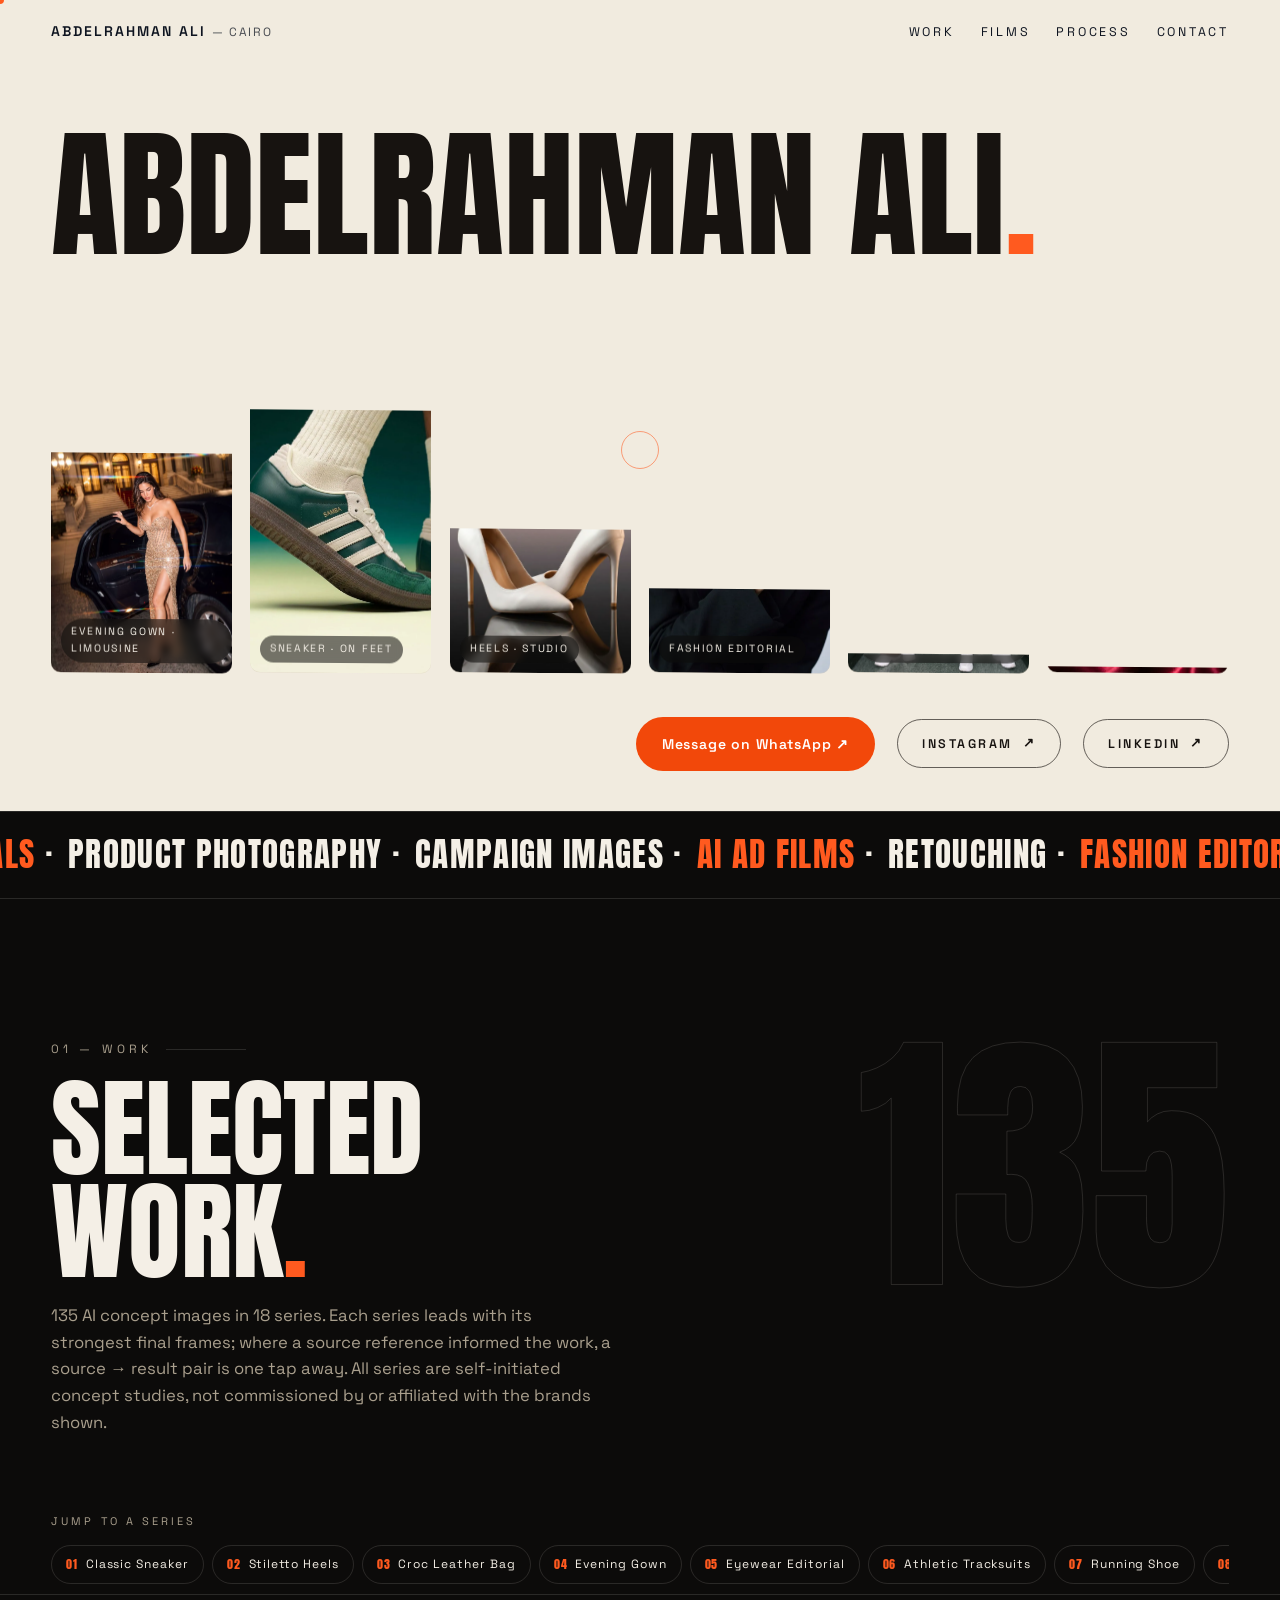
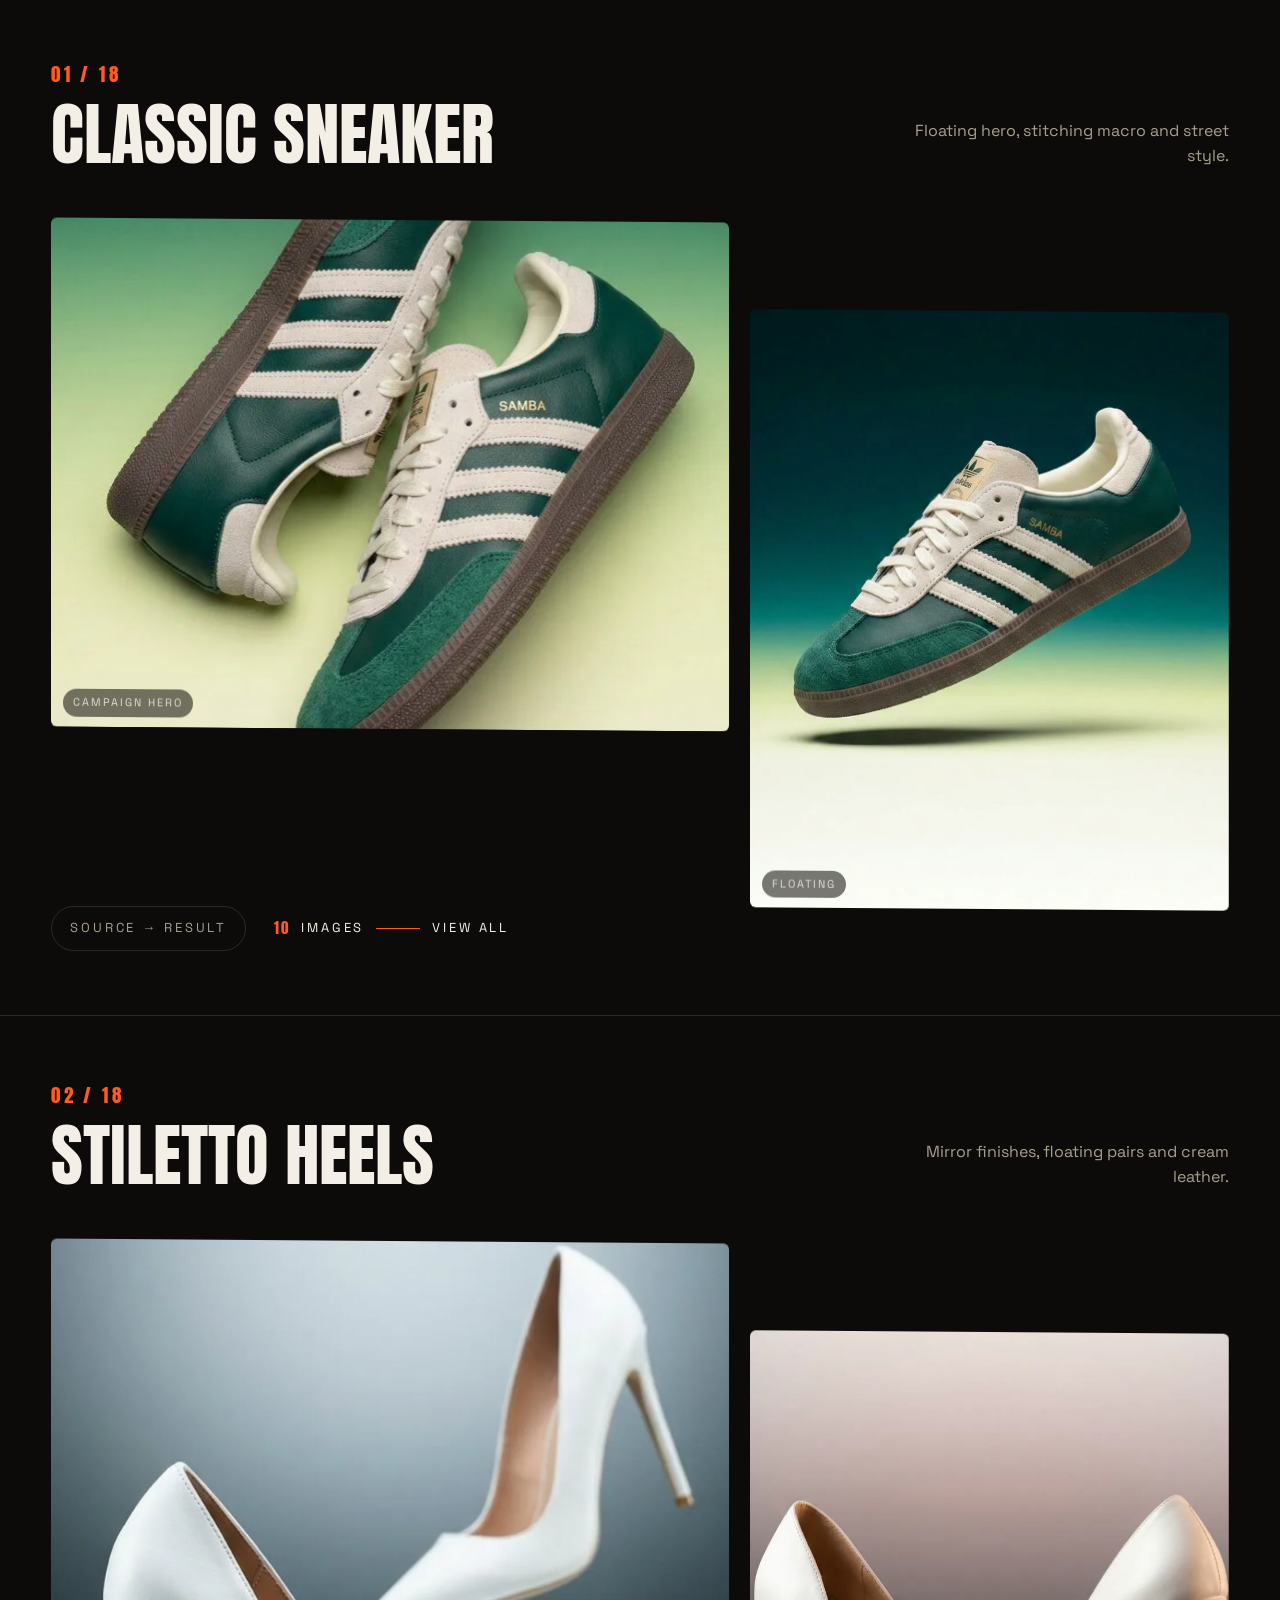
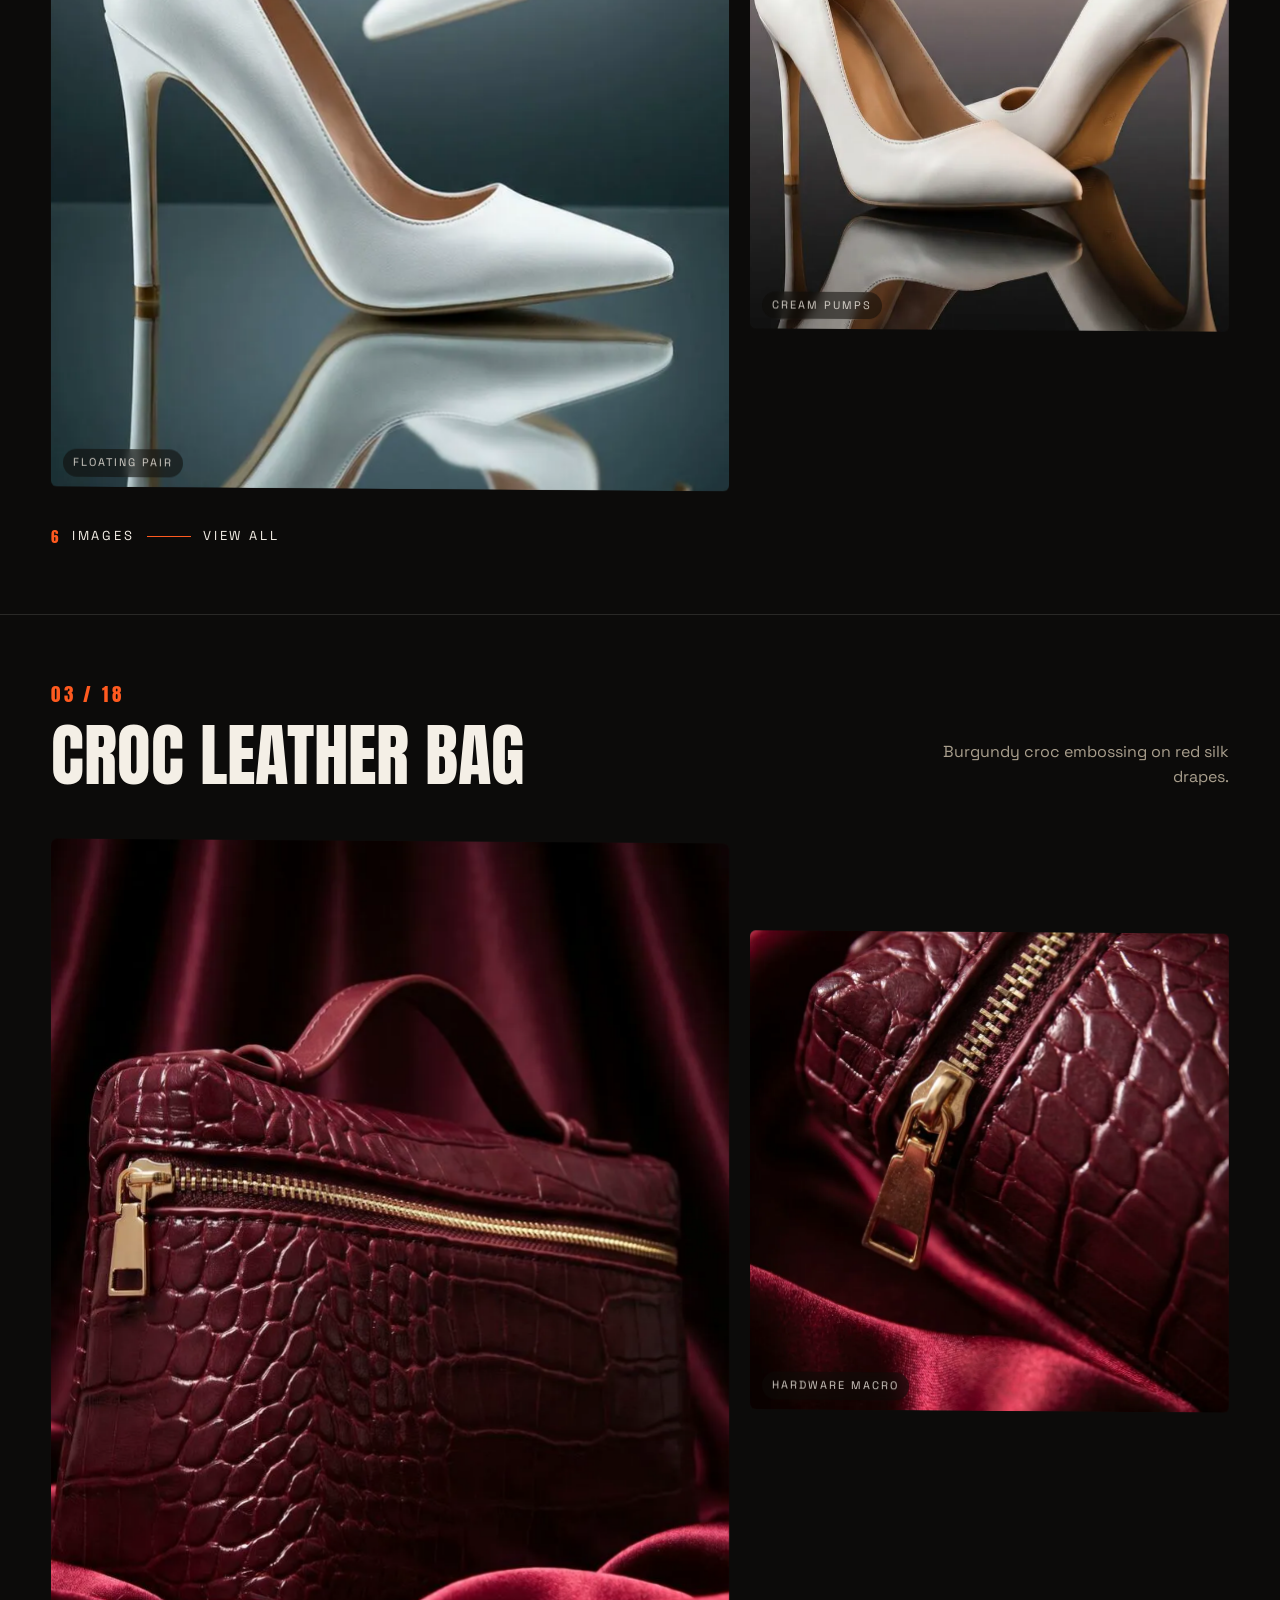
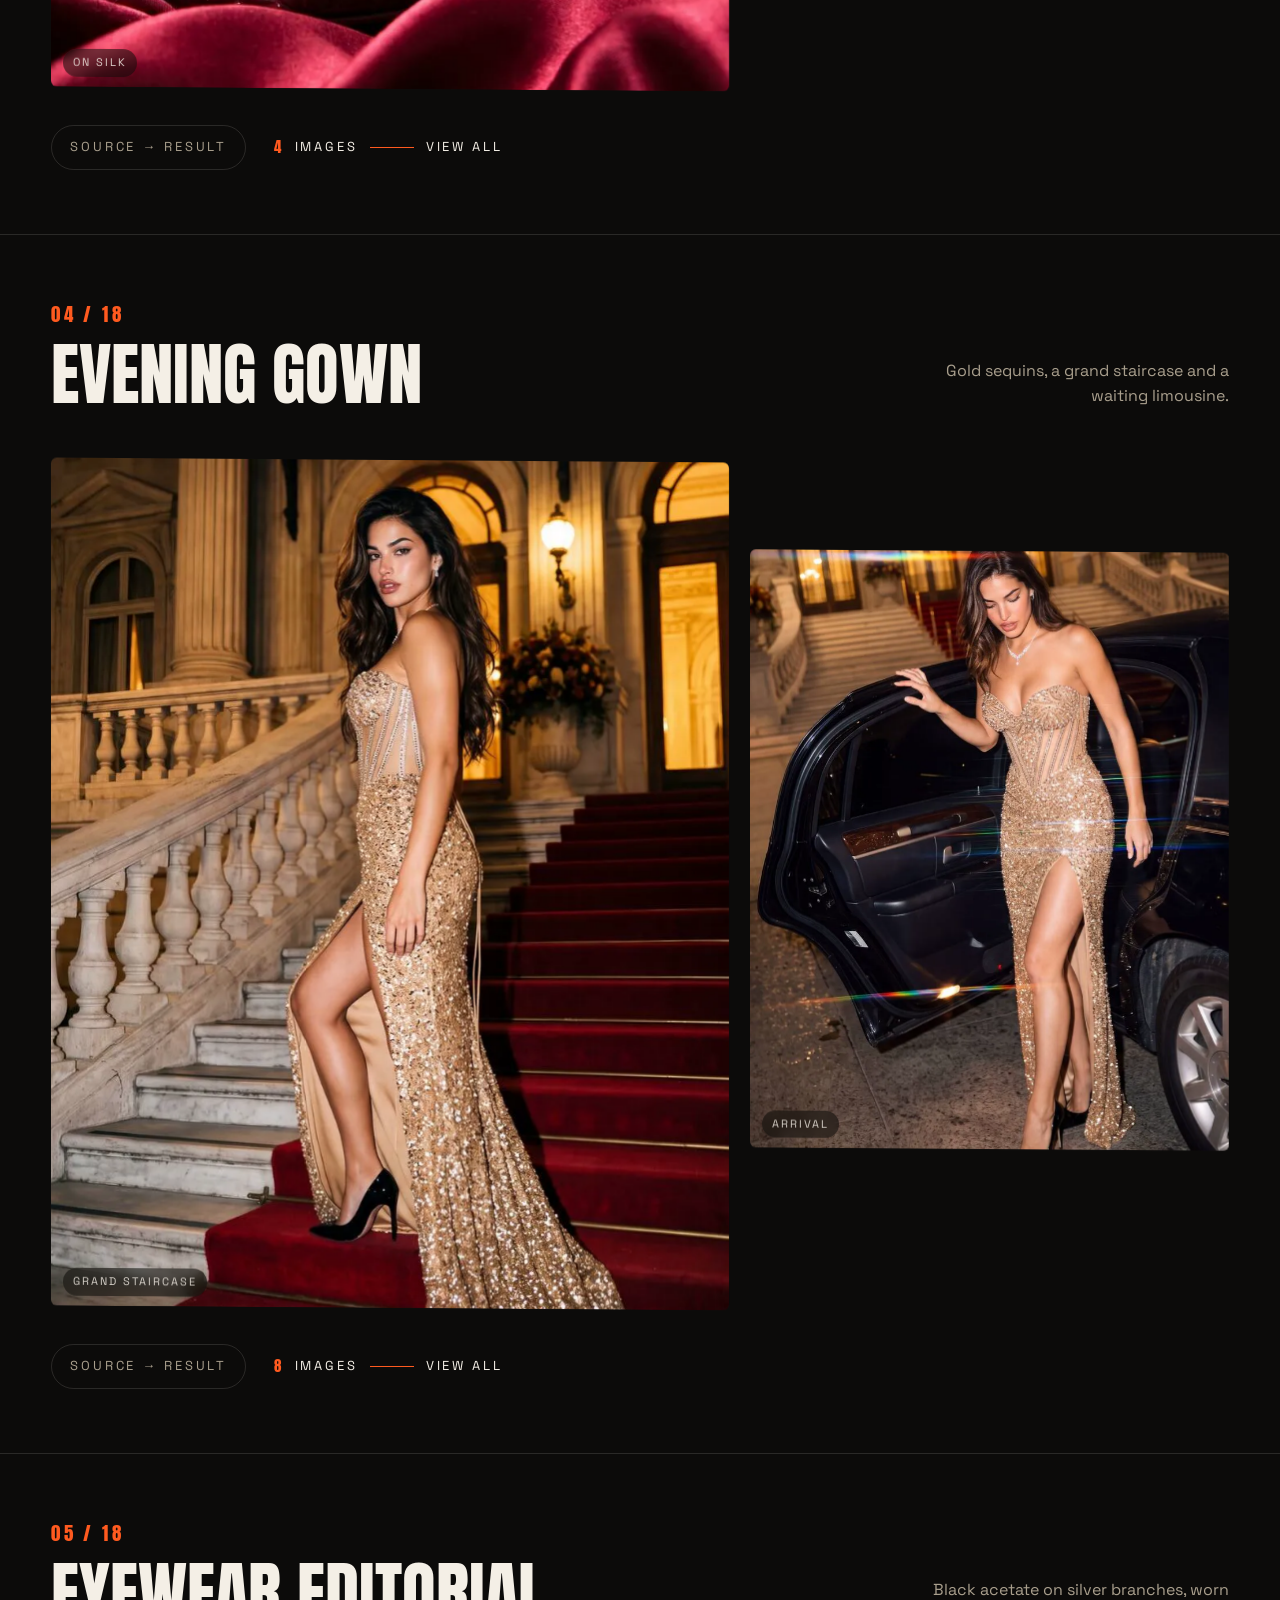
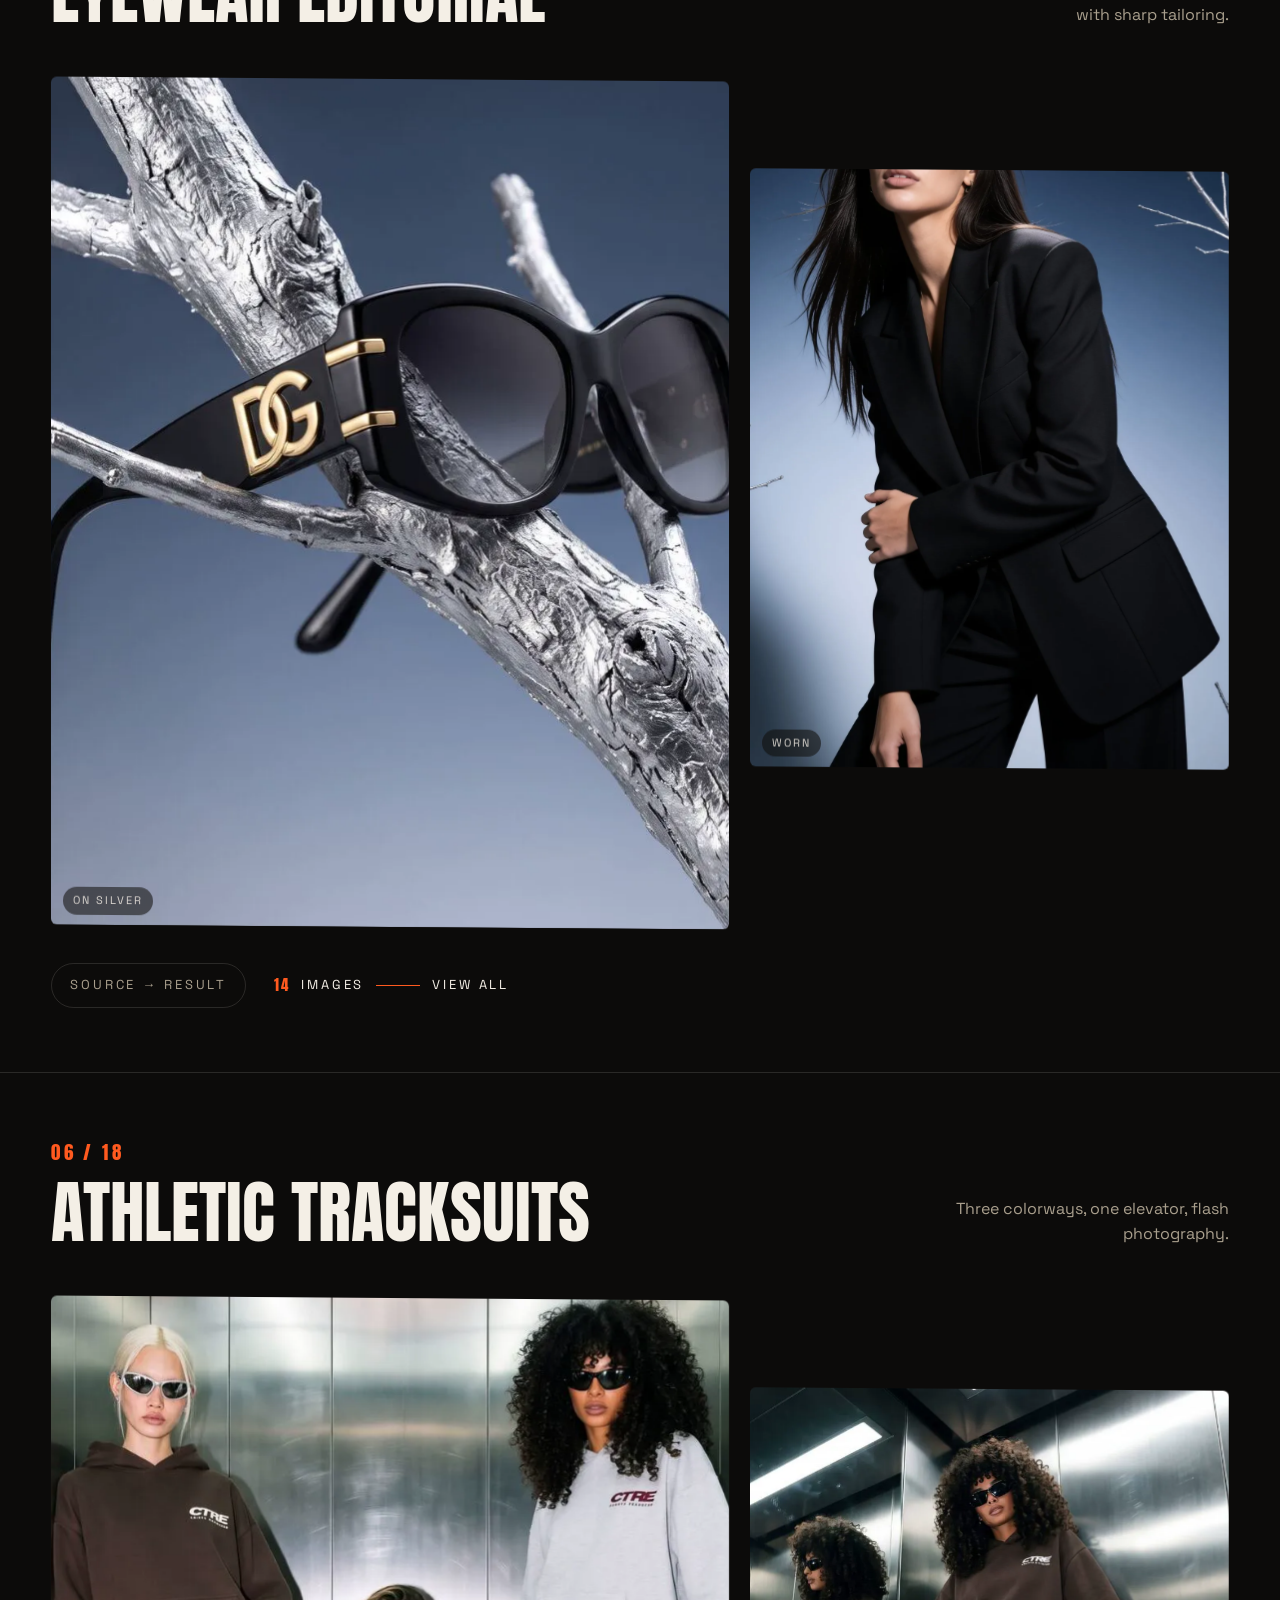
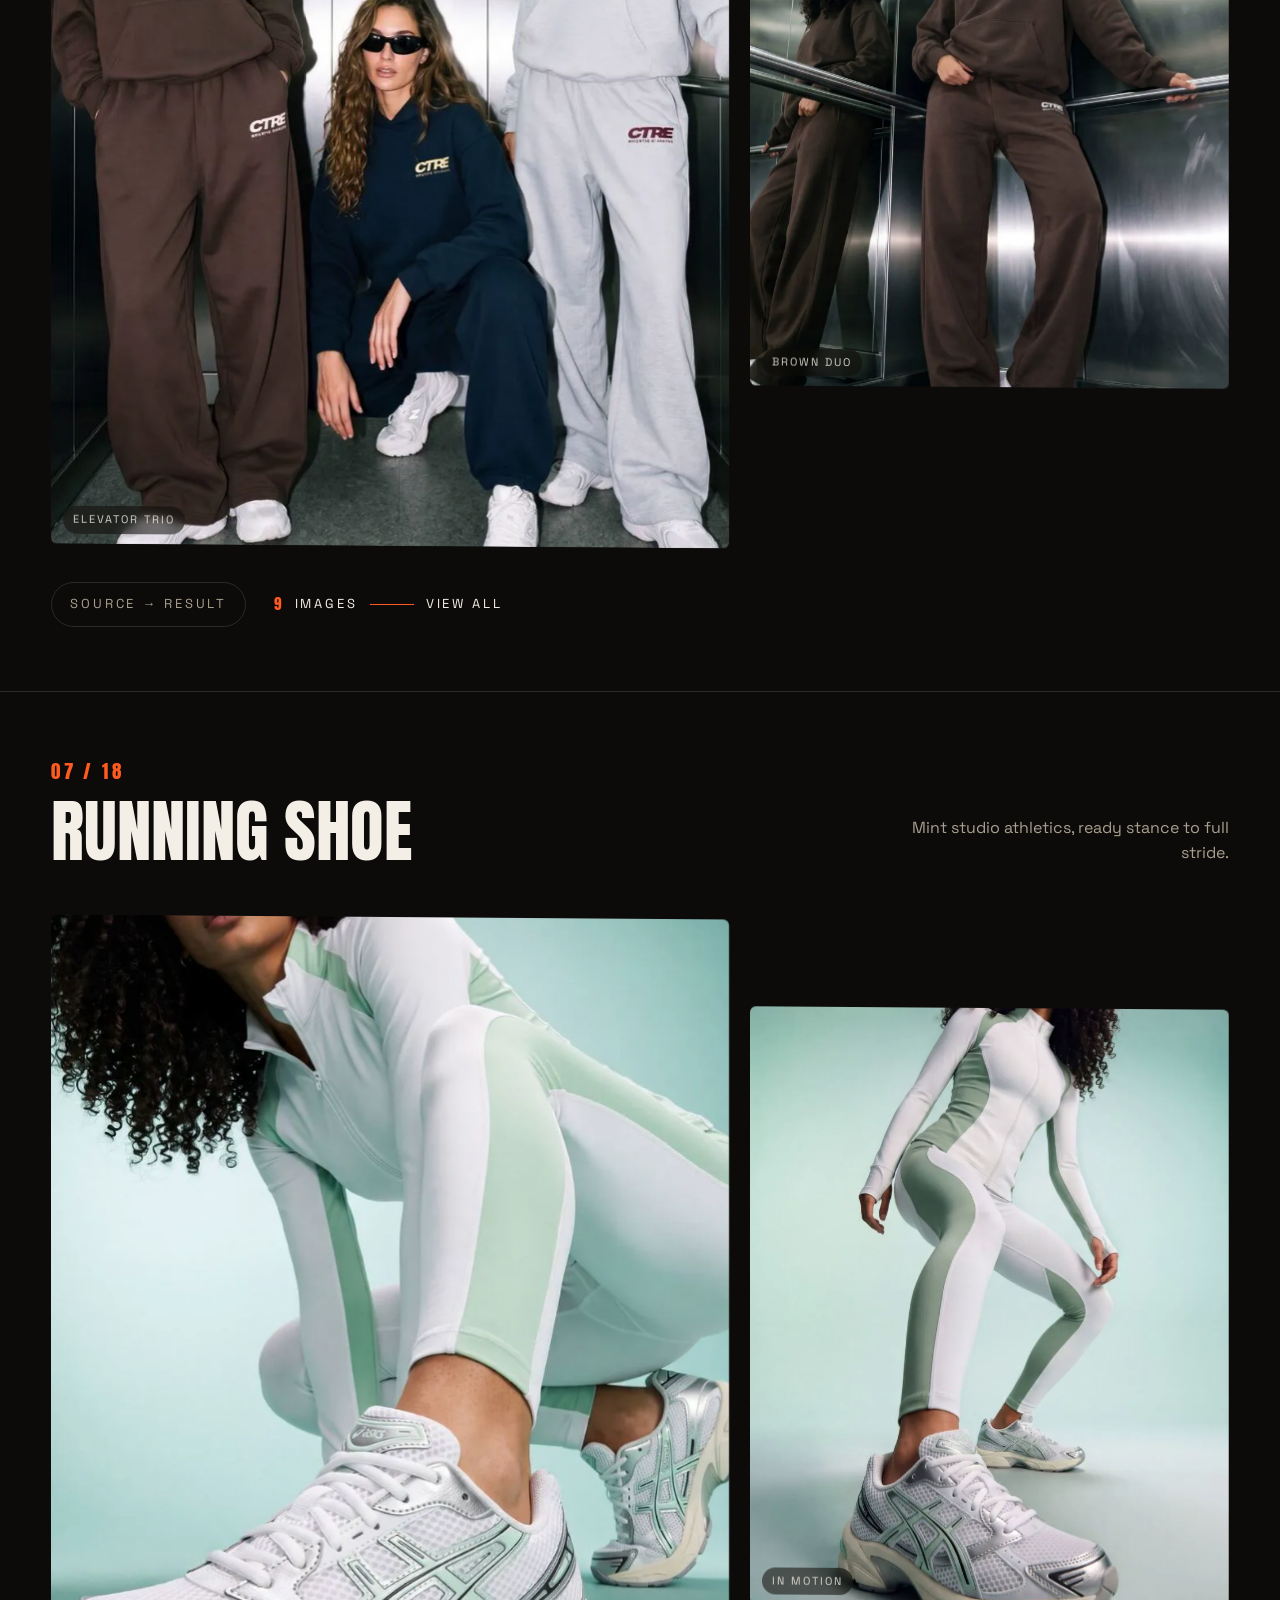
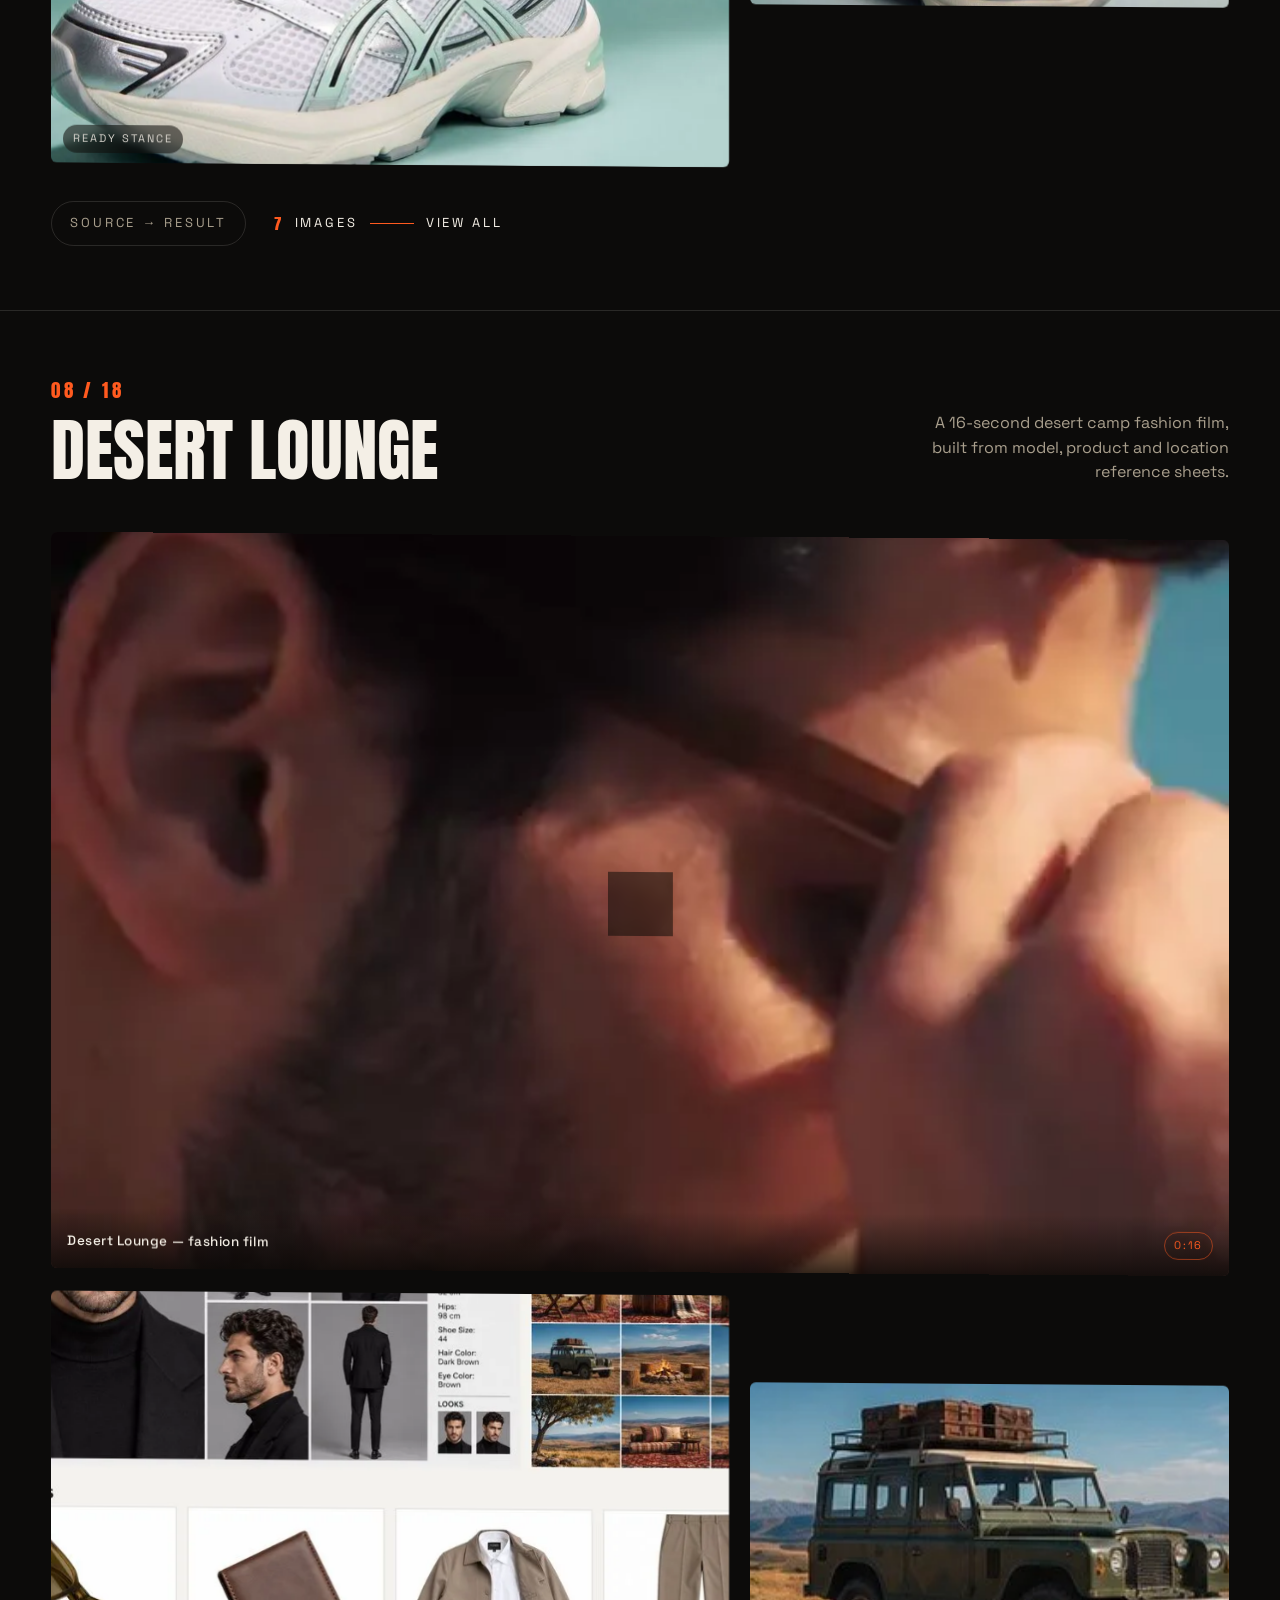
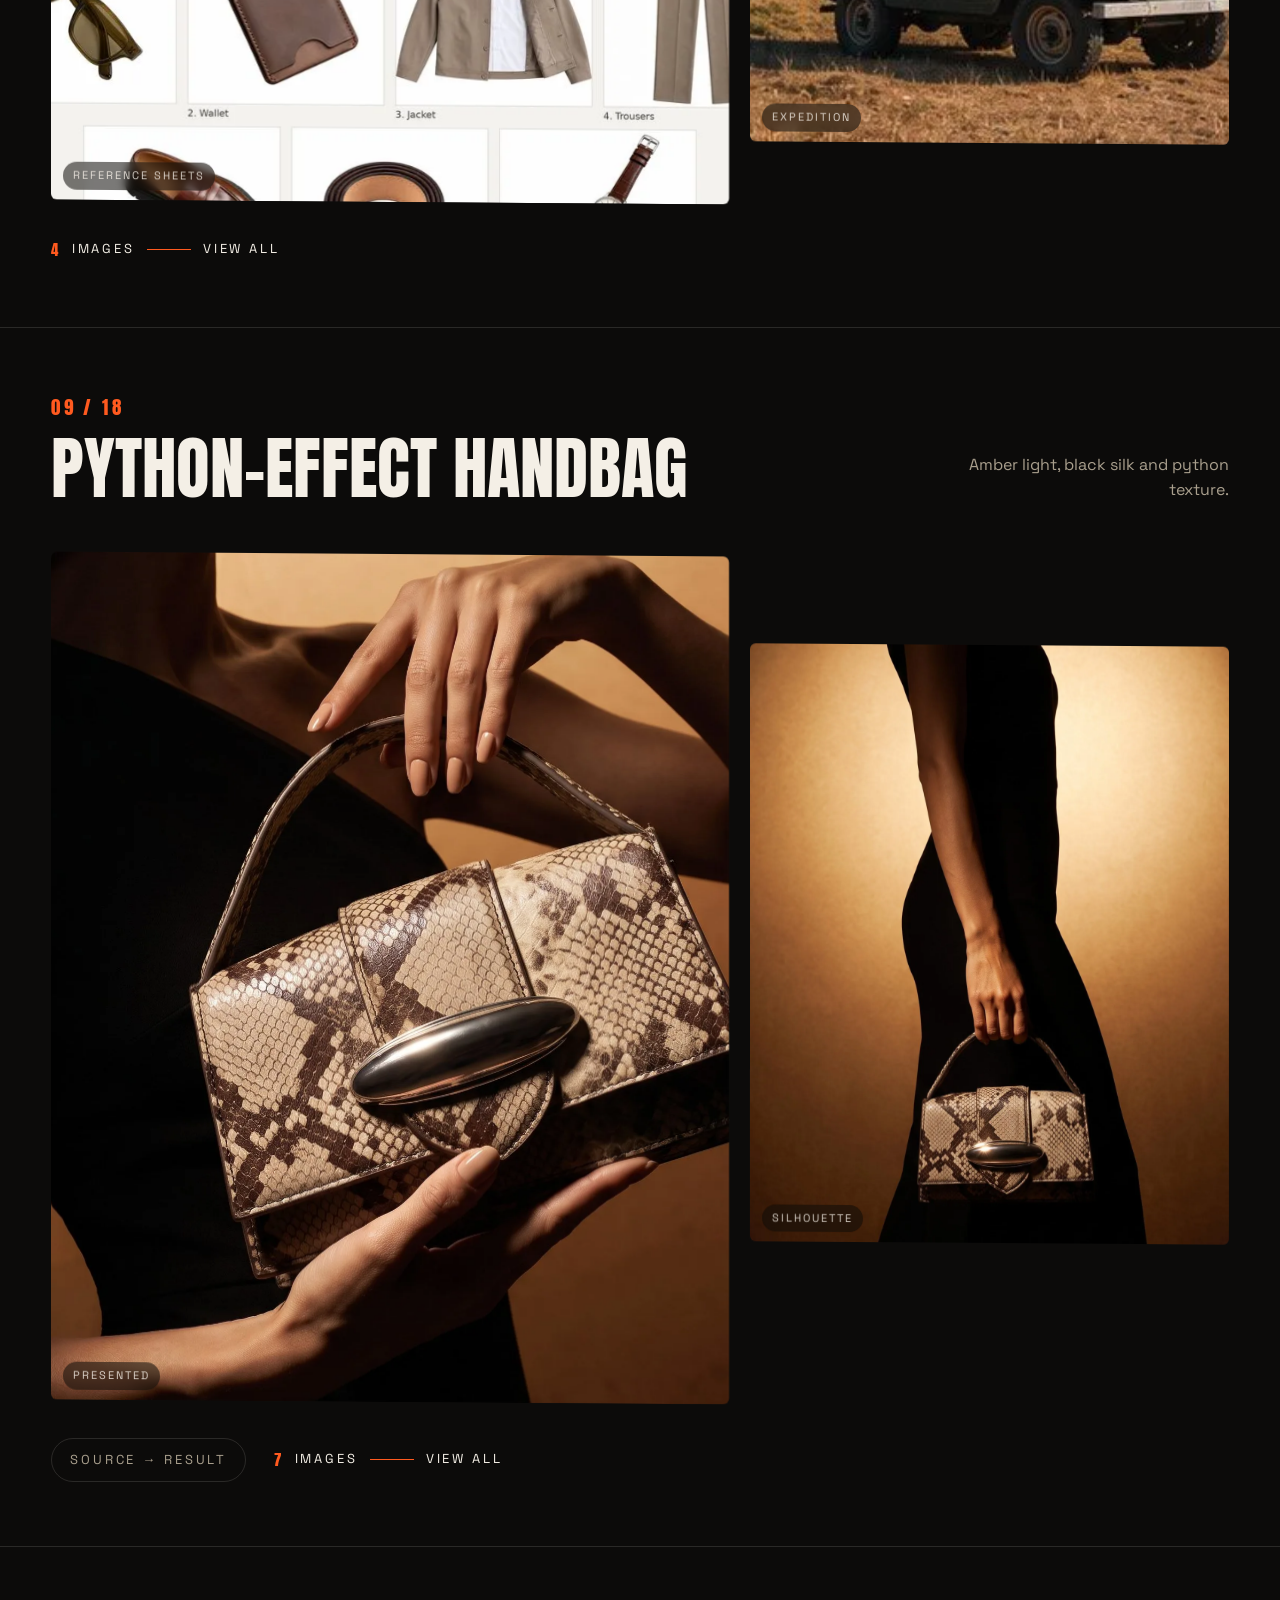
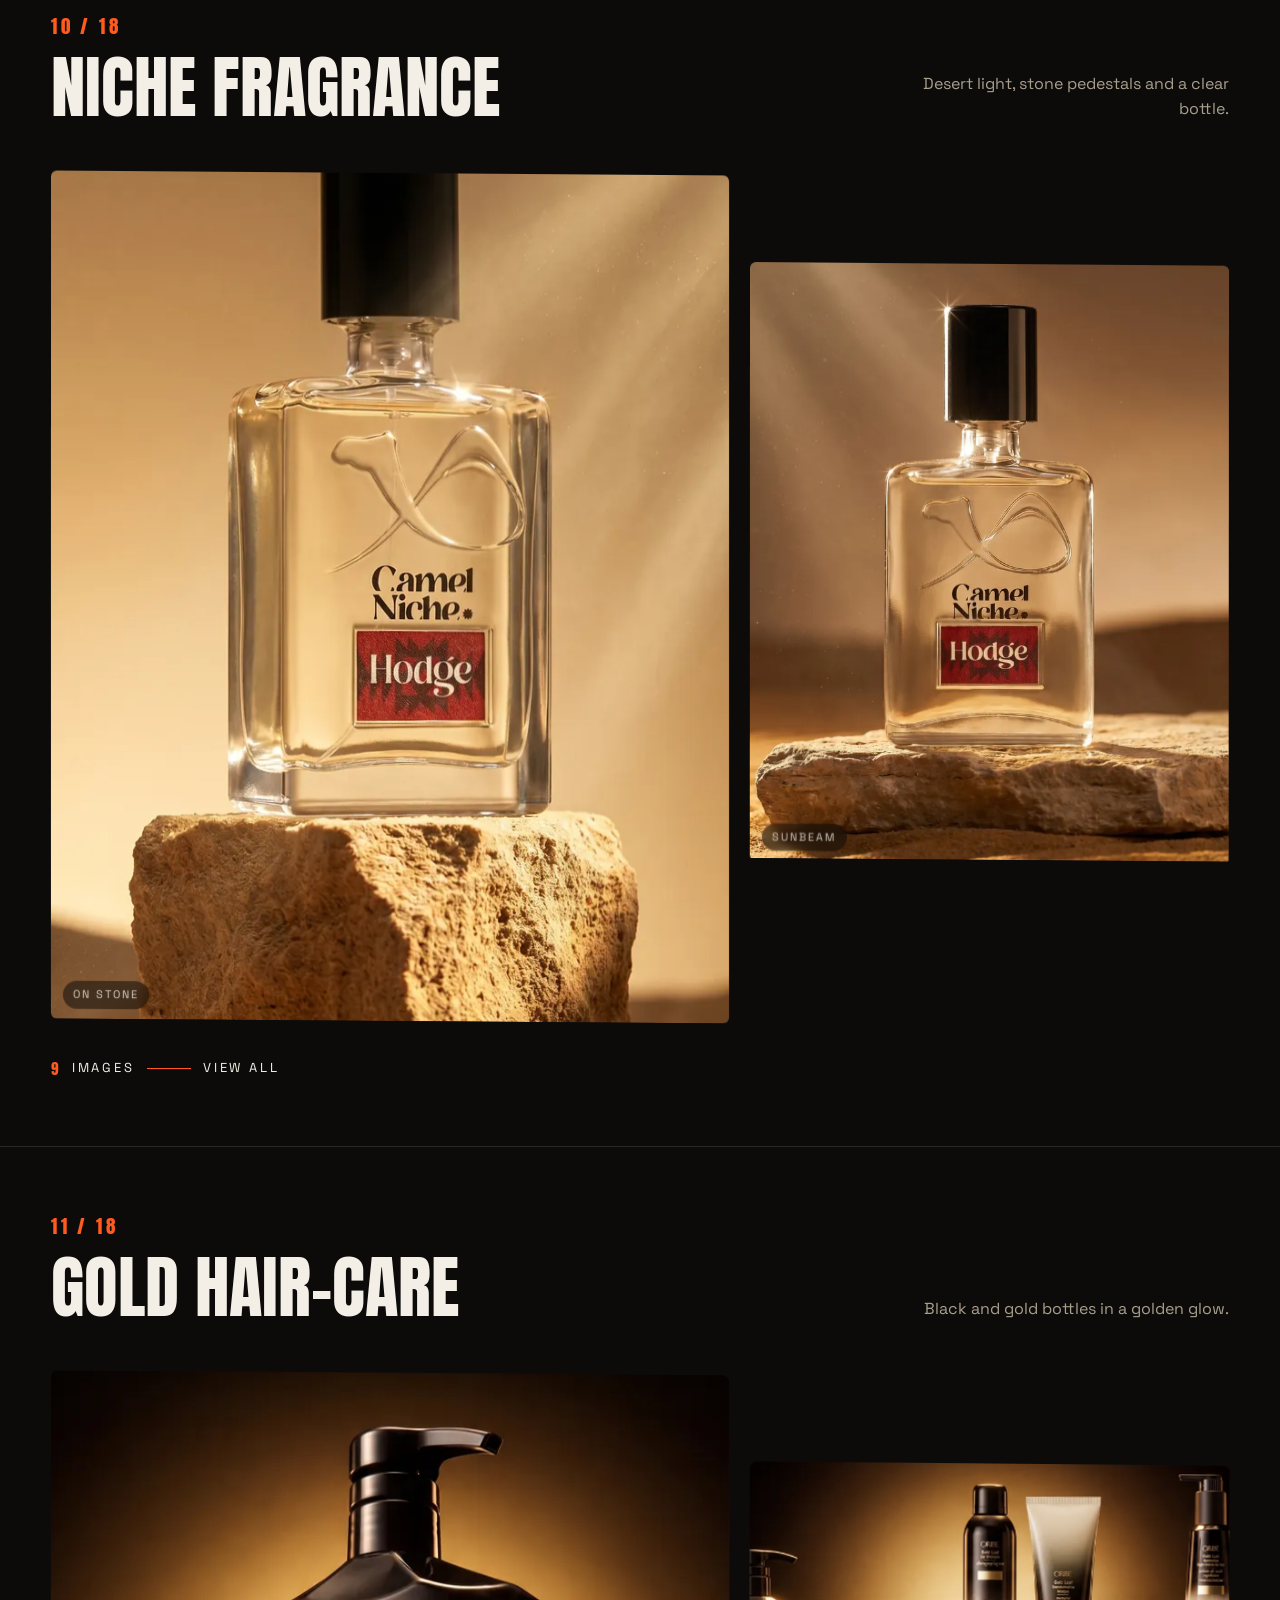
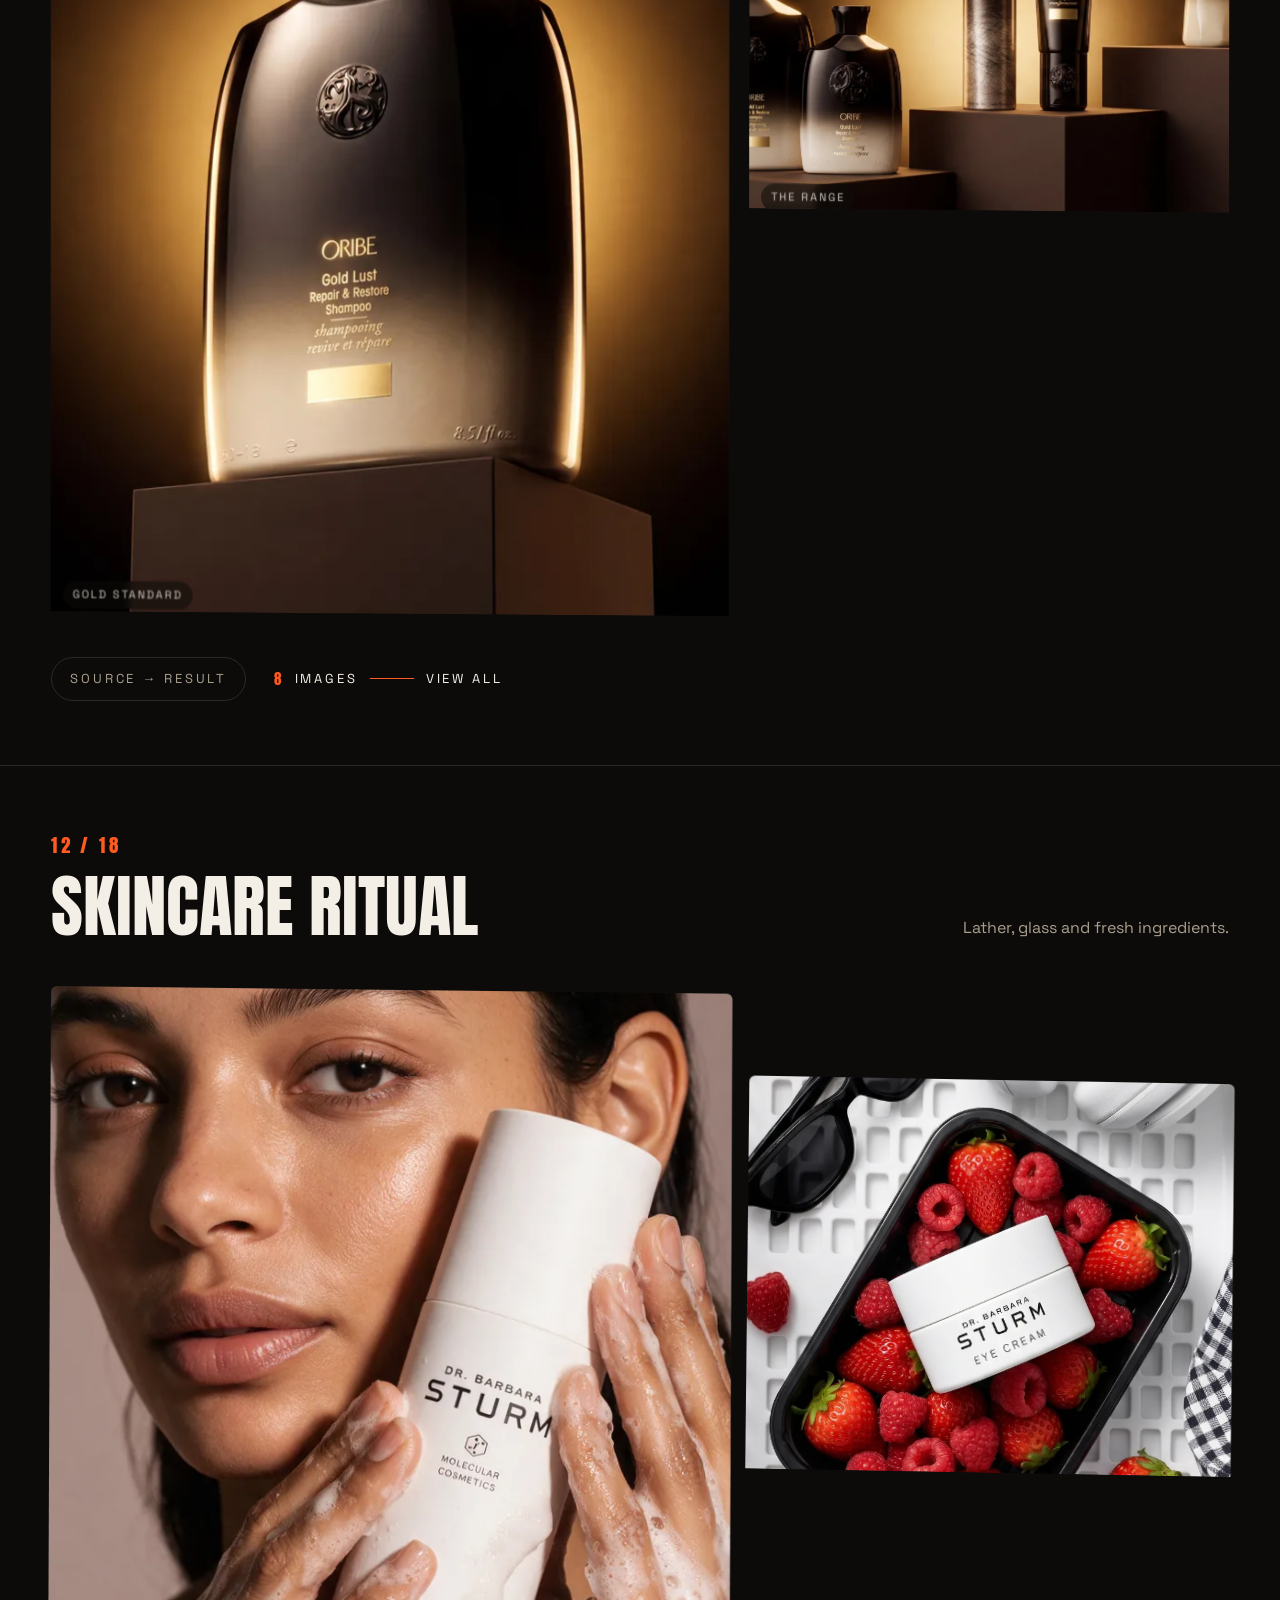
==== preview-v4/index.html @ f36b35d9 "Revise Desert Lounge content and add video elements Updated the description of the Desert Lounge ser" ====
<!doctype html>
<html lang="en">
<head>
<meta charset="utf-8">
<meta name="viewport" content="width=device-width,initial-scale=1">
<title>Abdelrahman Ali | AI Product &amp; Fashion Photography</title>
<meta name="description" content="AI product and fashion photography, ad films and retouching by Abdelrahman Ali.">
<link rel="canonical" href="https://abdelrahman592.github.io/">
<link rel="icon" href="favicon.svg" type="image/svg+xml">
<meta property="og:type" content="website">
<meta property="og:url" content="https://abdelrahman592.github.io/">
<meta property="og:title" content="Abdelrahman Ali | AI Product &amp; Fashion Photography">
<meta property="og:description" content="AI product campaigns, fashion editorials and short ad films created from your product photos. Based in Cairo, working worldwide.">
<meta property="og:image" content="https://abdelrahman592.github.io/photos/gown-limo.webp">
<meta name="twitter:card" content="summary_large_image">
<meta name="twitter:title" content="Abdelrahman Ali | AI Product &amp; Fashion Photography">
<meta name="twitter:description" content="AI product campaigns, fashion editorials and short ad films created from your product photos. Based in Cairo, working worldwide.">
<meta name="twitter:image" content="https://abdelrahman592.github.io/photos/gown-limo.webp">
<link href="fonts/fonts.css" rel="stylesheet">
<style>
:root{
  --bg:#0c0b0a; --bg2:#161311; --ink:#f4efe6; --mut:#a99f8d; --acc:#ff5a1f;
  --paper:#f1ebdf; --inkd:#171310; --mutd:#6e6659; --lined:rgba(23,19,16,.16);
  --line:rgba(244,239,230,.13); --pad:clamp(20px,4vw,64px);
  --anton:'Anton',sans-serif; --grot:'Space Grotesk',sans-serif;
}
*{margin:0;padding:0;box-sizing:border-box}
html{scrollbar-width:thin;scrollbar-color:var(--acc) var(--bg)}
html.lenis,html.lenis body{height:auto}
.lenis.lenis-smooth{scroll-behavior:auto!important}
body{background:var(--bg);color:var(--ink);font-family:var(--grot);font-size:16px;line-height:1.6;overflow-x:hidden}
::selection{background:var(--acc);color:#160b04}
img{display:block;max-width:100%}
a{color:inherit;text-decoration:none}
button{font:inherit;color:inherit;background:none;border:0;cursor:pointer}
.gold{color:var(--acc)}
.wrap{padding-left:var(--pad);padding-right:var(--pad)}

/* ---------- loader ---------- */
#loader{position:fixed;inset:0;z-index:200;background:#0a0806;display:flex;align-items:center;justify-content:center;flex-direction:column;gap:18px}
#loader .mono{font-family:var(--anton);font-size:clamp(90px,18vw,220px);line-height:1;color:var(--ink)}
#loader .mono span{color:var(--acc)}
#loader .count{position:absolute;right:var(--pad);bottom:calc(var(--pad) - 8px);font-family:var(--anton);font-size:clamp(40px,7vw,90px);color:rgba(244,239,230,.28)}
#loader .tag{font-size:12px;letter-spacing:.35em;text-transform:uppercase;color:var(--mut)}
#loader{animation:loaderhide .6s ease 4s forwards}
@keyframes loaderhide{to{opacity:0;visibility:hidden}}

/* ---------- cursor ---------- */
.cursor,.cursor2{position:fixed;top:0;left:0;pointer-events:none;z-index:180;border-radius:50%;display:none}
@media(hover:hover) and (pointer:fine){.cursor{display:block}.cursor2{display:flex}}
.cursor{width:8px;height:8px;background:var(--acc);transform:translate(-50%,-50%)}
.cursor2{width:38px;height:38px;border:1px solid rgba(255,90,31,.55);transform:translate(-50%,-50%);transition:width .25s,height .25s,background .25s;align-items:center;justify-content:center}
.cursor2 .cl{font:600 9px/1 var(--grot);letter-spacing:.18em;text-transform:uppercase;color:#171310;opacity:0;transition:opacity .2s}
.cursor2.view{width:78px;height:78px;background:var(--acc);border-color:var(--acc)}
.cursor2.view .cl{opacity:1}
.cursor2.big{width:74px;height:74px;background:rgba(255,90,31,.12)}

/* ---------- nav ---------- */
.nav{position:fixed;top:0;left:0;right:0;z-index:100;display:flex;justify-content:space-between;align-items:center;padding:18px var(--pad);mix-blend-mode:difference;color:#fff;transition:background .35s,padding .35s,border-color .35s;border-bottom:1px solid transparent}
.nav.scrolled{mix-blend-mode:normal;background:rgba(10,8,6,.86);backdrop-filter:blur(12px);-webkit-backdrop-filter:blur(12px);border-bottom-color:var(--line);padding-top:13px;padding-bottom:13px;color:var(--ink)}
.nav .brand{font-family:var(--grot);font-weight:600;font-size:14px;letter-spacing:.14em;text-transform:uppercase}
.nav .brand em{font-style:normal;font-weight:400;letter-spacing:.14em;font-size:12px;opacity:.75}
.nav ul{display:flex;gap:26px;list-style:none}
.nav ul a{font-size:12.5px;letter-spacing:.22em;text-transform:uppercase;position:relative;padding:4px 0}
.nav ul a::after{content:"";position:absolute;left:0;bottom:0;height:1px;width:100%;background:#fff;transform:scaleX(0);transform-origin:right;transition:transform .35s cubic-bezier(.65,0,.35,1)}
.nav ul a:hover::after{transform:scaleX(1);transform-origin:left}
@media(max-width:640px){.nav{padding:14px var(--pad)}.nav ul{gap:14px}.nav ul a{font-size:11px;letter-spacing:.16em}.nav .brand{font-size:12px;white-space:nowrap}.nav .brand em{display:none}.nav ul li:nth-child(3){display:none}}

/* ---------- hero ---------- */
.hero{position:relative;background:var(--paper);color:var(--inkd);padding-top:clamp(84px,10vh,110px);overflow:hidden}
.hero-kick{display:flex;justify-content:space-between;gap:14px;flex-wrap:wrap;padding:0 var(--pad);font-size:12px;letter-spacing:.28em;text-transform:uppercase;color:var(--mutd)}
.hero-kick b{color:var(--acc);font-weight:600}
.hero-title{padding:clamp(14px,2.4vh,26px) var(--pad) 0}
.hero h1{font-family:var(--anton);font-weight:400;font-size:clamp(40px,10.9vw,190px);line-height:.92;text-transform:uppercase;white-space:nowrap}
.hero h1 .row{display:block;overflow:hidden}
.hero h1 .row>span{display:inline-block}
.hero h1 .dot{color:var(--acc)}
.hero-strip{display:flex;align-items:flex-end;gap:clamp(10px,1.4vw,20px);padding:clamp(24px,4vh,42px) var(--pad) 0}
.hcard{position:relative;flex:1 1 0;min-width:0;border-radius:10px;overflow:hidden;background:#ddd2c0;transition:flex-grow .95s cubic-bezier(.22,1,.36,1)}
.hcard img{position:absolute;inset:0;width:100%;height:100%;object-fit:cover}
.hcard:hover{flex-grow:2.15}
.hcard figcaption{position:absolute;left:10px;bottom:10px;font-size:10.5px;letter-spacing:.16em;text-transform:uppercase;background:rgba(12,11,10,.55);color:#f4efe6;padding:5px 10px;border-radius:100px;backdrop-filter:blur(4px)}
.hcard:nth-child(1){height:clamp(170px,26vh,300px)}
.hcard:nth-child(2){height:clamp(215px,36vh,400px)}
.hcard:nth-child(3){height:clamp(185px,30vh,340px)}
.hcard:nth-child(4){height:clamp(240px,42vh,460px)}
.hcard:nth-child(5){height:clamp(175px,27vh,310px)}
.hcard:nth-child(6){height:clamp(210px,34vh,380px)}
.hero-low{display:flex;justify-content:space-between;align-items:flex-end;gap:28px;flex-wrap:wrap;padding:clamp(26px,4.5vh,44px) var(--pad) clamp(26px,4.5vh,44px)}
.hero-sub{max-width:470px;color:var(--mutd);font-size:clamp(15px,1.4vw,18px)}
.hero-sub b{color:var(--inkd);font-weight:600}
.btn-solid{display:inline-flex;align-items:center;gap:10px;background:#f2480a;color:#fff;font-weight:700;font-size:14px;letter-spacing:.06em;padding:16px 26px;border-radius:100px;transition:transform .3s,background .3s}
.btn-solid:hover{background:#ff5a1f}
.btn-ghost{display:inline-flex;align-items:center;gap:10px;font-size:12.5px;font-weight:600;letter-spacing:.2em;text-transform:uppercase;border:1.5px solid rgba(23,19,16,.65);border-radius:999px;padding:13px 24px;transition:background .35s,color .35s,border-color .35s}
.btn-ghost::after{content:'\2197';font-size:13px;transition:transform .35s}
.btn-ghost:hover{background:var(--inkd);border-color:var(--inkd);color:var(--paper)}
.btn-ghost:hover::after{transform:translate(2px,-3px)}
.hero-cta{display:flex;align-items:center;gap:22px;flex-wrap:wrap}
.hero .btn-ghost{color:var(--inkd)}
@media(max-width:900px){
.hero-strip{overflow-x:auto;scrollbar-width:none;padding-bottom:6px}
.hero-strip::-webkit-scrollbar{display:none}
.hcard{flex:0 0 auto;width:58vw}
.hcard:hover{flex-grow:1}
.hcard:nth-child(1),.hcard:nth-child(3),.hcard:nth-child(5){height:210px}
.hcard:nth-child(2),.hcard:nth-child(4),.hcard:nth-child(6){height:260px}
.hero-kick span:last-child{display:none}
}

/* ---------- marquee ---------- */
.marquee{overflow:hidden;border-top:1px solid var(--line);border-bottom:1px solid var(--line);padding:16px 0;background:var(--bg)}
.marquee .track{display:flex;width:max-content;animation:mq 26s linear infinite}
.marquee span{font-family:var(--anton);font-size:clamp(20px,2.6vw,34px);text-transform:uppercase;letter-spacing:.04em;white-space:nowrap;padding-right:14px;color:var(--ink)}
.marquee span em{font-style:normal;color:var(--acc)}
@keyframes mq{to{transform:translateX(-50%)}}
.marquee.rev .track{animation-direction:reverse}

/* ---------- section heads ---------- */
.sec{padding:clamp(80px,11vw,150px) 0 0}
.sec-head{position:relative;padding:0 var(--pad);margin-bottom:clamp(44px,6vw,84px)}
.sec-label{display:flex;align-items:center;gap:14px;font-size:12px;letter-spacing:.34em;text-transform:uppercase;color:var(--mut);margin-bottom:18px}
.sec-label::after{content:"";height:1px;width:80px;background:var(--line)}
.sec-title{font-family:var(--anton);font-weight:400;font-size:clamp(46px,8.4vw,124px);line-height:.96;text-transform:uppercase}
.sec-title .row{display:block;overflow:hidden}.sec-title .row>span{display:inline-block}
.sec-note{max-width:560px;color:var(--mut);margin-top:20px;font-size:clamp(14px,1.3vw,17px)}
.ghost{position:absolute;top:-.35em;right:var(--pad);font-family:var(--anton);font-size:clamp(120px,22vw,320px);line-height:1;color:transparent;-webkit-text-stroke:1px rgba(244,239,230,.13);pointer-events:none;user-select:none}

/* ---------- series ---------- */
.series{position:relative;padding:clamp(38px,5vw,72px) var(--pad);border-top:1px solid var(--line);scroll-margin-top:70px}
.series-top{display:flex;align-items:flex-end;justify-content:space-between;gap:24px;margin-bottom:clamp(30px,4vw,54px);flex-wrap:wrap}
.series-id{font-family:var(--anton);font-size:clamp(15px,1.5vw,19px);color:var(--acc);letter-spacing:.18em;margin-bottom:12px}
.series-title{font-family:var(--anton);font-weight:400;font-size:clamp(34px,5.4vw,84px);line-height:.98;text-transform:uppercase}
.series-tag{font-size:clamp(14px,1.25vw,17px);color:var(--mut);max-width:320px;text-align:right;line-height:1.55}
@media(max-width:760px){.series-tag{text-align:left}}

.shot-x{display:none!important}
.sindex{margin:clamp(28px,4vw,48px) var(--pad) 0;position:relative}
.sindex-label{display:block;font-size:11px;letter-spacing:.28em;text-transform:uppercase;color:var(--mut,#8f887c);margin-bottom:14px}
.sindex-row{display:flex;gap:8px;overflow-x:auto;padding-bottom:10px;scrollbar-width:none;-webkit-overflow-scrolling:touch}
.sindex-row::-webkit-scrollbar{display:none}
.sindex-row a{flex:0 0 auto;display:inline-flex;align-items:center;gap:8px;padding:9px 14px;border:1px solid var(--line);border-radius:999px;font-size:12px;letter-spacing:.08em;color:var(--ink);text-decoration:none;white-space:nowrap;transition:border-color .35s,color .35s}
.sindex-row a b{font-family:var(--anton);font-weight:400;font-size:12px;color:var(--acc);letter-spacing:.06em}
.sindex-row a:hover{border-color:var(--acc)}
.sgrid{display:grid;grid-template-columns:repeat(12,1fr);gap:clamp(12px,1.6vw,24px)}
.shot{position:relative;overflow:hidden;border-radius:6px;background:var(--bg2)}
.shot img{width:100%;height:100%;object-fit:cover;transform:scale(1.12)}
.shot .cap{position:absolute;left:12px;bottom:10px;font-size:11px;letter-spacing:.18em;text-transform:uppercase;color:rgba(244,239,230,.85);background:rgba(13,11,9,.55);backdrop-filter:blur(4px);padding:5px 10px;border-radius:100px}
.a-43{aspect-ratio:4/5}.a-11{aspect-ratio:1/1}.a-169{aspect-ratio:4/3}
.sp3{grid-column:span 3}.sp4{grid-column:span 4}.sp5{grid-column:span 5}.sp6{grid-column:span 6}.sp7{grid-column:span 7}.sp8{grid-column:span 8}
.push1{margin-top:clamp(24px,4vw,72px)}.push2{margin-top:clamp(48px,8vw,140px)}
@media(max-width:760px){.sp3,.sp4,.sp5{grid-column:span 6}.sp6,.sp7,.sp8{grid-column:span 12}.push2{margin-top:0}}
@media(max-width:520px){.sp3,.sp4,.sp5{grid-column:span 12}}

/* reference -> result duo: two independent panels, no overlay */
.duo{grid-column:span 12;display:grid;grid-template-columns:5fr 58px 7fr;align-items:center;margin:14px 0 0}
.duo-panel{position:relative;border-radius:6px;overflow:hidden;background:#16120e;height:clamp(300px,54vh,600px)}
.duo-panel img{width:100%;height:100%;object-fit:contain;padding:clamp(12px,2vw,26px)}
.duo-wipe{position:absolute;inset:0}
.duo-wipe img{position:absolute;inset:0}
.duo-edge{position:absolute;top:0;bottom:0;left:0;width:2px;background:var(--acc);box-shadow:0 0 24px rgba(255,90,31,.9);opacity:0;pointer-events:none;z-index:2}
.duo-link{position:relative;height:1px;background:linear-gradient(90deg,rgba(255,90,31,0),var(--acc),rgba(255,90,31,0));transform-origin:left center}
.duo-link b{position:absolute;left:50%;top:50%;transform:translate(-50%,-50%);width:34px;height:34px;border-radius:50%;border:1px solid rgba(255,90,31,.55);background:#0d0b09;color:var(--acc);display:flex;align-items:center;justify-content:center;font-size:15px;font-weight:400}
.duo-tag{position:absolute;top:14px;left:14px;font-size:11px;letter-spacing:.2em;text-transform:uppercase;padding:6px 12px;border-radius:100px;background:rgba(13,11,9,.6);backdrop-filter:blur(4px);z-index:2}
.duo-tag.gold{background:var(--acc);color:#160b04;font-weight:600}
.duo-cap{grid-column:1/-1;display:flex;justify-content:space-between;gap:18px;margin-top:10px;font-size:12.5px;color:var(--mut);letter-spacing:.04em}
.duo-cap span:last-child{text-align:right}
.duo.slim{grid-template-columns:1fr 44px 1fr;max-width:820px;margin:clamp(20px,3vw,40px) auto 0}
.duo.slim .duo-panel{height:auto;aspect-ratio:4/3}
.duo.slim .duo-link{height:44px;width:44px;margin:0 auto;background:none}
@media(max-width:760px){.series{padding:30px var(--pad)}.series-top{margin-bottom:18px;gap:10px}.series-id{margin-bottom:8px}.series-title{font-size:clamp(28px,8.6vw,42px)}.series-tag{font-size:13px;max-width:none}
.sgrid{gap:10px}
.sgrid .shot{grid-column:span 6}
.sgrid .shot.push1{margin-top:0}
.sgrid .shot.a-43,.sgrid .shot.a-11,.sgrid .shot.a-169{aspect-ratio:4/5}
.shot img{transform:none}
.shot .cap{font-size:9px;left:8px;bottom:8px;padding:4px 8px;letter-spacing:.12em}
.viewall{margin-top:16px}
.duo{grid-template-columns:1fr 30px 1fr;max-width:none;margin-top:10px;gap:0}.duo-panel{height:auto;aspect-ratio:3/4}.duo-panel img{padding:8px}.duo-link{height:30px;width:30px;margin:0;background:none}.duo-cap{font-size:10px;gap:8px}}
.viewall{display:inline-flex;align-items:center;gap:12px;margin-top:clamp(22px,3vw,36px);font-size:13px;letter-spacing:.22em;text-transform:uppercase;color:var(--ink)}
.viewall b{font-family:var(--anton);font-weight:400;color:var(--acc);font-size:15px;letter-spacing:.1em}
.viewall i{display:block;width:44px;height:1px;background:var(--acc);transition:width .35s}
.viewall:hover i{width:72px}


.duo-wrap{grid-column:span 12}
.duo-wrap[hidden]{display:none}
.sactions{display:flex;align-items:center;gap:28px;flex-wrap:wrap}
.srcbtn{display:inline-flex;align-items:center;gap:10px;margin-top:clamp(22px,3vw,36px);font-size:13px;letter-spacing:.22em;text-transform:uppercase;color:var(--mut);border:1px solid var(--line);border-radius:999px;padding:11px 18px;transition:color .3s,border-color .3s}
.srcbtn:hover{color:var(--ink);border-color:var(--acc)}
.srcbtn[aria-expanded="true"]{color:var(--acc);border-color:var(--acc)}
@media(max-width:760px){.srcbtn{margin-top:16px;font-size:12px;padding:9px 14px}.sactions{gap:20px}}
/* ---------- films ---------- */
.films-grid{display:grid;grid-template-columns:repeat(12,1fr);gap:clamp(12px,1.6vw,24px);padding:0 var(--pad)}
.vcard{position:relative;overflow:hidden;border-radius:6px;background:var(--bg2);cursor:pointer;grid-column:span 4;aspect-ratio:9/12}
.vcard.feat{grid-column:span 8;aspect-ratio:16/10}
@media(max-width:760px){.vcard,.vcard.feat{grid-column:span 12;aspect-ratio:16/10}}
.vcard video,.vcard img.poster{position:absolute;inset:0;width:100%;height:100%;object-fit:cover}
.vcard video{opacity:0;transition:opacity .45s}
.vcard.playing video{opacity:1}
.vcard .vmeta{position:absolute;left:0;right:0;bottom:0;padding:16px;display:flex;justify-content:space-between;align-items:flex-end;background:linear-gradient(transparent,rgba(10,8,6,.8));z-index:2}
.vcard .vname{font-size:13.5px;font-weight:500;letter-spacing:.04em}
.vcard .vdur{font-size:11px;letter-spacing:.14em;color:var(--acc);border:1px solid rgba(255,90,31,.5);padding:4px 9px;border-radius:100px}
.vcard .playic{position:absolute;top:50%;left:50%;transform:translate(-50%,-50%);width:64px;height:64px;border-radius:50%;background:rgba(13,11,9,.55);backdrop-filter:blur(4px);display:flex;align-items:center;justify-content:center;z-index:2;transition:transform .3s,opacity .3s}
.vcard:hover .playic{transform:translate(-50%,-50%) scale(1.12)}
.vcard.playing .playic{opacity:0}
.playic svg{width:20px;height:20px;fill:var(--ink);margin-left:3px}

/* film reference strip */
.refstrip-head{padding:clamp(34px,4vw,54px) var(--pad) 16px;display:flex;align-items:center;gap:14px;font-size:12px;letter-spacing:.3em;text-transform:uppercase;color:var(--mut)}
.refstrip-head::after{content:"";height:1px;flex:1;background:var(--line)}
.refstrip{display:flex;gap:clamp(14px,1.8vw,26px);overflow-x:auto;padding:4px var(--pad) 26px;scrollbar-width:thin}
.refpair{flex:0 0 auto;display:flex;flex-direction:column;gap:8px;width:240px}
.refpair .pair{display:flex;align-items:center;gap:10px}
.refimg{width:100px;height:136px;object-fit:contain;background:#16120e;border:1px solid var(--line);border-radius:4px;padding:5px}
.pair .arr{color:var(--acc);font-size:17px}
.filmthumb{position:relative;width:100px;height:136px;border-radius:4px;overflow:hidden;cursor:pointer;background:var(--bg2);text-align:left}
.filmthumb img{width:100%;height:100%;object-fit:cover}
.filmthumb .miniplay{position:absolute;inset:0;display:flex;align-items:center;justify-content:center;background:rgba(10,8,6,.3);transition:background .3s}
.filmthumb:hover .miniplay{background:rgba(10,8,6,.1)}
.miniplay svg{width:18px;height:18px;fill:var(--ink)}
.refcap{font-size:11.5px;color:var(--mut);line-height:1.45}

/* ---------- statement band ---------- */
.band{background:var(--acc);color:#160b04;padding:clamp(80px,11vw,150px) var(--pad)}
.band-kick{font-size:12px;letter-spacing:.34em;text-transform:uppercase;font-weight:600;margin-bottom:22px}
.band-title{font-family:var(--anton);font-weight:400;font-size:clamp(52px,10vw,150px);line-height:.94;text-transform:uppercase}
.band-title .row{display:block;overflow:hidden}.band-title .row>span{display:inline-block}
.band-note{margin-top:28px;max-width:540px;font-size:clamp(14px,1.3vw,17px);color:rgba(22,11,4,.78)}

/* ---------- paper section ---------- */
.on-paper{background:var(--paper);color:var(--inkd);padding-bottom:clamp(80px,10vw,140px)}
.on-paper .sec-label,.on-paper .sec-note,.on-paper .step p,.on-paper .fineprint p{color:var(--mutd)}
.on-paper .sec-label::after{background:var(--lined)}
.on-paper .ghost{-webkit-text-stroke:1px rgba(255,90,31,.4)}
.on-paper .step{border-top-color:var(--lined)}
.on-paper .step:last-child{border-bottom-color:var(--lined)}
.on-paper .fineprint h4{color:var(--acc)}

/* ---------- process ---------- */
.steps{padding:0 var(--pad)}
.step{display:grid;grid-template-columns:110px 1fr 1.2fr;gap:clamp(16px,3vw,48px);align-items:baseline;padding:clamp(26px,3.4vw,44px) 0;border-top:1px solid var(--line)}
.step:last-child{border-bottom:1px solid var(--line)}
.step .n{font-family:var(--anton);font-size:clamp(30px,4vw,54px);color:transparent;-webkit-text-stroke:1px rgba(255,90,31,.8)}
.step h3{font-family:var(--anton);font-weight:400;font-size:clamp(22px,2.8vw,38px);text-transform:uppercase;letter-spacing:.02em}
.step p{color:var(--mut);font-size:clamp(14px,1.2vw,16px)}
@media(max-width:760px){.step{grid-template-columns:64px 1fr}.step p{grid-column:2}}
.fineprint{display:grid;grid-template-columns:1fr 1fr;gap:clamp(20px,4vw,60px);padding:clamp(40px,5vw,64px) var(--pad) 0}
.fineprint h4{font-size:12px;letter-spacing:.3em;text-transform:uppercase;color:var(--acc);margin-bottom:10px}
.fineprint p{color:var(--mut);font-size:14px}
@media(max-width:760px){.fineprint{grid-template-columns:1fr}}

/* ---------- contact ---------- */
.contact{padding:clamp(90px,12vw,170px) var(--pad) clamp(60px,8vw,100px);text-align:center}
.contact .c-kick{font-size:12px;letter-spacing:.34em;text-transform:uppercase;color:var(--mut);margin-bottom:24px}
.contact h2{font-family:var(--anton);font-weight:400;font-size:clamp(44px,9vw,140px);line-height:.96;text-transform:uppercase}
.contact h2 .acc{color:var(--acc)}
.contact p{max-width:480px;margin:26px auto 0;color:var(--mut)}
.contact .c-actions{display:flex;justify-content:center;align-items:center;gap:20px;margin-top:40px;flex-wrap:wrap}
.contact .c-links{display:flex;flex-direction:column;margin:56px auto 0;max-width:880px}
.chan{position:relative;display:flex;align-items:center;gap:22px;padding:24px 28px;border-top:1px solid var(--line);overflow:hidden;isolation:isolate}
.chan:last-child{border-bottom:1px solid var(--line)}
.chan::after{content:'';position:absolute;inset:0;background:var(--acc);transform:scaleX(0);transform-origin:left;transition:transform .5s cubic-bezier(.76,0,.24,1);z-index:-1}
.chan:hover::after{transform:scaleX(1)}
.chan .badge{width:46px;height:46px;flex:0 0 auto;border:1px solid var(--line);border-radius:50%;display:flex;align-items:center;justify-content:center;font-family:var(--anton);font-size:13px;letter-spacing:.08em;color:var(--acc);transition:border-color .4s,color .4s}
.chan:hover .badge{border-color:var(--inkd);color:var(--inkd)}
.chan .who{flex:1 1 auto;text-align:left;min-width:0}
.chan .who b{display:block;font-family:var(--anton);font-weight:400;font-size:clamp(19px,2.4vw,27px);letter-spacing:.04em;text-transform:uppercase;color:var(--ink);transition:color .4s}
.chan .who span{display:block;margin-top:3px;font-size:12px;letter-spacing:.14em;color:var(--mut);transition:color .4s;white-space:nowrap;overflow:hidden;text-overflow:ellipsis}
.chan:hover .who b{color:var(--inkd)}
.chan:hover .who span{color:rgba(23,19,16,.62)}
.chan .go{font-size:24px;line-height:1;color:var(--acc);transition:transform .45s cubic-bezier(.76,0,.24,1),color .4s}
.chan:hover .go{transform:translate(6px,-6px);color:var(--inkd)}
@media(max-width:640px){
.chan{gap:14px;padding:18px 16px}
.chan .badge{width:38px;height:38px;font-size:11px}
.chan .go{font-size:19px}
}
footer{border-top:1px solid var(--line);padding:22px var(--pad);display:flex;justify-content:space-between;gap:14px;flex-wrap:wrap;font-size:12px;letter-spacing:.16em;text-transform:uppercase;color:var(--mut)}

/* ---------- lightbox ---------- */
.lb{position:fixed;inset:0;z-index:150;background:rgba(8,6,4,.94);display:none;align-items:center;justify-content:center;flex-direction:column}
.lb.open{display:flex}
.lb .stage{max-width:min(1100px,92vw);max-height:78vh;display:flex;align-items:center;justify-content:center}
.lb img{max-width:100%;max-height:78vh;object-fit:contain;border-radius:4px}
.lb video{max-width:min(1100px,92vw);max-height:78vh;border-radius:4px}
.lb .bar{display:flex;align-items:center;gap:20px;margin-top:18px}
.lb .bar button{font-size:12px;letter-spacing:.2em;text-transform:uppercase;border:1px solid var(--line);padding:10px 18px;border-radius:100px;transition:border-color .3s,color .3s}
.lb .bar button:hover{border-color:var(--acc);color:var(--acc)}
.lb .lbcount{font-size:12px;letter-spacing:.2em;color:var(--mut)}
.lb .close{position:absolute;top:20px;right:var(--pad);font-size:12px;letter-spacing:.24em;text-transform:uppercase;color:var(--mut)}
.lb .close:hover{color:var(--acc)}

.hero h1 .ch{display:inline-block;transform-origin:0 100%}
@media(hover:hover) and (pointer:fine){
.hcard img{transition:transform 1.2s cubic-bezier(.22,1,.36,1)}
.hcard:hover img{transform:scale(1.12)}
.hcard figcaption{transition:transform .6s cubic-bezier(.22,1,.36,1),opacity .6s cubic-bezier(.22,1,.36,1)}
.hcard:hover figcaption{transform:translateY(-4px)}
.shot,.vcard{transition:box-shadow .8s cubic-bezier(.22,1,.36,1)}
.shot:hover,.vcard:hover{box-shadow:0 32px 64px -20px rgba(0,0,0,.6)}
.shot::after,.vcard::after{content:'';position:absolute;inset:0;background:radial-gradient(430px circle at var(--mx,50%) var(--my,50%),rgba(255,255,255,.13),transparent 62%);opacity:0;transition:opacity .55s cubic-bezier(.22,1,.36,1);pointer-events:none;z-index:1}
.shot:hover::after,.vcard:hover::after{opacity:1}
.shot .cap{z-index:2}
.vcard img.poster,.vcard video{transition:transform 1.1s cubic-bezier(.22,1,.36,1),opacity .45s}
.vcard:hover img.poster,.vcard:hover video{transform:scale(1.07)}
.vcard .vmeta{transition:transform .55s cubic-bezier(.22,1,.36,1)}
.vcard:hover .vmeta{transform:translateY(-6px)}
.vcard .playic{transition:transform .55s cubic-bezier(.22,1,.36,1),opacity .4s}
}
/* reveal defaults (JS enhances) */
.reveal{will-change:transform}
@media(prefers-reduced-motion:reduce){
  .marquee .track{animation:none}
  .scroll-hint i{animation:none}
}
</style>
</head>
<body>

<div id="loader" aria-hidden="true">
  <div class="mono">A<span>.</span></div>
  <div class="tag">AI Product &amp; Fashion Photography</div>
  <div class="count" id="loadCount">00</div>
</div>

<div class="cursor" id="cur1"></div>
<div class="cursor2" id="cur2"></div>

<header class="nav">
  <a class="brand" href="#top">Abdelrahman Ali <em>&mdash; Cairo</em></a>
  <ul>
    <li><a href="#work">Work</a></li>
    <li><a href="#films">Films</a></li>
    <li><a href="#process">Process</a></li>
    <li><a href="#contact">Contact</a></li>
  </ul>
</header>

<main id="top">

<!-- HERO -->
<section class="hero">
  <p class="hero-kick" data-fade><span><b>Abdelrahman Ali</b> &middot; AI product &amp; fashion studio</span><span>Based in Cairo &middot; Working worldwide</span></p>
  <div class="hero-title">
    <h1 id="heroTitle"><span class="row"><span>Abdelrahman Ali<span class="dot">.</span></span></span></h1>
  </div>
  <div class="hero-strip" id="heroStrip">
    <figure class="hcard"><img decoding="async" fetchpriority="high" src="photos/gown-limo.webp" alt="Model in an evening gown beside a limousine at night"><figcaption>Evening gown &middot; Limousine</figcaption></figure>
    <figure class="hcard"><img decoding="async" fetchpriority="high" src="photos/samba-onfeet.webp" alt="Green and cream sneakers worn on feet, street style"><figcaption>Sneaker &middot; On feet</figcaption></figure>
    <figure class="hcard"><img decoding="async" src="photos/heels-hero.webp" alt="Heeled shoes in a dramatic studio setup"><figcaption>Heels &middot; Studio</figcaption></figure>
    <figure class="hcard"><img decoding="async" src="photos/dg-portrait.webp" alt="Fashion editorial portrait"><figcaption>Fashion editorial</figcaption></figure>
    <figure class="hcard"><img decoding="async" src="photos/ctre-group.webp" alt="Three models wearing tracksuits in three colorways"><figcaption>Tracksuits &middot; 3 colorways</figcaption></figure>
    <figure class="hcard"><img decoding="async" src="photos/croc-dramatic.webp" alt="Crocodile-texture handbag in dramatic light"><figcaption>Handbag &middot; Croc texture</figcaption></figure>
  </div>
  <div class="hero-low">
    <p class="hero-sub" data-fade><b>Finished by hand.</b> Campaign images and short ad films from a simple photo of your product.</p>
    <div class="hero-cta" data-fade>
      <a class="btn-solid magnet" href="https://wa.me/201556528559?text=Hi%20Abdelrahman%2C%20I%27m%20interested%20in%20product%20campaign%20images.">Message on WhatsApp &#8599;</a>
      <a class="btn-ghost" href="https://www.instagram.com/abdelra7man_alii" rel="noopener">Instagram</a>
      <a class="btn-ghost" href="https://www.linkedin.com/in/abdelrahman-visuals" rel="noopener">LinkedIn</a>
    </div>
  </div>
</section>

<!-- MARQUEE -->
<div class="marquee" aria-hidden="true"><div class="track" id="mq1"></div></div>

<!-- WORK -->
<section class="sec" id="work">
  <div class="sec-head">
    <p class="sec-label">01 &mdash; Work</p>
    <h2 class="sec-title">
      <span class="row"><span>Selected</span></span>
      <span class="row"><span>Work<span class="gold">.</span></span></span>
    </h2>
    <p class="sec-note">135 AI concept images in 18 series. Each series leads with its strongest final frames; where a source reference informed the work, a source &#8594; result pair is one tap away. All series are self-initiated concept studies, not commissioned by or affiliated with the brands shown.</p>
    <span class="ghost" aria-hidden="true">135</span>
  </div>

  <nav class="sindex" aria-label="Jump to a series"><span class="sindex-label">Jump to a series</span><div class="sindex-row"><a href="#s1"><b>01</b> Classic Sneaker</a><a href="#s2"><b>02</b> Stiletto Heels</a><a href="#s3"><b>03</b> Croc Leather Bag</a><a href="#s4"><b>04</b> Evening Gown</a><a href="#s5"><b>05</b> Eyewear Editorial</a><a href="#s6"><b>06</b> Athletic Tracksuits</a><a href="#s7"><b>07</b> Running Shoe</a><a href="#s8"><b>08</b> Desert Lounge</a><a href="#s9"><b>09</b> Python-Effect Handbag</a><a href="#s11"><b>10</b> Niche Fragrance</a><a href="#s12"><b>11</b> Gold Hair-Care</a><a href="#s13"><b>12</b> Skincare Ritual</a><a href="#s14"><b>13</b> Burnt Orange Bag</a><a href="#s15"><b>14</b> Retro Red Runner</a><a href="#s16"><b>15</b> City Puffer</a><a href="#s17"><b>16</b> Denim Editorial</a><a href="#s18"><b>17</b> Monochrome Derby</a><a href="#s19"><b>18</b> Foam Runner</a></div></nav>

  <!-- 01 sneaker -->
    <article class="series" id="s1">
    <div class="series-top">
      <div><p class="series-id">01 / 18</p><h3 class="series-title">Classic Sneaker</h3></div>
      <p class="series-tag">Floating hero, stitching macro and street style.</p>
    </div>
    <div class="sgrid">
      <figure class="shot sp7 a-169 reveal"><img decoding="async" src="photos/samba-flat.webp" alt="Pair of green and cream classic sneakers floating at an angle in dramatic teal light"><figcaption class="cap">Campaign hero</figcaption></figure>
      <figure class="shot sp5 a-43 push1 reveal"><img decoding="async" src="photos/samba-float.webp" alt="Green and cream sneaker floating over a pale ground"><figcaption class="cap">Floating</figcaption></figure>
      <div class="duo-wrap" hidden><figure class="duo slim" data-duo>
        <div class="duo-panel duo-ref"><img decoding="async" src="sources/samba-ref.webp" alt="Source reference"><span class="duo-tag">Reference</span></div>
        <div class="duo-link" aria-hidden="true"><b>&#8594;</b></div>
        <div class="duo-panel duo-res"><div class="duo-wipe"><img decoding="async" src="photos/samba-side.webp" alt="Final campaign image"></div><div class="duo-edge"></div><span class="duo-tag gold">Result</span></div>
        <figcaption class="duo-cap"><span>Source reference</span><span>Final campaign image</span></figcaption>
      </figure></div>
    </div>
    <div class="sactions"><button class="srcbtn" type="button" aria-expanded="false">Source &#8594; Result</button><button class="viewall" data-series="0"><b>10</b> images <i></i> View all</button></div>
  </article>

  <article class="series" id="s2">
    <div class="series-top">
      <div><p class="series-id">02 / 18</p><h3 class="series-title">Stiletto Heels</h3></div>
      <p class="series-tag">Mirror finishes, floating pairs and cream leather.</p>
    </div>
    <div class="sgrid">
      <figure class="shot sp7 a-43 reveal"><img decoding="async" src="photos/heels-floatpair.webp" alt="White stiletto pumps floating over a dark mirrored surface"><figcaption class="cap">Floating pair</figcaption></figure>
      <figure class="shot sp5 a-43 push1 reveal"><img decoding="async" src="photos/heels-hero.webp" alt="Pair of cream stiletto pumps on a warm gradient"><figcaption class="cap">Cream pumps</figcaption></figure>
    </div>
    <button class="viewall" data-series="1"><b>6</b> images <i></i> View all</button>
  </article>

  <article class="series" id="s3">
    <div class="series-top">
      <div><p class="series-id">03 / 18</p><h3 class="series-title">Croc Leather Bag</h3></div>
      <p class="series-tag">Burgundy croc embossing on red silk drapes.</p>
    </div>
    <div class="sgrid">
      <figure class="shot sp7 a-43 reveal"><img decoding="async" src="photos/croc-dramatic.webp" alt="Burgundy croc-embossed leather bag on red silk drapes"><figcaption class="cap">On silk</figcaption></figure>
      <figure class="shot sp5 a-11 push1 reveal"><img decoding="async" src="photos/croc-macro.webp" alt="Macro of gold zipper on croc-embossed leather"><figcaption class="cap">Hardware macro</figcaption></figure>
      <div class="duo-wrap" hidden><figure class="duo slim" data-duo>
        <div class="duo-panel duo-ref"><img decoding="async" src="sources/croc-ref.webp" alt="Source reference"><span class="duo-tag">Reference</span></div>
        <div class="duo-link" aria-hidden="true"><b>&#8594;</b></div>
        <div class="duo-panel duo-res"><div class="duo-wipe"><img decoding="async" src="photos/croc-bag.webp" alt="Final campaign image"></div><div class="duo-edge"></div><span class="duo-tag gold">Result</span></div>
        <figcaption class="duo-cap"><span>Source reference</span><span>Final campaign image</span></figcaption>
      </figure></div>
    </div>
    <div class="sactions"><button class="srcbtn" type="button" aria-expanded="false">Source &#8594; Result</button><button class="viewall" data-series="2"><b>4</b> images <i></i> View all</button></div>
  </article>

  <article class="series" id="s4">
    <div class="series-top">
      <div><p class="series-id">04 / 18</p><h3 class="series-title">Evening Gown</h3></div>
      <p class="series-tag">Gold sequins, a grand staircase and a waiting limousine.</p>
    </div>
    <div class="sgrid">
      <figure class="shot sp7 a-43 reveal"><img decoding="async" src="photos/gown-stairs.webp" alt="Model in a gold sequin gown on a grand staircase"><figcaption class="cap">Grand staircase</figcaption></figure>
      <figure class="shot sp5 a-43 push1 reveal"><img decoding="async" src="photos/gown-limo.webp" alt="Model in a gold sequin gown stepping out of a limousine"><figcaption class="cap">Arrival</figcaption></figure>
      <div class="duo-wrap" hidden><figure class="duo slim" data-duo>
        <div class="duo-panel duo-ref"><img decoding="async" src="sources/gown-ref.webp" alt="Source reference"><span class="duo-tag">Reference</span></div>
        <div class="duo-link" aria-hidden="true"><b>&#8594;</b></div>
        <div class="duo-panel duo-res"><div class="duo-wipe"><img decoding="async" src="photos/gown-stairsback.webp" alt="Final campaign image"></div><div class="duo-edge"></div><span class="duo-tag gold">Result</span></div>
        <figcaption class="duo-cap"><span>Source reference</span><span>Final campaign image</span></figcaption>
      </figure></div>
    </div>
    <div class="sactions"><button class="srcbtn" type="button" aria-expanded="false">Source &#8594; Result</button><button class="viewall" data-series="3"><b>8</b> images <i></i> View all</button></div>
  </article>

  <article class="series" id="s5">
    <div class="series-top">
      <div><p class="series-id">05 / 18</p><h3 class="series-title">Eyewear Editorial</h3></div>
      <p class="series-tag">Black acetate on silver branches, worn with sharp tailoring.</p>
    </div>
    <div class="sgrid">
      <figure class="shot sp7 a-43 reveal"><img decoding="async" src="photos/dg-branch.webp" alt="Black acetate sunglasses with gold logo resting on a silver branch"><figcaption class="cap">On silver</figcaption></figure>
      <figure class="shot sp5 a-43 push1 reveal"><img decoding="async" src="photos/eye-7.webp" alt="Model in black tailoring wearing black sunglasses"><figcaption class="cap">Worn</figcaption></figure>
      <div class="duo-wrap" hidden><figure class="duo slim" data-duo>
        <div class="duo-panel duo-ref"><img decoding="async" src="sources/dg-ref.webp" alt="Source reference"><span class="duo-tag">Reference</span></div>
        <div class="duo-link" aria-hidden="true"><b>&#8594;</b></div>
        <div class="duo-panel duo-res"><div class="duo-wipe"><img decoding="async" src="photos/eye-3.webp" alt="Final campaign image"></div><div class="duo-edge"></div><span class="duo-tag gold">Result</span></div>
        <figcaption class="duo-cap"><span>Source reference</span><span>Final campaign image</span></figcaption>
      </figure></div>
    </div>
    <div class="sactions"><button class="srcbtn" type="button" aria-expanded="false">Source &#8594; Result</button><button class="viewall" data-series="4"><b>14</b> images <i></i> View all</button></div>
  </article>

  <article class="series" id="s6">
    <div class="series-top">
      <div><p class="series-id">06 / 18</p><h3 class="series-title">Athletic Tracksuits</h3></div>
      <p class="series-tag">Three colorways, one elevator, flash photography.</p>
    </div>
    <div class="sgrid">
      <figure class="shot sp7 a-43 reveal"><img decoding="async" src="photos/ctre-group.webp" alt="Three models in grey, brown and navy tracksuits inside an elevator"><figcaption class="cap">Elevator trio</figcaption></figure>
      <figure class="shot sp5 a-43 push1 reveal"><img decoding="async" src="photos/ctre-solo.webp" alt="Two models in brown tracksuits in an elevator"><figcaption class="cap">Brown duo</figcaption></figure>
      <div class="duo-wrap" hidden><figure class="duo slim" data-duo>
        <div class="duo-panel duo-ref"><img decoding="async" src="sources/ctre-ref.webp" alt="Source reference"><span class="duo-tag">Reference</span></div>
        <div class="duo-link" aria-hidden="true"><b>&#8594;</b></div>
        <div class="duo-panel duo-res"><div class="duo-wipe"><img decoding="async" src="photos/ctre-greyfront.webp" alt="Final campaign image"></div><div class="duo-edge"></div><span class="duo-tag gold">Result</span></div>
        <figcaption class="duo-cap"><span>Source reference</span><span>Final campaign image</span></figcaption>
      </figure></div>
    </div>
    <div class="sactions"><button class="srcbtn" type="button" aria-expanded="false">Source &#8594; Result</button><button class="viewall" data-series="5"><b>9</b> images <i></i> View all</button></div>
  </article>

  <article class="series" id="s7">
    <div class="series-top">
      <div><p class="series-id">07 / 18</p><h3 class="series-title">Running Shoe</h3></div>
      <p class="series-tag">Mint studio athletics, ready stance to full stride.</p>
    </div>
    <div class="sgrid">
      <figure class="shot sp7 a-43 reveal"><img decoding="async" src="photos/asics-hero.webp" alt="Model in white and mint sportswear wearing white running shoes"><figcaption class="cap">Ready stance</figcaption></figure>
      <figure class="shot sp5 a-43 push1 reveal"><img decoding="async" src="photos/asics-stride.webp" alt="Model mid-stride in white and mint sportswear"><figcaption class="cap">In motion</figcaption></figure>
      <div class="duo-wrap" hidden><figure class="duo slim" data-duo>
        <div class="duo-panel duo-ref"><img decoding="async" src="sources/asics-ref.webp" alt="Source reference"><span class="duo-tag">Reference</span></div>
        <div class="duo-link" aria-hidden="true"><b>&#8594;</b></div>
        <div class="duo-panel duo-res"><div class="duo-wipe"><img decoding="async" src="photos/asics-floor.webp" alt="Final campaign image"></div><div class="duo-edge"></div><span class="duo-tag gold">Result</span></div>
        <figcaption class="duo-cap"><span>Source reference</span><span>Final campaign image</span></figcaption>
      </figure></div>
    </div>
    <div class="sactions"><button class="srcbtn" type="button" aria-expanded="false">Source &#8594; Result</button><button class="viewall" data-series="6"><b>7</b> images <i></i> View all</button></div>
  </article>

  <article class="series" id="s8">
    <div class="series-top">
      <div><p class="series-id">08 / 18</p><h3 class="series-title">Desert Lounge</h3></div>
      <p class="series-tag">A 16-second desert camp fashion film, built from model, product and location reference sheets.</p>
    </div>
    <div class="sgrid">
      <button class="vcard feat reveal" data-v="desert-lounge" style="grid-column:1/-1">
        <img decoding="async" class="poster" src="videos/df.webp" alt="Man in sunglasses against a desert backdrop, Desert Lounge fashion film">
        <video src="https://abdelrahman592.github.io/videos/desert-lounge.mp4" poster="videos/df.webp" muted loop playsinline preload="none"></video>
        <span class="playic"><svg viewBox="0 0 24 24"><path d="M8 5v14l11-7z"/></svg></span>
        <span class="vmeta"><span class="vname">Desert Lounge &mdash; fashion film</span><span class="vdur">0:16</span></span>
      </button>
      <figure class="shot sp7 a-169 reveal"><img decoding="async" src="sources/desert-ref.webp" alt="Model, product and location reference sheets for the Desert Lounge film"><figcaption class="cap">Reference sheets</figcaption></figure>
      <figure class="shot sp5 a-169 push1 reveal"><img decoding="async" src="photos/desert-10.webp" alt="Vintage off-road car loaded with luggage in a desert valley"><figcaption class="cap">Expedition</figcaption></figure>
    </div>
    <button class="viewall" data-series="7"><b>4</b> images <i></i> View all</button>
  </article>

  <article class="series" id="s9">
    <div class="series-top">
      <div><p class="series-id">09 / 18</p><h3 class="series-title">Python-Effect Handbag</h3></div>
      <p class="series-tag">Amber light, black silk and python texture.</p>
    </div>
    <div class="sgrid">
      <figure class="shot sp7 a-43 reveal"><img decoding="async" src="photos/bag-2.webp" alt="Hands presenting a python-effect handbag on an amber backdrop"><figcaption class="cap">Presented</figcaption></figure>
      <figure class="shot sp5 a-43 push1 reveal"><img decoding="async" src="photos/bag-3.webp" alt="Silhouette of a model holding a python-effect handbag"><figcaption class="cap">Silhouette</figcaption></figure>
      <div class="duo-wrap" hidden><figure class="duo slim" data-duo>
        <div class="duo-panel duo-ref"><img decoding="async" src="sources/bag-ref.webp" alt="Source reference"><span class="duo-tag">Reference</span></div>
        <div class="duo-link" aria-hidden="true"><b>&#8594;</b></div>
        <div class="duo-panel duo-res"><div class="duo-wipe"><img decoding="async" src="photos/bag-4.webp" alt="Final campaign image"></div><div class="duo-edge"></div><span class="duo-tag gold">Result</span></div>
        <figcaption class="duo-cap"><span>Source reference</span><span>Final campaign image</span></figcaption>
      </figure></div>
    </div>
    <div class="sactions"><button class="srcbtn" type="button" aria-expanded="false">Source &#8594; Result</button><button class="viewall" data-series="8"><b>7</b> images <i></i> View all</button></div>
  </article>

  <article class="series" id="s11">
    <div class="series-top">
      <div><p class="series-id">10 / 18</p><h3 class="series-title">Niche Fragrance</h3></div>
      <p class="series-tag">Desert light, stone pedestals and a clear bottle.</p>
    </div>
    <div class="sgrid">
      <figure class="shot sp7 a-43 reveal"><img decoding="async" src="photos/frag-hero.webp" alt="Clear perfume bottle on a stone pedestal in golden light"><figcaption class="cap">On stone</figcaption></figure>
      <figure class="shot sp5 a-43 push1 reveal"><img decoding="async" src="photos/frag-artifact.webp" alt="Perfume bottle on a stone slab under sunbeams"><figcaption class="cap">Sunbeam</figcaption></figure>
    </div>
    <button class="viewall" data-series="9"><b>9</b> images <i></i> View all</button>
  </article>

  <article class="series" id="s12">
    <div class="series-top">
      <div><p class="series-id">11 / 18</p><h3 class="series-title">Gold Hair-Care</h3></div>
      <p class="series-tag">Black and gold bottles in a golden glow.</p>
    </div>
    <div class="sgrid">
      <figure class="shot sp7 a-43 reveal"><img decoding="async" src="photos/gold-hero.webp" alt="Black and gold shampoo bottle on a pedestal in golden glow"><figcaption class="cap">Gold standard</figcaption></figure>
      <figure class="shot sp5 a-169 push1 reveal"><img decoding="async" src="photos/gold-group.webp" alt="Black and gold hair-care range on pedestals"><figcaption class="cap">The range</figcaption></figure>
      <div class="duo-wrap" hidden><figure class="duo slim" data-duo>
        <div class="duo-panel duo-ref"><img decoding="async" src="sources/gold-ref.webp" alt="Source reference"><span class="duo-tag">Reference</span></div>
        <div class="duo-link" aria-hidden="true"><b>&#8594;</b></div>
        <div class="duo-panel duo-res"><div class="duo-wipe"><img decoding="async" src="photos/gold-pump.webp" alt="Final campaign image"></div><div class="duo-edge"></div><span class="duo-tag gold">Result</span></div>
        <figcaption class="duo-cap"><span>Source reference</span><span>Final campaign image</span></figcaption>
      </figure></div>
    </div>
    <div class="sactions"><button class="srcbtn" type="button" aria-expanded="false">Source &#8594; Result</button><button class="viewall" data-series="10"><b>8</b> images <i></i> View all</button></div>
  </article>

  <article class="series" id="s13">
    <div class="series-top">
      <div><p class="series-id">12 / 18</p><h3 class="series-title">Skincare Ritual</h3></div>
      <p class="series-tag">Lather, glass and fresh ingredients.</p>
    </div>
    <div class="sgrid">
      <figure class="shot sp7 a-43 reveal"><img decoding="async" src="photos/skin-hero.webp" alt="Model holding a white skincare bottle with lathered hands"><figcaption class="cap">Lather</figcaption></figure>
      <figure class="shot sp5 a-11 push1 reveal"><img decoding="async" src="photos/skin-berries.webp" alt="Skincare jar in a basket of fresh berries"><figcaption class="cap">Fresh</figcaption></figure>
      <div class="duo-wrap" hidden><figure class="duo slim" data-duo>
        <div class="duo-panel duo-ref"><img decoding="async" src="sources/skin-ref.webp" alt="Source reference"><span class="duo-tag">Reference</span></div>
        <div class="duo-link" aria-hidden="true"><b>&#8594;</b></div>
        <div class="duo-panel duo-res"><div class="duo-wipe"><img decoding="async" src="photos/skin-lather.webp" alt="Final campaign image"></div><div class="duo-edge"></div><span class="duo-tag gold">Result</span></div>
        <figcaption class="duo-cap"><span>Source reference</span><span>Final campaign image</span></figcaption>
      </figure></div>
    </div>
    <div class="sactions"><button class="srcbtn" type="button" aria-expanded="false">Source &#8594; Result</button><button class="viewall" data-series="11"><b>10</b> images <i></i> View all</button></div>
  </article>

  <article class="series" id="s14">
    <div class="series-top">
      <div><p class="series-id">13 / 18</p><h3 class="series-title">Burnt Orange Bag</h3></div>
      <p class="series-tag">Sage studio, a vintage scooter and pebbled leather.</p>
    </div>
    <div class="sgrid">
      <figure class="shot sp7 a-43 reveal"><img decoding="async" src="photos/obag-hero.webp" alt="Model in sage green holding a burnt orange leather bag by a scooter"><figcaption class="cap">Sage and orange</figcaption></figure>
      <figure class="shot sp5 a-43 push1 reveal"><img decoding="async" src="photos/obag-ride.webp" alt="Model with a burnt orange bag beside a vintage scooter"><figcaption class="cap">Ride</figcaption></figure>
      <div class="duo-wrap" hidden><figure class="duo slim" data-duo>
        <div class="duo-panel duo-ref"><img decoding="async" src="sources/obag-ref.webp" alt="Source reference"><span class="duo-tag">Reference</span></div>
        <div class="duo-link" aria-hidden="true"><b>&#8594;</b></div>
        <div class="duo-panel duo-res"><div class="duo-wipe"><img decoding="async" src="photos/obag-product.webp" alt="Final campaign image"></div><div class="duo-edge"></div><span class="duo-tag gold">Result</span></div>
        <figcaption class="duo-cap"><span>Source reference</span><span>Final campaign image</span></figcaption>
      </figure></div>
    </div>
    <div class="sactions"><button class="srcbtn" type="button" aria-expanded="false">Source &#8594; Result</button><button class="viewall" data-series="12"><b>6</b> images <i></i> View all</button></div>
  </article>

  <article class="series" id="s15">
    <div class="series-top">
      <div><p class="series-id">14 / 18</p><h3 class="series-title">Retro Red Runner</h3></div>
      <p class="series-tag">High-velocity red: smoke, sparks and light trails.</p>
    </div>
    <div class="sgrid">
      <figure class="shot sp7 a-43 reveal"><img decoding="async" src="photos/red-hero.webp" alt="Red running shoe wrapped in light trails on dark red"><figcaption class="cap">Ignition</figcaption></figure>
      <figure class="shot sp5 a-43 push1 reveal"><img decoding="async" src="photos/red-pair.webp" alt="Pair of red running shoes in smoke and red light"><figcaption class="cap">Pair</figcaption></figure>
      <div class="duo-wrap" hidden><figure class="duo slim" data-duo>
        <div class="duo-panel duo-ref"><img decoding="async" src="sources/red-ref.webp" alt="Source reference"><span class="duo-tag">Reference</span></div>
        <div class="duo-link" aria-hidden="true"><b>&#8594;</b></div>
        <div class="duo-panel duo-res"><div class="duo-wipe"><img decoding="async" src="photos/red-close.webp" alt="Final campaign image"></div><div class="duo-edge"></div><span class="duo-tag gold">Result</span></div>
        <figcaption class="duo-cap"><span>Source reference</span><span>Final campaign image</span></figcaption>
      </figure></div>
    </div>
    <div class="sactions"><button class="srcbtn" type="button" aria-expanded="false">Source &#8594; Result</button><button class="viewall" data-series="13"><b>6</b> images <i></i> View all</button></div>
  </article>

  <article class="series" id="s16">
    <div class="series-top">
      <div><p class="series-id">15 / 18</p><h3 class="series-title">City Puffer</h3></div>
      <p class="series-tag">A black puffer through downtown streets.</p>
    </div>
    <div class="sgrid">
      <figure class="shot sp7 a-43 reveal"><img decoding="async" src="photos/puff-hero.webp" alt="Model in a black puffer jacket crossing a city square"><figcaption class="cap">Downtown</figcaption></figure>
      <figure class="shot sp5 a-43 push1 reveal"><img decoding="async" src="photos/puff-downtown.webp" alt="Model in a black puffer jacket carrying a tote in the city"><figcaption class="cap">City walk</figcaption></figure>
    </div>
    <button class="viewall" data-series="14"><b>6</b> images <i></i> View all</button>
  </article>

  <article class="series" id="s17">
    <div class="series-top">
      <div><p class="series-id">16 / 18</p><h3 class="series-title">Denim Editorial</h3></div>
      <p class="series-tag">Ripped, pearl-studded denim and a black convertible.</p>
    </div>
    <div class="sgrid">
      <figure class="shot sp7 a-43 reveal"><img decoding="async" src="photos/denim-hero.webp" alt="Model in ripped embellished jeans leaning on a black convertible"><figcaption class="cap">Denim and chrome</figcaption></figure>
      <figure class="shot sp5 a-43 push1 reveal"><img decoding="async" src="photos/denim-seated.webp" alt="Model in ripped embellished jeans seated by a black convertible"><figcaption class="cap">Seated</figcaption></figure>
      <div class="duo-wrap" hidden><figure class="duo slim" data-duo>
        <div class="duo-panel duo-ref"><img decoding="async" src="sources/denim-ref.webp" alt="Source reference"><span class="duo-tag">Reference</span></div>
        <div class="duo-link" aria-hidden="true"><b>&#8594;</b></div>
        <div class="duo-panel duo-res"><div class="duo-wipe"><img decoding="async" src="photos/denim-detail.webp" alt="Final campaign image"></div><div class="duo-edge"></div><span class="duo-tag gold">Result</span></div>
        <figcaption class="duo-cap"><span>Source reference</span><span>Final campaign image</span></figcaption>
      </figure></div>
    </div>
    <div class="sactions"><button class="srcbtn" type="button" aria-expanded="false">Source &#8594; Result</button><button class="viewall" data-series="15"><b>5</b> images <i></i> View all</button></div>
  </article>

  <article class="series" id="s18">
    <div class="series-top">
      <div><p class="series-id">17 / 18</p><h3 class="series-title">Monochrome Derby</h3></div>
      <p class="series-tag">A chunky black derby in black-on-black studio light.</p>
    </div>
    <div class="sgrid">
      <figure class="shot sp7 a-169 reveal"><img decoding="async" src="photos/derby-hero.webp" alt="Black derby shoe floating on a black background"><figcaption class="cap">On black</figcaption></figure>
      <figure class="shot sp5 a-43 push1 reveal"><img decoding="async" src="photos/derby-float.webp" alt="Black derby shoes floating over white"><figcaption class="cap">Floating</figcaption></figure>
      <div class="duo-wrap" hidden><figure class="duo slim" data-duo>
        <div class="duo-panel duo-ref"><img decoding="async" src="sources/derby-ref.webp" alt="Source reference"><span class="duo-tag">Reference</span></div>
        <div class="duo-link" aria-hidden="true"><b>&#8594;</b></div>
        <div class="duo-panel duo-res"><div class="duo-wipe"><img decoding="async" src="photos/derby-profile.webp" alt="Final campaign image"></div><div class="duo-edge"></div><span class="duo-tag gold">Result</span></div>
        <figcaption class="duo-cap"><span>Source reference</span><span>Final campaign image</span></figcaption>
      </figure></div>
    </div>
    <div class="sactions"><button class="srcbtn" type="button" aria-expanded="false">Source &#8594; Result</button><button class="viewall" data-series="16"><b>10</b> images <i></i> View all</button></div>
  </article>

  <article class="series" id="s19">
    <div class="series-top">
      <div><p class="series-id">18 / 18</p><h3 class="series-title">Foam Runner</h3></div>
      <p class="series-tag">Marbled foam, floating on a blue gradient.</p>
    </div>
    <div class="sgrid">
      <figure class="shot sp7 a-169 reveal"><img decoding="async" src="photos/foam-hero.webp" alt="Marbled foam runner floating on a blue gradient"><figcaption class="cap">Floating</figcaption></figure>
      <figure class="shot sp5 a-169 push1 reveal"><img decoding="async" src="photos/foam-low.webp" alt="Marbled foam runner from a low angle"><figcaption class="cap">Low angle</figcaption></figure>
      <div class="duo-wrap" hidden><figure class="duo slim" data-duo>
        <div class="duo-panel duo-ref"><img decoding="async" src="sources/foam-ref.webp" alt="Source reference"><span class="duo-tag">Reference</span></div>
        <div class="duo-link" aria-hidden="true"><b>&#8594;</b></div>
        <div class="duo-panel duo-res"><div class="duo-wipe"><img decoding="async" src="photos/foam-motion.webp" alt="Final campaign image"></div><div class="duo-edge"></div><span class="duo-tag gold">Result</span></div>
        <figcaption class="duo-cap"><span>Source reference</span><span>Final campaign image</span></figcaption>
      </figure></div>
    </div>
    <div class="sactions"><button class="srcbtn" type="button" aria-expanded="false">Source &#8594; Result</button><button class="viewall" data-series="17"><b>6</b> images <i></i> View all</button></div>
  </article>

  <!-- FILMS -->
<!-- STATEMENT BAND -->
<section class="band">
  <p class="band-kick" data-fade>The idea</p>
  <h2 class="band-title">
    <span class="row"><span>Reference in.</span></span>
    <span class="row"><span>Campaign out.</span></span>
  </h2>
  <p class="band-note" data-fade>Every series on this page starts from a simple source photo of the product and ends as a finished campaign image, retouched and reviewed by hand.</p>
</section>

<section class="sec" id="films">
  <div class="sec-head">
    <p class="sec-label">02 &mdash; Films</p>
    <h2 class="sec-title">
      <span class="row"><span>AI Ad</span></span>
      <span class="row"><span>Films<span class="gold">.</span></span></span>
    </h2>
    <p class="sec-note">Concept ads built with AI from product and character references, edited to final cut. Hover a film to preview it in motion, tap to watch with sound.</p>
    <span class="ghost" aria-hidden="true">07</span>
  </div>
  <div class="films-grid">
    <button class="vcard feat reveal" data-v="desert-lounge">
      <img decoding="async" class="poster" src="videos/df.webp" alt="Man in sunglasses against a desert backdrop, Desert Lounge fashion film">
      <video src="https://abdelrahman592.github.io/videos/desert-lounge.mp4" poster="videos/df.webp" muted loop playsinline preload="none"></video>
      <span class="playic"><svg viewBox="0 0 24 24"><path d="M8 5v14l11-7z"/></svg></span>
      <span class="vmeta"><span class="vname">Desert Lounge &mdash; fashion film</span><span class="vdur">0:16</span></span>
    </button>
    <button class="vcard reveal" data-v="f2">
      <img decoding="async" class="poster" src="videos/f2.webp" alt="Black jacket, Cairo fashion film">
      <video src="https://abdelrahman592.github.io/videos/f2.mp4" poster="videos/f2.webp" muted loop playsinline preload="none"></video>
      <span class="playic"><svg viewBox="0 0 24 24"><path d="M8 5v14l11-7z"/></svg></span>
      <span class="vmeta"><span class="vname">Black jacket &mdash; Cairo fashion film</span><span class="vdur">0:20</span></span>
    </button>
    <button class="vcard reveal" data-v="c1">
      <img decoding="async" class="poster" src="videos/c1.webp" alt="Cream jar, skincare ad concept">
      <video src="https://abdelrahman592.github.io/videos/c1.mp4" poster="videos/c1.webp" muted loop playsinline preload="none"></video>
      <span class="playic"><svg viewBox="0 0 24 24"><path d="M8 5v14l11-7z"/></svg></span>
      <span class="vmeta"><span class="vname">Cream jar &mdash; skincare ad</span><span class="vdur">0:10</span></span>
    </button>
    <button class="vcard reveal" data-v="c2">
      <img decoding="async" class="poster" src="videos/c2.webp" alt="Balm tube, skincare ad concept">
      <video src="https://abdelrahman592.github.io/videos/c2.mp4" poster="videos/c2.webp" muted loop playsinline preload="none"></video>
      <span class="playic"><svg viewBox="0 0 24 24"><path d="M8 5v14l11-7z"/></svg></span>
      <span class="vmeta"><span class="vname">Balm tube &mdash; skincare ad</span><span class="vdur">0:16</span></span>
    </button>
    <button class="vcard reveal" data-v="c4">
      <img decoding="async" class="poster" src="videos/c4.webp" alt="Face care, skincare ad concept">
      <video src="https://abdelrahman592.github.io/videos/c4.mp4" poster="videos/c4.webp" muted loop playsinline preload="none"></video>
      <span class="playic"><svg viewBox="0 0 24 24"><path d="M8 5v14l11-7z"/></svg></span>
      <span class="vmeta"><span class="vname">Face care &mdash; skincare ad</span><span class="vdur">0:12</span></span>
    </button>
    <button class="vcard reveal" data-v="c3">
      <img decoding="async" class="poster" src="videos/c3.webp" alt="Skin texture, skincare ad concept">
      <video src="https://abdelrahman592.github.io/videos/c3.mp4" poster="videos/c3.webp" muted loop playsinline preload="none"></video>
      <span class="playic"><svg viewBox="0 0 24 24"><path d="M8 5v14l11-7z"/></svg></span>
      <span class="vmeta"><span class="vname">Skin texture &mdash; skincare ad</span><span class="vdur">0:10</span></span>
    </button>
    <button class="vcard reveal" data-v="hf">
      <img decoding="async" class="poster" src="videos/hf.webp" alt="Foam cleanser, skincare ad concept">
      <video src="https://abdelrahman592.github.io/videos/hf.mp4" poster="videos/hf.webp" muted loop playsinline preload="none"></video>
      <span class="playic"><svg viewBox="0 0 24 24"><path d="M8 5v14l11-7z"/></svg></span>
      <span class="vmeta"><span class="vname">Foam cleanser &mdash; skincare ad</span><span class="vdur">0:15</span></span>
    </button>
  </div>
  <p class="refstrip-head">From reference input to film output</p>
  <div class="refstrip">
    <div class="refpair"><div class="pair"><img decoding="async" class="refimg" src="sources/desert-ref.webp" alt="Model, product and location sheets (reference input)"><span class="arr">&#8594;</span><button class="filmthumb" data-v="desert-lounge"><img decoding="async" src="videos/df.webp" alt="Desert camp, Desert Lounge fashion film"><span class="miniplay"><svg viewBox="0 0 24 24"><path d="M8 5v14l11-7z"/></svg></span></button></div><p class="refcap">Model, product and location sheets (reference input)</p></div>
    <div class="refpair"><div class="pair"><img decoding="async" class="refimg" src="sources/film-f2-ref.webp" alt="Model, outfit and location sheets (reference input)"><span class="arr">&#8594;</span><button class="filmthumb" data-v="f2"><img decoding="async" src="videos/f2.webp" alt="Black jacket, Cairo fashion film"><span class="miniplay"><svg viewBox="0 0 24 24"><path d="M8 5v14l11-7z"/></svg></span></button></div><p class="refcap">Model, outfit and location sheets (reference input)</p></div>
    <div class="refpair"><div class="pair"><img decoding="async" class="refimg" src="sources/film-c1-ref.webp" alt="Model sheet and product photo (reference input)"><span class="arr">&#8594;</span><button class="filmthumb" data-v="c1"><img decoding="async" src="videos/c1.webp" alt="Cream jar, skincare ad concept"><span class="miniplay"><svg viewBox="0 0 24 24"><path d="M8 5v14l11-7z"/></svg></span></button></div><p class="refcap">Model sheet and product photo (reference input)</p></div>
    <div class="refpair"><div class="pair"><img decoding="async" class="refimg" src="sources/film-c2-ref.webp" alt="Real product photo (reference input)"><span class="arr">&#8594;</span><button class="filmthumb" data-v="c2"><img decoding="async" src="videos/c2.webp" alt="Balm tube, skincare ad concept"><span class="miniplay"><svg viewBox="0 0 24 24"><path d="M8 5v14l11-7z"/></svg></span></button></div><p class="refcap">Real product photo (reference input)</p></div>
    <div class="refpair"><div class="pair"><img decoding="async" class="refimg" src="sources/film-c3-ref.webp" alt="Model sheet and product photo (reference input)"><span class="arr">&#8594;</span><button class="filmthumb" data-v="c3"><img decoding="async" src="videos/c3.webp" alt="Skin texture, skincare ad concept"><span class="miniplay"><svg viewBox="0 0 24 24"><path d="M8 5v14l11-7z"/></svg></span></button></div><p class="refcap">Model sheet and product photo (reference input)</p></div>
    <div class="refpair"><div class="pair"><img decoding="async" class="refimg" src="sources/film-c4-ref.webp" alt="Model sheet and product photo (reference input)"><span class="arr">&#8594;</span><button class="filmthumb" data-v="c4"><img decoding="async" src="videos/c4.webp" alt="Face care, skincare ad concept"><span class="miniplay"><svg viewBox="0 0 24 24"><path d="M8 5v14l11-7z"/></svg></span></button></div><p class="refcap">Model sheet and product photo (reference input)</p></div>
    <div class="refpair"><div class="pair"><img decoding="async" class="refimg" src="sources/film-hf-ref.webp" alt="Product photo (reference input)"><span class="arr">&#8594;</span><button class="filmthumb" data-v="hf"><img decoding="async" src="videos/hf.webp" alt="Foam cleanser, skincare ad concept"><span class="miniplay"><svg viewBox="0 0 24 24"><path d="M8 5v14l11-7z"/></svg></span></button></div><p class="refcap">Product photo (reference input)</p></div>
  </div>
</section>

<div class="marquee rev" aria-hidden="true"><div class="track" id="mq2"></div></div>

<!-- PROCESS -->
<section class="sec on-paper" id="process">
  <div class="sec-head">
    <p class="sec-label">03 &mdash; Process</p>
    <h2 class="sec-title">
      <span class="row"><span>How the work</span></span>
      <span class="row"><span>is made<span class="gold">.</span></span></span>
    </h2>
    <p class="sec-note">Each image is generated with Google Flow (Nano Banana), upscaled with Magnific, then retouched and reviewed by hand before delivery. Films follow the same path: reference preparation, generation, edit, review.</p>
    <span class="ghost" aria-hidden="true">03</span>
  </div>
  <div class="steps">
    <div class="step reveal"><span class="n">01</span><h3>Reference</h3><p>You send a simple photo of your product. That is all the input the process needs.</p></div>
    <div class="step reveal"><span class="n">02</span><h3>Generate &amp; upscale</h3><p>Concept scenes are generated with Google Flow (Nano Banana) and upscaled with Magnific for print-sharp detail.</p></div>
    <div class="step reveal"><span class="n">03</span><h3>Finish by hand</h3><p>Every image is retouched and reviewed by hand before delivery. Films are edited to a final cut.</p></div>
  </div>
  <div class="fineprint">
    <div><h4>About this portfolio</h4><p>Self-initiated AI concept studies. Not commissioned by or affiliated with the brands shown.</p></div>
    <div><h4>Commercial use</h4><p>You keep the rights to your own product assets and logos. AI-generated images are subject to the generation tools' terms, so exclusive copyright registration cannot be promised.</p></div>
  </div>
</section>

<!-- CONTACT -->
<section class="contact" id="contact">
  <p class="c-kick" data-fade>Contact</p>
  <h2>
    <span class="row" style="display:block;overflow:hidden"><span style="display:inline-block">Have a product</span></span>
    <span class="row" style="display:block;overflow:hidden"><span style="display:inline-block">to <span class="acc">shoot?</span></span></span>
  </h2>
  <p data-fade>Send a photo of your product and a word about what you need. I reply with ideas, timing and a quote.</p>
  <div class="c-actions" data-fade>
    <a class="btn-solid magnet" href="https://wa.me/201556528559?text=Hi%20Abdelrahman%2C%20I%27m%20interested%20in%20product%20campaign%20images.">Send your product photo on WhatsApp &#8599;</a>
  </div>
  <div class="c-links" data-fade>
    <a class="chan" href="https://www.instagram.com/abdelra7man_alii" rel="noopener">
      <span class="badge">IG</span>
      <span class="who"><b>Instagram</b><span>@abdelra7man_alii</span></span>
      <span class="go">&#8599;</span>
    </a>
    <a class="chan" href="https://www.linkedin.com/in/abdelrahman-visuals" rel="noopener">
      <span class="badge">IN</span>
      <span class="who"><b>LinkedIn</b><span>abdelrahman-visuals</span></span>
      <span class="go">&#8599;</span>
    </a>
    <a class="chan" href="mailto:abdelrahman95ph@gmail.com">
      <span class="badge">EM</span>
      <span class="who"><b>Email</b><span>abdelrahman95ph@gmail.com</span></span>
      <span class="go">&#8599;</span>
    </a>
  </div>
</section>

<footer>
  <span>Based in Cairo, Egypt &middot; Available for projects worldwide</span>
  <span>&copy; 2026 Abdelrahman Ali</span>
</footer>

</main>

<!-- LIGHTBOX -->
<div class="lb" id="lb" role="dialog" aria-modal="true">
  <button class="close" id="lbClose">Close &#10005;</button>
  <div class="stage">
    <img decoding="async" id="lbImg" alt="">
    <video id="lbVid" controls playsinline preload="metadata" style="display:none"></video>
    <a id="lbVidLink" href="#" target="_blank" rel="noopener" style="display:none;color:var(--paper);font-size:13px;letter-spacing:.14em;text-transform:uppercase;border:1px solid rgba(244,239,230,.4);border-radius:999px;padding:12px 22px;margin-top:14px">Open video directly &#8599;</a>
  </div>
  <div class="bar">
    <button id="lbPrev">&#8592; Prev</button>
    <span class="lbcount" id="lbCount"></span>
    <button id="lbNext">Next &#8594;</button>
  </div>
</div>

<script src="js/gsap.min.js"></script>
<script src="js/ScrollTrigger.min.js"></script>
<script src="js/lenis.min.js"></script>
<script>
(function(){
"use strict";
var reduced = window.matchMedia('(prefers-reduced-motion: reduce)').matches;
var hasGSAP = typeof gsap !== 'undefined';
if (hasGSAP && typeof ScrollTrigger !== 'undefined') gsap.registerPlugin(ScrollTrigger);

/* marquees */
var mqContent = '';
['Campaign Images','AI Ad Films','Retouching','Fashion Editorials','Product Photography'].forEach(function(t,i){
  mqContent += (i%2 ? '<span><em>'+t+'</em> &middot; </span>' : '<span>'+t+' &middot; </span>');
});
document.getElementById('mq1').innerHTML = mqContent + mqContent;
var mq2 = ''; ['From one photo','To a full campaign','Cairo','Worldwide'].forEach(function(t,i){
  mq2 += (i%2 ? '<span><em>'+t+'</em> &middot; </span>' : '<span>'+t+' &middot; </span>');
});
document.getElementById('mq2').innerHTML = mq2 + mq2;

/* series data for lightbox */
var SERIES = [
  ["photos/samba-hero.webp", "photos/samba-float.webp", "photos/samba-side.webp", "photos/samba-macro.webp", "photos/samba-onfeet.webp", "photos/samba-flat.webp", "photos/samba-frontlow.webp", "photos/samba-letters.webp", "photos/samba-rear.webp", "photos/samba-sole.webp"],
  ["photos/heels-floatpair.webp", "photos/heels-hero.webp", "photos/heels-pair.webp", "photos/heels-flip.webp", "photos/heels-macro.webp", "photos/heels-top.webp"],
  ["photos/croc-dramatic.webp", "photos/croc-macro.webp", "photos/croc-bag.webp", "photos/croc-zipper.webp"],
  ["photos/gown-stairs.webp", "photos/gown-limo.webp", "photos/gown-stairsback.webp", "photos/gown-carpet.webp", "photos/gown-night.webp", "photos/gown-detail.webp", "photos/gown-heels.webp", "photos/gown-limo2.webp"],
  ["photos/dg-branch.webp", "photos/eye-7.webp", "photos/eye-3.webp", "photos/dg-model.webp", "photos/dg-branch2.webp", "photos/dg-float.webp", "photos/dg-arms.webp", "photos/dg-highangle.webp", "photos/dg-portrait.webp", "photos/eye-1.webp", "photos/eye-2.webp", "photos/eye-4.webp", "photos/eye-5.webp", "photos/eye-6.webp"],
  ["photos/ctre-group.webp", "photos/ctre-solo.webp", "photos/ctre-two.webp", "photos/ctre-greyfront.webp", "photos/ctre-greycrouch.webp", "photos/ctre-greysun.webp", "photos/ctre-brownback.webp", "photos/ctre-navychest.webp", "photos/ctre-navyover.webp"],
  ["photos/asics-hero.webp", "photos/asics-stride.webp", "photos/asics-floor.webp", "photos/asics-feet.webp", "photos/asics-sole.webp", "photos/asics-laces.webp", "photos/asics-midstride.webp"],
  ["photos/desert-10.webp", "photos/desert-4.webp", "photos/desert-11.webp", "photos/desert-lookbook.webp"],
  ["photos/bag-2.webp", "photos/bag-3.webp", "photos/bag-4.webp", "photos/bag-1.webp", "photos/bag-5.webp", "photos/bag-6.webp", "photos/bag-7.webp"],
  ["photos/frag-hero.webp", "photos/frag-artifact.webp", "photos/frag-oasis.webp", "photos/frag-drift.webp", "photos/frag-set.webp", "photos/frag-openbox.webp", "photos/frag-integrate.webp", "photos/frag-anchor.webp", "photos/frag-dune.webp"],
  ["photos/gold-hero.webp", "photos/gold-group.webp", "photos/gold-pump.webp", "photos/gold-tall.webp", "photos/gold-angle.webp", "photos/gold-lineup.webp", "photos/gold-tube.webp", "photos/gold-spray.webp"],
  ["photos/skin-hero.webp", "photos/skin-berries.webp", "photos/skin-lather.webp", "photos/skin-duo.webp", "photos/skin-portrait.webp", "photos/skin-macro.webp", "photos/skin-basket.webp", "photos/skin-netbag.webp", "photos/skin-jar.webp", "photos/skin-dropper.webp"],
  ["photos/obag-hero.webp", "photos/obag-ride.webp", "photos/obag-product.webp", "photos/obag-seated.webp", "photos/obag-clasp.webp", "photos/obag-stride.webp"],
  ["photos/red-hero.webp", "photos/red-pair.webp", "photos/red-close.webp", "photos/red-ignition.webp", "photos/red-macro.webp", "photos/red-trail.webp"],
  ["photos/puff-hero.webp", "photos/puff-downtown.webp", "photos/puff-portrait.webp", "photos/puff-rest.webp", "photos/puff-walk.webp", "photos/puff-lean.webp"],
  ["photos/denim-hero.webp", "photos/denim-seated.webp", "photos/denim-detail.webp", "photos/denim-cover.webp", "photos/denim-poster.webp"],
  ["photos/derby-hero.webp", "photos/derby-float.webp", "photos/derby-profile.webp", "photos/derby-macro.webp", "photos/derby-strip.webp", "photos/derby-onfeet.webp", "photos/derby-top.webp", "photos/derby-beam.webp", "photos/derby-side.webp", "photos/derby-pair.webp"],
  ["photos/foam-hero.webp", "photos/foam-low.webp", "photos/foam-motion.webp", "photos/foam-macro.webp", "photos/foam-pair.webp", "photos/foam-duo.webp"]
];

/* lightbox */
var lb=document.getElementById('lb'), lbImg=document.getElementById('lbImg'), lbVid=document.getElementById('lbVid'), lbVidLink=document.getElementById('lbVidLink'),
    lbCount=document.getElementById('lbCount'), curSet=[], curIdx=0;
function lbShow(){
  if(curSet.length){ lbImg.style.display='block'; lbVid.style.display='none'; lbVidLink.style.display='none'; document.getElementById('lbPrev').style.display=''; document.getElementById('lbNext').style.display=''; lbVid.pause(); lbVid.removeAttribute('src');
    lbImg.src=curSet[curIdx]; lbCount.textContent=(curIdx+1)+' / '+curSet.length; }
}
function lbOpen(set,idx){ curSet=set; curIdx=idx||0; lb.classList.add('open'); lbShow(); document.body.style.overflow='hidden'; }
function lbOpenVideo(v){ curSet=[]; lb.classList.add('open'); lbImg.style.display='none'; lbVid.style.display='block'; document.getElementById('lbPrev').style.display='none'; document.getElementById('lbNext').style.display='none';
  var url='https://abdelrahman592.github.io/videos/'+v+'.mp4';
  lbVidLink.href=url; lbVidLink.style.display='none';
  lbVid.onerror=function(){ lbVid.style.display='none'; lbVidLink.style.display='inline-block'; };
  lbVid.src=url; var pr=lbVid.play(); if(pr&&pr.catch)pr.catch(function(){}); lbCount.textContent=''; document.body.style.overflow='hidden'; }
function lbClose(){ lb.classList.remove('open'); lbVid.pause(); lbVid.removeAttribute('src'); lbVidLink.style.display='none'; document.body.style.overflow=''; }
document.getElementById('lbClose').addEventListener('click',lbClose);
lb.addEventListener('click',function(e){ if(e.target===lb) lbClose(); });
document.getElementById('lbPrev').addEventListener('click',function(){ if(curSet.length){curIdx=(curIdx-1+curSet.length)%curSet.length; lbShow();} });
document.getElementById('lbNext').addEventListener('click',function(){ if(curSet.length){curIdx=(curIdx+1)%curSet.length; lbShow();} });
document.addEventListener('keydown',function(e){ if(!lb.classList.contains('open'))return;
  if(e.key==='Escape')lbClose(); if(e.key==='ArrowRight')document.getElementById('lbNext').click(); if(e.key==='ArrowLeft')document.getElementById('lbPrev').click(); });
document.querySelectorAll('.viewall').forEach(function(b){ b.addEventListener('click',function(){ var s=SERIES[+b.dataset.series]; if(s.length) lbOpen(s,0); }); });
document.querySelectorAll('.shot').forEach(function(f){
  f.style.cursor='pointer';
  f.addEventListener('click',function(){
    var src=f.querySelector('img').getAttribute('src');
    for(var i=0;i<SERIES.length;i++){ var j=SERIES[i].indexOf(src); if(j>-1){ lbOpen(SERIES[i],j); return; } }
  });
});

/* film cards: hover preview + click for sound */
document.querySelectorAll('.filmthumb').forEach(function(b){ b.addEventListener('click',function(){ lbOpenVideo(b.dataset.v); }); });
document.querySelectorAll('.vcard').forEach(function(c){
  var v=c.querySelector('video');
  function play(){ c.classList.add('playing'); v.play().catch(function(){}); }
  function stop(){ c.classList.remove('playing'); v.pause(); }
  c.addEventListener('mouseenter',play); c.addEventListener('mouseleave',stop);
  c.addEventListener('click',function(){ lbOpenVideo(c.dataset.v); });
});

var isMobile = window.matchMedia('(max-width:760px)').matches;
/* source -> result: on-demand reveal per series */
document.querySelectorAll('.srcbtn').forEach(function(b){
  b.addEventListener('click',function(){
    var w=b.closest('article').querySelector('.duo-wrap');
    if(!w) return;
    if(w.hasAttribute('hidden')){ w.removeAttribute('hidden'); b.setAttribute('aria-expanded','true'); }
    else { w.setAttribute('hidden',''); b.setAttribute('aria-expanded','false'); }
  });
});

/* nav scroll state */
function navState(){ document.querySelector('.nav').classList.toggle('scrolled', window.scrollY>30); }
addEventListener('scroll', navState, {passive:true}); navState();

/* cursor */
var fine = window.matchMedia('(hover:hover) and (pointer:fine)').matches;
if(fine && !reduced){
  var c1=document.getElementById('cur1'), c2=document.getElementById('cur2'), mx=innerWidth/2,my=innerHeight/2,x2=mx,y2=my;
  addEventListener('mousemove',function(e){ mx=e.clientX; my=e.clientY; c1.style.left=mx+'px'; c1.style.top=my+'px'; });
  (function loop(){ x2+=(mx-x2)*.16; y2+=(my-y2)*.16; c2.style.left=x2+'px'; c2.style.top=y2+'px'; requestAnimationFrame(loop); })();
  c2.innerHTML='<span class="cl">View</span>';
  document.querySelectorAll('.shot,.hcard,.vcard,.duo-panel').forEach(function(el){
    el.addEventListener('mouseenter',function(){c2.classList.add('view')});
    el.addEventListener('mouseleave',function(){c2.classList.remove('view')});
  });
  document.querySelectorAll('a,button').forEach(function(el){
    el.addEventListener('mouseenter',function(){c2.classList.add('big')});
    el.addEventListener('mouseleave',function(){c2.classList.remove('big')});
  });
}

/* smooth scroll + animations */
var lenis=null;
if(!reduced && hasGSAP && typeof Lenis!=='undefined'){
  lenis=new Lenis({lerp:.09});
  lenis.on('scroll',ScrollTrigger.update);
  gsap.ticker.add(function(t){ lenis.raf(t*1000); });
  gsap.ticker.lagSmoothing(0);
  document.querySelectorAll('.nav a, .scroll-hint, .sindex a').forEach(function(a){
    a.addEventListener('click',function(e){ var h=a.getAttribute('href'); if(h&&h[0]==='#'){ e.preventDefault(); lenis.scrollTo(h,{offset:0}); } });
  });
}
var loader=document.getElementById('loader');
if(reduced || !hasGSAP){
  loader.style.display='none';
}else{
  var cnt={v:0}, lc=document.getElementById('loadCount');
  /* split hero wordmark into chars for the kinetic reveal */
  (function(){
    var t=document.querySelector('#heroTitle .row>span'); if(!t) return;
    var out='';
    t.childNodes.forEach(function(n){
      var cls = (n.nodeType===1 && n.classList.contains('dot')) ? 'ch dot' : 'ch';
      var s = n.textContent;
      for(var i=0;i<s.length;i++){ var c = s[i]===' ' ? '\u00A0' : s[i]; out += '<span class="'+cls+'">'+c+'</span>'; }
    });
    t.innerHTML=out;
  })();
  var tl=gsap.timeline();
  tl.to(cnt,{v:100,duration:1,ease:'power2.inOut',onUpdate:function(){ lc.textContent=String(Math.round(cnt.v)).padStart(2,'0'); }})
    .to('#loader .mono',{yPercent:-110,duration:.5,ease:'power3.in'},'+=.1')
    .to(loader,{yPercent:-100,duration:.8,ease:'power4.inOut'},'-=.2')
    .set(loader,{display:'none'})
    .from('#heroTitle .ch',{yPercent:112,rotate:5,duration:.9,stagger:.018,ease:'power4.out'},'-=.45')
    .from('[data-fade]',{y:26,opacity:0,duration:.8,stagger:.1,ease:'power3.out'},'-=.6')
    .fromTo('.hcard',{clipPath:'inset(100% 0 0 0)'},{clipPath:'inset(0% 0 0 0)',duration:1.1,stagger:.09,ease:'power4.inOut'},'-=.55')
    .fromTo('.hcard img',{scale:1.3},{scale:1,duration:1.5,stagger:.09,ease:'power3.out'},'<');

  /* staggered scroll entrances: left-to-right cascade per grid (awwwards staggered-grid-reveal pattern) */
  gsap.utils.toArray('.sgrid').forEach(function(grid){
    if(isMobile) return; /* no shot entrance on small screens */
    var gw=Math.max(1,grid.offsetWidth);
    gsap.utils.toArray(grid.querySelectorAll('.shot:not(.shot-x)')).forEach(function(el){
      if(el.offsetParent===null) return;
      var colF=Math.min(1,el.offsetLeft/gw);
      gsap.fromTo(el,{clipPath:'inset(0 0 100% 0)',rotate:3.2,scale:1.07},{clipPath:'inset(0 0 0% 0)',rotate:0,scale:1,duration:1.35,delay:+(colF*0.28).toFixed(3),ease:'power4.out',scrollTrigger:{trigger:el,start:'top 88%'}});
      var img=el.querySelector('img');
      if(img) gsap.fromTo(img,{scale:1.26,yPercent:-6},{scale:1.12,yPercent:6,ease:'none',scrollTrigger:{trigger:el,start:'top bottom',end:'bottom top',scrub:true}});
    });
  });
  if(!isMobile) gsap.utils.toArray('.films-grid').forEach(function(grid){
    var gw=Math.max(1,grid.offsetWidth);
    gsap.utils.toArray(grid.querySelectorAll('.vcard')).forEach(function(el){
      var colF=Math.min(1,el.offsetLeft/gw);
      gsap.fromTo(el,{clipPath:'inset(0 0 100% 0)',scale:1.06},{clipPath:'inset(0 0 0% 0)',scale:1,duration:1.25,delay:+(colF*0.25).toFixed(3),ease:'power4.out',scrollTrigger:{trigger:el,start:'top 88%'}});
    });
  });
  gsap.utils.toArray('.reveal:not(.shot):not(.vcard)').forEach(function(el){
    gsap.fromTo(el,{y:60,opacity:0},{y:0,opacity:1,duration:1,ease:'power3.out',
      scrollTrigger:{trigger:el,start:'top 88%'}});
    var img=el.querySelector('img');
    if(img) gsap.fromTo(img,{scale:1.14},{scale:1.02,duration:1.4,ease:'power3.out',scrollTrigger:{trigger:el,start:'top 88%'}});
  });
  gsap.utils.toArray('.sec-title .row>span, .contact h2 .row>span, .band-title .row>span').forEach(function(el){
    gsap.from(el,{yPercent:110,skewY:5,duration:1.1,ease:'power4.out',scrollTrigger:{trigger:el,start:'top 90%'}});
  });
  /* hero exit choreography: wordmark lifts and fades, cards drift out at different depths */
  gsap.timeline({scrollTrigger:{trigger:'.hero',start:'top top',end:'bottom top',scrub:true}})
    .to('#heroTitle',{yPercent:-55,scale:.93,autoAlpha:0,ease:'none'},0)
    .to('.hero-kick,.hero-sub',{y:-46,autoAlpha:0,ease:'none'},0)
    .to('.hcard',{y:function(i){return -26-(i%3)*58},rotate:function(i){return (i%2?1:-1)*(1.2+(i%3)*.8)},ease:'none'},0);

  /* liquid scroll: media skews with scroll velocity */
  var proxy={skew:0}, skewSet=gsap.quickSetter('.shot,.hcard,.vcard','skewY','deg'), clampS=gsap.utils.clamp(-4.5,4.5);
  ScrollTrigger.create({onUpdate:function(self){var sk=clampS(self.getVelocity()/-320); if(Math.abs(sk)>Math.abs(proxy.skew)){proxy.skew=sk; gsap.to(proxy,{skew:0,duration:.9,ease:'power3',overwrite:true,onUpdate:function(){skewSet(proxy.skew)}});}}});

  gsap.utils.toArray('.ghost').forEach(function(g){
    gsap.fromTo(g,{yPercent:30},{yPercent:-30,ease:'none',scrollTrigger:{trigger:g.parentElement,start:'top bottom',end:'bottom top',scrub:true}});
  });
  /* band title rows drift in opposite directions on scroll */
  gsap.utils.toArray('.band-title .row').forEach(function(row,i){
    gsap.fromTo(row,{xPercent:i?-6:6},{xPercent:i?6:-6,ease:'none',scrollTrigger:{trigger:'.band',start:'top bottom',end:'bottom top',scrub:true}});
  });
  /* marquees react to scroll velocity */
  document.querySelectorAll('.marquee .track').forEach(function(track){
    track.style.animation='none';
    var rev=track.closest('.marquee').classList.contains('rev');
    var tw = rev ? gsap.fromTo(track,{xPercent:-50},{xPercent:0,duration:22,ease:'none',repeat:-1})
                 : gsap.to(track,{xPercent:-50,duration:22,ease:'none',repeat:-1});
    var target=1;
    if(lenis) lenis.on('scroll',function(e){ target = 1+Math.min(5,Math.abs(e.velocity)/4); if(e.velocity<0) target=-target; });
    gsap.ticker.add(function(){ tw.timeScale(gsap.utils.interpolate(tw.timeScale(),target,.08)); target += (1-target)*.04; });
  });
  /* premium pointer tilt on cards: besharm-style depth, calmed to +/-4.5deg */
  if(fine) document.querySelectorAll('.shot,.vcard').forEach(function(card){
    gsap.set(card,{transformPerspective:1100});
    var rX=gsap.quickTo(card,'rotationX',{duration:.7,ease:'power3.out'});
    var rY=gsap.quickTo(card,'rotationY',{duration:.7,ease:'power3.out'});
    card.addEventListener('pointermove',function(e){
      var r=card.getBoundingClientRect();
      var px=(e.clientX-r.left)/r.width-.5, py=(e.clientY-r.top)/r.height-.5;
      rY(px*9); rX(-py*8);
      card.style.setProperty('--mx',((px+.5)*100)+'%');
      card.style.setProperty('--my',((py+.5)*100)+'%');
    });
    card.addEventListener('pointerleave',function(){ rX(0); rY(0); });
  });
  /* magnetic buttons */
  if(fine) document.querySelectorAll('.magnet').forEach(function(b){
    b.addEventListener('mousemove',function(e){ var r=b.getBoundingClientRect(); gsap.to(b,{x:(e.clientX-r.left-r.width/2)*.28,y:(e.clientY-r.top-r.height/2)*.4,duration:.4,ease:'power3.out'}); });
    b.addEventListener('mouseleave',function(){ gsap.to(b,{x:0,y:0,duration:.8,ease:'elastic.out(1,.4)'}); });
  });
  gsap.utils.toArray('.push1:not(.shot-x),.push2:not(.shot-x)').forEach(function(el){
    if(isMobile) return;
    if(el.offsetParent===null) return;
    gsap.fromTo(el,{y:40},{y:-40,ease:'none',scrollTrigger:{trigger:el,start:'top bottom',end:'bottom top',scrub:true}});
  });
}
})();
</script>
</body>
</html>
---- preview-v4/fonts/fonts.css ----
/* vietnamese */
@font-face {
  font-family: 'Anton';
  font-style: normal;
  font-weight: 400;
  font-display: swap;
  src: url(f00.woff2) format('woff2');
  unicode-range: U+0102-0103, U+0110-0111, U+0128-0129, U+0168-0169, U+01A0-01A1, U+01AF-01B0, U+0300-0301, U+0303-0304, U+0308-0309, U+0323, U+0329, U+1EA0-1EF9, U+20AB;
}
/* latin-ext */
@font-face {
  font-family: 'Anton';
  font-style: normal;
  font-weight: 400;
  font-display: swap;
  src: url(f01.woff2) format('woff2');
  unicode-range: U+0100-02BA, U+02BD-02C5, U+02C7-02CC, U+02CE-02D7, U+02DD-02FF, U+0304, U+0308, U+0329, U+1D00-1DBF, U+1E00-1E9F, U+1EF2-1EFF, U+2020, U+20A0-20AB, U+20AD-20C4, U+2113, U+2C60-2C7F, U+A720-A7FF;
}
/* latin */
@font-face {
  font-family: 'Anton';
  font-style: normal;
  font-weight: 400;
  font-display: swap;
  src: url(f02.woff2) format('woff2');
  unicode-range: U+0000-00FF, U+0131, U+0152-0153, U+02BB-02BC, U+02C6, U+02DA, U+02DC, U+0304, U+0308, U+0329, U+2000-206F, U+20AC, U+2122, U+2191, U+2193, U+2212, U+2215, U+FEFF, U+FFFD;
}
/* vietnamese */
@font-face {
  font-family: 'Space Grotesk';
  font-style: normal;
  font-weight: 400;
  font-display: swap;
  src: url(f03.woff2) format('woff2');
  unicode-range: U+0102-0103, U+0110-0111, U+0128-0129, U+0168-0169, U+01A0-01A1, U+01AF-01B0, U+0300-0301, U+0303-0304, U+0308-0309, U+0323, U+0329, U+1EA0-1EF9, U+20AB;
}
/* latin-ext */
@font-face {
  font-family: 'Space Grotesk';
  font-style: normal;
  font-weight: 400;
  font-display: swap;
  src: url(f04.woff2) format('woff2');
  unicode-range: U+0100-02BA, U+02BD-02C5, U+02C7-02CC, U+02CE-02D7, U+02DD-02FF, U+0304, U+0308, U+0329, U+1D00-1DBF, U+1E00-1E9F, U+1EF2-1EFF, U+2020, U+20A0-20AB, U+20AD-20C4, U+2113, U+2C60-2C7F, U+A720-A7FF;
}
/* latin */
@font-face {
  font-family: 'Space Grotesk';
  font-style: normal;
  font-weight: 400;
  font-display: swap;
  src: url(f05.woff2) format('woff2');
  unicode-range: U+0000-00FF, U+0131, U+0152-0153, U+02BB-02BC, U+02C6, U+02DA, U+02DC, U+0304, U+0308, U+0329, U+2000-206F, U+20AC, U+2122, U+2191, U+2193, U+2212, U+2215, U+FEFF, U+FFFD;
}
/* vietnamese */
@font-face {
  font-family: 'Space Grotesk';
  font-style: normal;
  font-weight: 500;
  font-display: swap;
  src: url(f03.woff2) format('woff2');
  unicode-range: U+0102-0103, U+0110-0111, U+0128-0129, U+0168-0169, U+01A0-01A1, U+01AF-01B0, U+0300-0301, U+0303-0304, U+0308-0309, U+0323, U+0329, U+1EA0-1EF9, U+20AB;
}
/* latin-ext */
@font-face {
  font-family: 'Space Grotesk';
  font-style: normal;
  font-weight: 500;
  font-display: swap;
  src: url(f04.woff2) format('woff2');
  unicode-range: U+0100-02BA, U+02BD-02C5, U+02C7-02CC, U+02CE-02D7, U+02DD-02FF, U+0304, U+0308, U+0329, U+1D00-1DBF, U+1E00-1E9F, U+1EF2-1EFF, U+2020, U+20A0-20AB, U+20AD-20C4, U+2113, U+2C60-2C7F, U+A720-A7FF;
}
/* latin */
@font-face {
  font-family: 'Space Grotesk';
  font-style: normal;
  font-weight: 500;
  font-display: swap;
  src: url(f05.woff2) format('woff2');
  unicode-range: U+0000-00FF, U+0131, U+0152-0153, U+02BB-02BC, U+02C6, U+02DA, U+02DC, U+0304, U+0308, U+0329, U+2000-206F, U+20AC, U+2122, U+2191, U+2193, U+2212, U+2215, U+FEFF, U+FFFD;
}
/* vietnamese */
@font-face {
  font-family: 'Space Grotesk';
  font-style: normal;
  font-weight: 600;
  font-display: swap;
  src: url(f03.woff2) format('woff2');
  unicode-range: U+0102-0103, U+0110-0111, U+0128-0129, U+0168-0169, U+01A0-01A1, U+01AF-01B0, U+0300-0301, U+0303-0304, U+0308-0309, U+0323, U+0329, U+1EA0-1EF9, U+20AB;
}
/* latin-ext */
@font-face {
  font-family: 'Space Grotesk';
  font-style: normal;
  font-weight: 600;
  font-display: swap;
  src: url(f04.woff2) format('woff2');
  unicode-range: U+0100-02BA, U+02BD-02C5, U+02C7-02CC, U+02CE-02D7, U+02DD-02FF, U+0304, U+0308, U+0329, U+1D00-1DBF, U+1E00-1E9F, U+1EF2-1EFF, U+2020, U+20A0-20AB, U+20AD-20C4, U+2113, U+2C60-2C7F, U+A720-A7FF;
}
/* latin */
@font-face {
  font-family: 'Space Grotesk';
  font-style: normal;
  font-weight: 600;
  font-display: swap;
  src: url(f05.woff2) format('woff2');
  unicode-range: U+0000-00FF, U+0131, U+0152-0153, U+02BB-02BC, U+02C6, U+02DA, U+02DC, U+0304, U+0308, U+0329, U+2000-206F, U+20AC, U+2122, U+2191, U+2193, U+2212, U+2215, U+FEFF, U+FFFD;
}
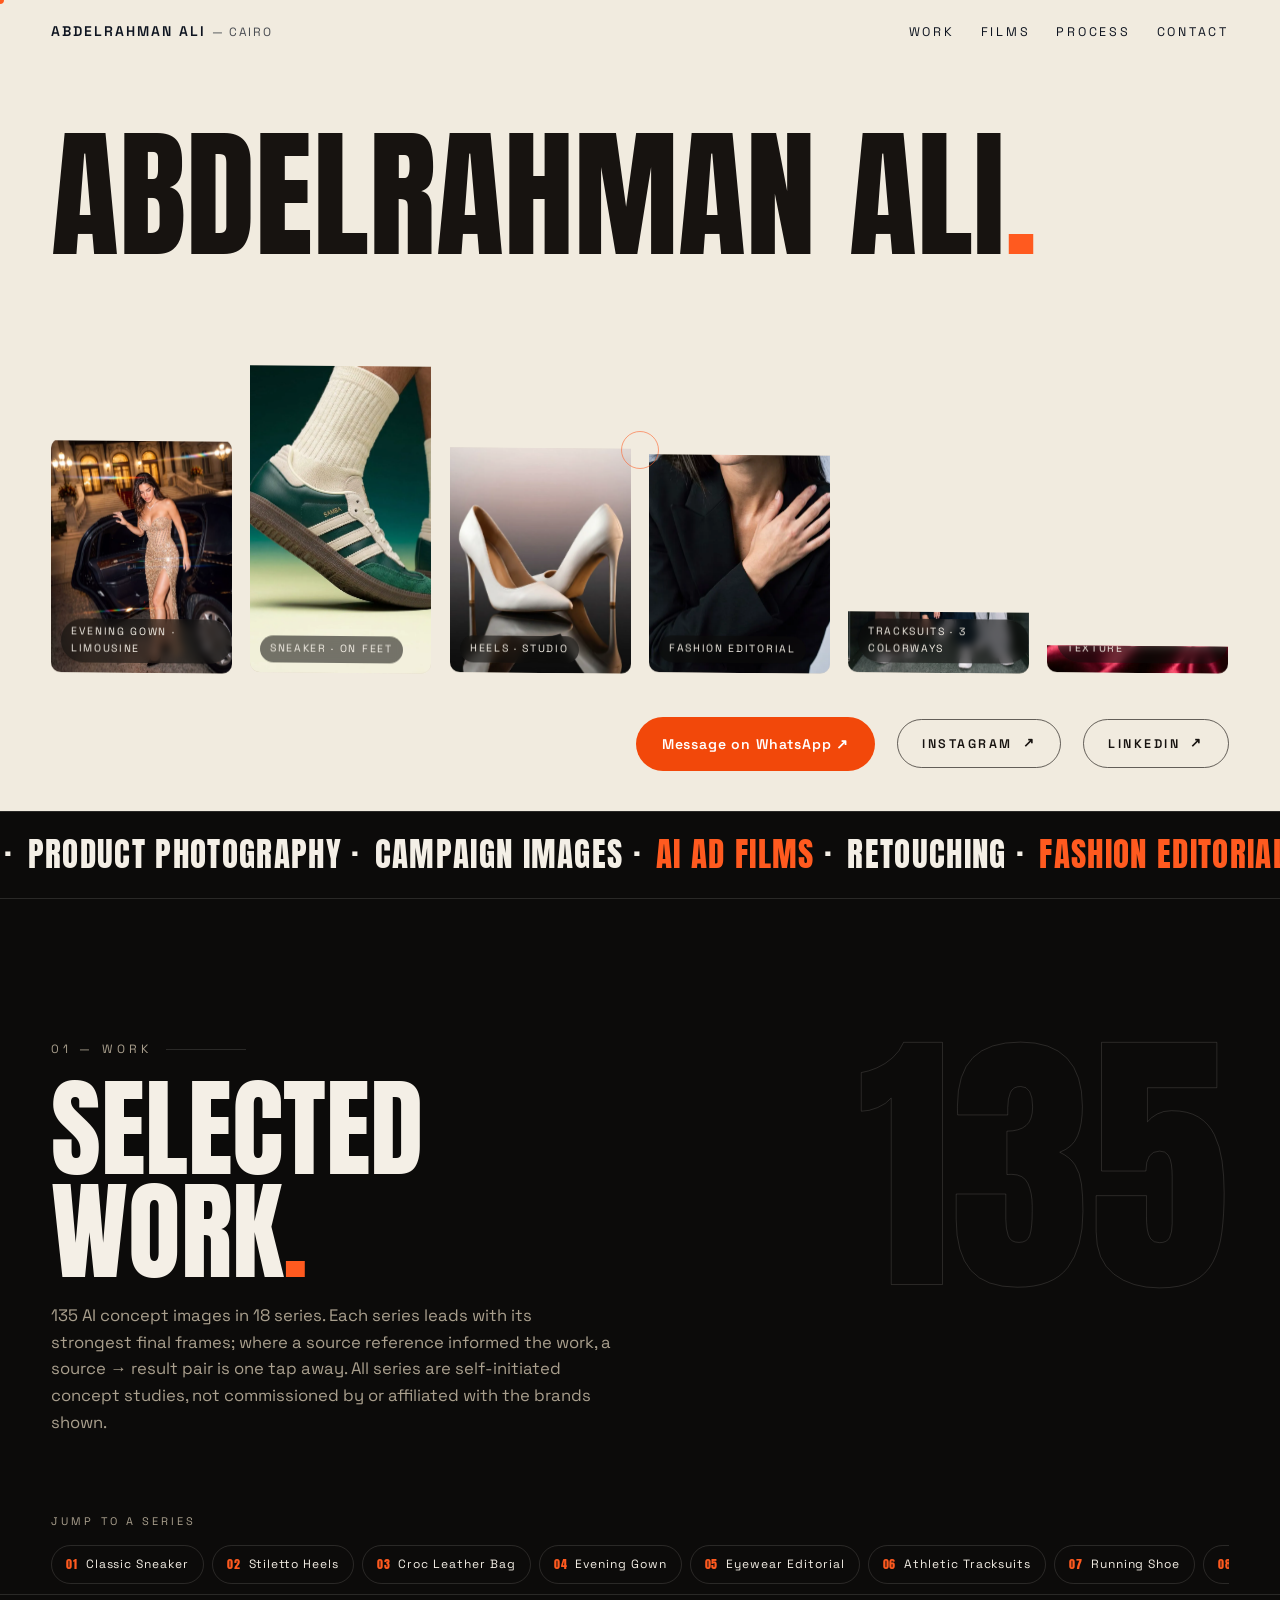
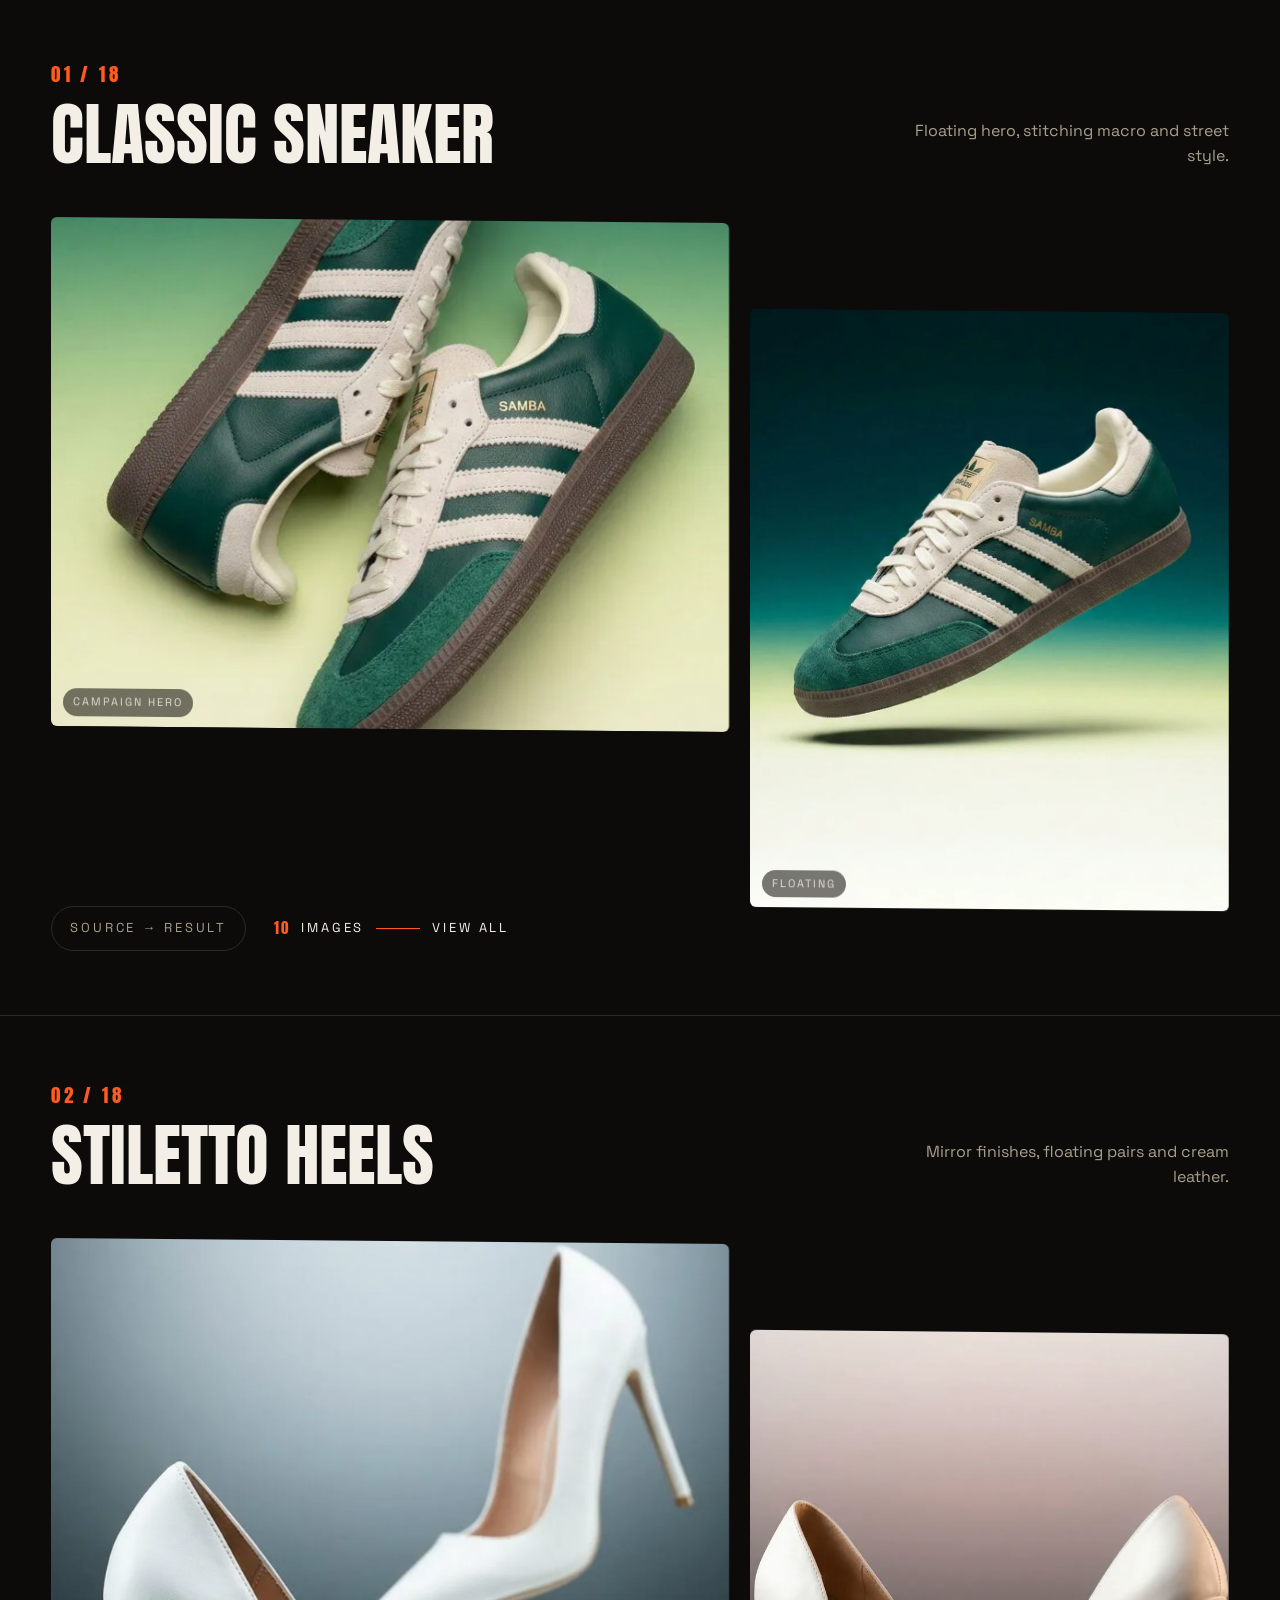
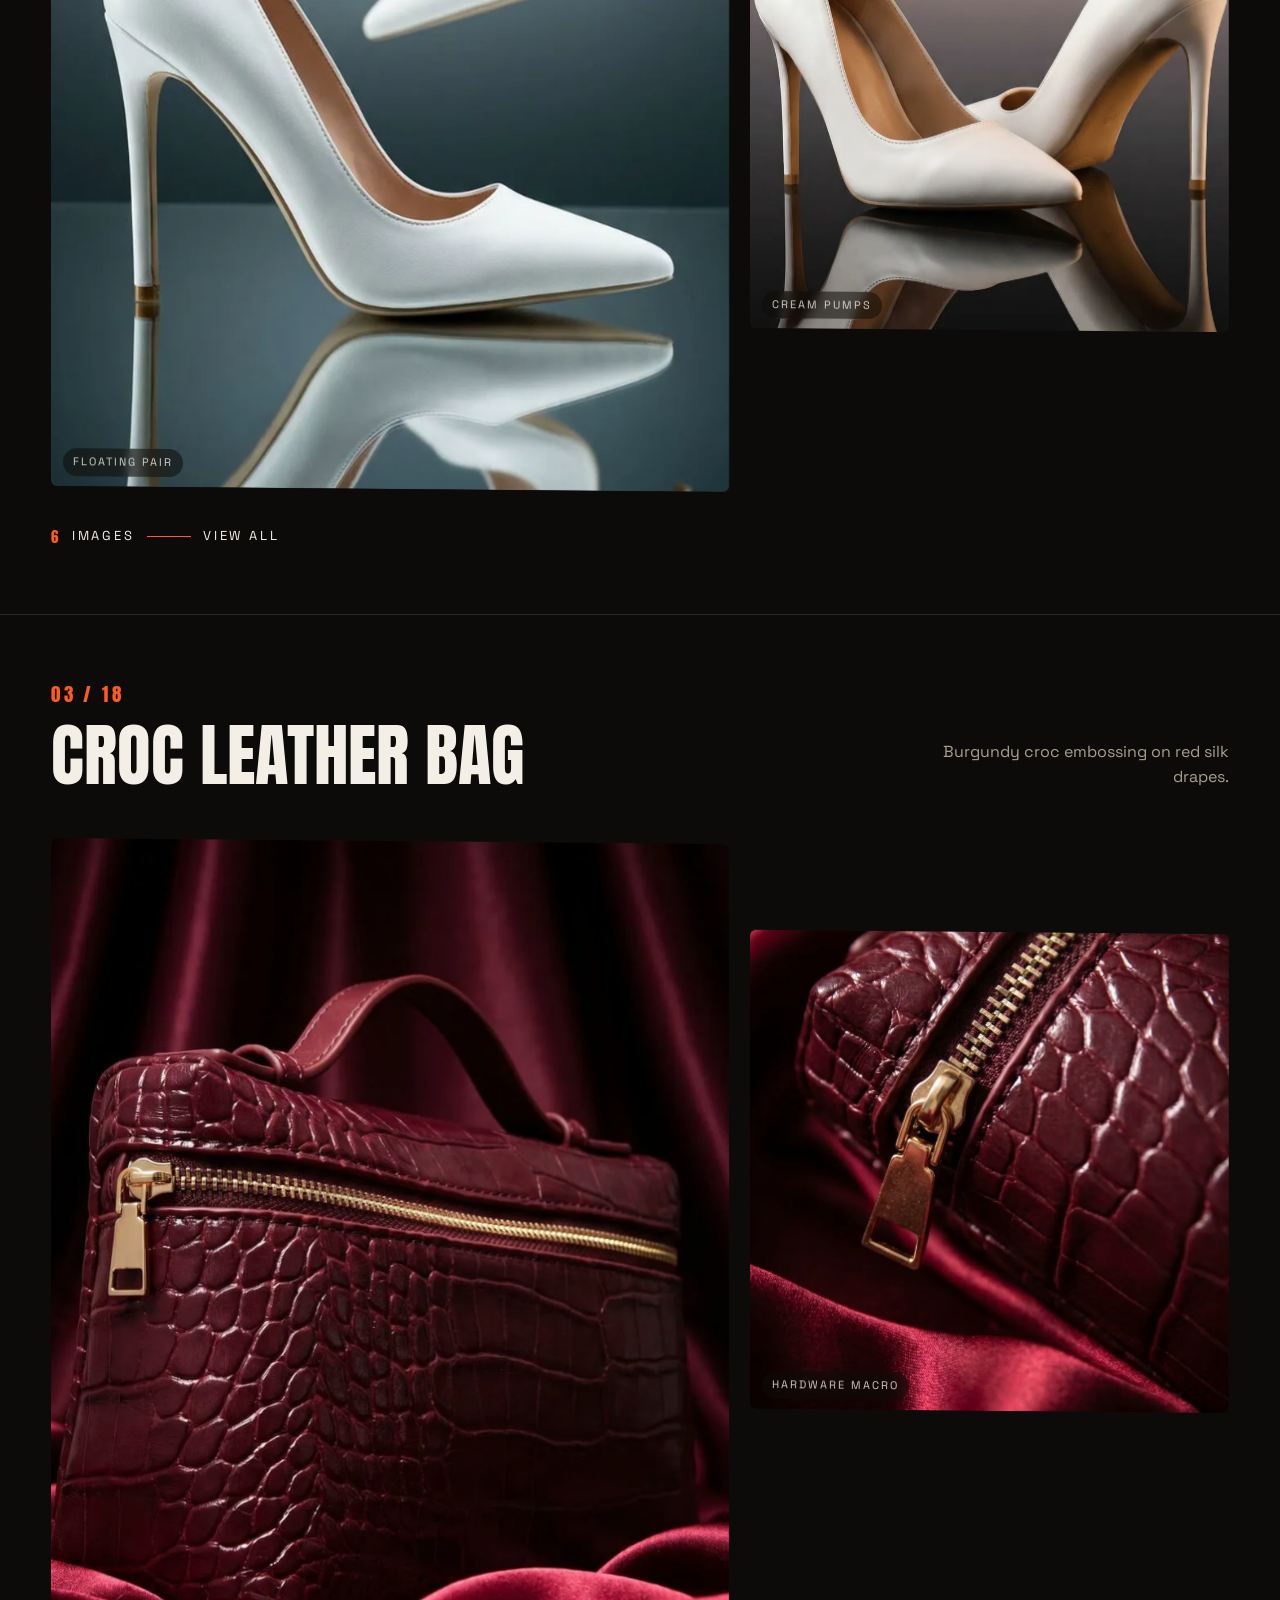
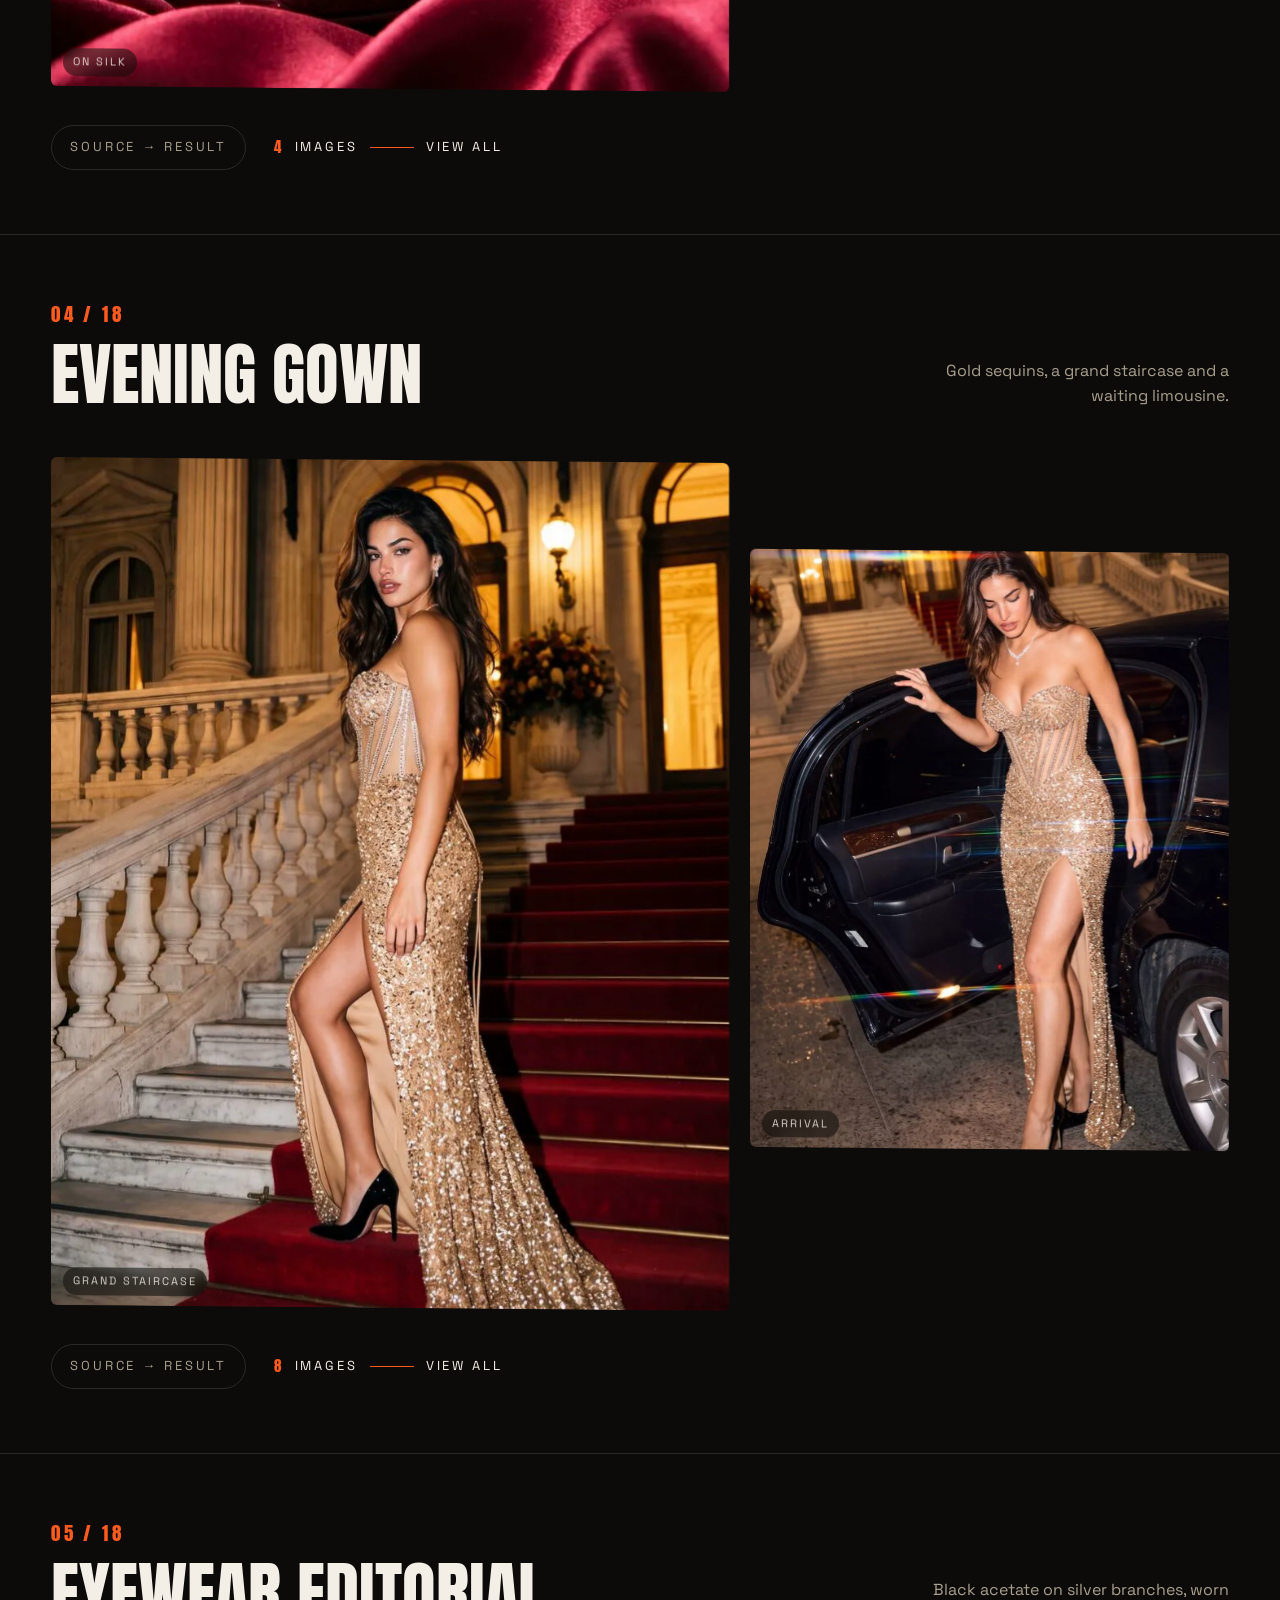
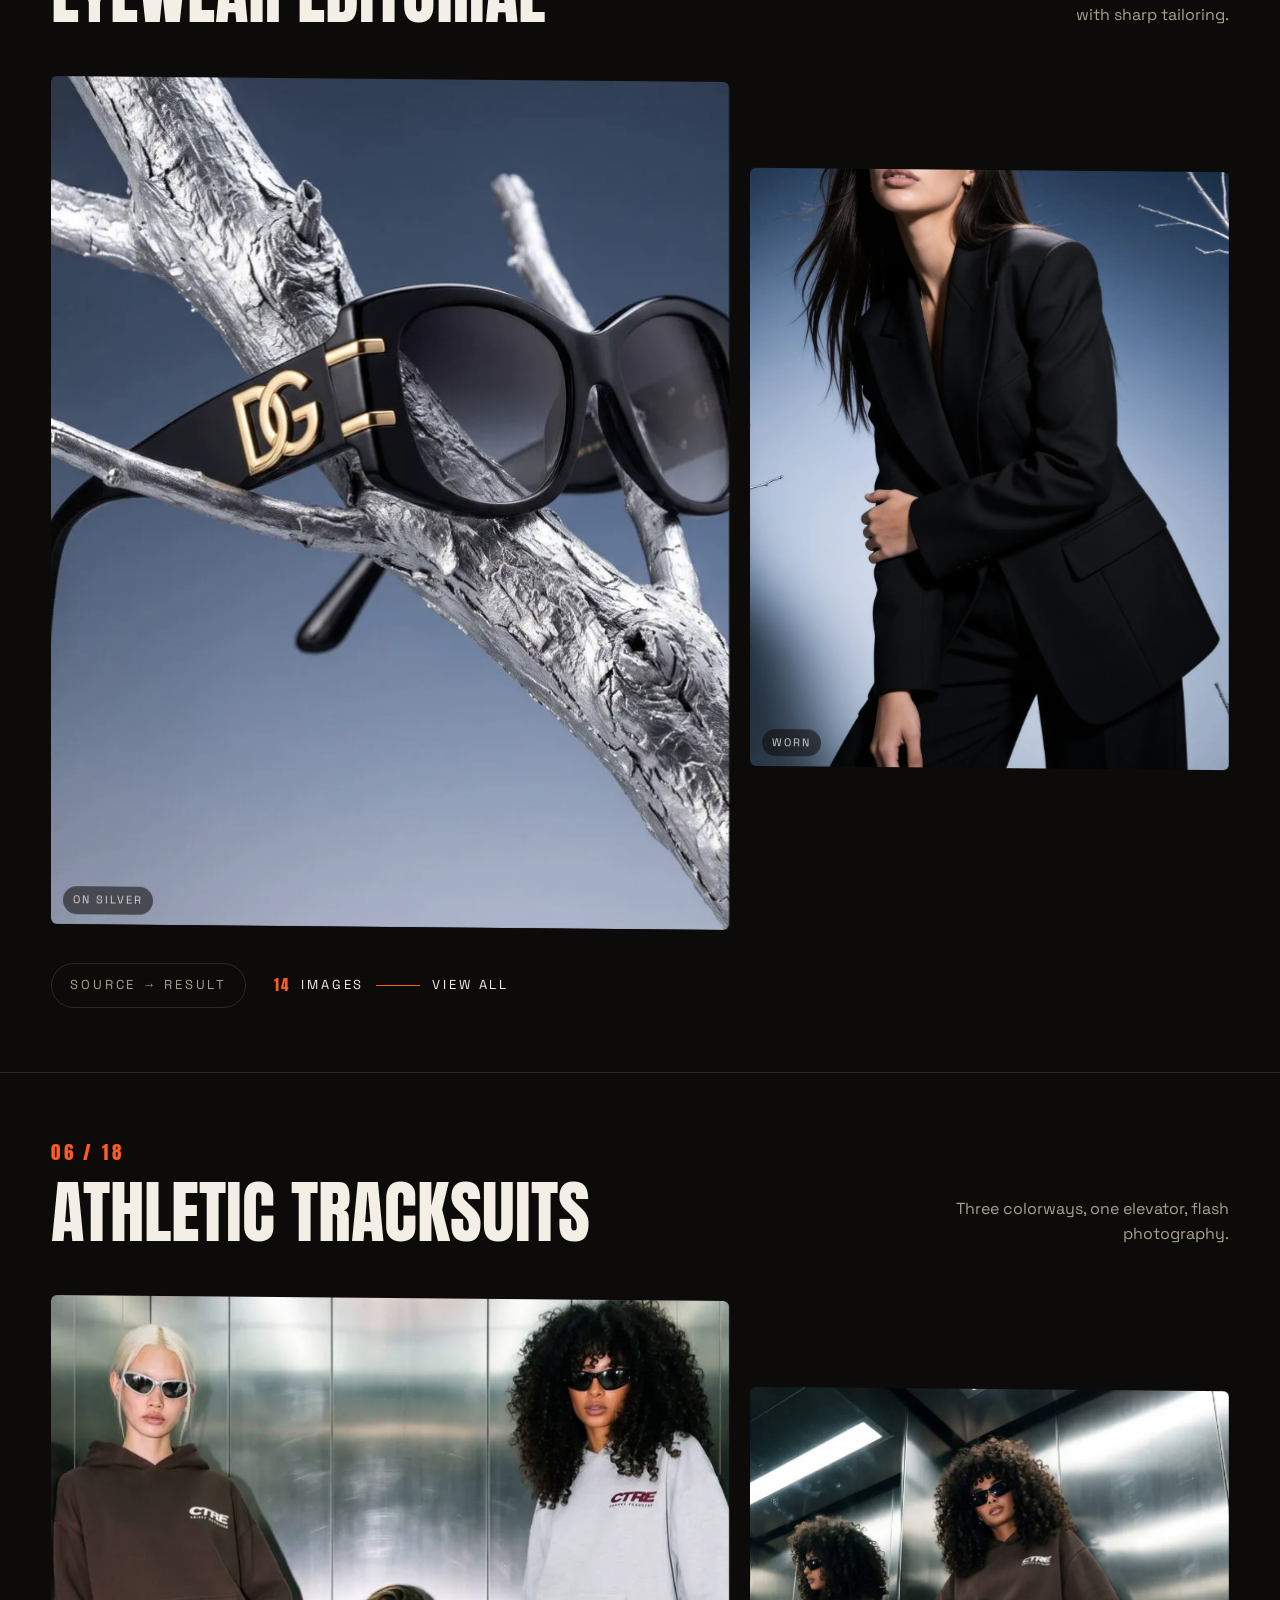
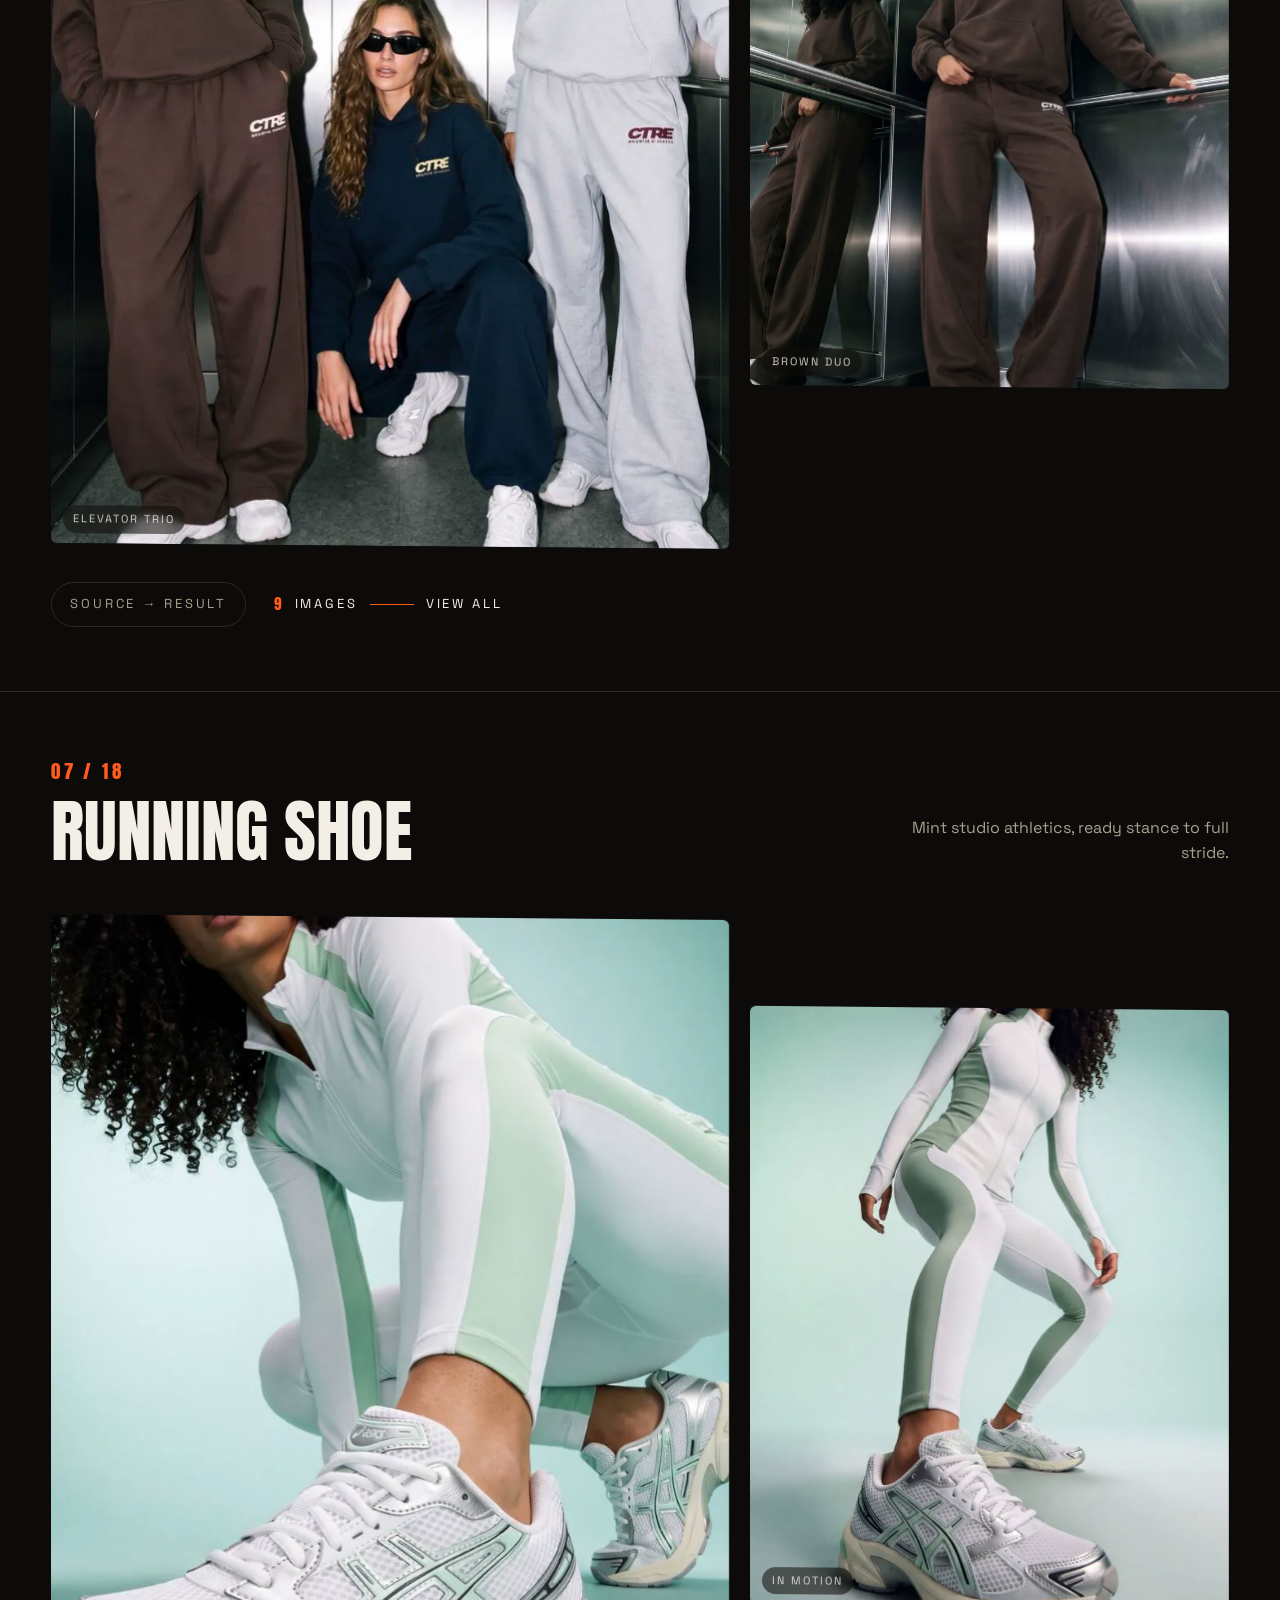
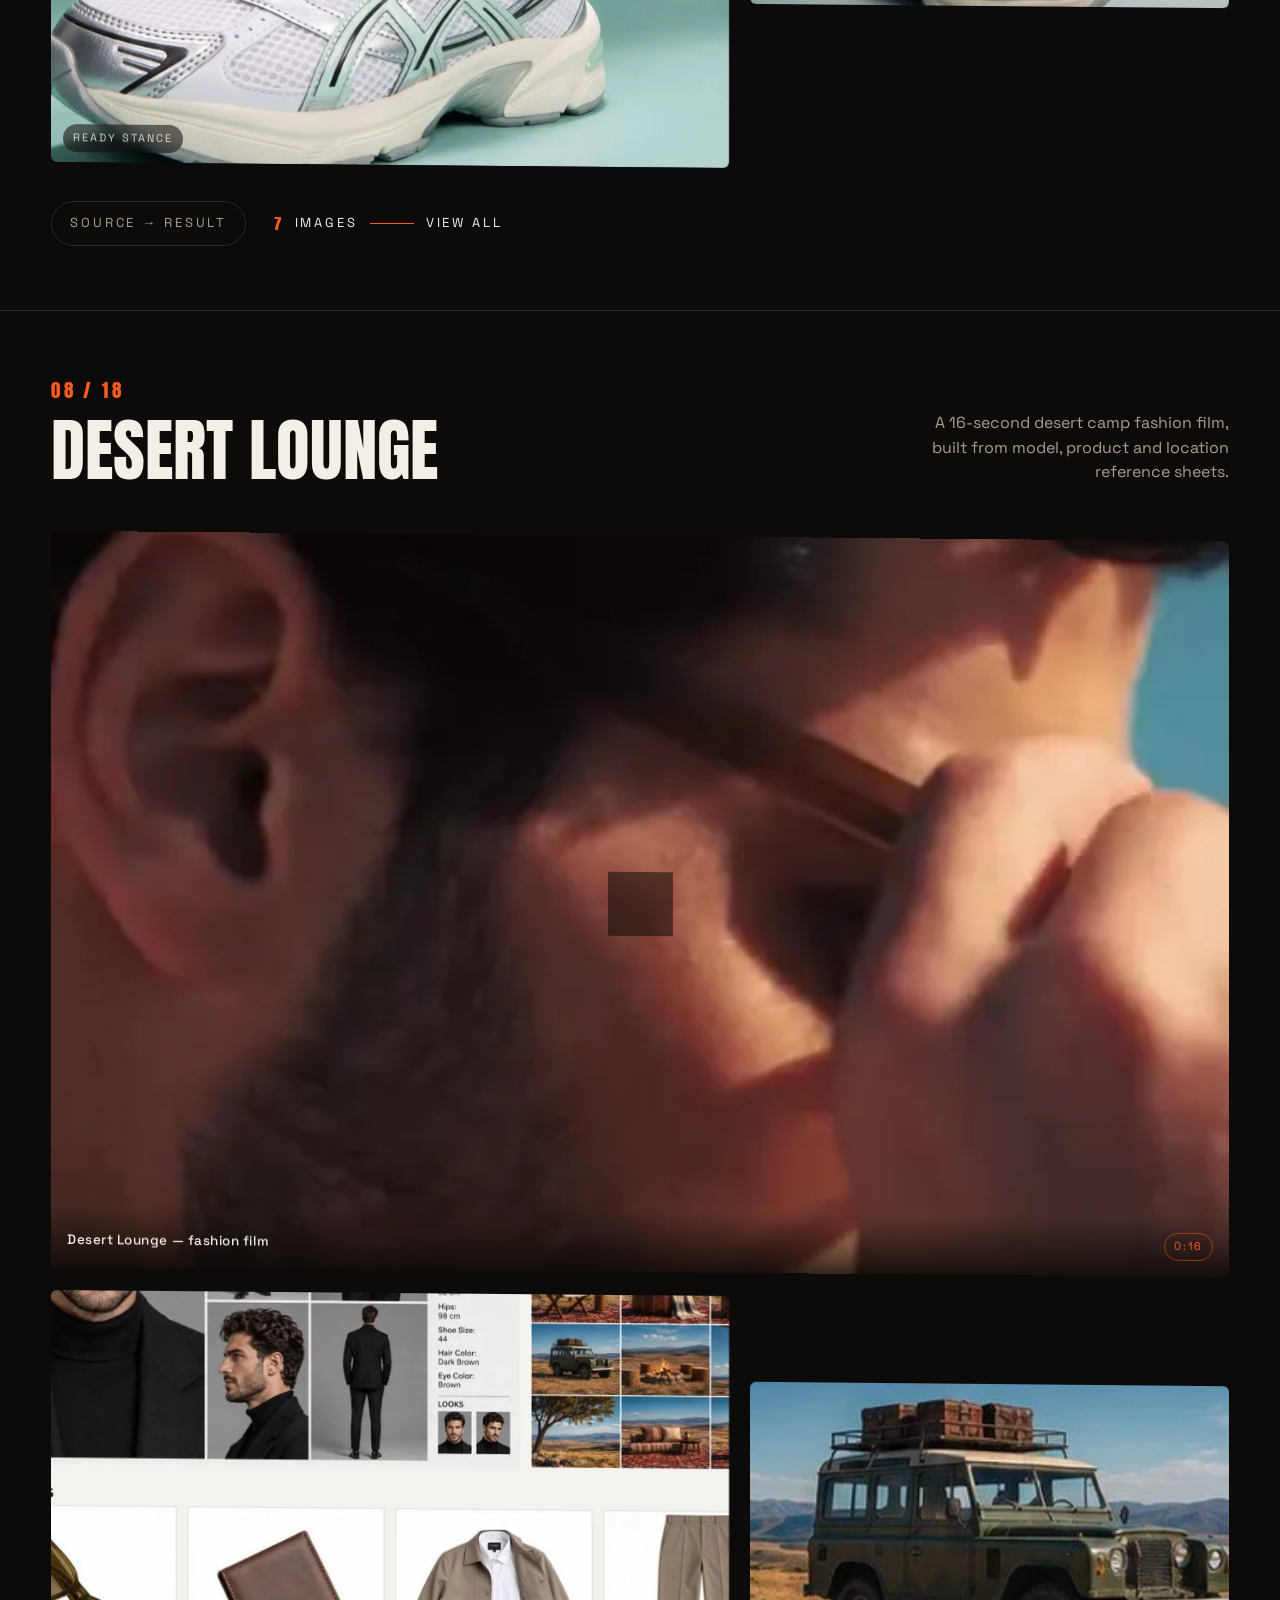
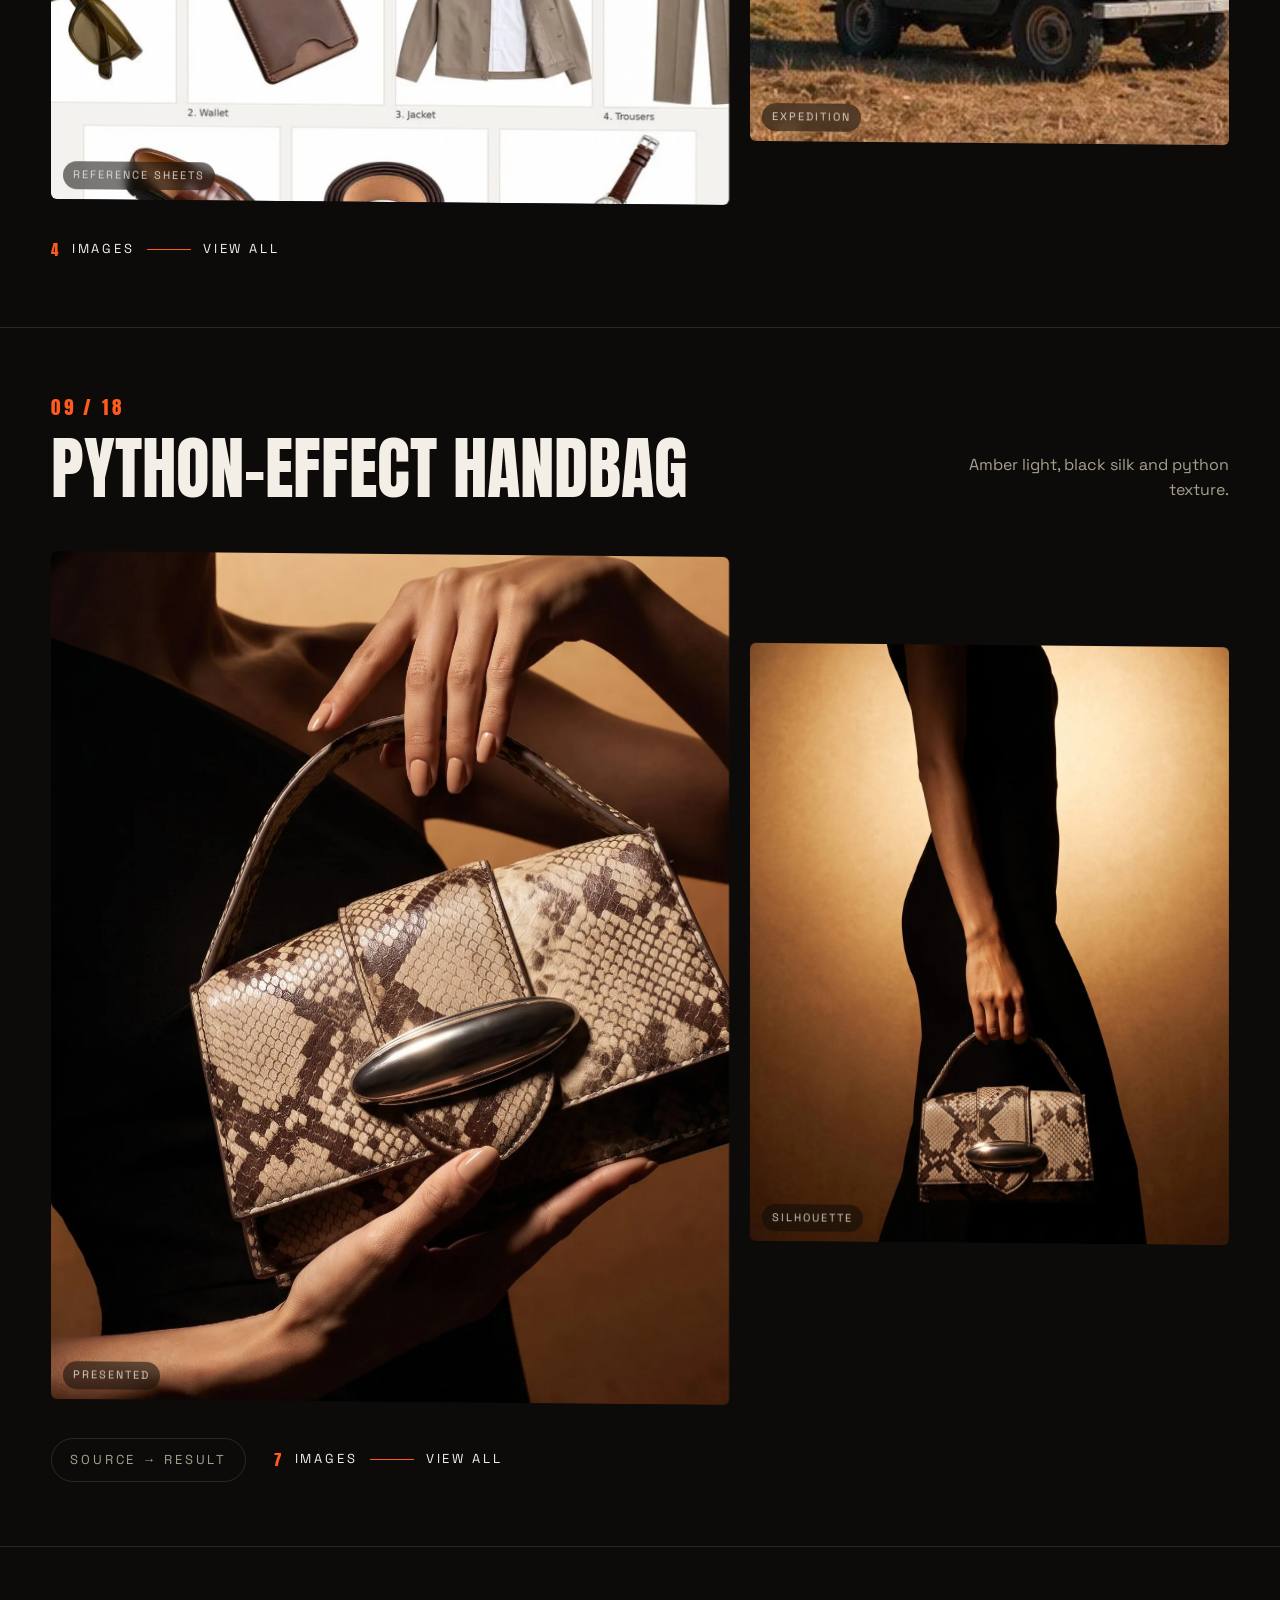
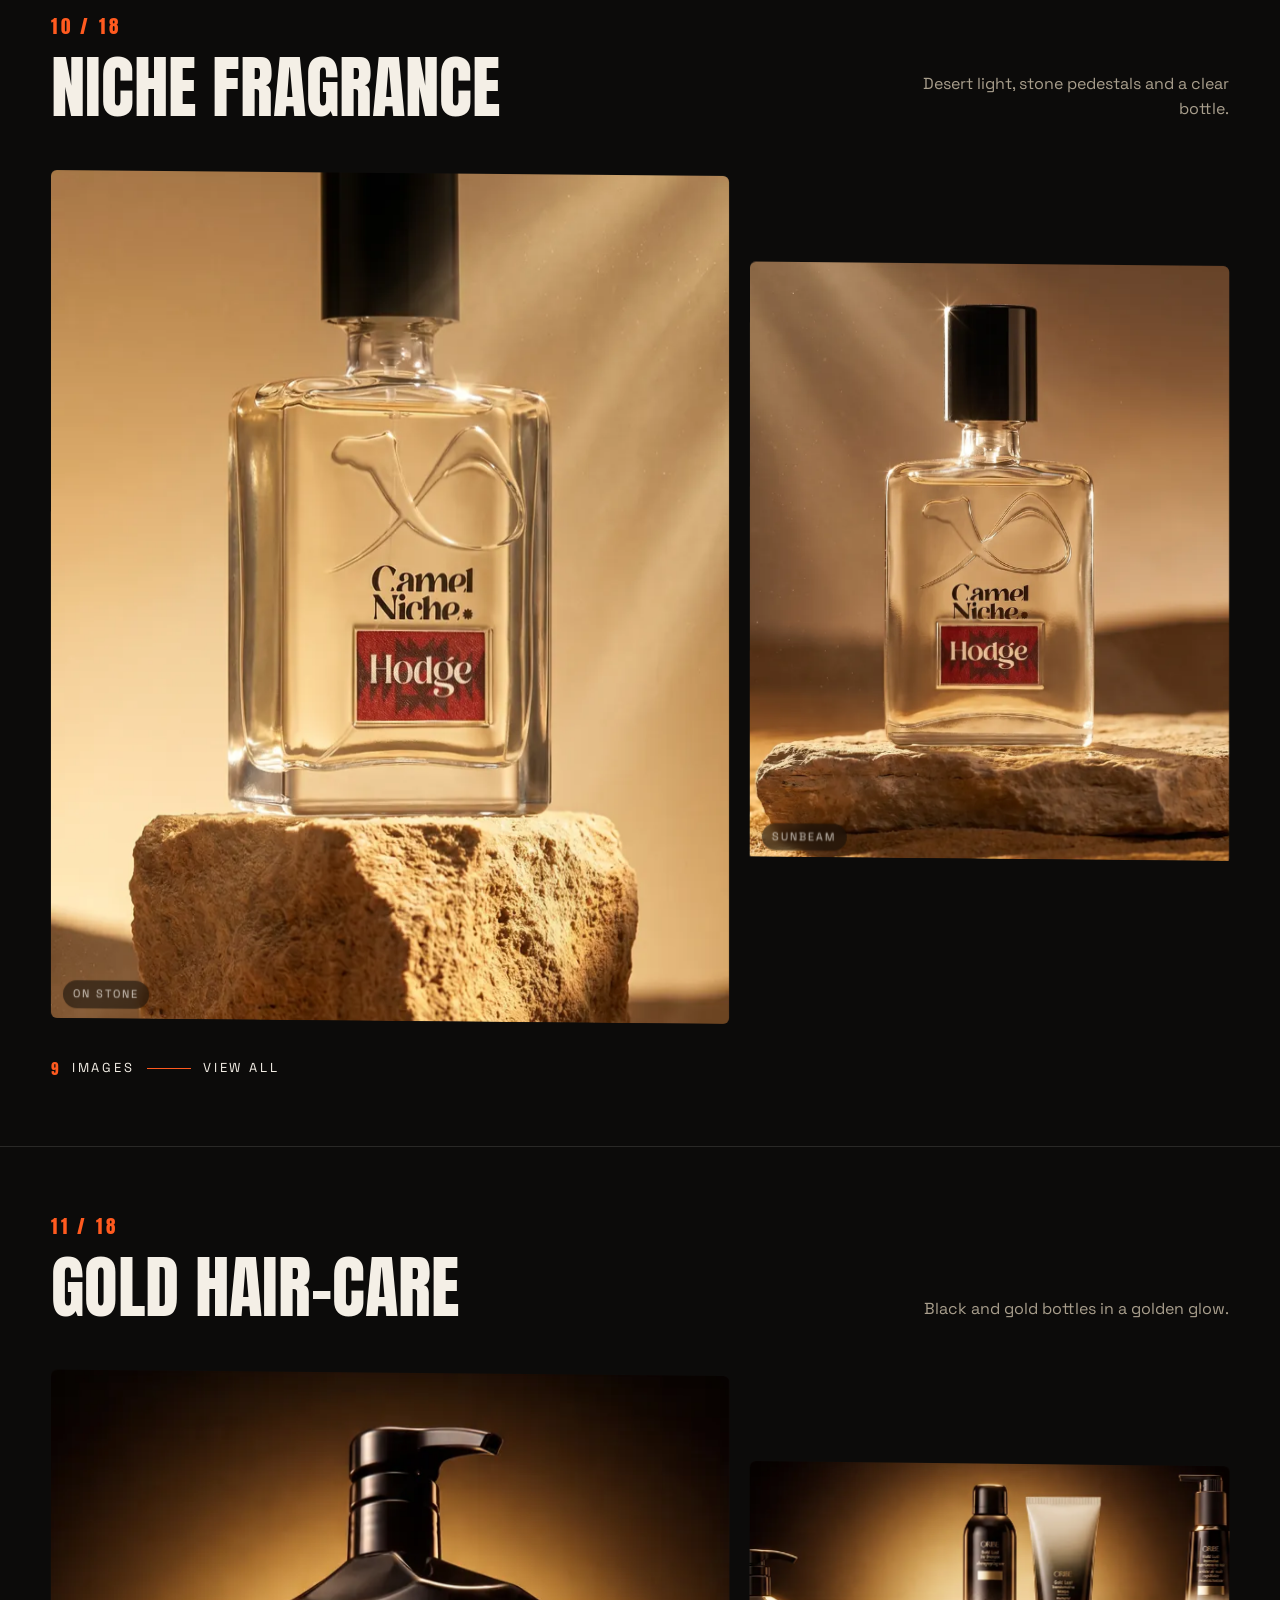
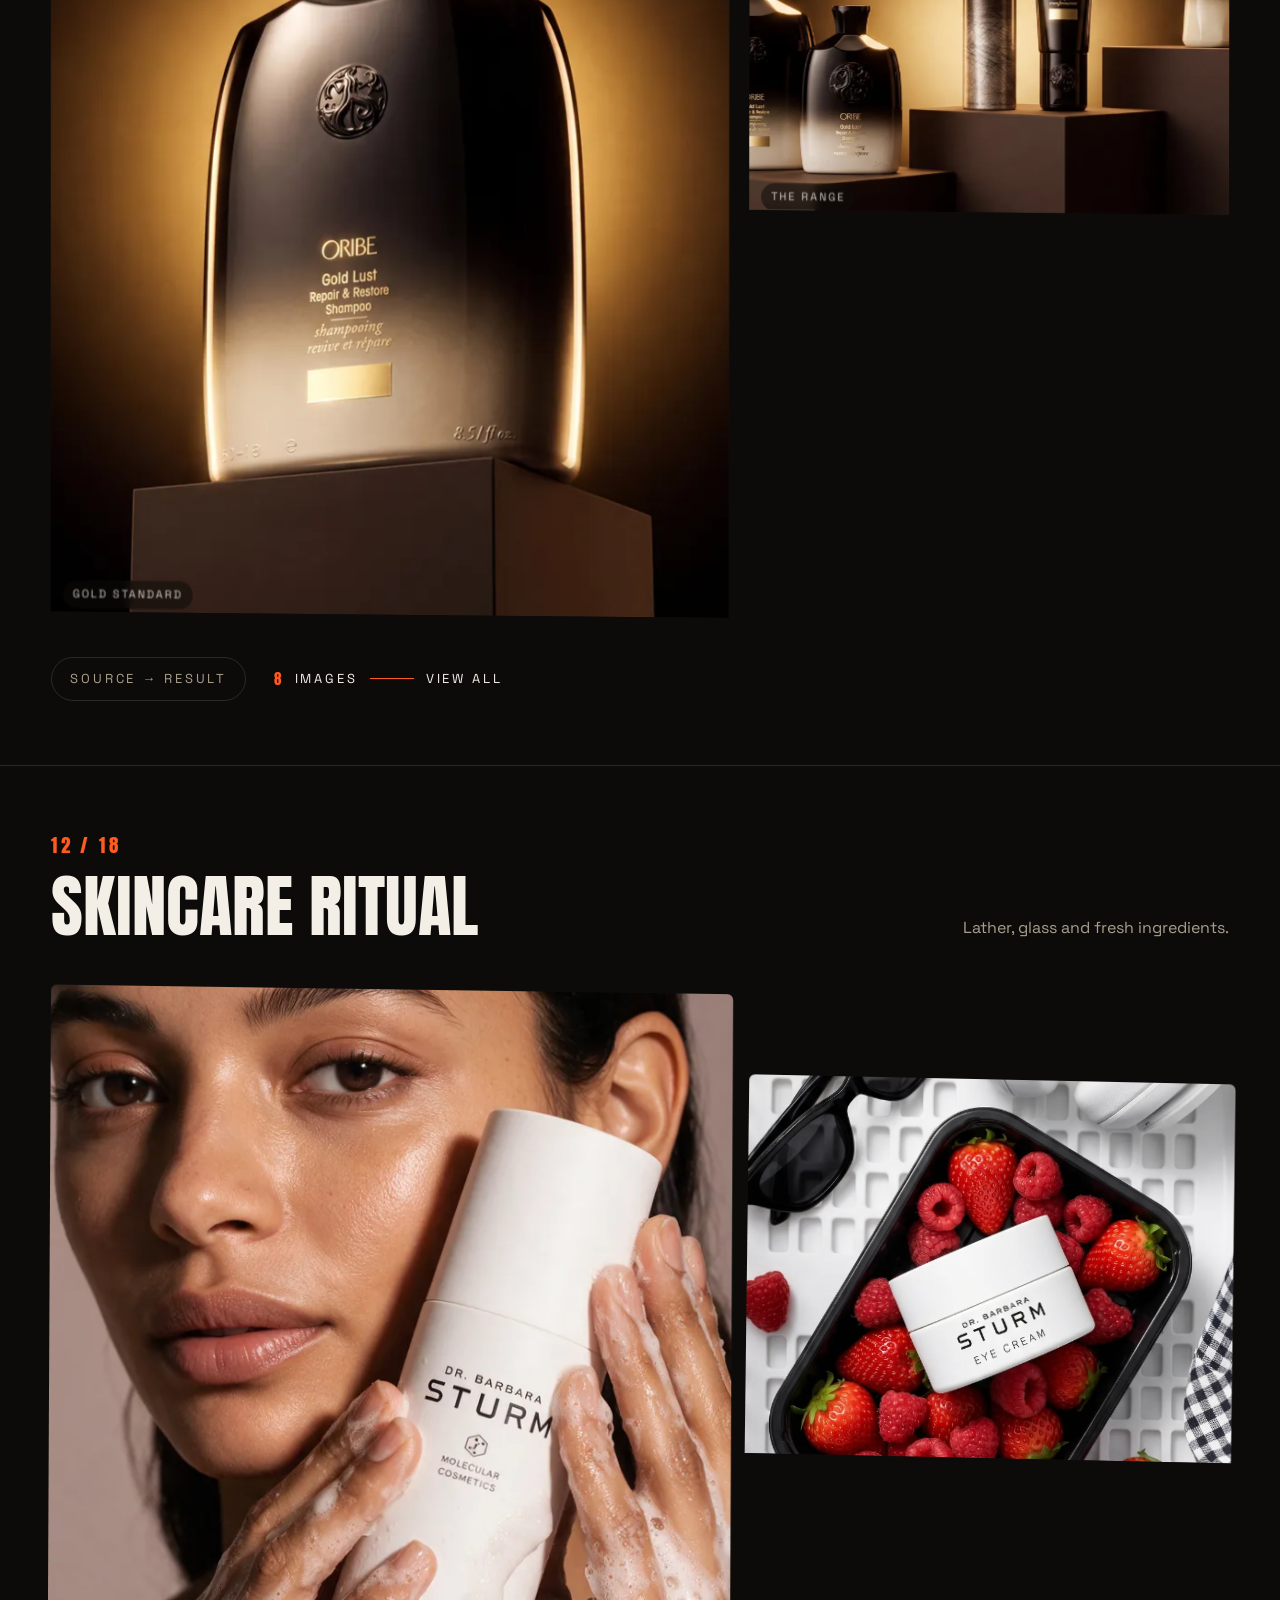
==== commit b23ee16f: "Enhance video loading with caching and error handling" ====
--- a/preview-v4/index.html
+++ b/preview-v4/index.html
@@ -894,8 +894,18 @@
   var url='https://abdelrahman592.github.io/videos/'+v+'.mp4';
   lbVidLink.href=url; lbVidLink.style.display='none';
   lbVid.onerror=function(){ lbVid.style.display='none'; lbVidLink.style.display='inline-block'; };
-  lbVid.src=url; var pr=lbVid.play(); if(pr&&pr.catch)pr.catch(function(){}); lbCount.textContent=''; document.body.style.overflow='hidden'; }
-function lbClose(){ lb.classList.remove('open'); lbVid.pause(); lbVid.removeAttribute('src'); lbVidLink.style.display='none'; document.body.style.overflow=''; }
+  var tok=(window.__lbTok=(window.__lbTok||0)+1);
+  function go(u){ if(tok!==window.__lbTok)return; lbVid.src=u; var pr=lbVid.play(); if(pr&&pr.catch)pr.catch(function(){}); }
+  if(v==='desert-lounge' && window.fetch && window.Blob && window.URL){
+    var base='https://abdelrahman592.github.io/videos/d720', names=['p00','p01','p02','p03','q04','p05','p06','p07','p08','p09','p10','p11','p12','p13','p14','p15','p16','p17','p18'];
+    var cached=window.__dlBlobUrl;
+    if(cached){ go(cached); }
+    else { Promise.all(names.map(function(n){ return fetch(base+n).then(function(r){ if(!r.ok)throw new Error(n); return r.arrayBuffer(); }); }))
+      .then(function(b){ var blob=new Blob(b,{type:'video/mp4'}); if(blob.size!==5157130)throw new Error('size'); window.__dlBlobUrl=URL.createObjectURL(blob); go(window.__dlBlobUrl); })
+      .catch(function(){ go(url); }); }
+  } else { go(url); }
+  lbCount.textContent=''; document.body.style.overflow='hidden'; }
+function lbClose(){ window.__lbTok=(window.__lbTok||0)+1; lb.classList.remove('open'); lbVid.pause(); lbVid.removeAttribute('src'); lbVidLink.style.display='none'; document.body.style.overflow=''; }
 document.getElementById('lbClose').addEventListener('click',lbClose);
 lb.addEventListener('click',function(e){ if(e.target===lb) lbClose(); });
 document.getElementById('lbPrev').addEventListener('click',function(){ if(curSet.length){curIdx=(curIdx-1+curSet.length)%curSet.length; lbShow();} });
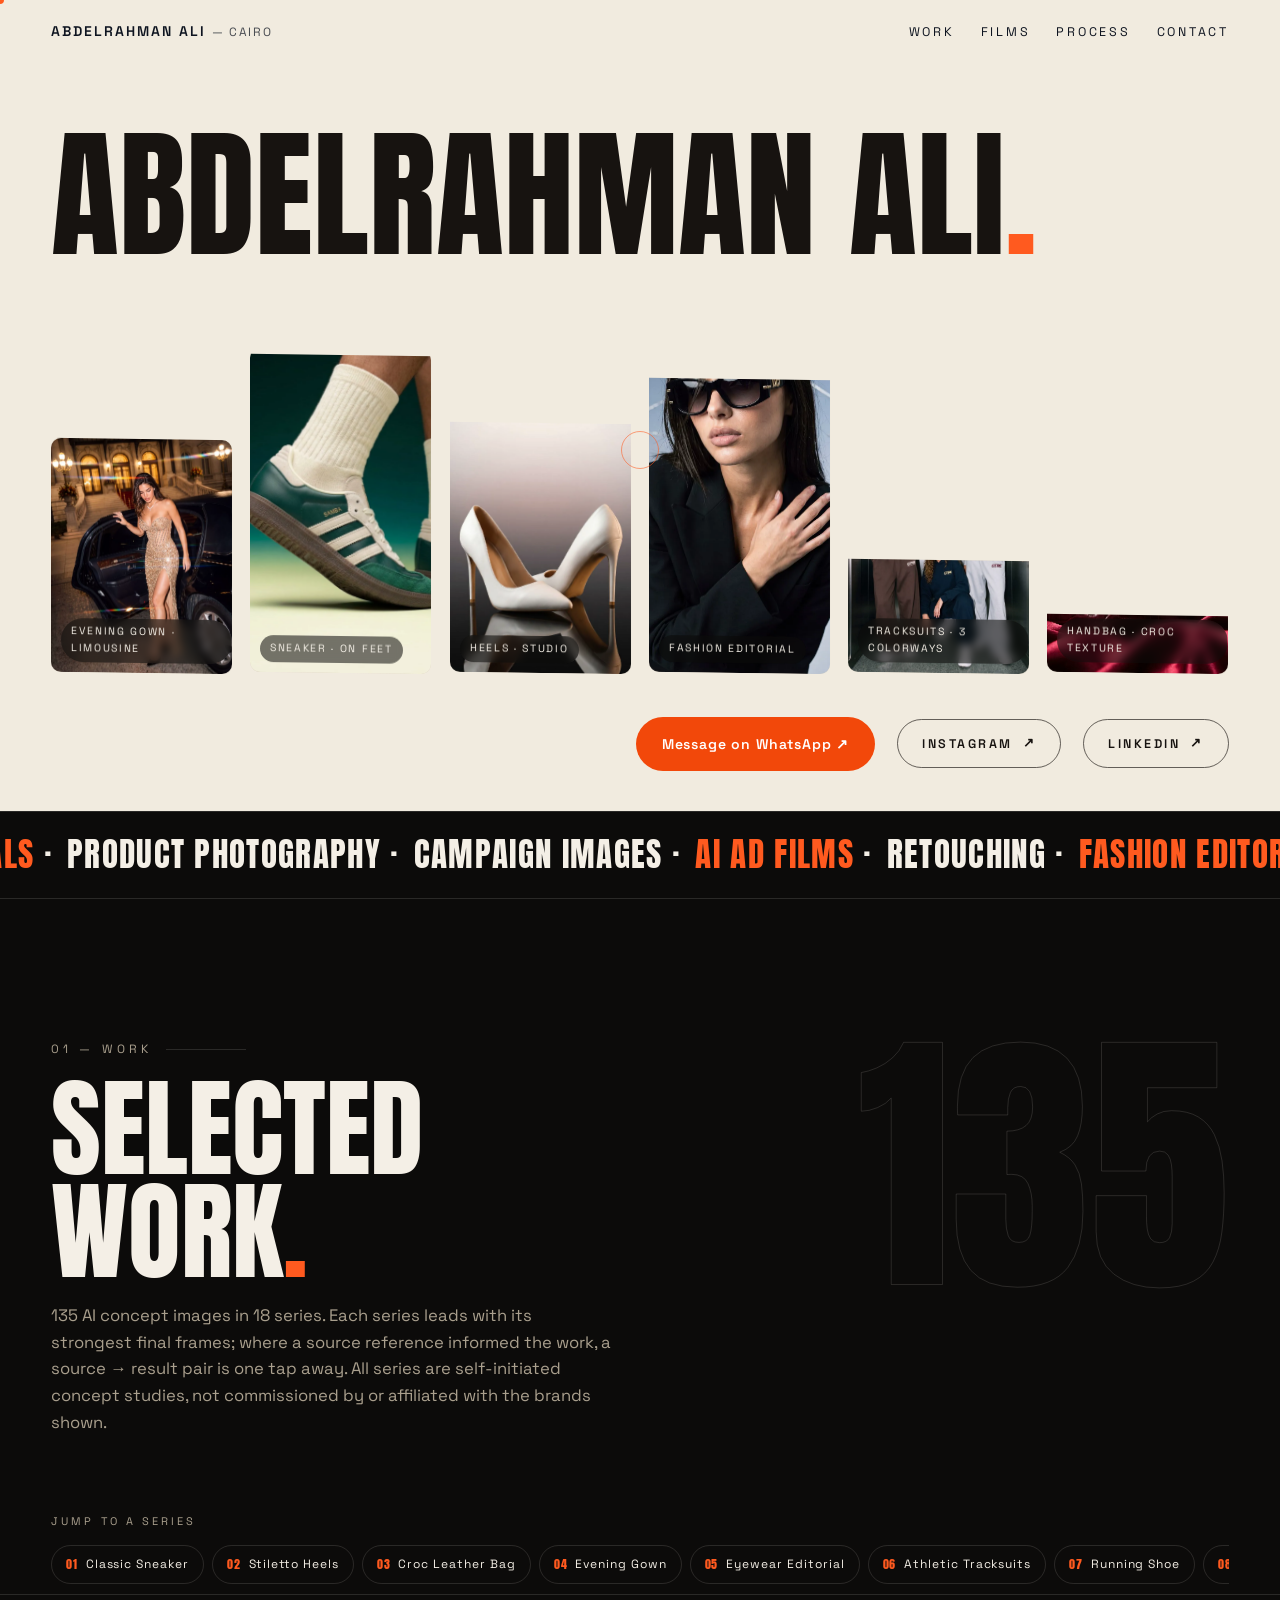
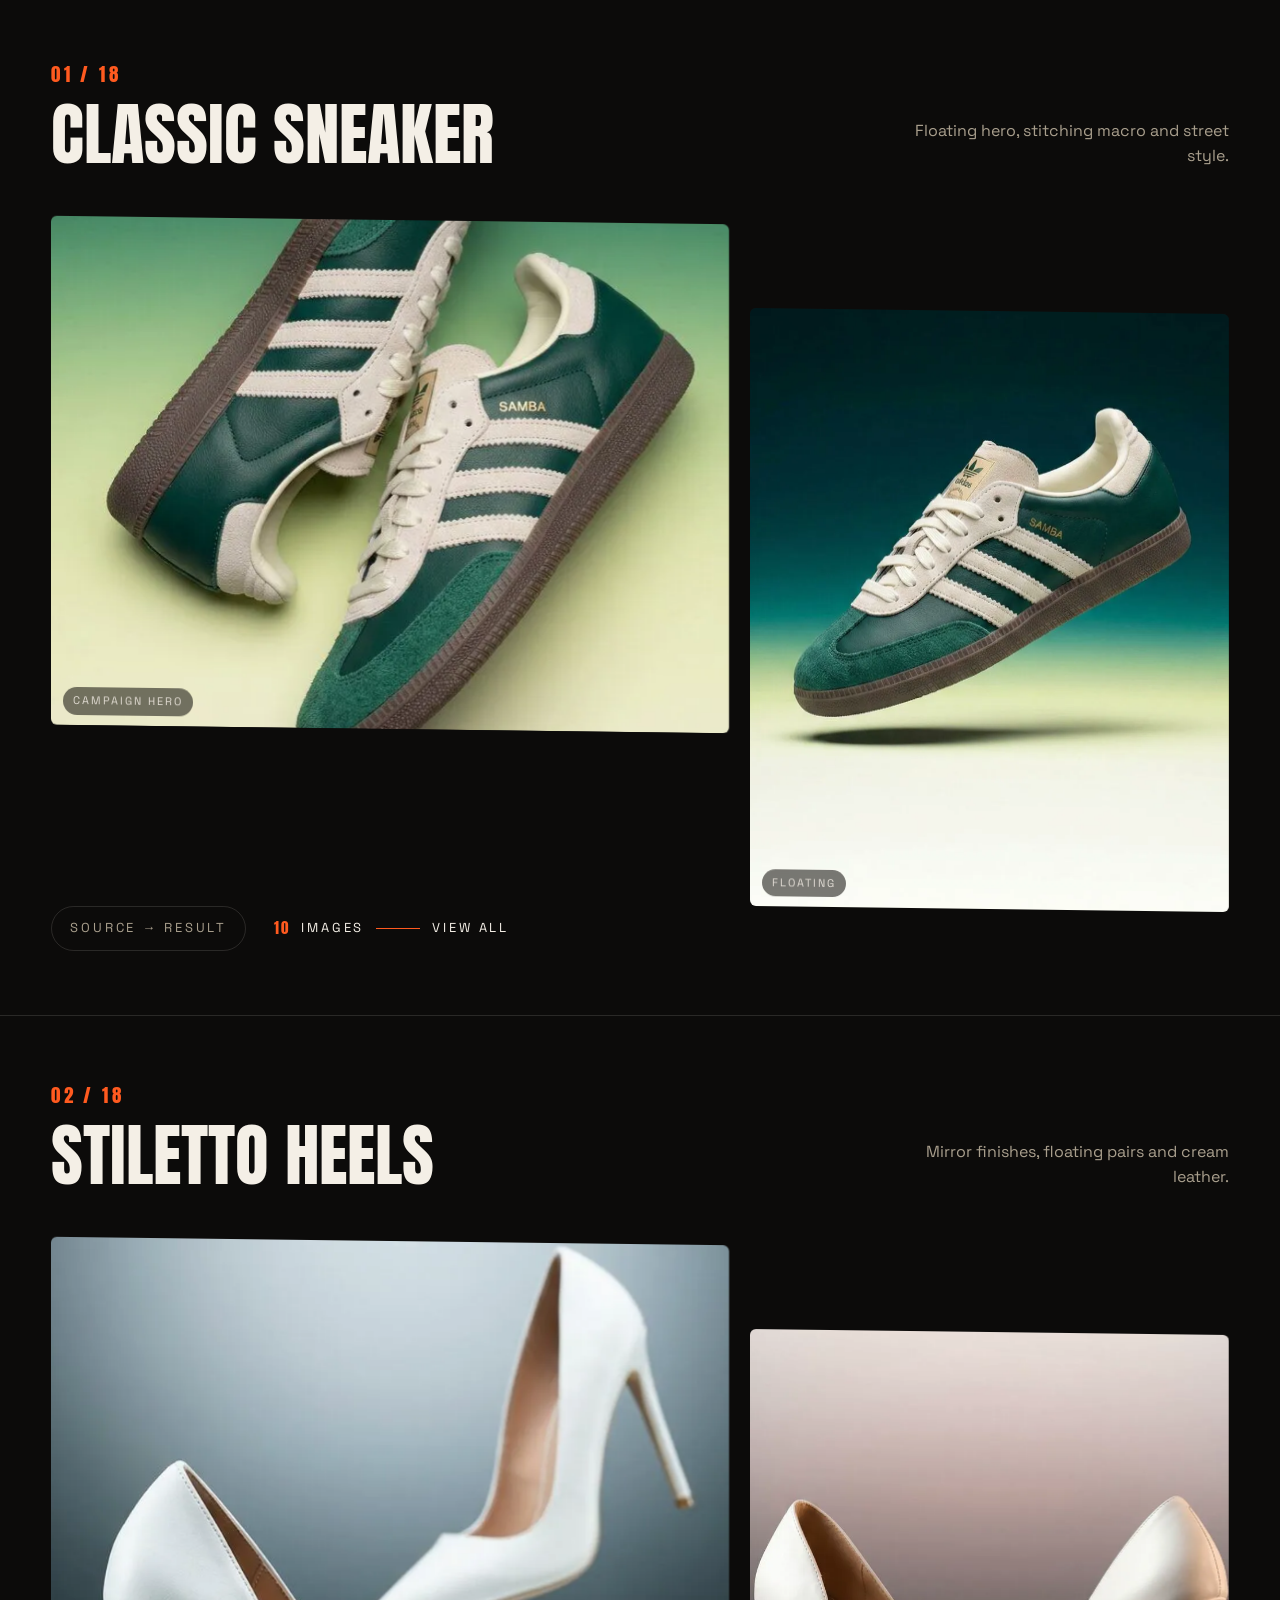
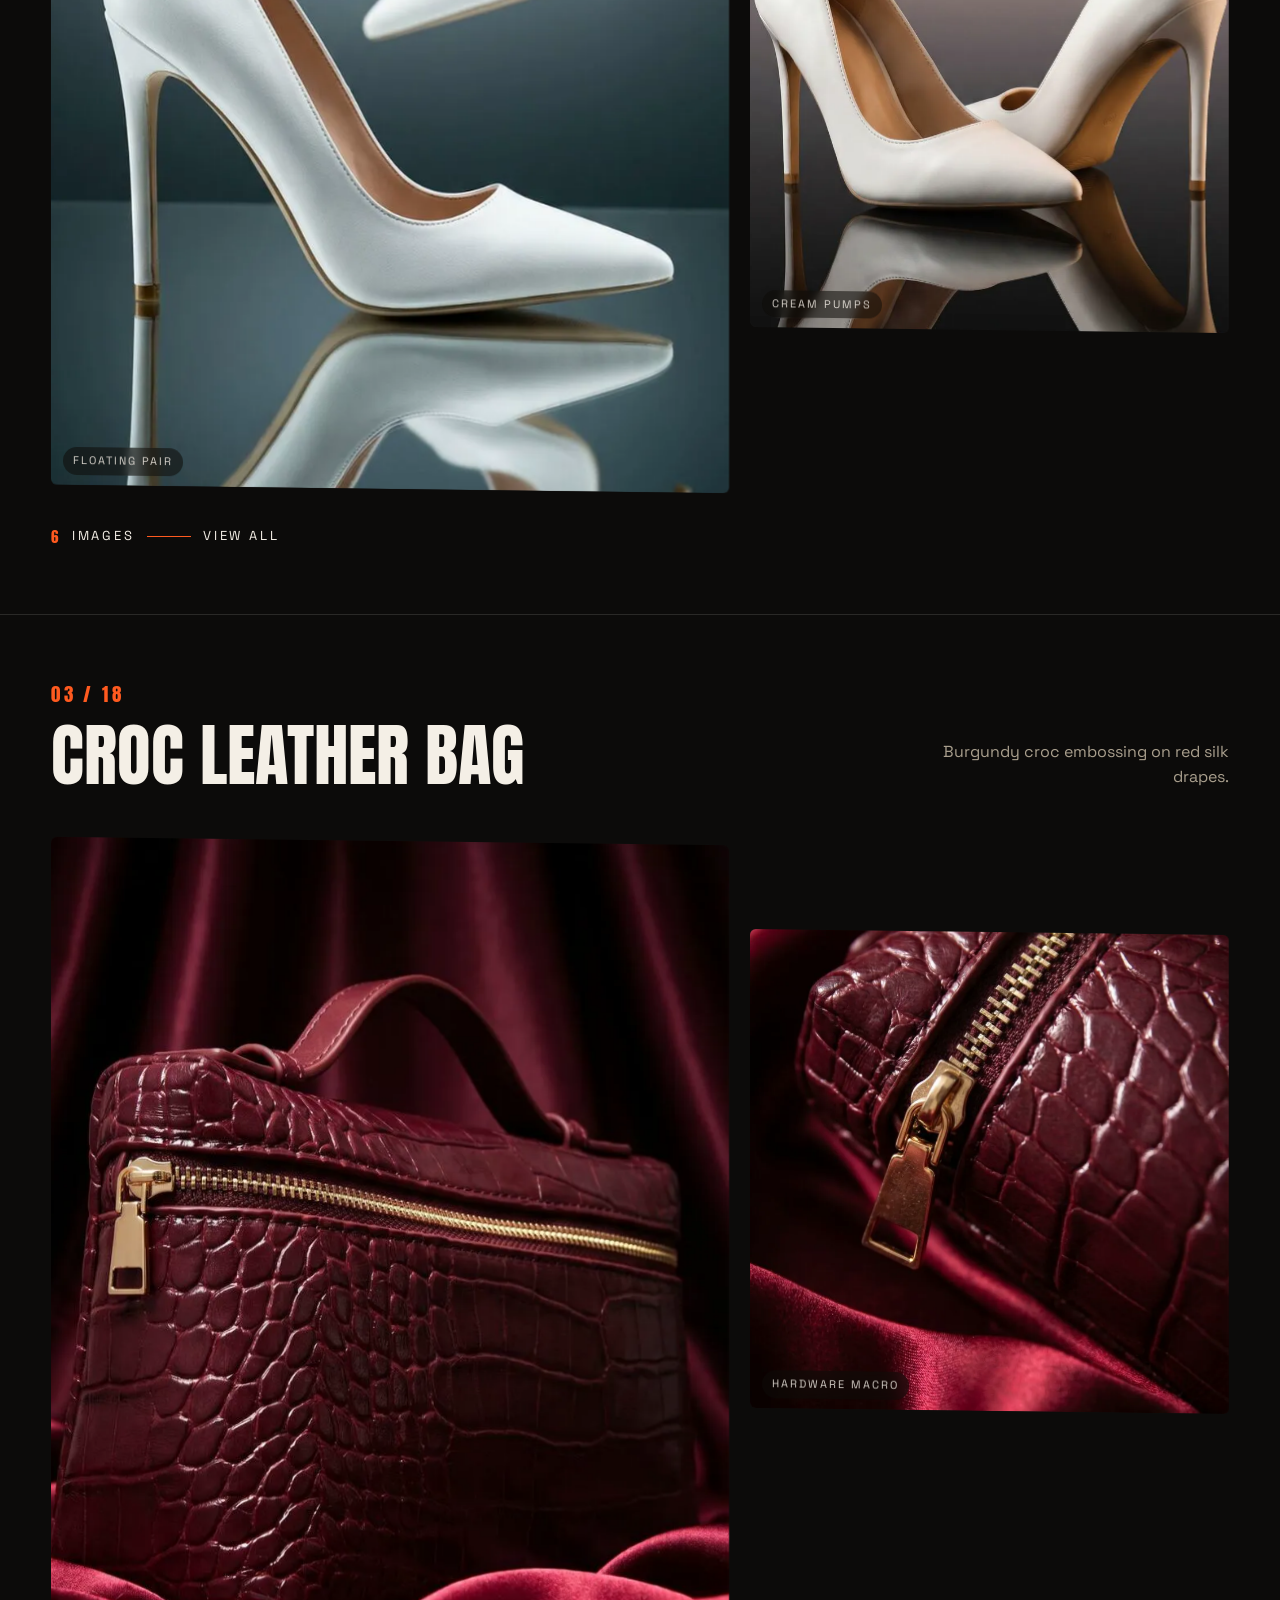
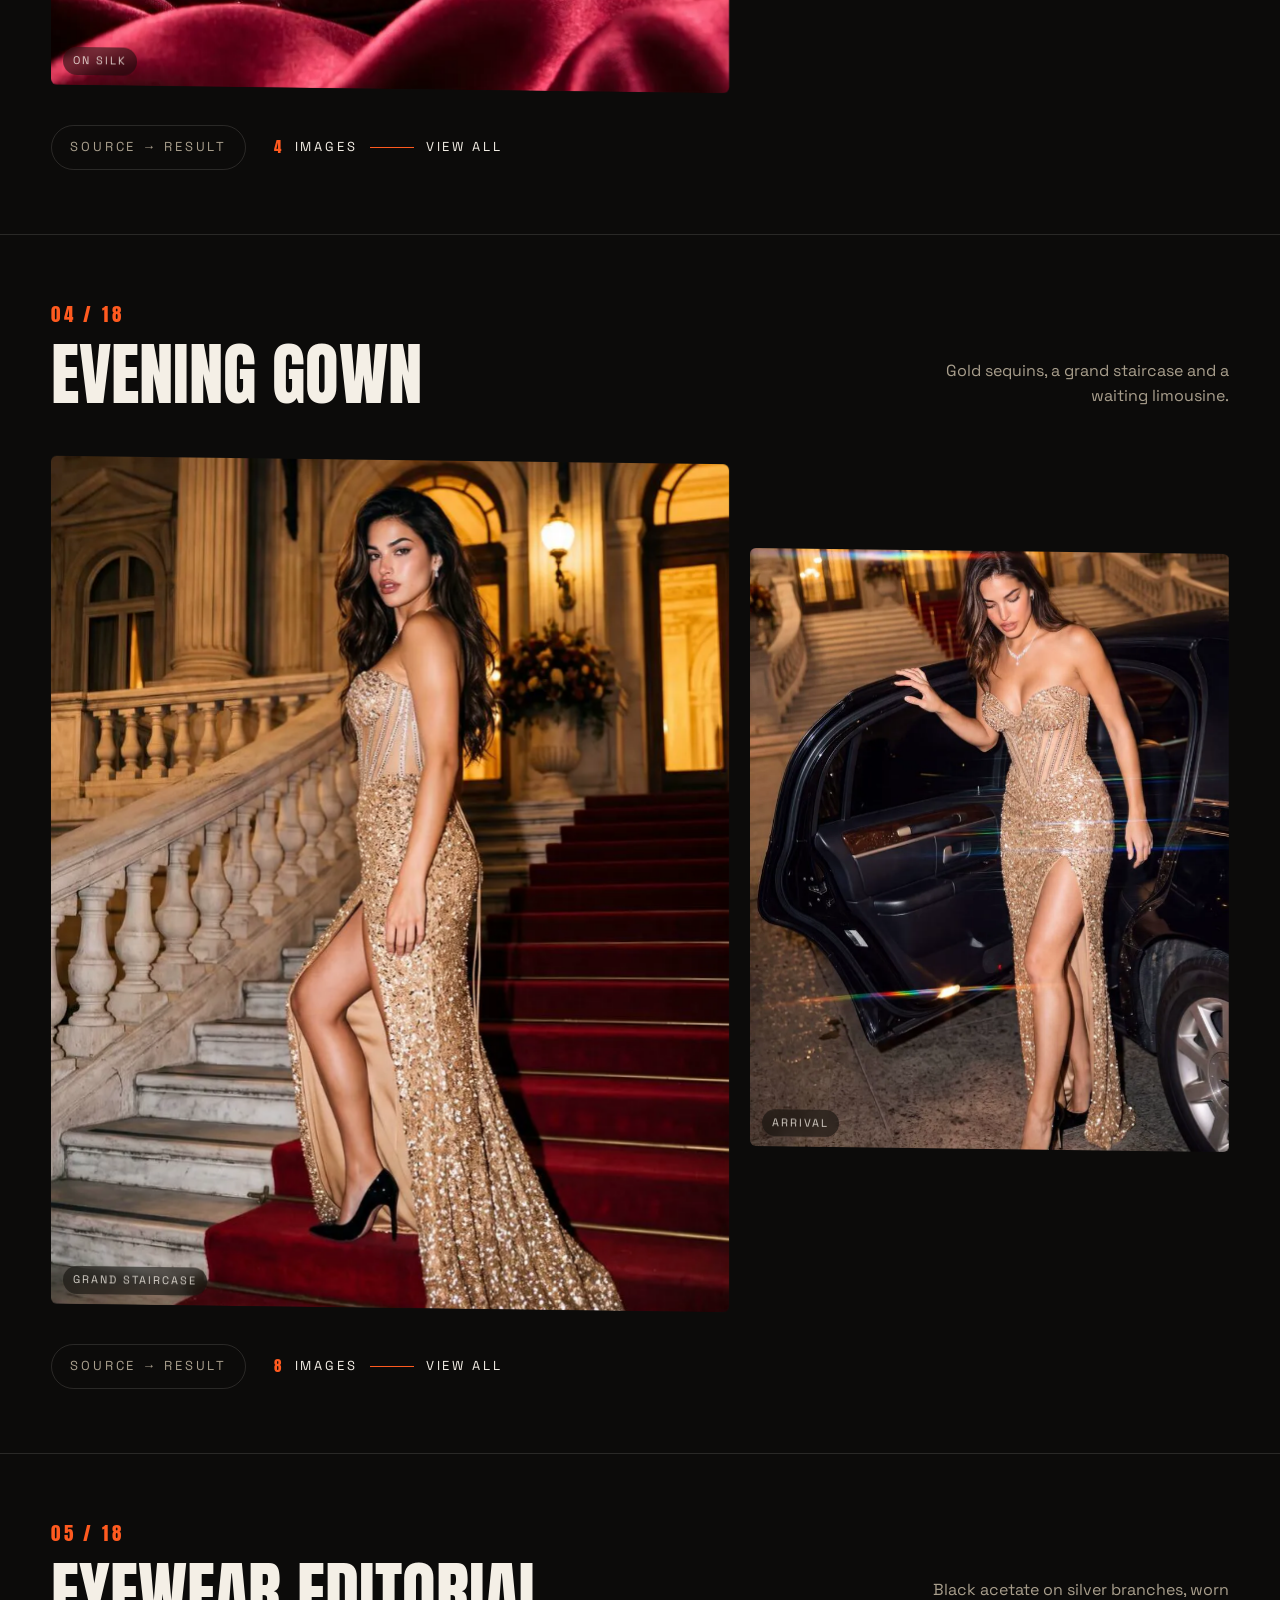
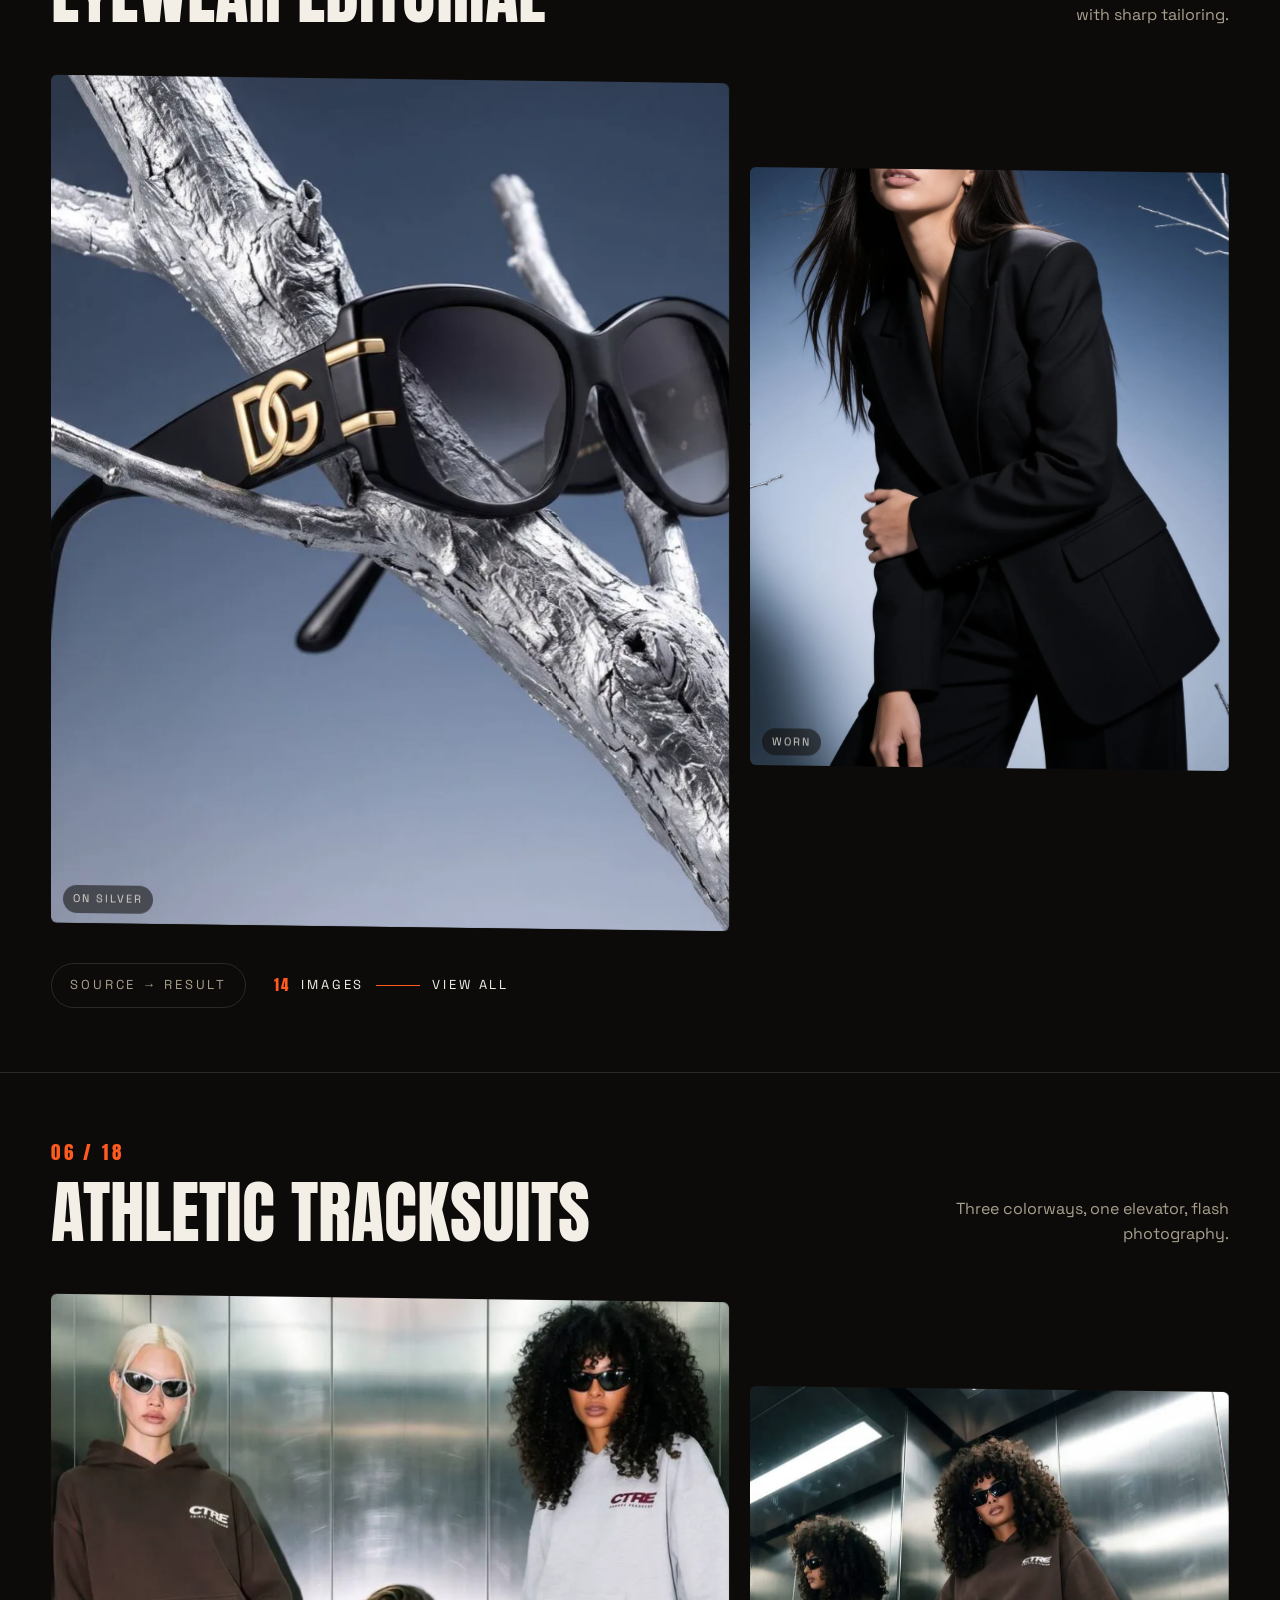
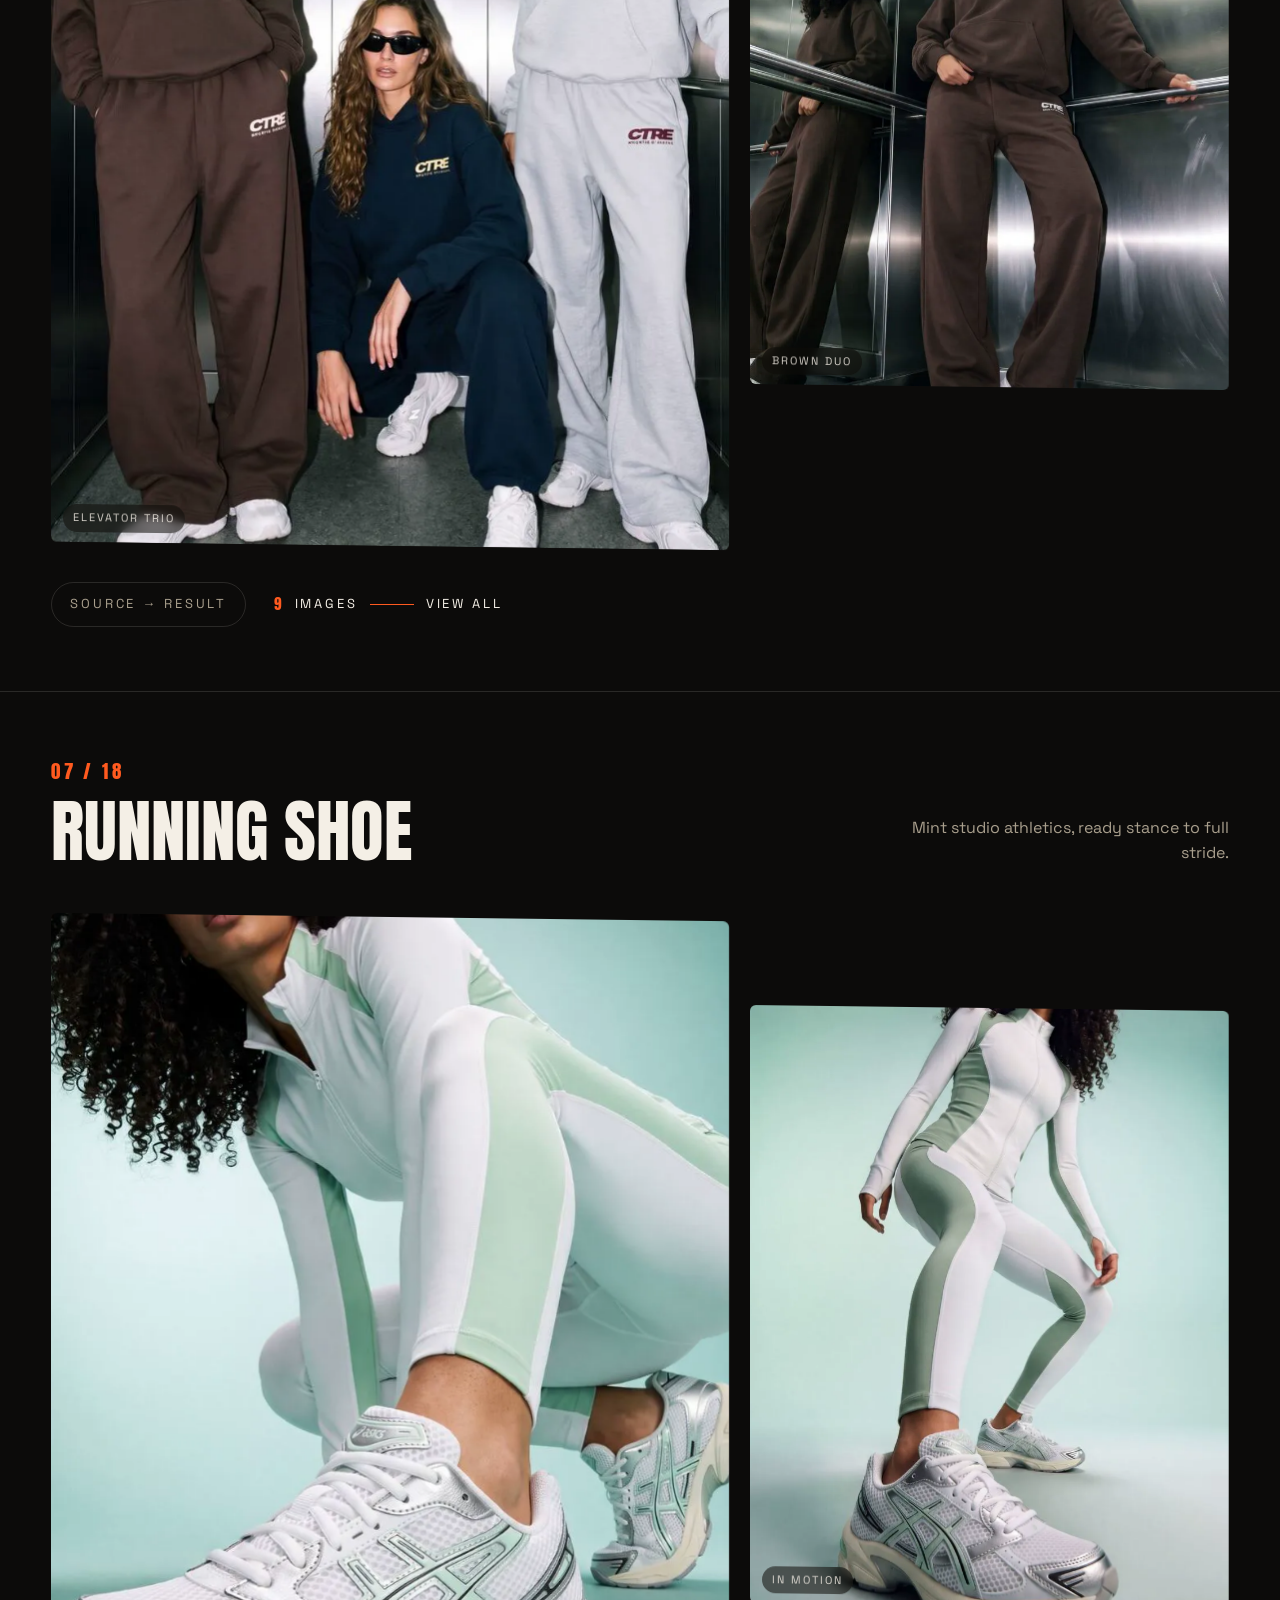
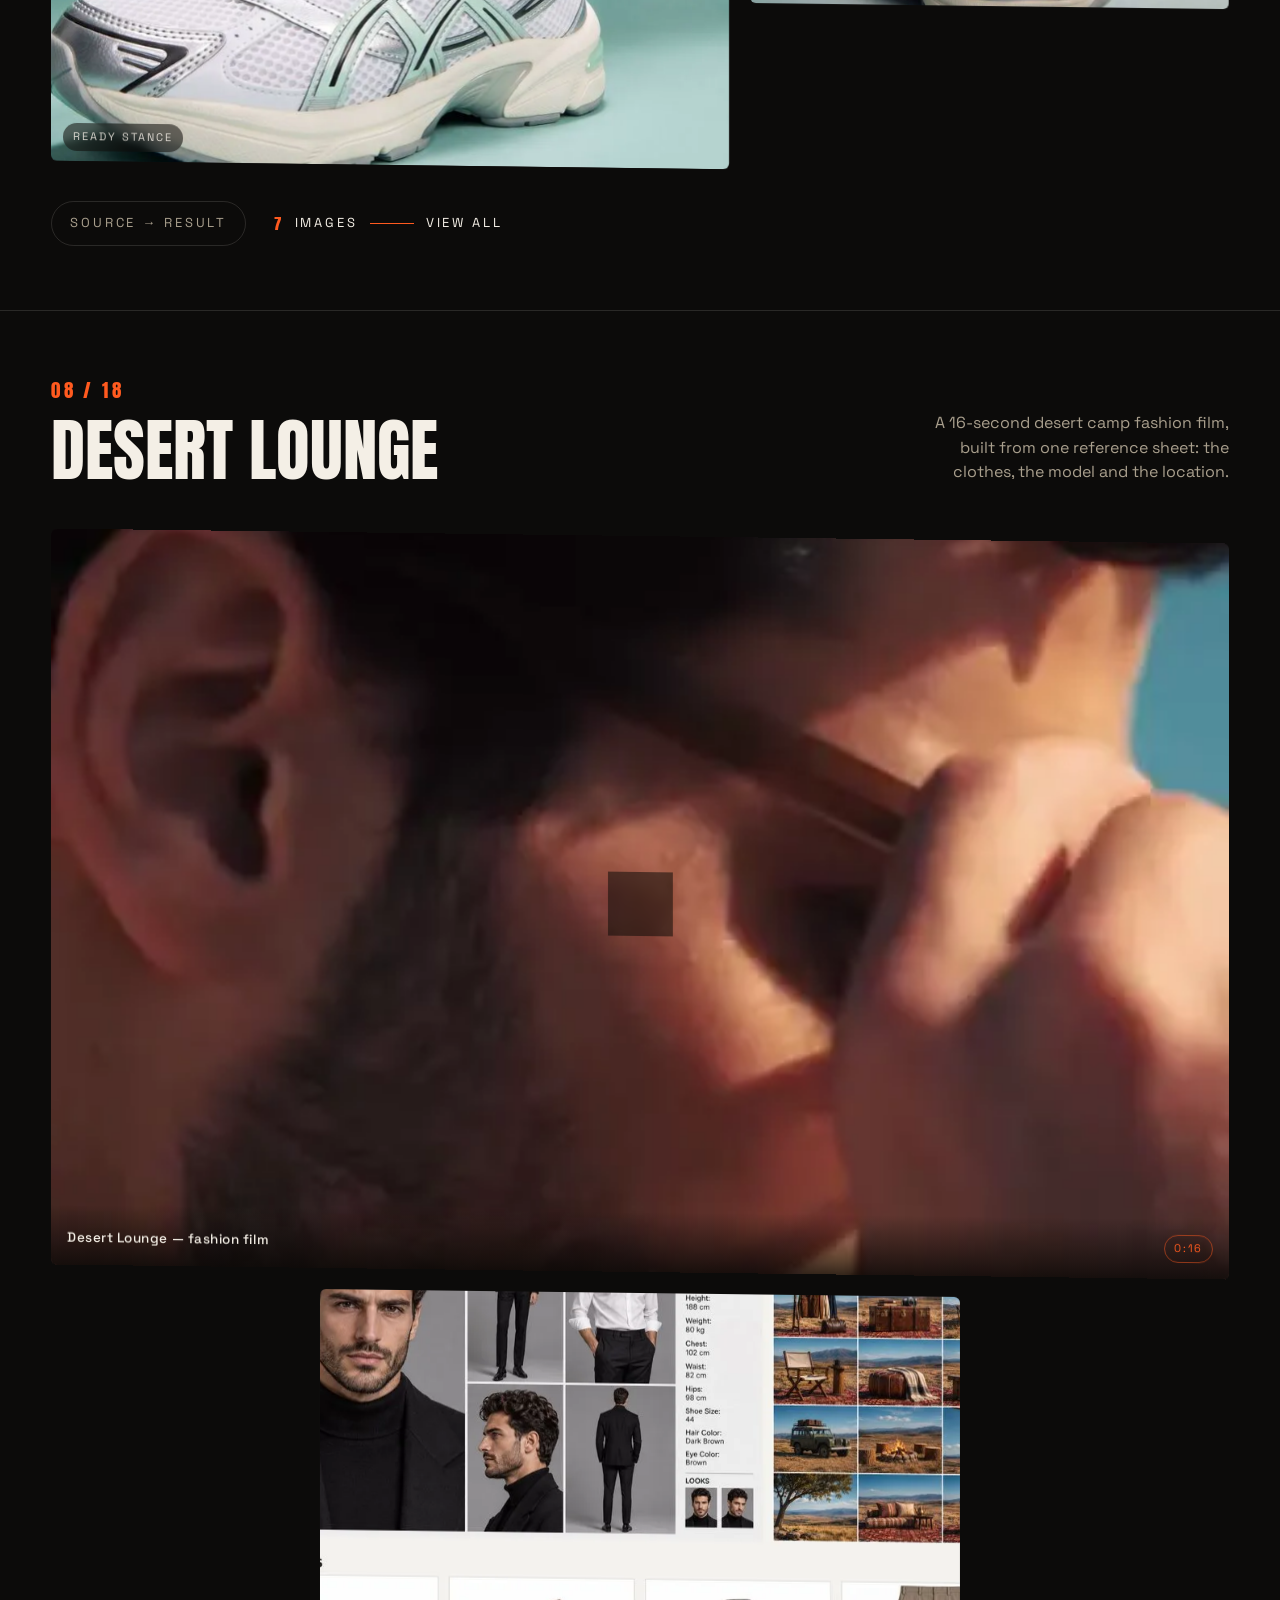
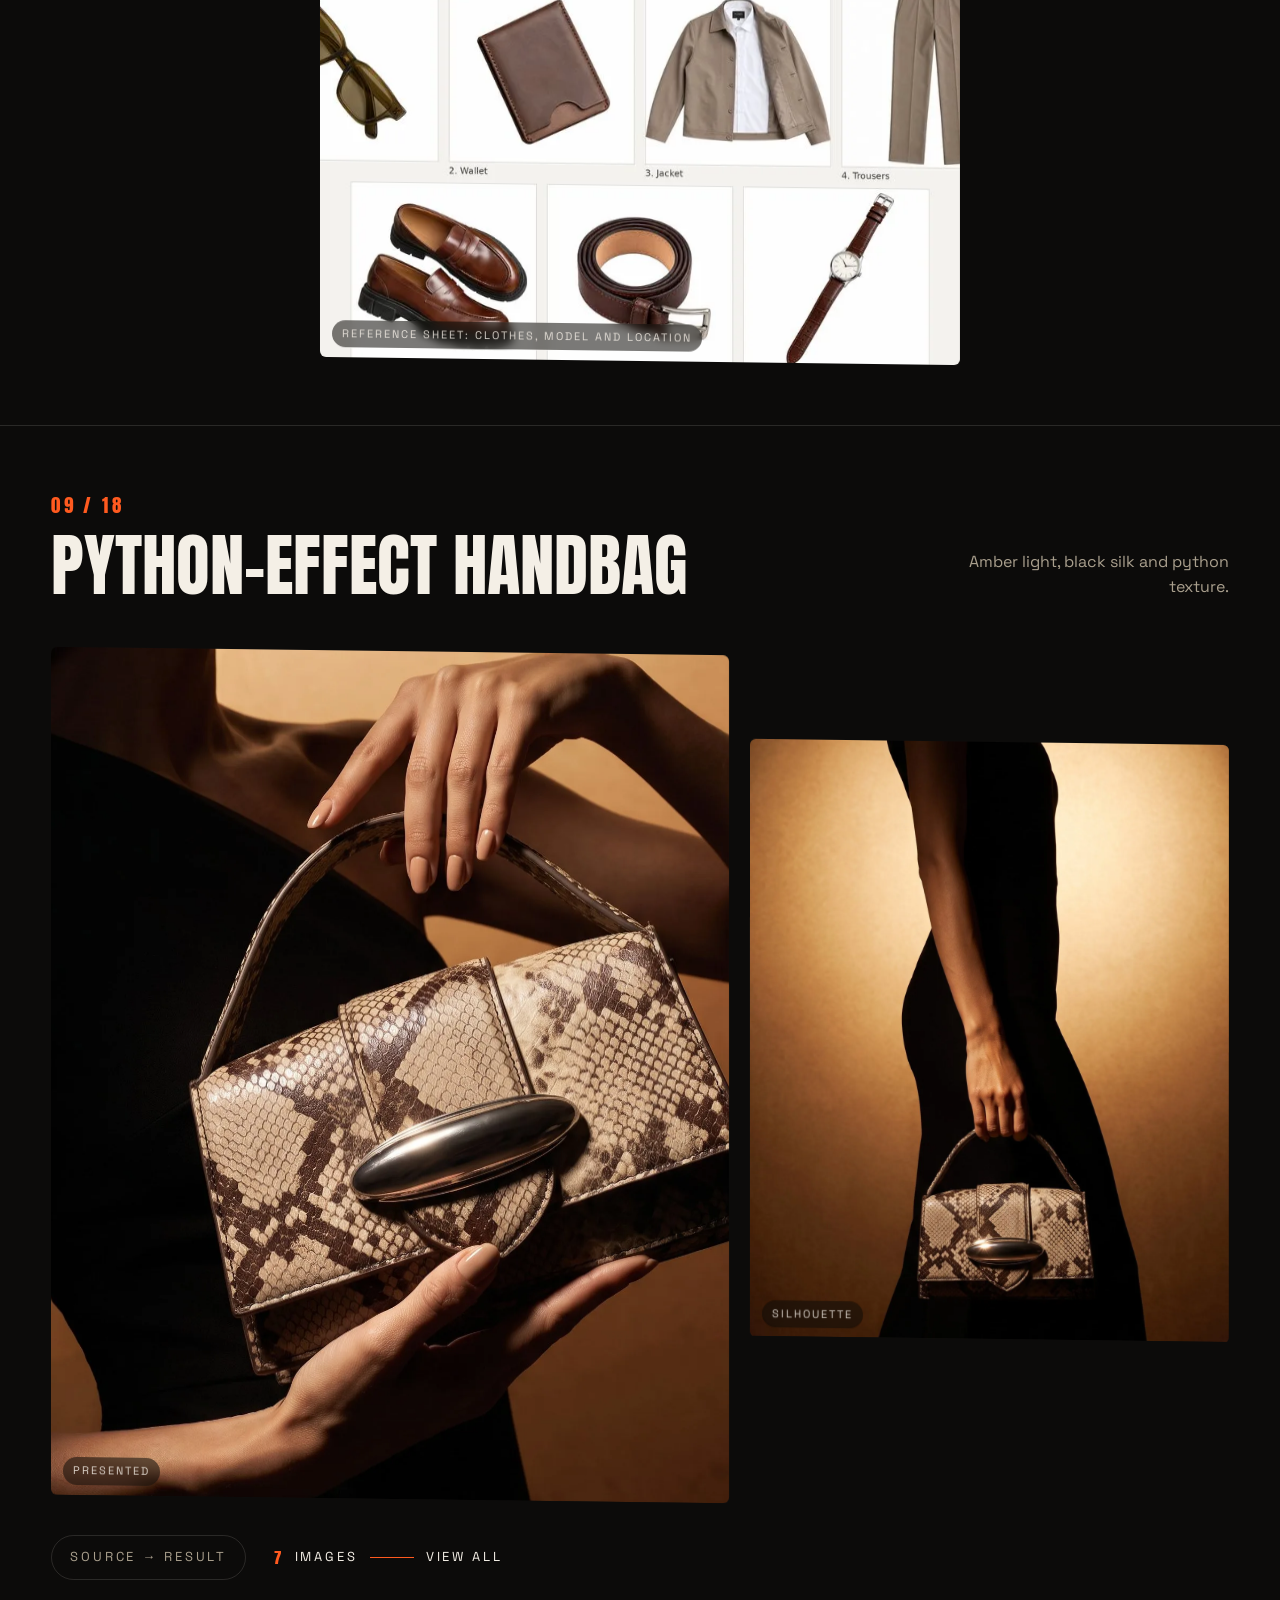
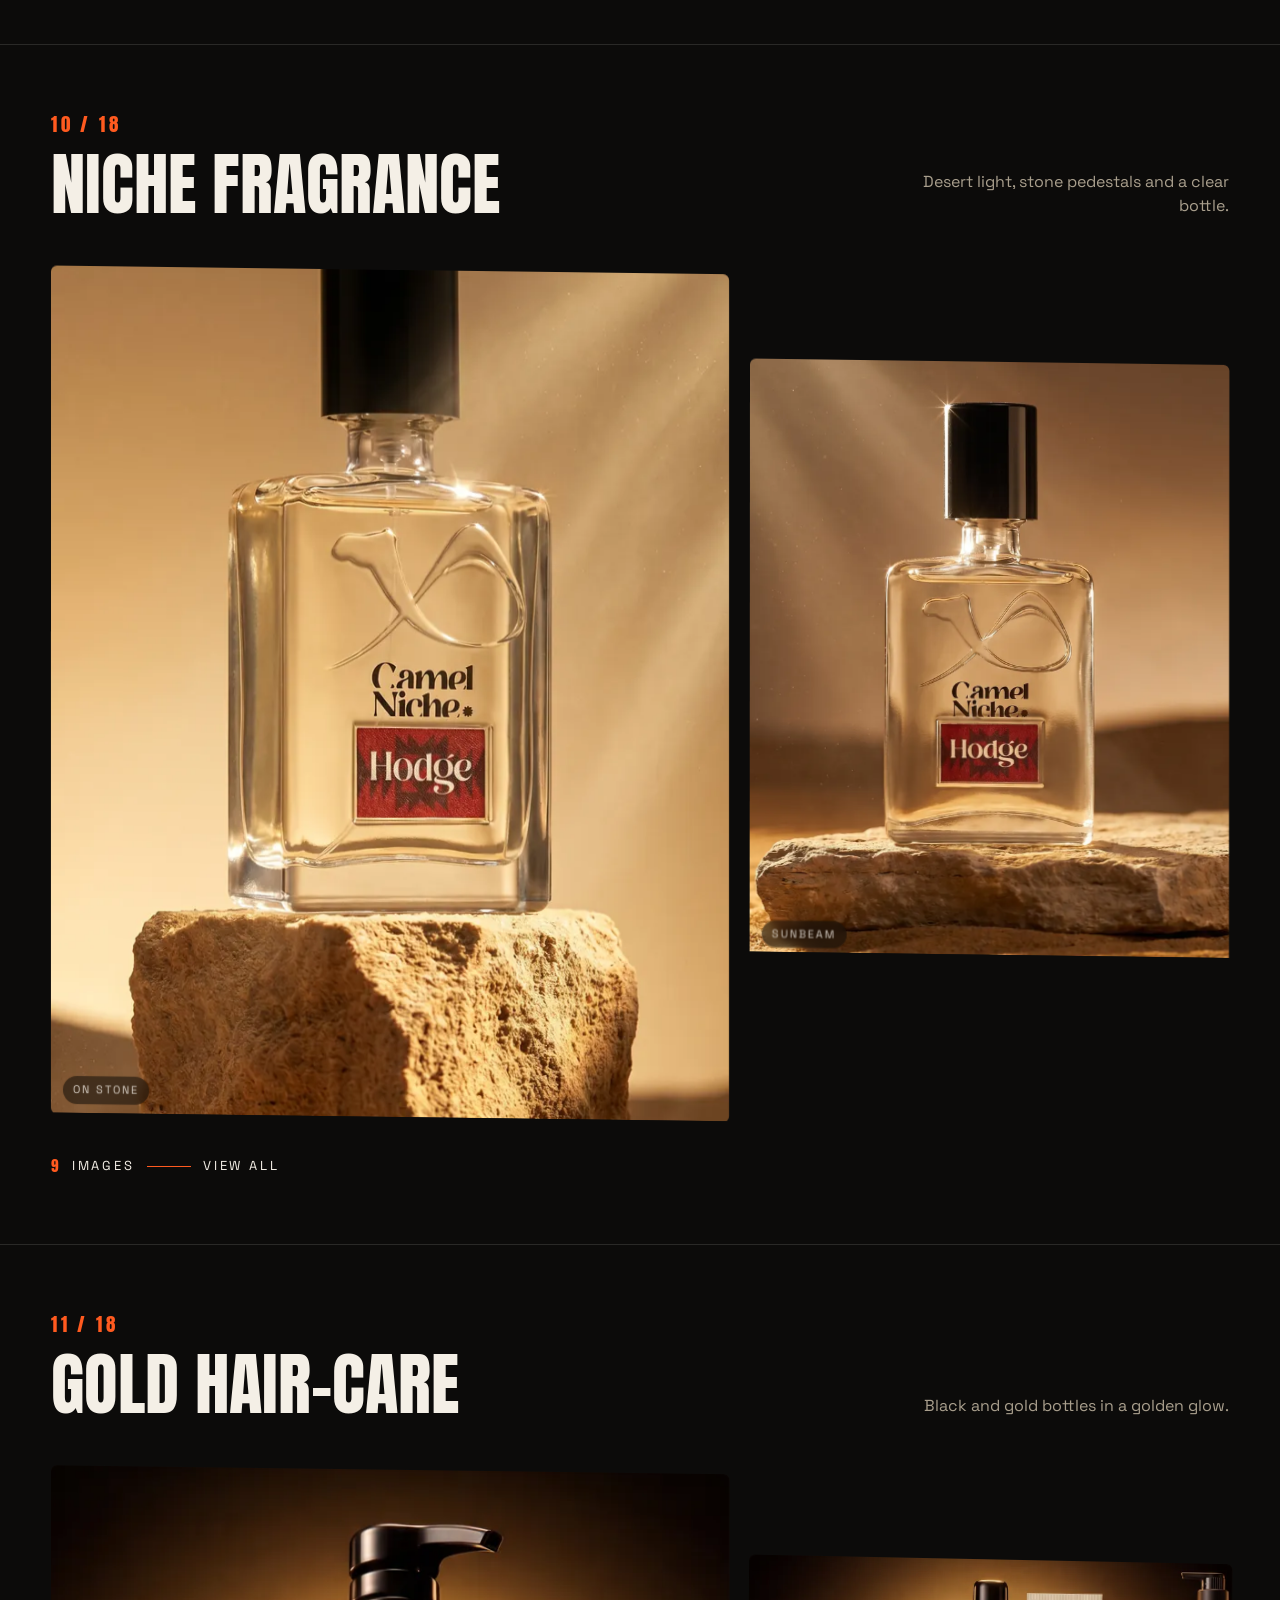
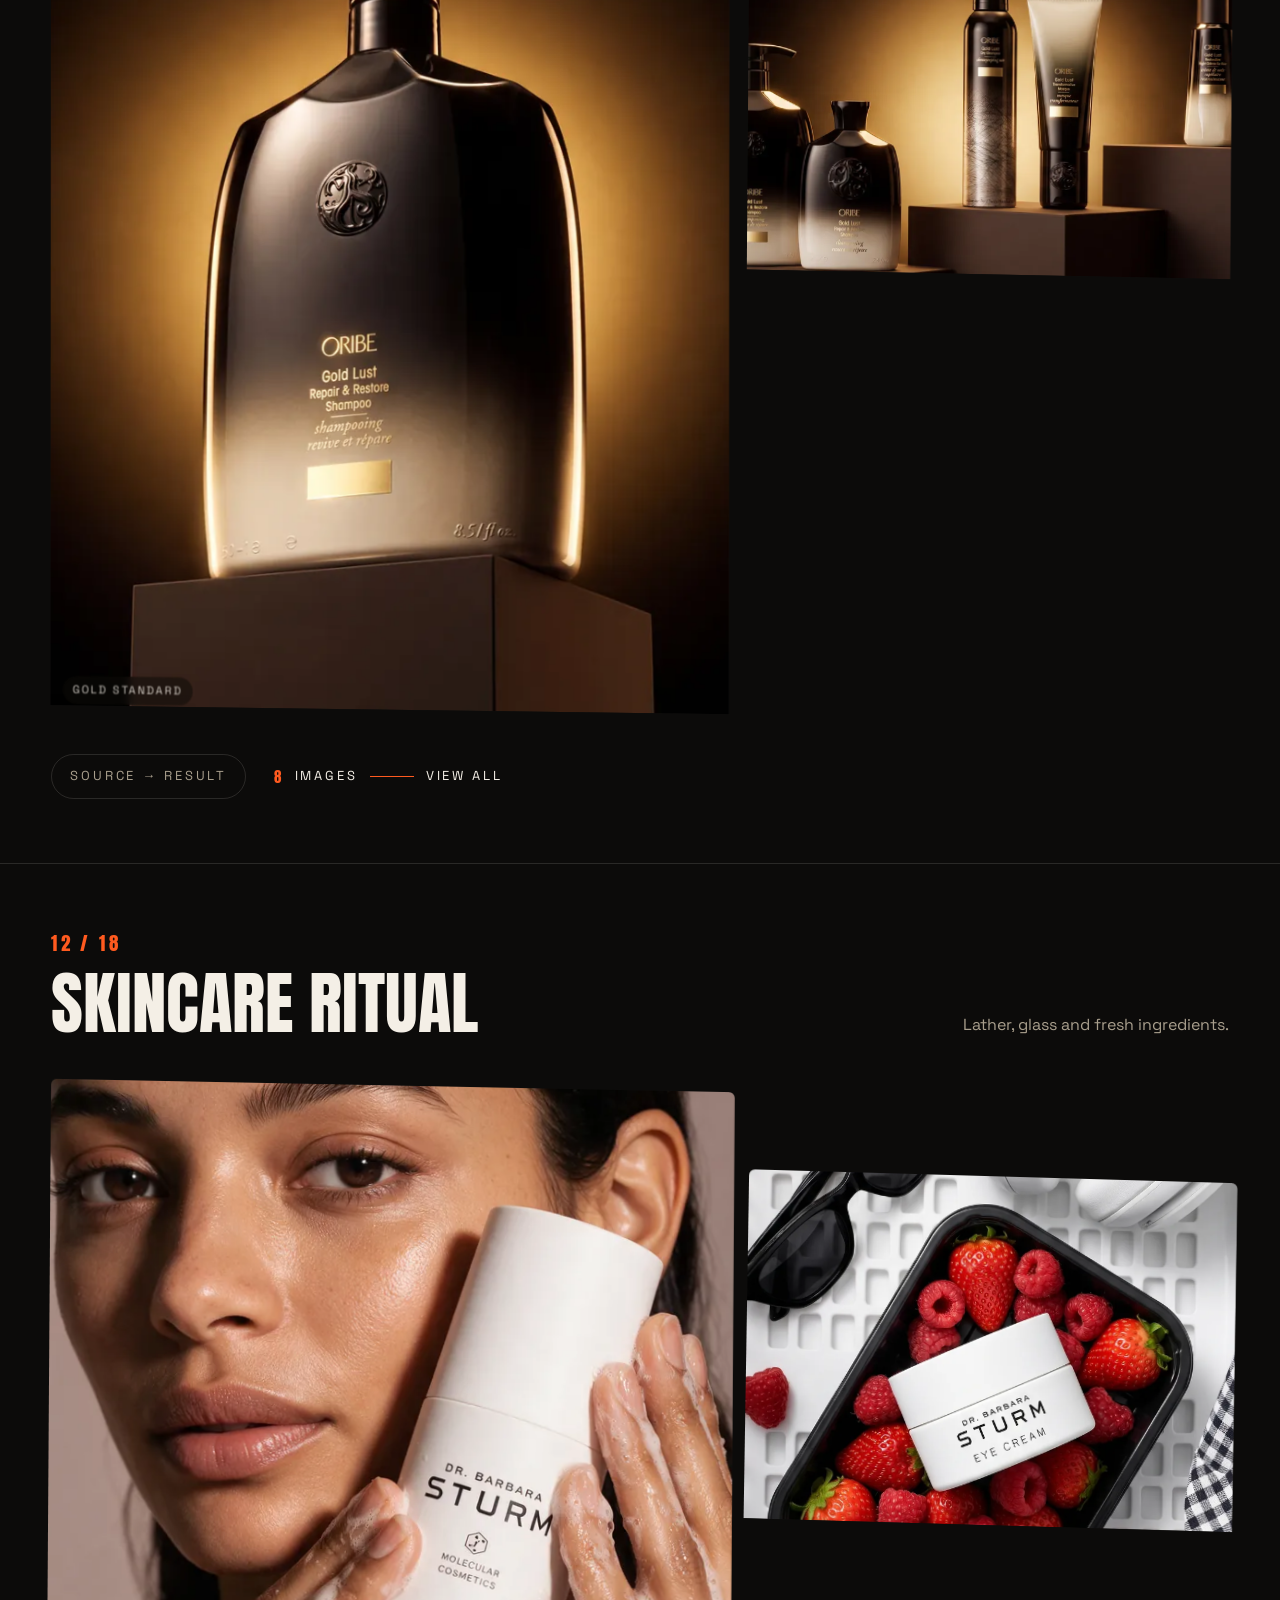
==== commit 277a24bc: "Update series description and reference sheet details" ====
--- a/preview-v4/index.html
+++ b/preview-v4/index.html
@@ -503,7 +503,7 @@
   <article class="series" id="s8">
     <div class="series-top">
       <div><p class="series-id">08 / 18</p><h3 class="series-title">Desert Lounge</h3></div>
-      <p class="series-tag">A 16-second desert camp fashion film, built from model, product and location reference sheets.</p>
+      <p class="series-tag">A 16-second desert camp fashion film, built from one reference sheet: the clothes, the model and the location.</p>
     </div>
     <div class="sgrid">
       <button class="vcard feat reveal" data-v="desert-lounge" style="grid-column:1/-1">
@@ -512,10 +512,8 @@
         <span class="playic"><svg viewBox="0 0 24 24"><path d="M8 5v14l11-7z"/></svg></span>
         <span class="vmeta"><span class="vname">Desert Lounge &mdash; fashion film</span><span class="vdur">0:16</span></span>
       </button>
-      <figure class="shot sp7 a-169 reveal"><img decoding="async" src="sources/desert-ref.webp" alt="Model, product and location reference sheets for the Desert Lounge film"><figcaption class="cap">Reference sheets</figcaption></figure>
-      <figure class="shot sp5 a-169 push1 reveal"><img decoding="async" src="photos/desert-10.webp" alt="Vintage off-road car loaded with luggage in a desert valley"><figcaption class="cap">Expedition</figcaption></figure>
-    </div>
-    <button class="viewall" data-series="7"><b>4</b> images <i></i> View all</button>
+      <figure class="shot reveal" style="grid-column:1/-1;aspect-ratio:1000/1044;width:100%;max-width:640px;justify-self:center"><img decoding="async" src="sources/desert-ref.webp" alt="Model, product and location reference sheet for the Desert Lounge film"><figcaption class="cap">Reference sheet: clothes, model and location</figcaption></figure>
+    </div>
   </article>
 
   <article class="series" id="s9">
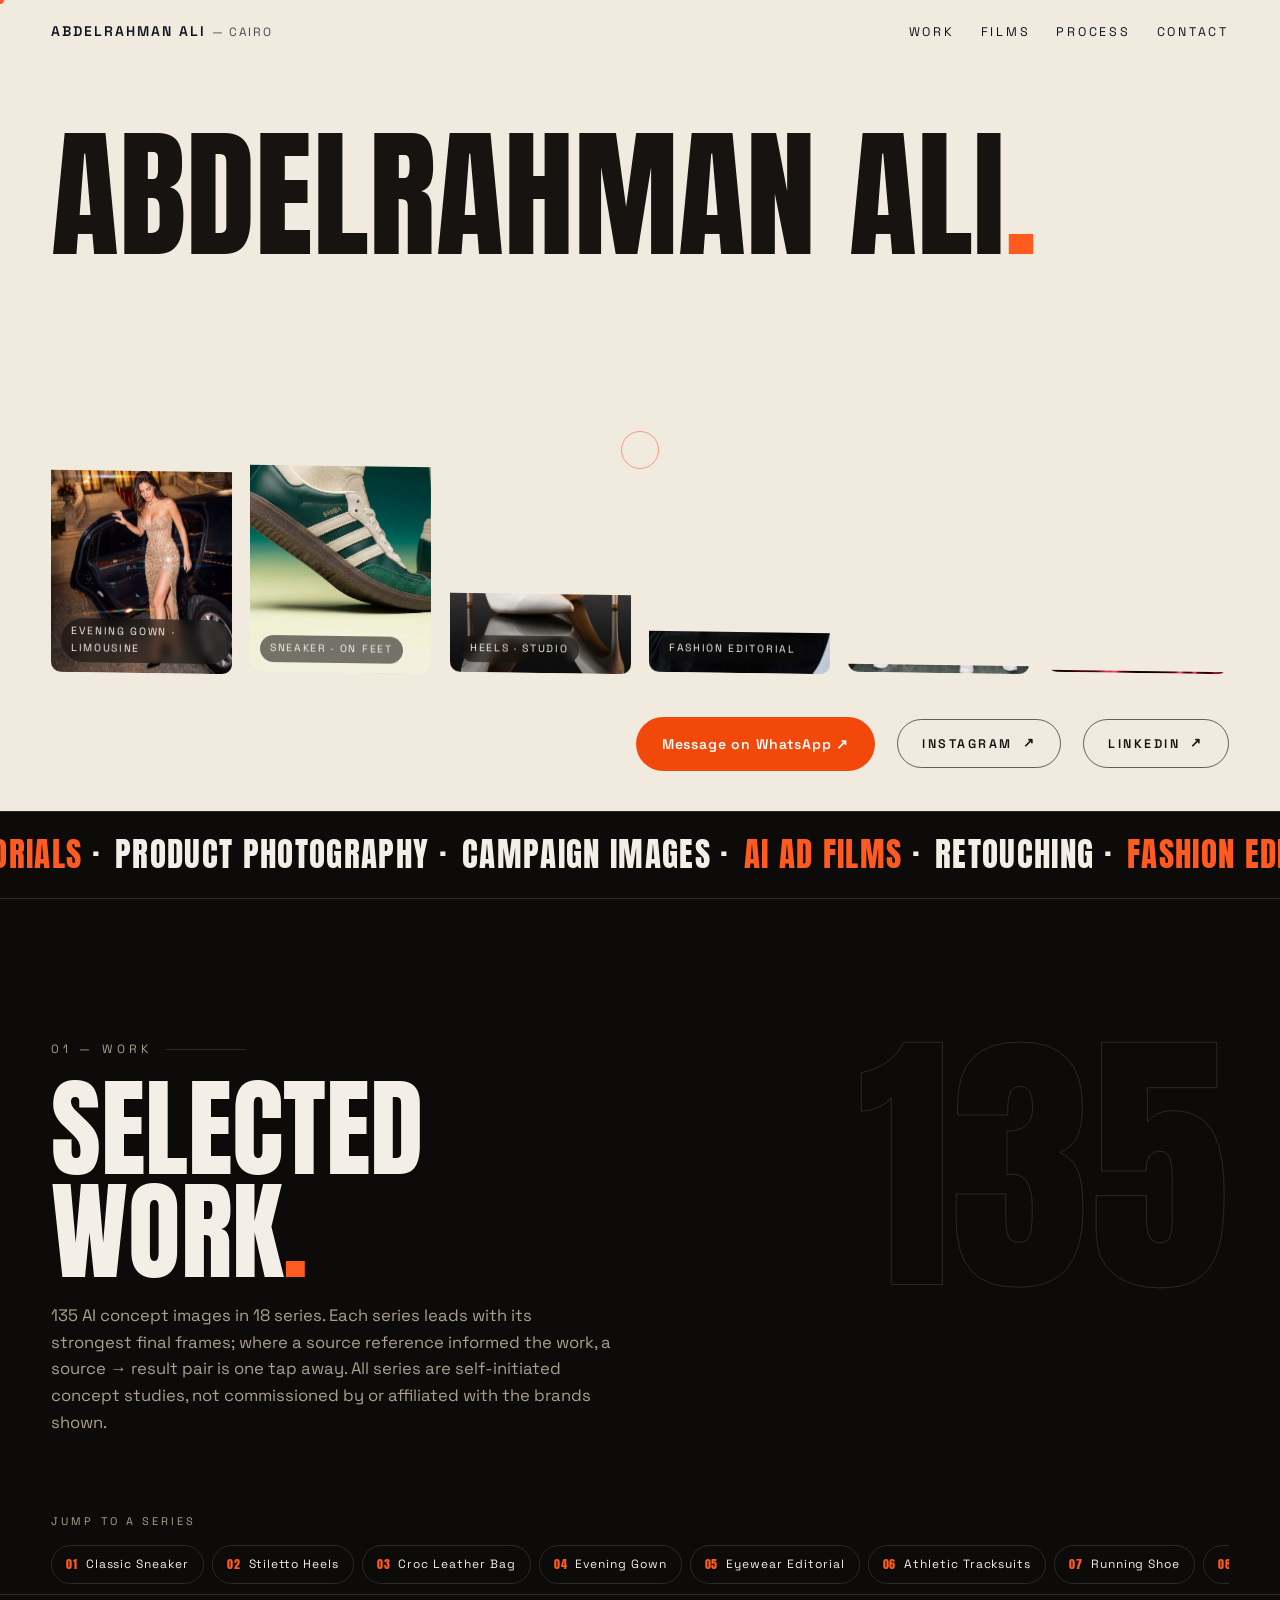
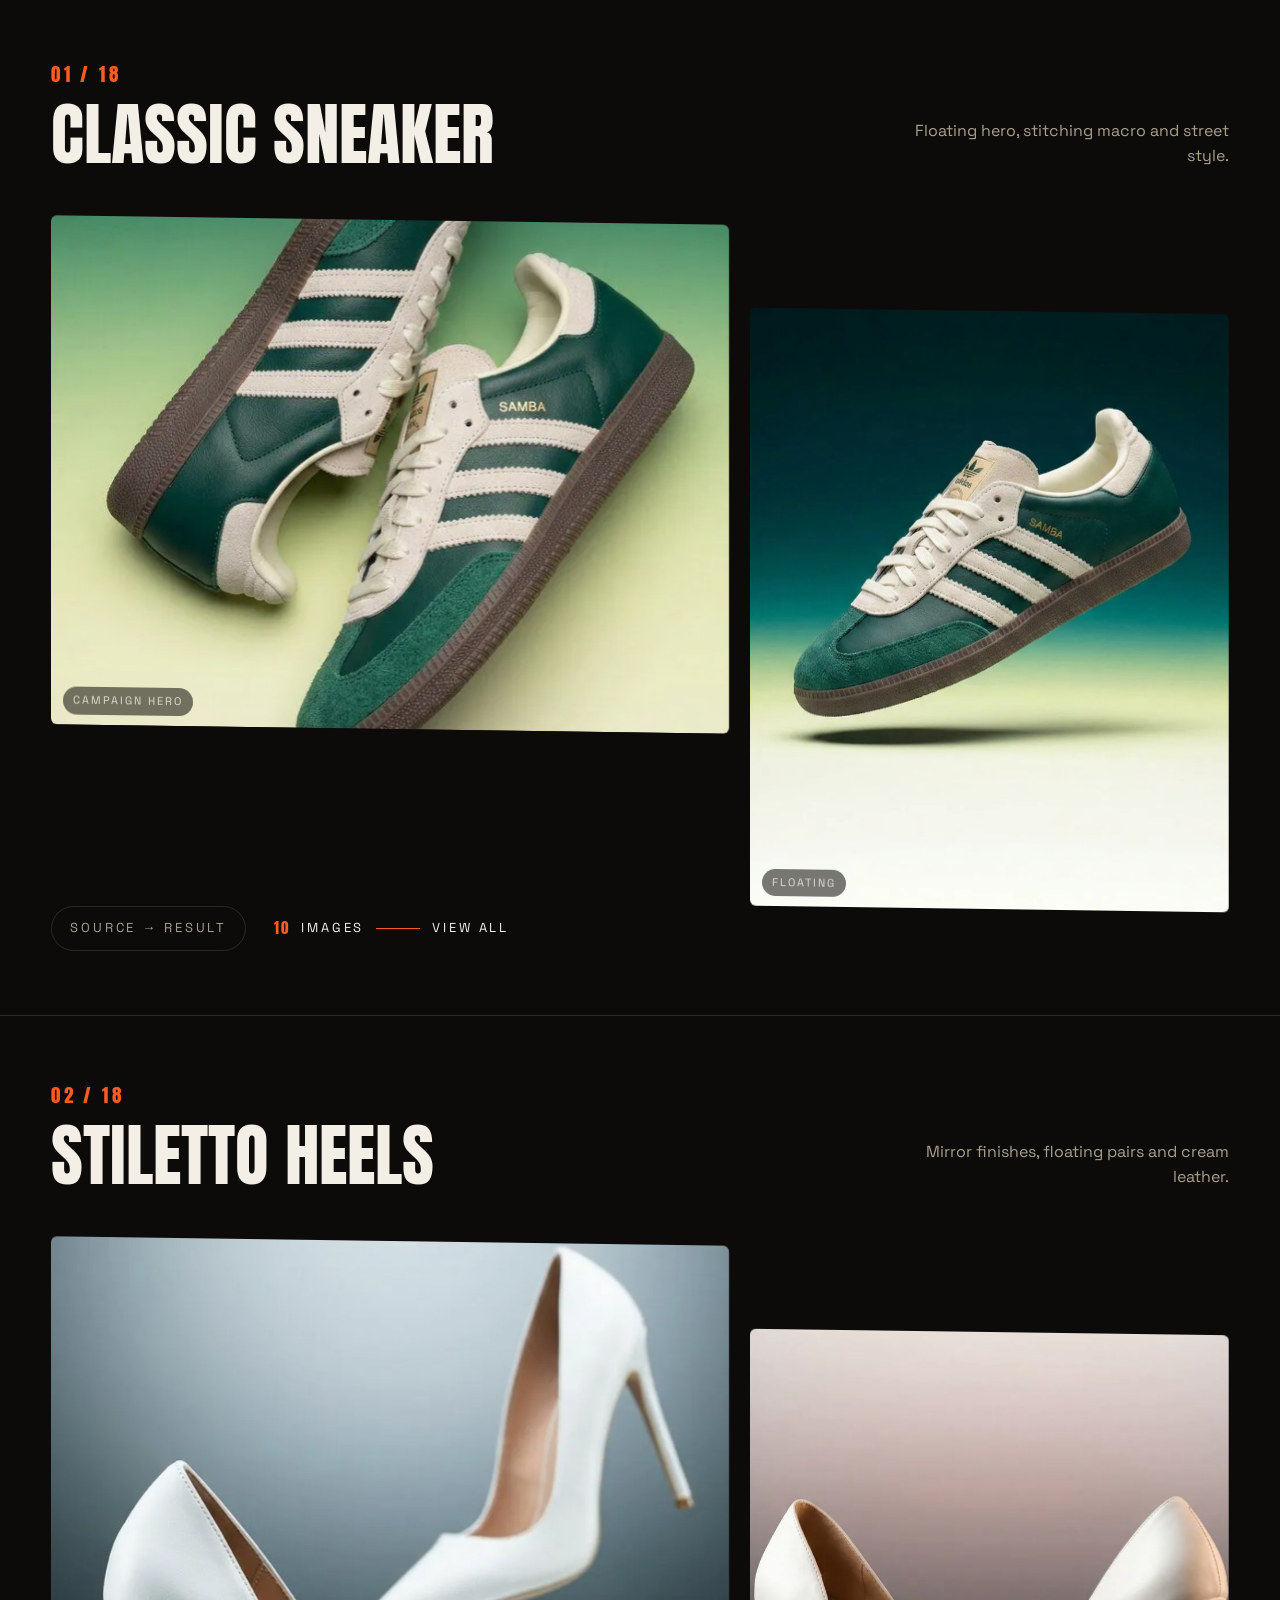
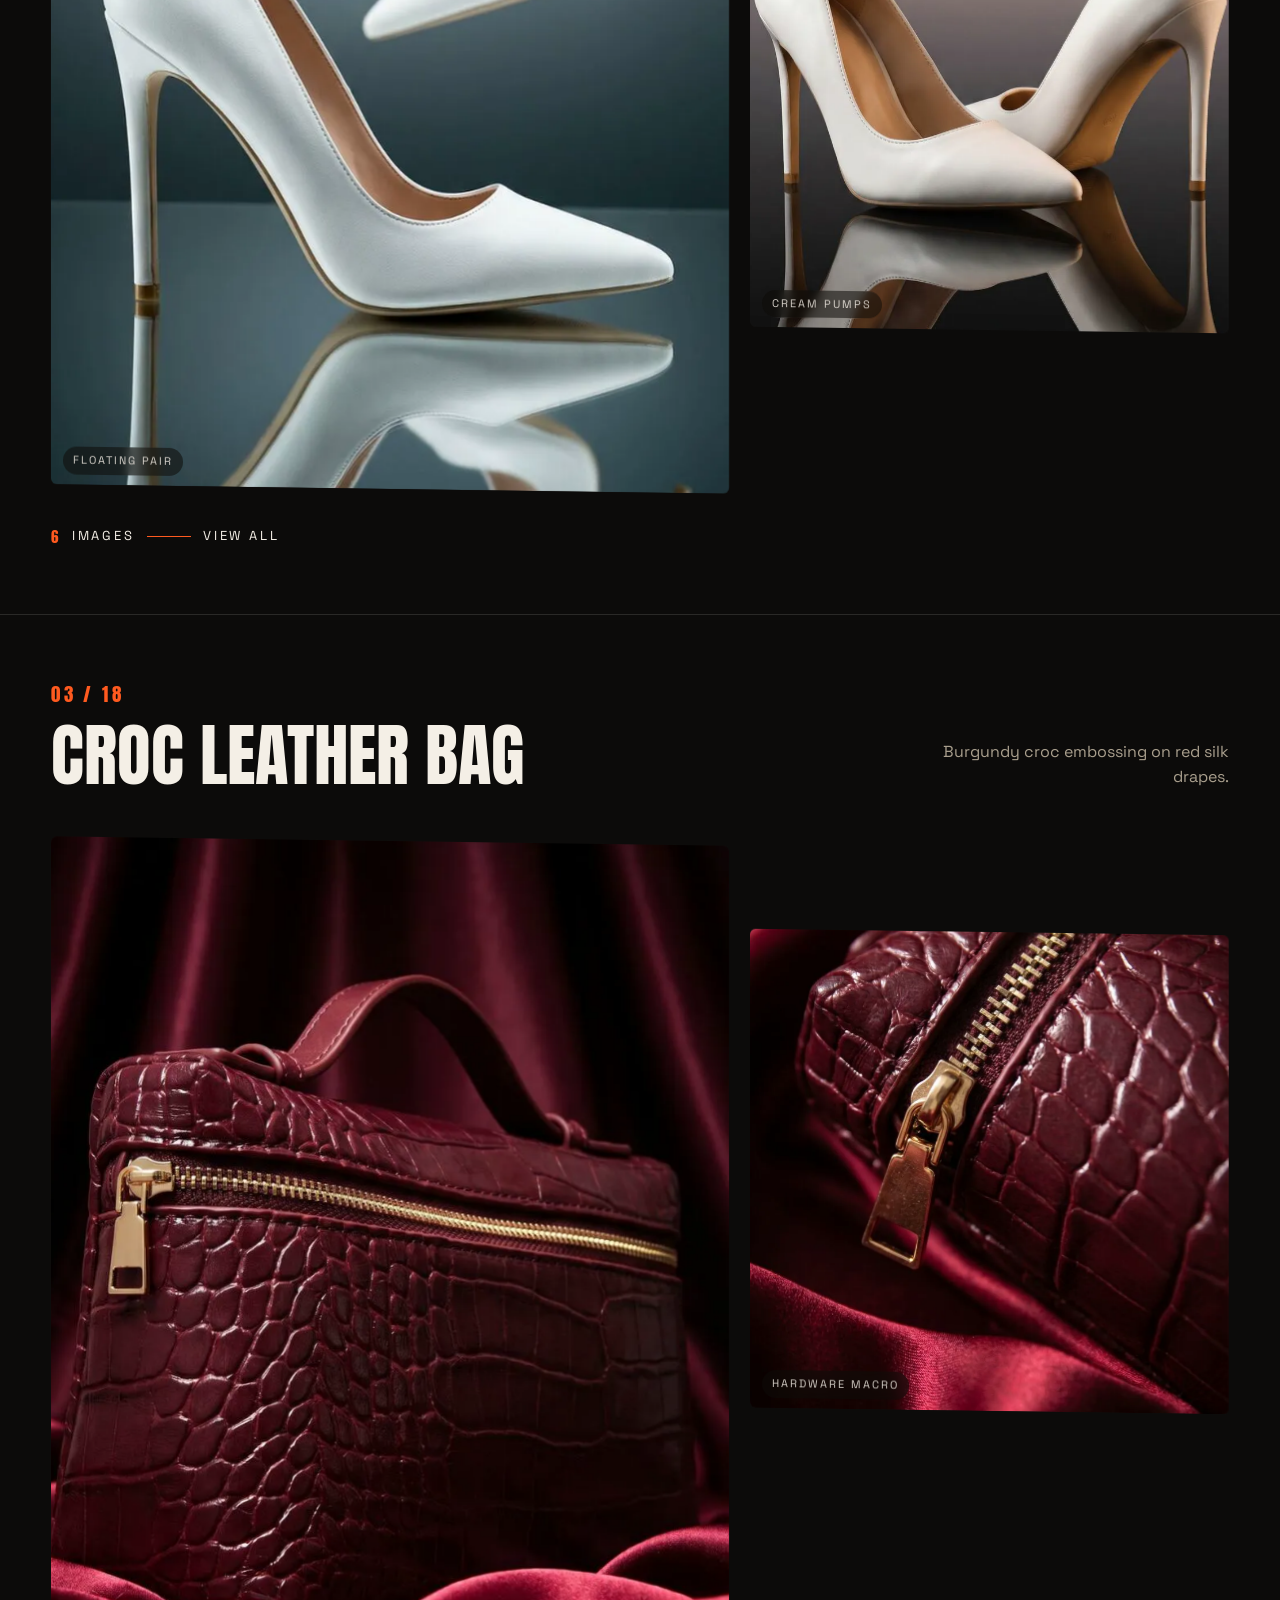
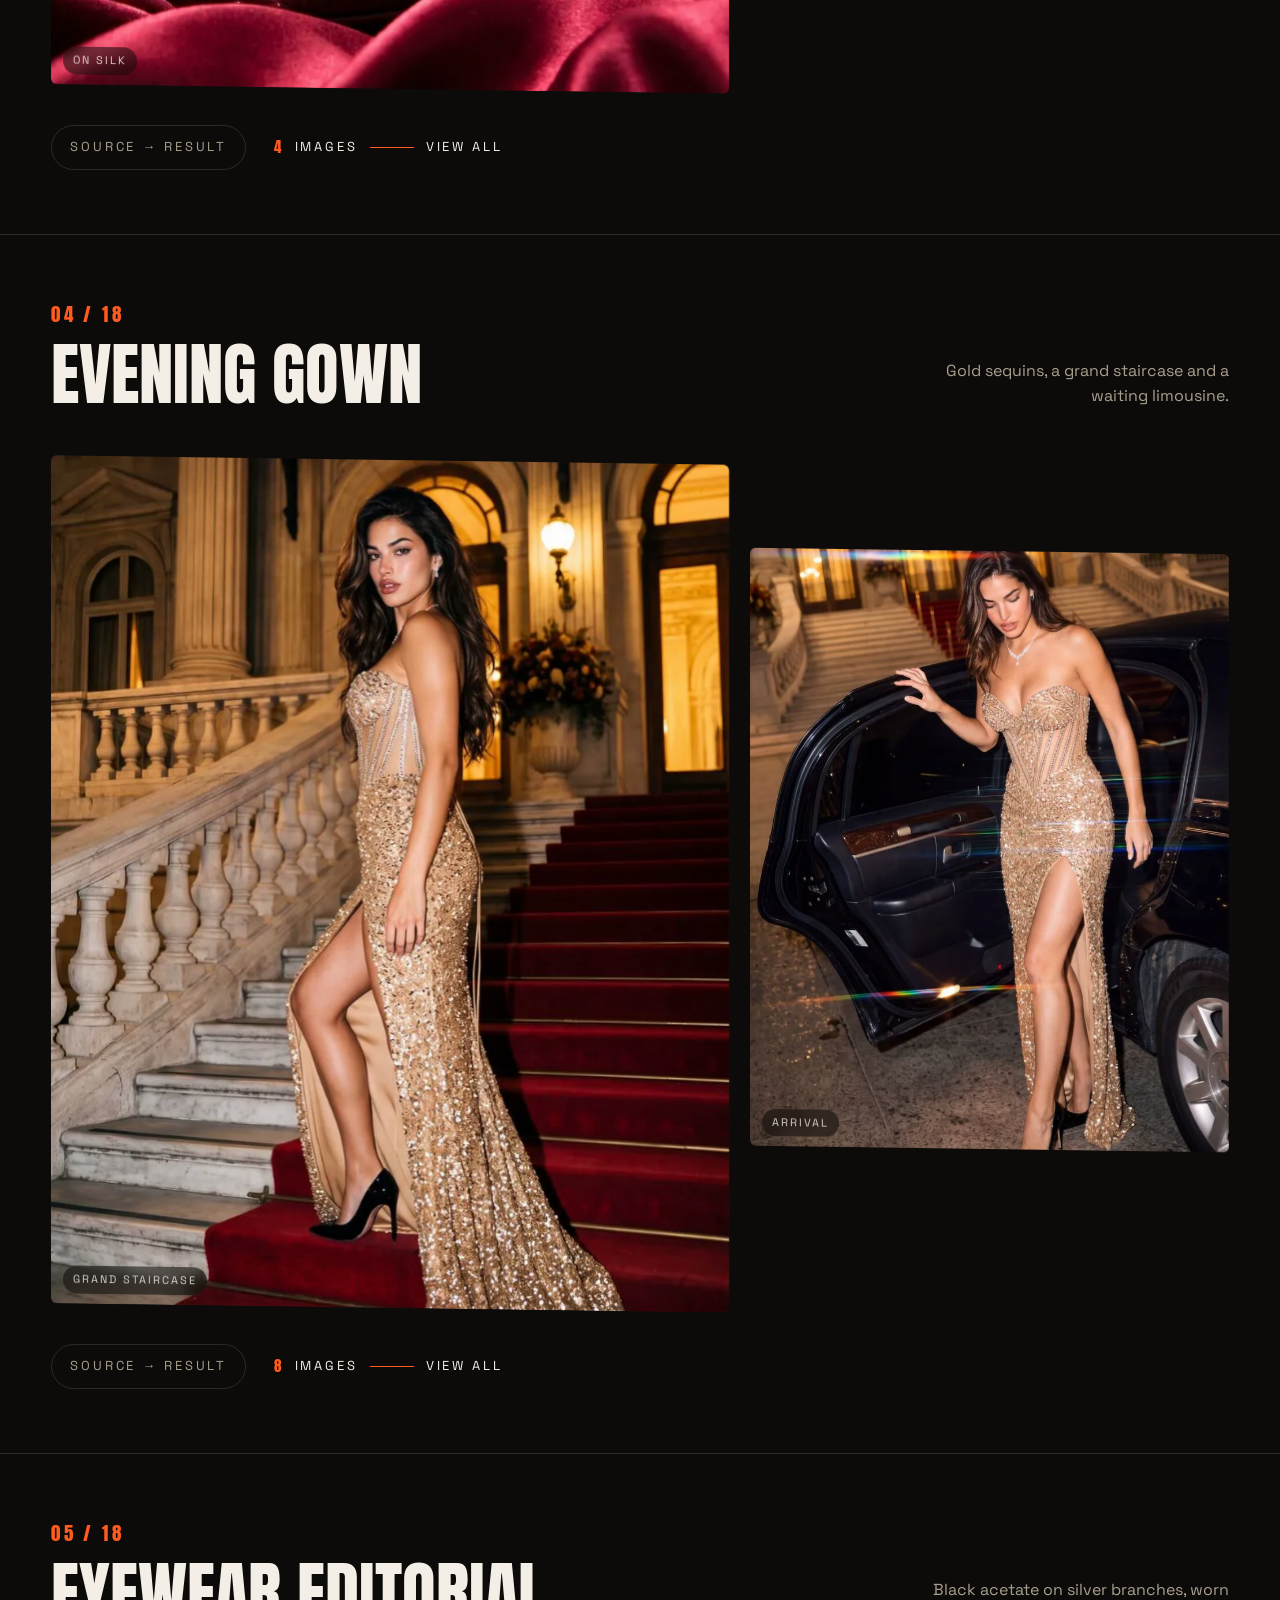
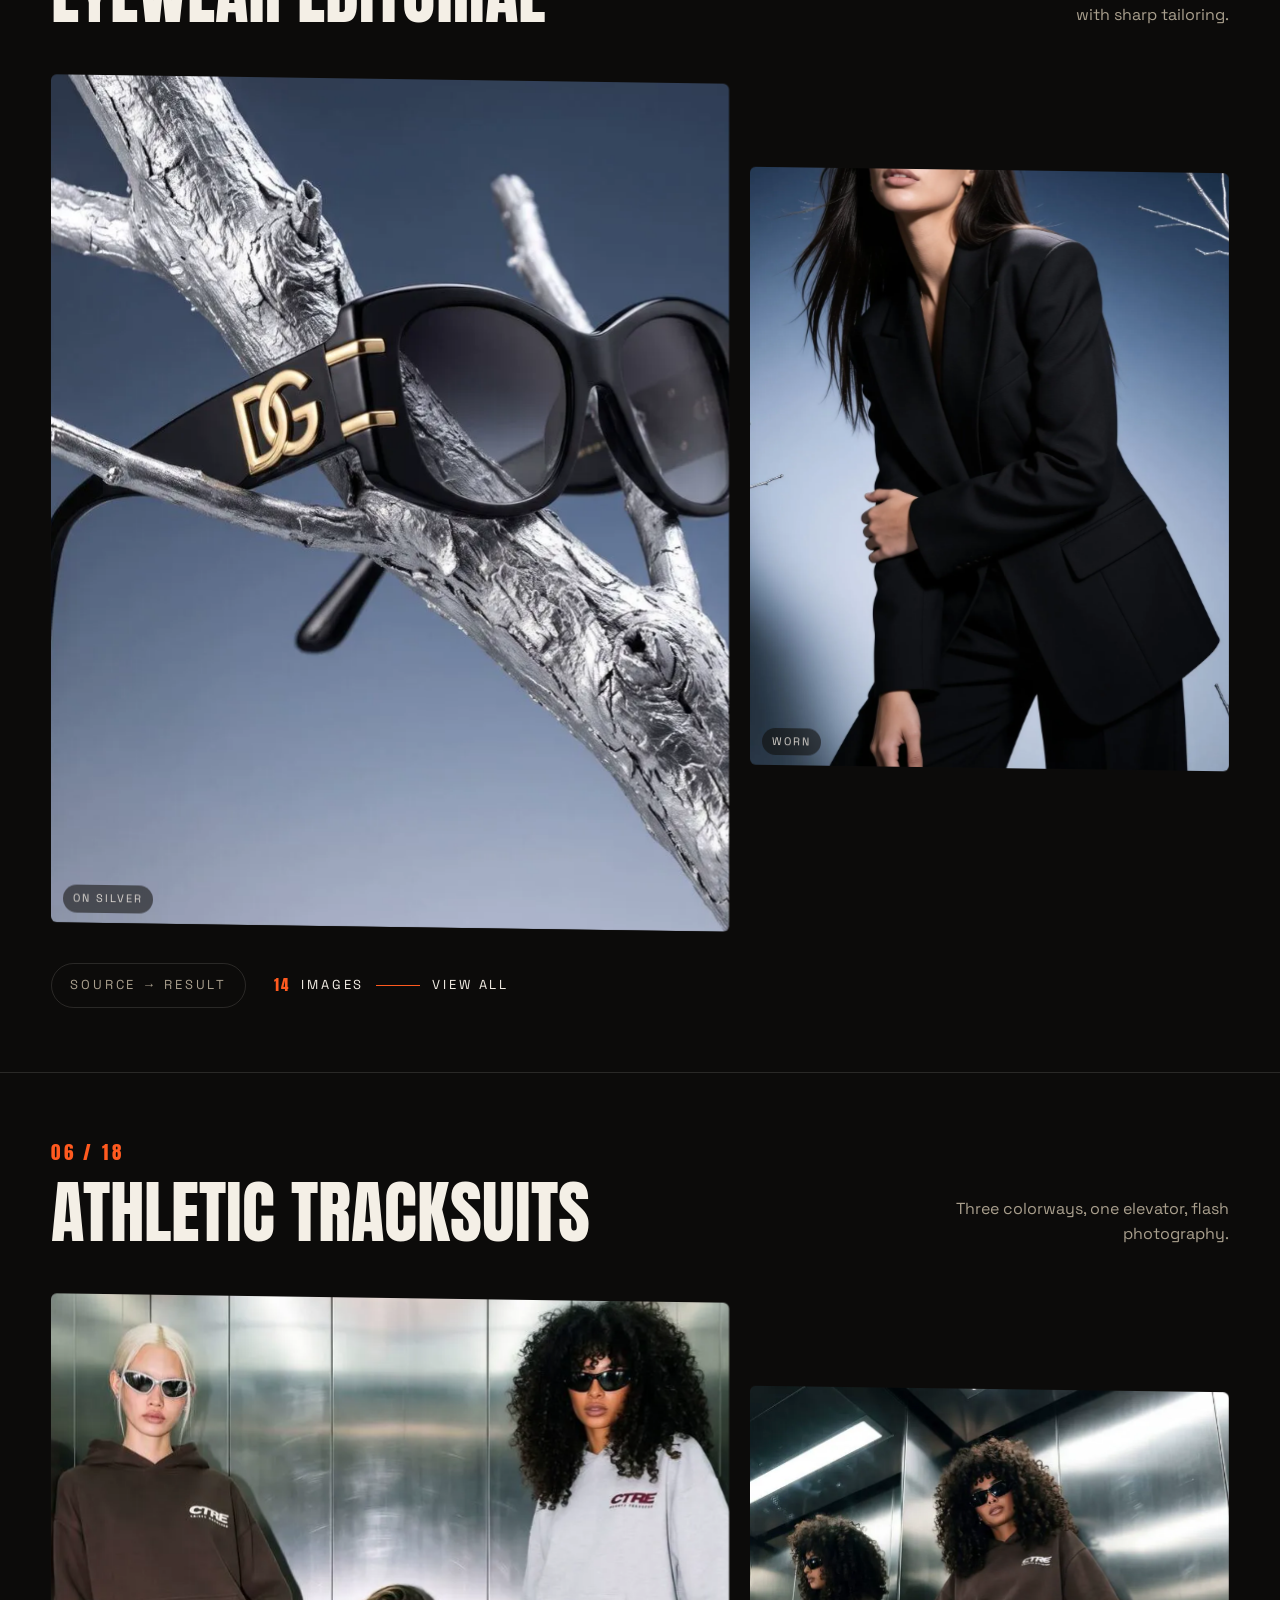
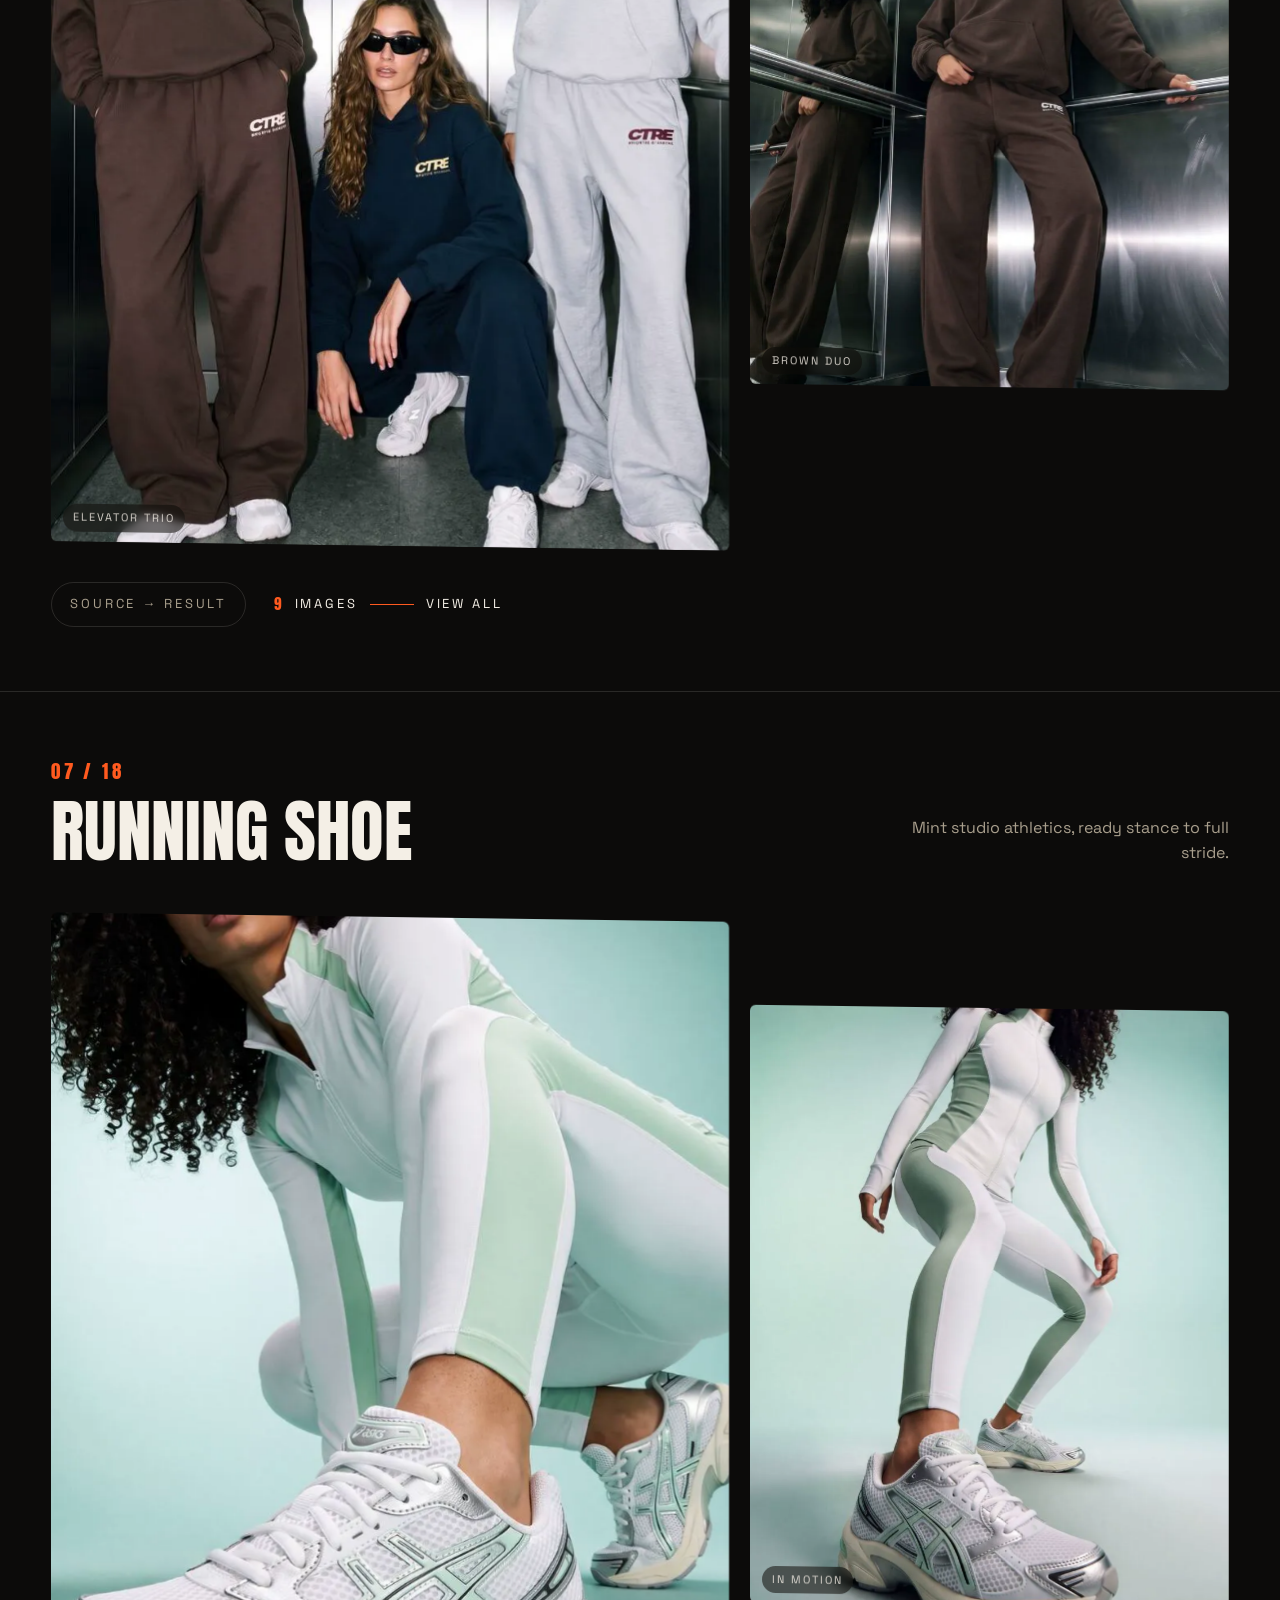
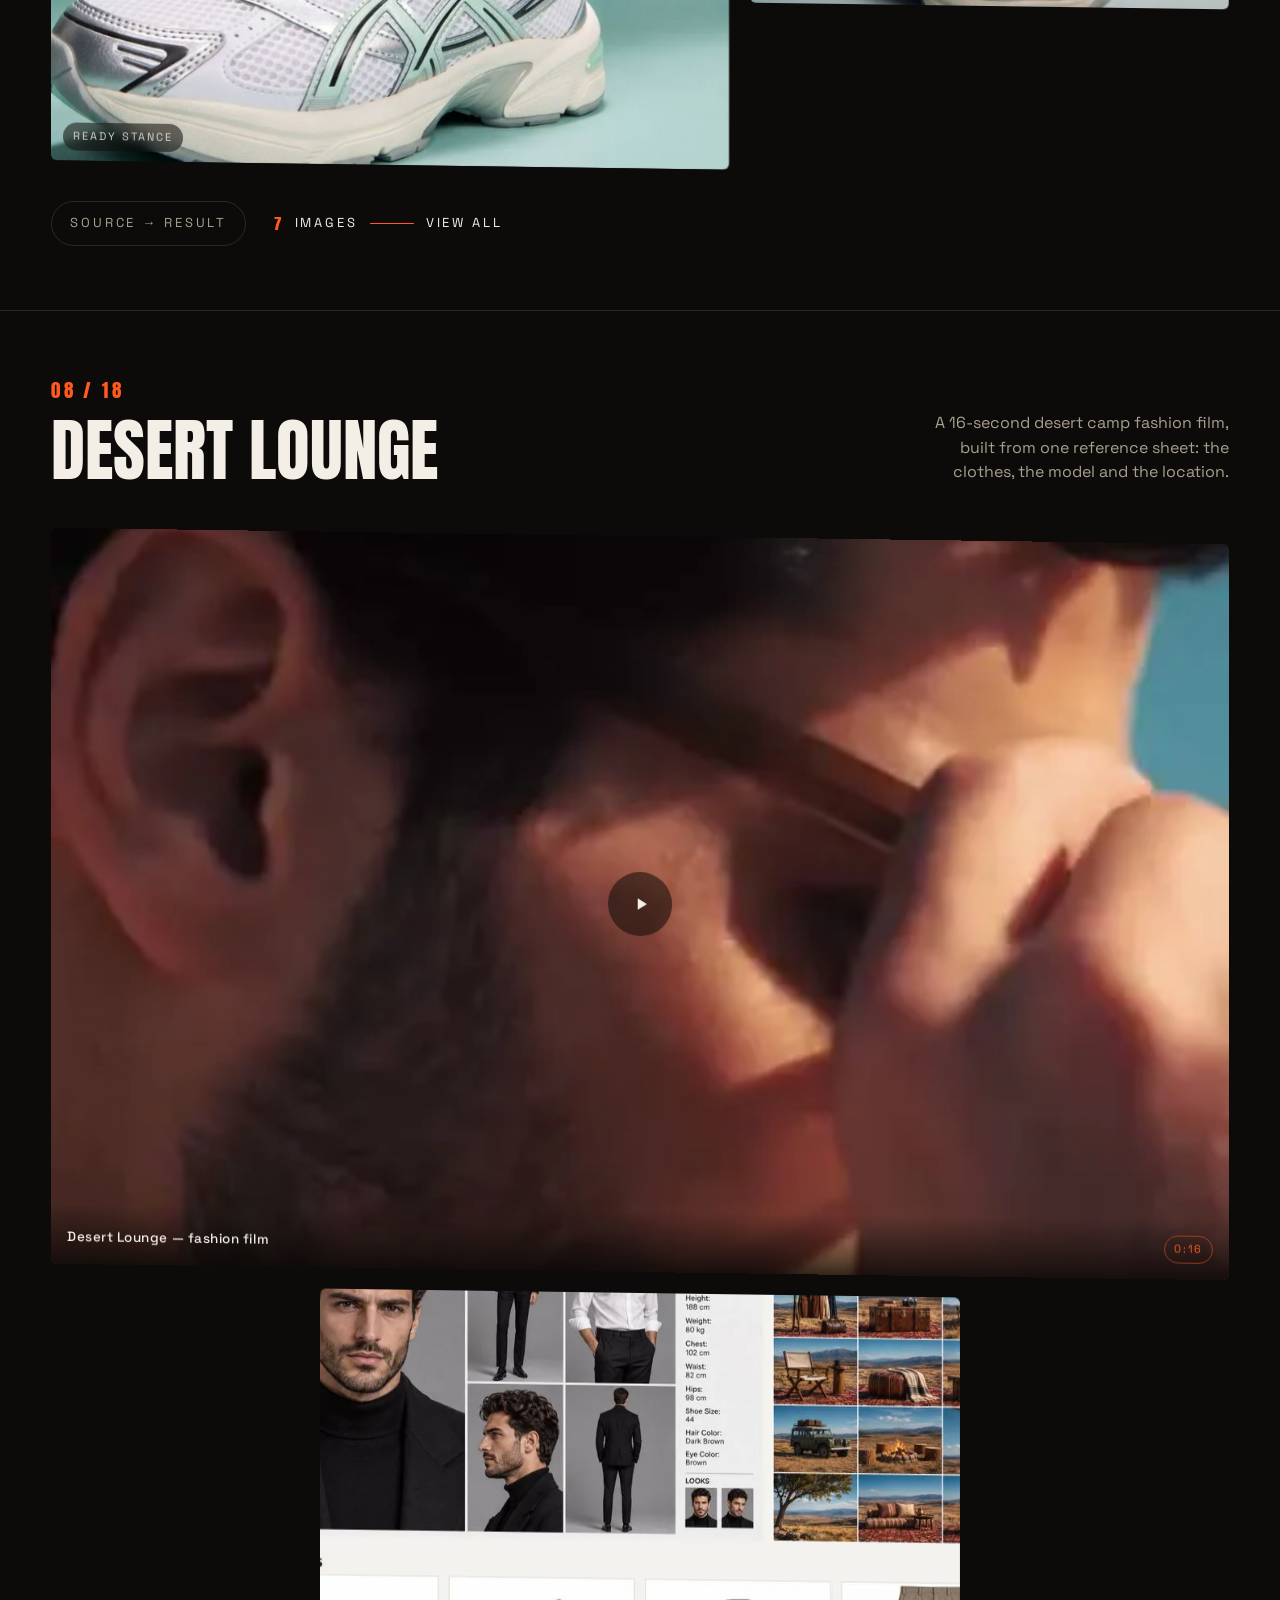
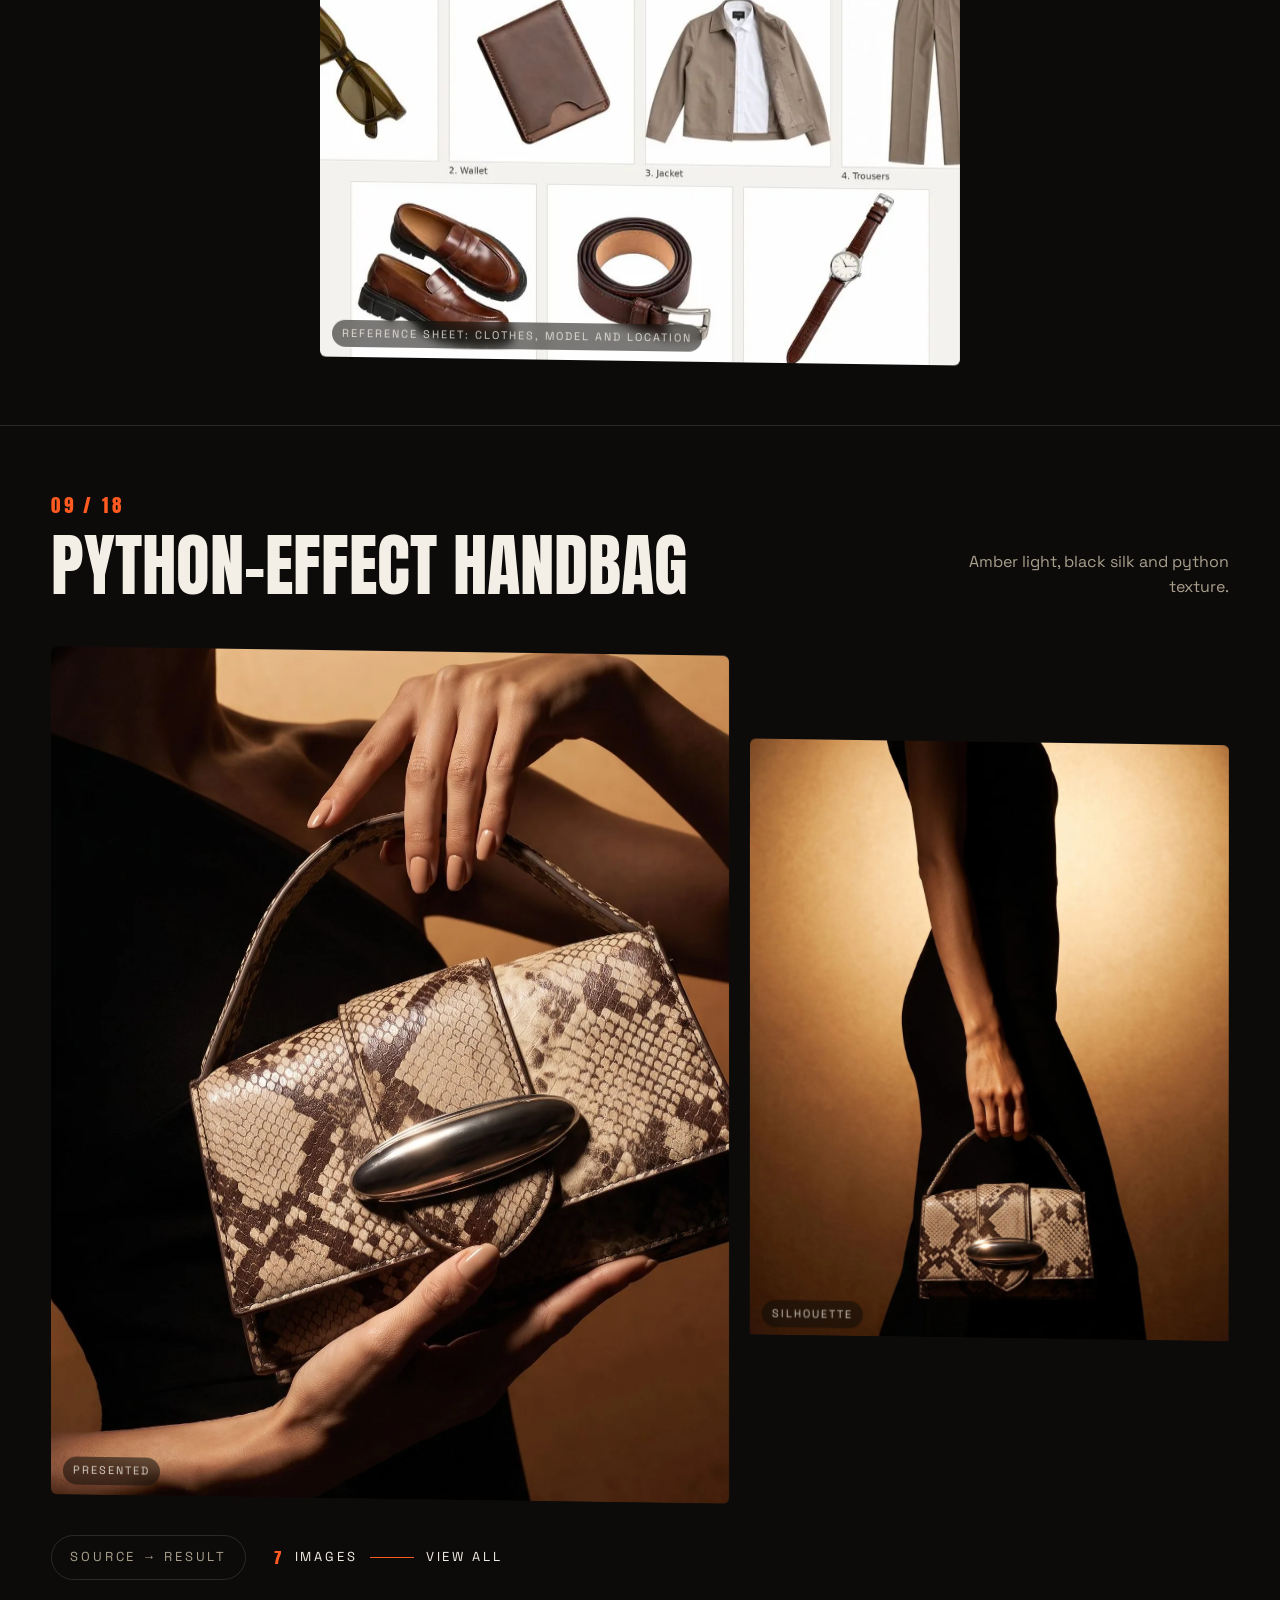
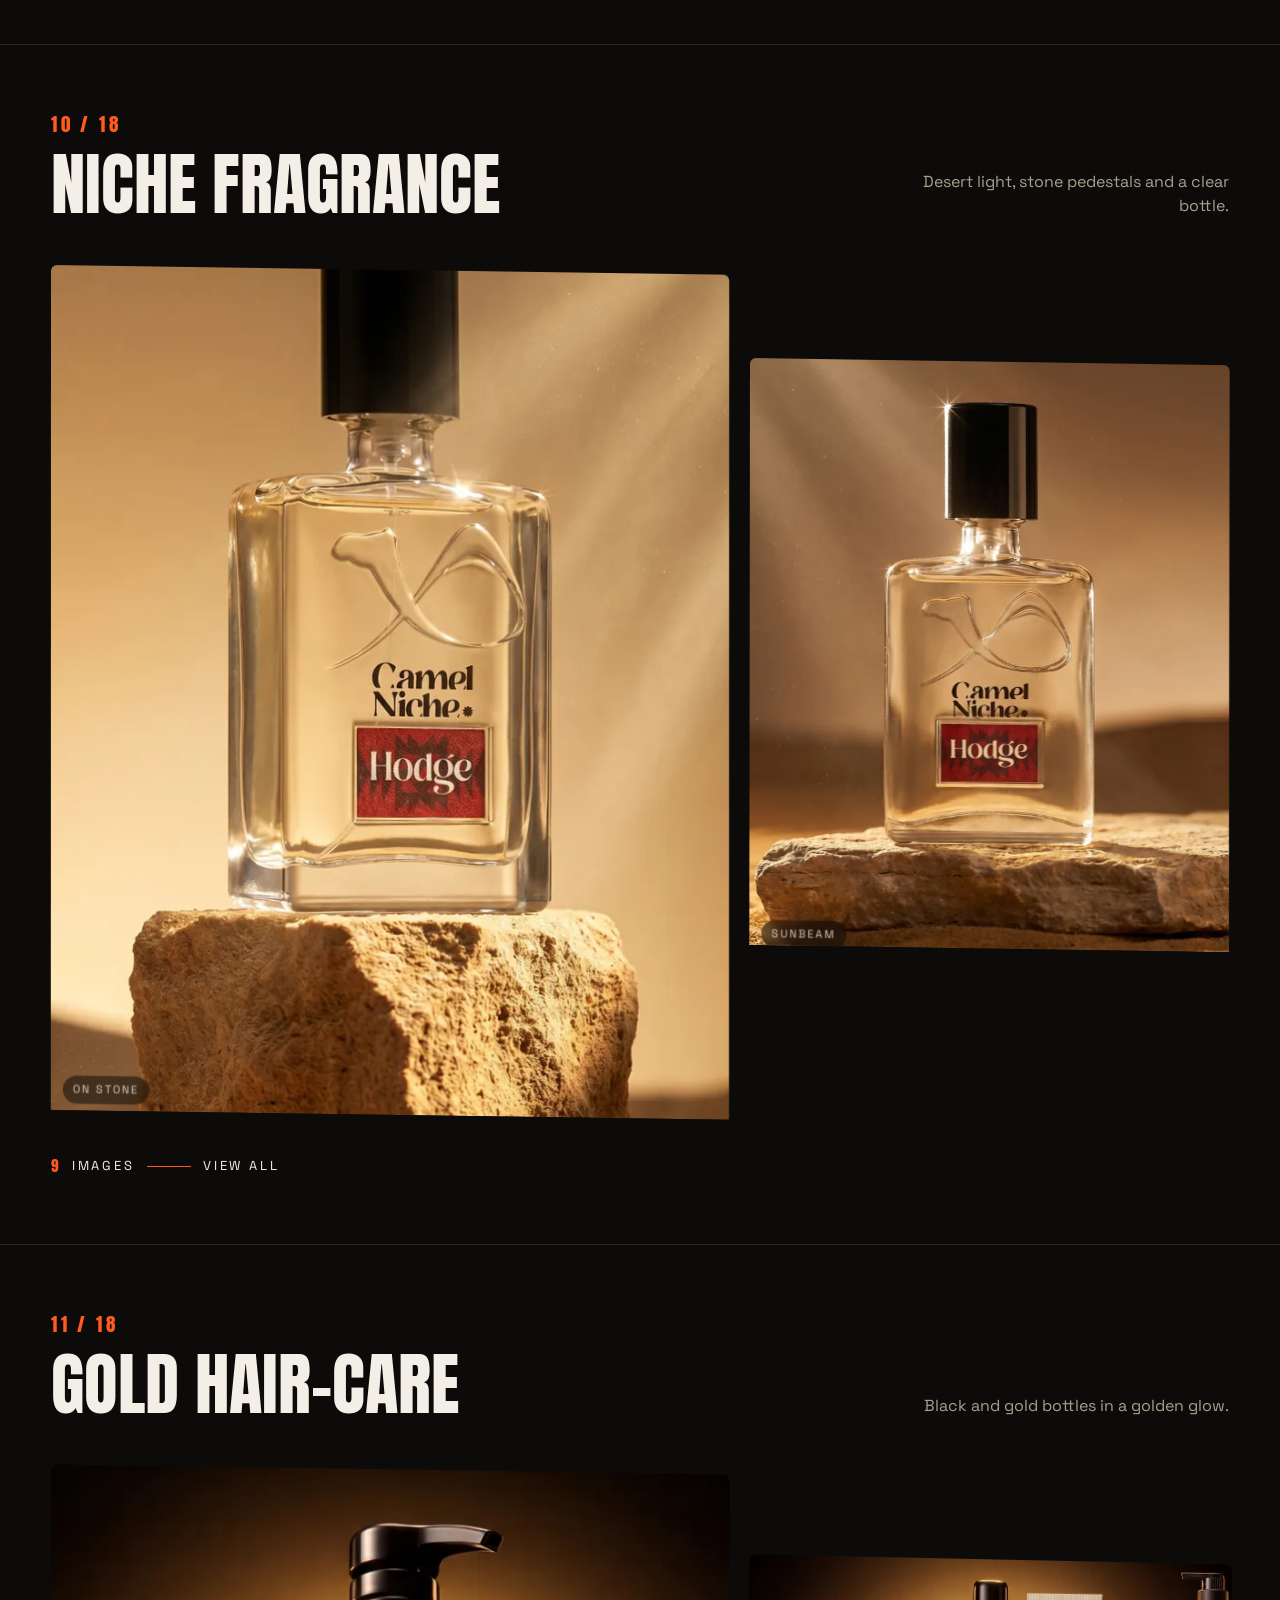
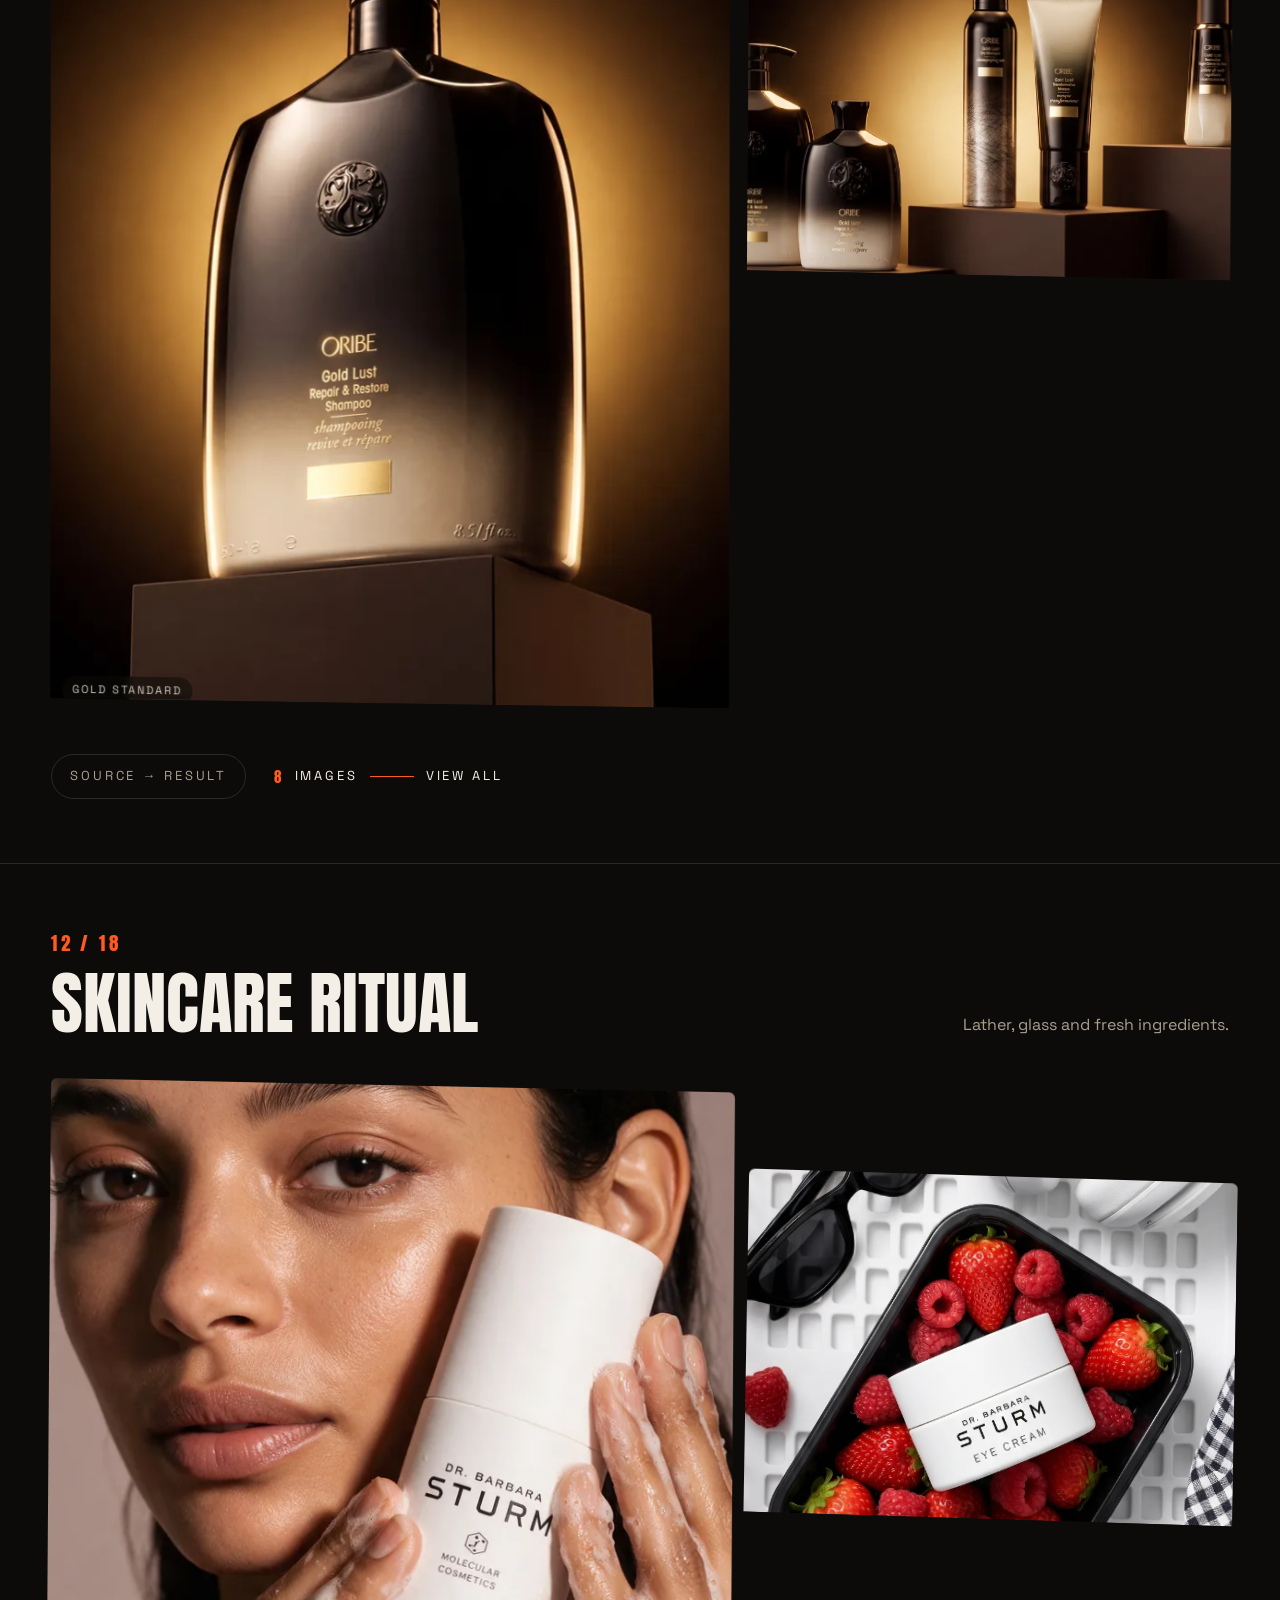
==== commit a330cf51: "Update index.html" ====
--- a/preview-v4/index.html
+++ b/preview-v4/index.html
@@ -313,6 +313,15 @@
   .marquee .track{animation:none}
   .scroll-hint i{animation:none}
 }
+
+/* refstrip v2: one large tappable sheet per film */
+.refstrip{display:grid;grid-template-columns:repeat(auto-fill,minmax(330px,1fr));gap:clamp(18px,2vw,30px);overflow:visible;padding:4px var(--pad) 40px}
+.refpair{width:auto;flex:none}
+.refpair .pair{display:grid;grid-template-columns:1fr auto 118px;align-items:center;gap:12px}
+.refimg{width:100%;height:280px;cursor:zoom-in;object-fit:contain}
+.filmthumb{width:118px;height:210px}
+.refcap{font-size:12.5px}
+@media(max-width:760px){.refstrip{grid-template-columns:1fr}.refpair .pair{grid-template-columns:1fr auto 108px}.refimg{height:250px}.filmthumb{width:108px;height:192px}}
 </style>
 </head>
 <body>
@@ -749,15 +758,15 @@
       <span class="vmeta"><span class="vname">Foam cleanser &mdash; skincare ad</span><span class="vdur">0:15</span></span>
     </button>
   </div>
-  <p class="refstrip-head">From reference input to film output</p>
+  <p class="refstrip-head">Each film: its reference sheet &rarr; the result</p>
   <div class="refstrip">
-    <div class="refpair"><div class="pair"><img decoding="async" class="refimg" src="sources/desert-ref.webp" alt="Model, product and location sheets (reference input)"><span class="arr">&#8594;</span><button class="filmthumb" data-v="desert-lounge"><img decoding="async" src="videos/df.webp" alt="Desert camp, Desert Lounge fashion film"><span class="miniplay"><svg viewBox="0 0 24 24"><path d="M8 5v14l11-7z"/></svg></span></button></div><p class="refcap">Model, product and location sheets (reference input)</p></div>
-    <div class="refpair"><div class="pair"><img decoding="async" class="refimg" src="sources/film-f2-ref.webp" alt="Model, outfit and location sheets (reference input)"><span class="arr">&#8594;</span><button class="filmthumb" data-v="f2"><img decoding="async" src="videos/f2.webp" alt="Black jacket, Cairo fashion film"><span class="miniplay"><svg viewBox="0 0 24 24"><path d="M8 5v14l11-7z"/></svg></span></button></div><p class="refcap">Model, outfit and location sheets (reference input)</p></div>
-    <div class="refpair"><div class="pair"><img decoding="async" class="refimg" src="sources/film-c1-ref.webp" alt="Model sheet and product photo (reference input)"><span class="arr">&#8594;</span><button class="filmthumb" data-v="c1"><img decoding="async" src="videos/c1.webp" alt="Cream jar, skincare ad concept"><span class="miniplay"><svg viewBox="0 0 24 24"><path d="M8 5v14l11-7z"/></svg></span></button></div><p class="refcap">Model sheet and product photo (reference input)</p></div>
-    <div class="refpair"><div class="pair"><img decoding="async" class="refimg" src="sources/film-c2-ref.webp" alt="Real product photo (reference input)"><span class="arr">&#8594;</span><button class="filmthumb" data-v="c2"><img decoding="async" src="videos/c2.webp" alt="Balm tube, skincare ad concept"><span class="miniplay"><svg viewBox="0 0 24 24"><path d="M8 5v14l11-7z"/></svg></span></button></div><p class="refcap">Real product photo (reference input)</p></div>
-    <div class="refpair"><div class="pair"><img decoding="async" class="refimg" src="sources/film-c3-ref.webp" alt="Model sheet and product photo (reference input)"><span class="arr">&#8594;</span><button class="filmthumb" data-v="c3"><img decoding="async" src="videos/c3.webp" alt="Skin texture, skincare ad concept"><span class="miniplay"><svg viewBox="0 0 24 24"><path d="M8 5v14l11-7z"/></svg></span></button></div><p class="refcap">Model sheet and product photo (reference input)</p></div>
-    <div class="refpair"><div class="pair"><img decoding="async" class="refimg" src="sources/film-c4-ref.webp" alt="Model sheet and product photo (reference input)"><span class="arr">&#8594;</span><button class="filmthumb" data-v="c4"><img decoding="async" src="videos/c4.webp" alt="Face care, skincare ad concept"><span class="miniplay"><svg viewBox="0 0 24 24"><path d="M8 5v14l11-7z"/></svg></span></button></div><p class="refcap">Model sheet and product photo (reference input)</p></div>
-    <div class="refpair"><div class="pair"><img decoding="async" class="refimg" src="sources/film-hf-ref.webp" alt="Product photo (reference input)"><span class="arr">&#8594;</span><button class="filmthumb" data-v="hf"><img decoding="async" src="videos/hf.webp" alt="Foam cleanser, skincare ad concept"><span class="miniplay"><svg viewBox="0 0 24 24"><path d="M8 5v14l11-7z"/></svg></span></button></div><p class="refcap">Product photo (reference input)</p></div>
+    <div class="refpair"><div class="pair"><img decoding="async" class="refimg" src="sources/desert-ref.webp" alt="Reference sheet: clothes, model and location (tap to enlarge)"><span class="arr">&#8594;</span><button class="filmthumb" data-v="desert-lounge"><img decoding="async" src="videos/df.webp" alt="Desert camp, Desert Lounge fashion film"><span class="miniplay"><svg viewBox="0 0 24 24"><path d="M8 5v14l11-7z"/></svg></span></button></div><p class="refcap">Reference sheet: clothes, model and location</p></div>
+    <div class="refpair"><div class="pair"><img decoding="async" class="refimg" src="sources/film-f2-ref.webp" alt="Reference sheet: model, outfit pieces and location (tap to enlarge)"><span class="arr">&#8594;</span><button class="filmthumb" data-v="f2"><img decoding="async" src="videos/f2.webp" alt="Black jacket, Cairo fashion film"><span class="miniplay"><svg viewBox="0 0 24 24"><path d="M8 5v14l11-7z"/></svg></span></button></div><p class="refcap">Reference sheet: model, outfit pieces and location</p></div>
+    <div class="refpair"><div class="pair"><img decoding="async" class="refimg" src="sources/film-c1-ref.webp" alt="Reference sheet: model and product (tap to enlarge)"><span class="arr">&#8594;</span><button class="filmthumb" data-v="c1"><img decoding="async" src="videos/c1.webp" alt="Cream jar, skincare ad concept"><span class="miniplay"><svg viewBox="0 0 24 24"><path d="M8 5v14l11-7z"/></svg></span></button></div><p class="refcap">Reference sheet: model and product</p></div>
+    <div class="refpair"><div class="pair"><img decoding="async" class="refimg" src="sources/film-c2-ref.webp" alt="Reference sheet: product photo (tap to enlarge)"><span class="arr">&#8594;</span><button class="filmthumb" data-v="c2"><img decoding="async" src="videos/c2.webp" alt="Balm tube, skincare ad concept"><span class="miniplay"><svg viewBox="0 0 24 24"><path d="M8 5v14l11-7z"/></svg></span></button></div><p class="refcap">Reference sheet: product photo</p></div>
+    <div class="refpair"><div class="pair"><img decoding="async" class="refimg" src="sources/film-c3-ref.webp" alt="Reference sheet: model and product (tap to enlarge)"><span class="arr">&#8594;</span><button class="filmthumb" data-v="c3"><img decoding="async" src="videos/c3.webp" alt="Skin texture, skincare ad concept"><span class="miniplay"><svg viewBox="0 0 24 24"><path d="M8 5v14l11-7z"/></svg></span></button></div><p class="refcap">Reference sheet: model and product</p></div>
+    <div class="refpair"><div class="pair"><img decoding="async" class="refimg" src="sources/film-c4-ref.webp" alt="Reference sheet: model and product (tap to enlarge)"><span class="arr">&#8594;</span><button class="filmthumb" data-v="c4"><img decoding="async" src="videos/c4.webp" alt="Face care, skincare ad concept"><span class="miniplay"><svg viewBox="0 0 24 24"><path d="M8 5v14l11-7z"/></svg></span></button></div><p class="refcap">Reference sheet: model and product</p></div>
+    <div class="refpair"><div class="pair"><img decoding="async" class="refimg" src="sources/film-hf-ref.webp" alt="Reference sheet: product photo (tap to enlarge)"><span class="arr">&#8594;</span><button class="filmthumb" data-v="hf"><img decoding="async" src="videos/hf.webp" alt="Foam cleanser, skincare ad concept"><span class="miniplay"><svg viewBox="0 0 24 24"><path d="M8 5v14l11-7z"/></svg></span></button></div><p class="refcap">Reference sheet: product photo</p></div>
   </div>
 </section>
 
@@ -920,6 +929,7 @@
 });
 
 /* film cards: hover preview + click for sound */
+document.querySelectorAll('.refimg').forEach(function(im){ im.addEventListener('click',function(){ lbOpen([im.getAttribute('src')],0); }); });
 document.querySelectorAll('.filmthumb').forEach(function(b){ b.addEventListener('click',function(){ lbOpenVideo(b.dataset.v); }); });
 document.querySelectorAll('.vcard').forEach(function(c){
   var v=c.querySelector('video');
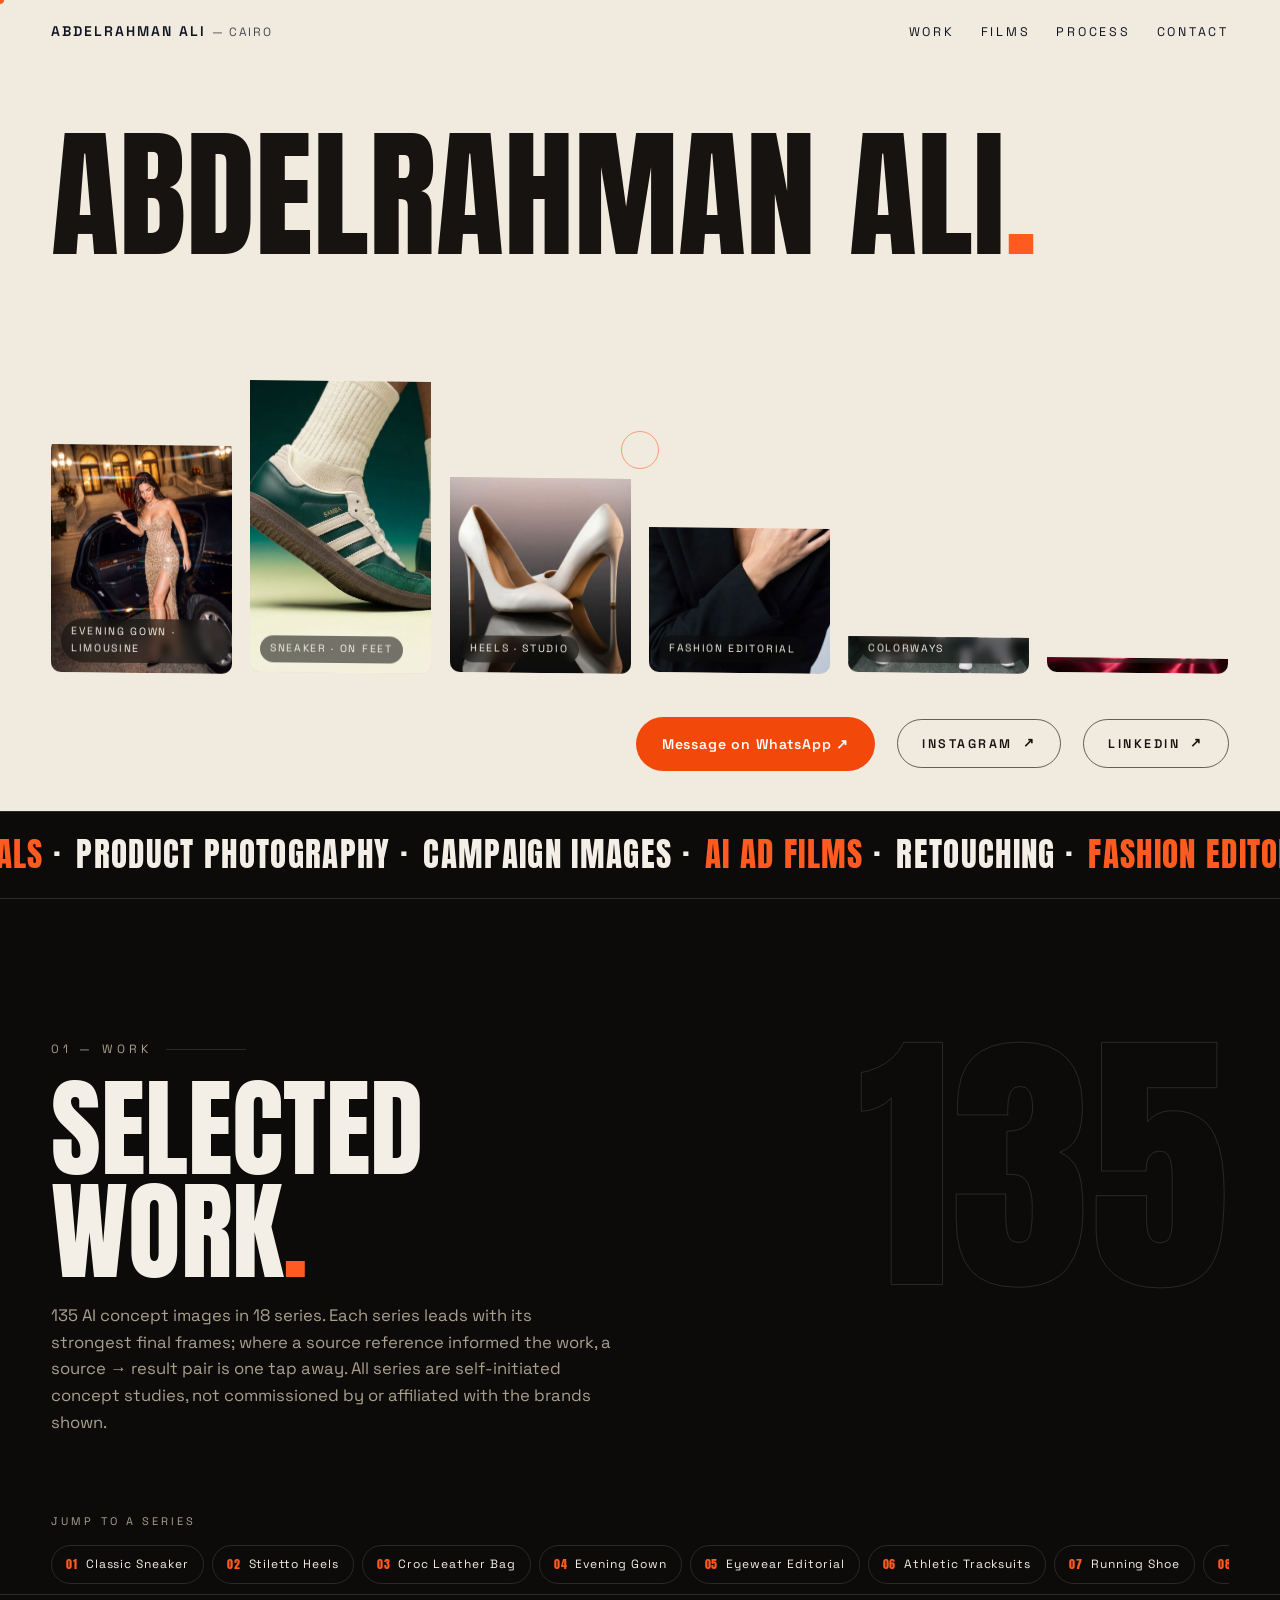
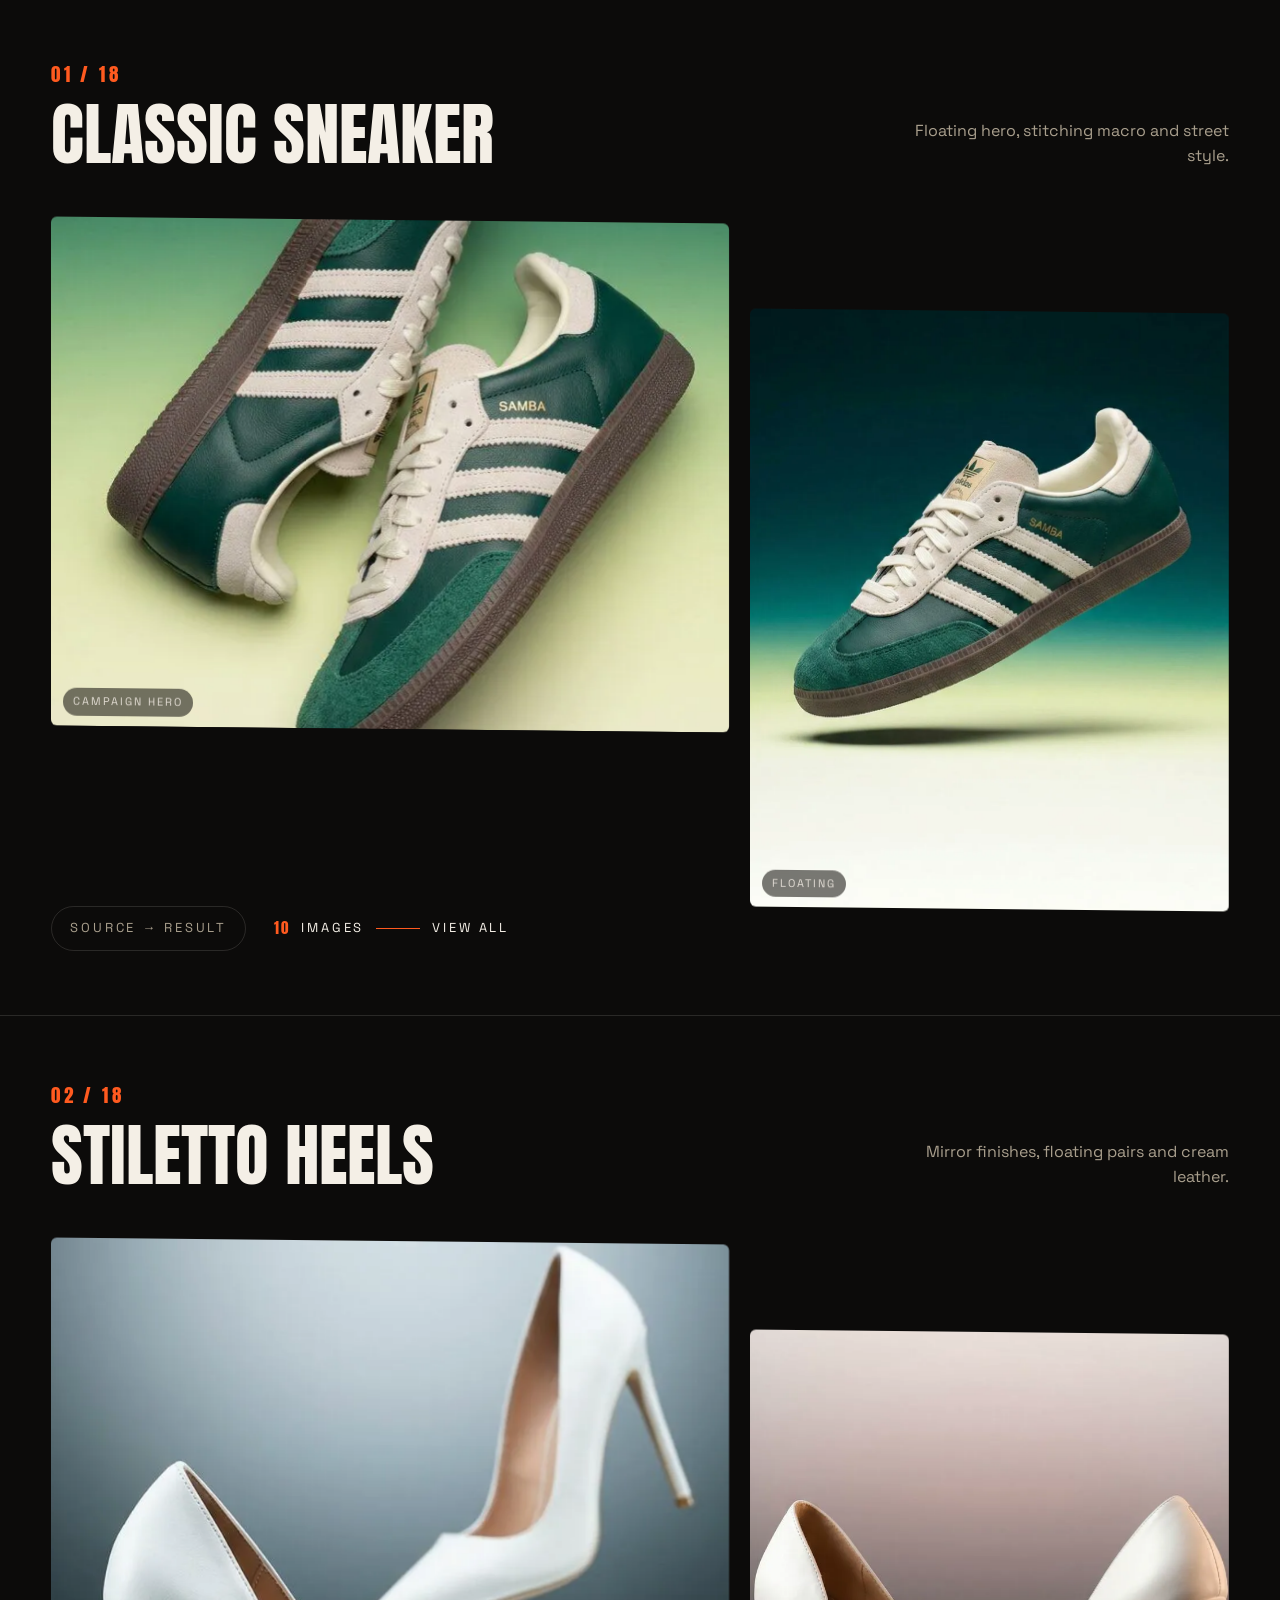
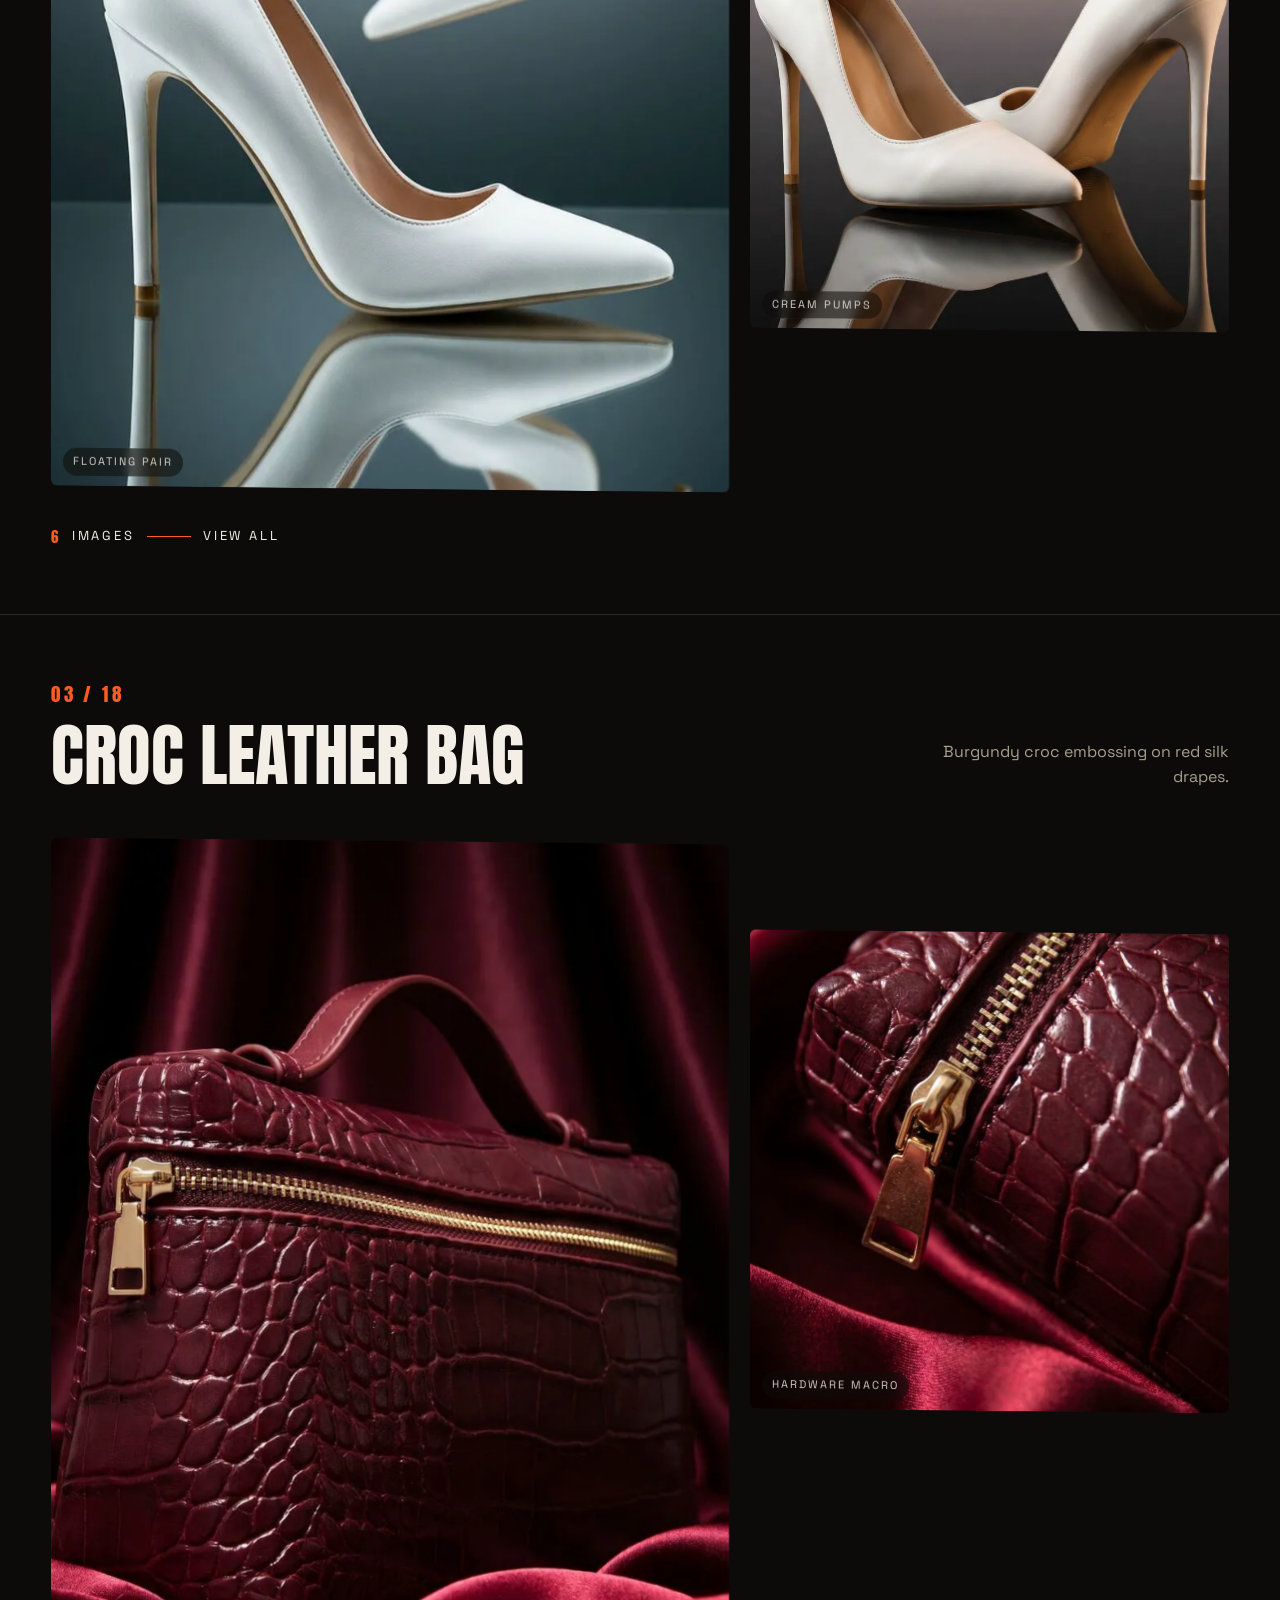
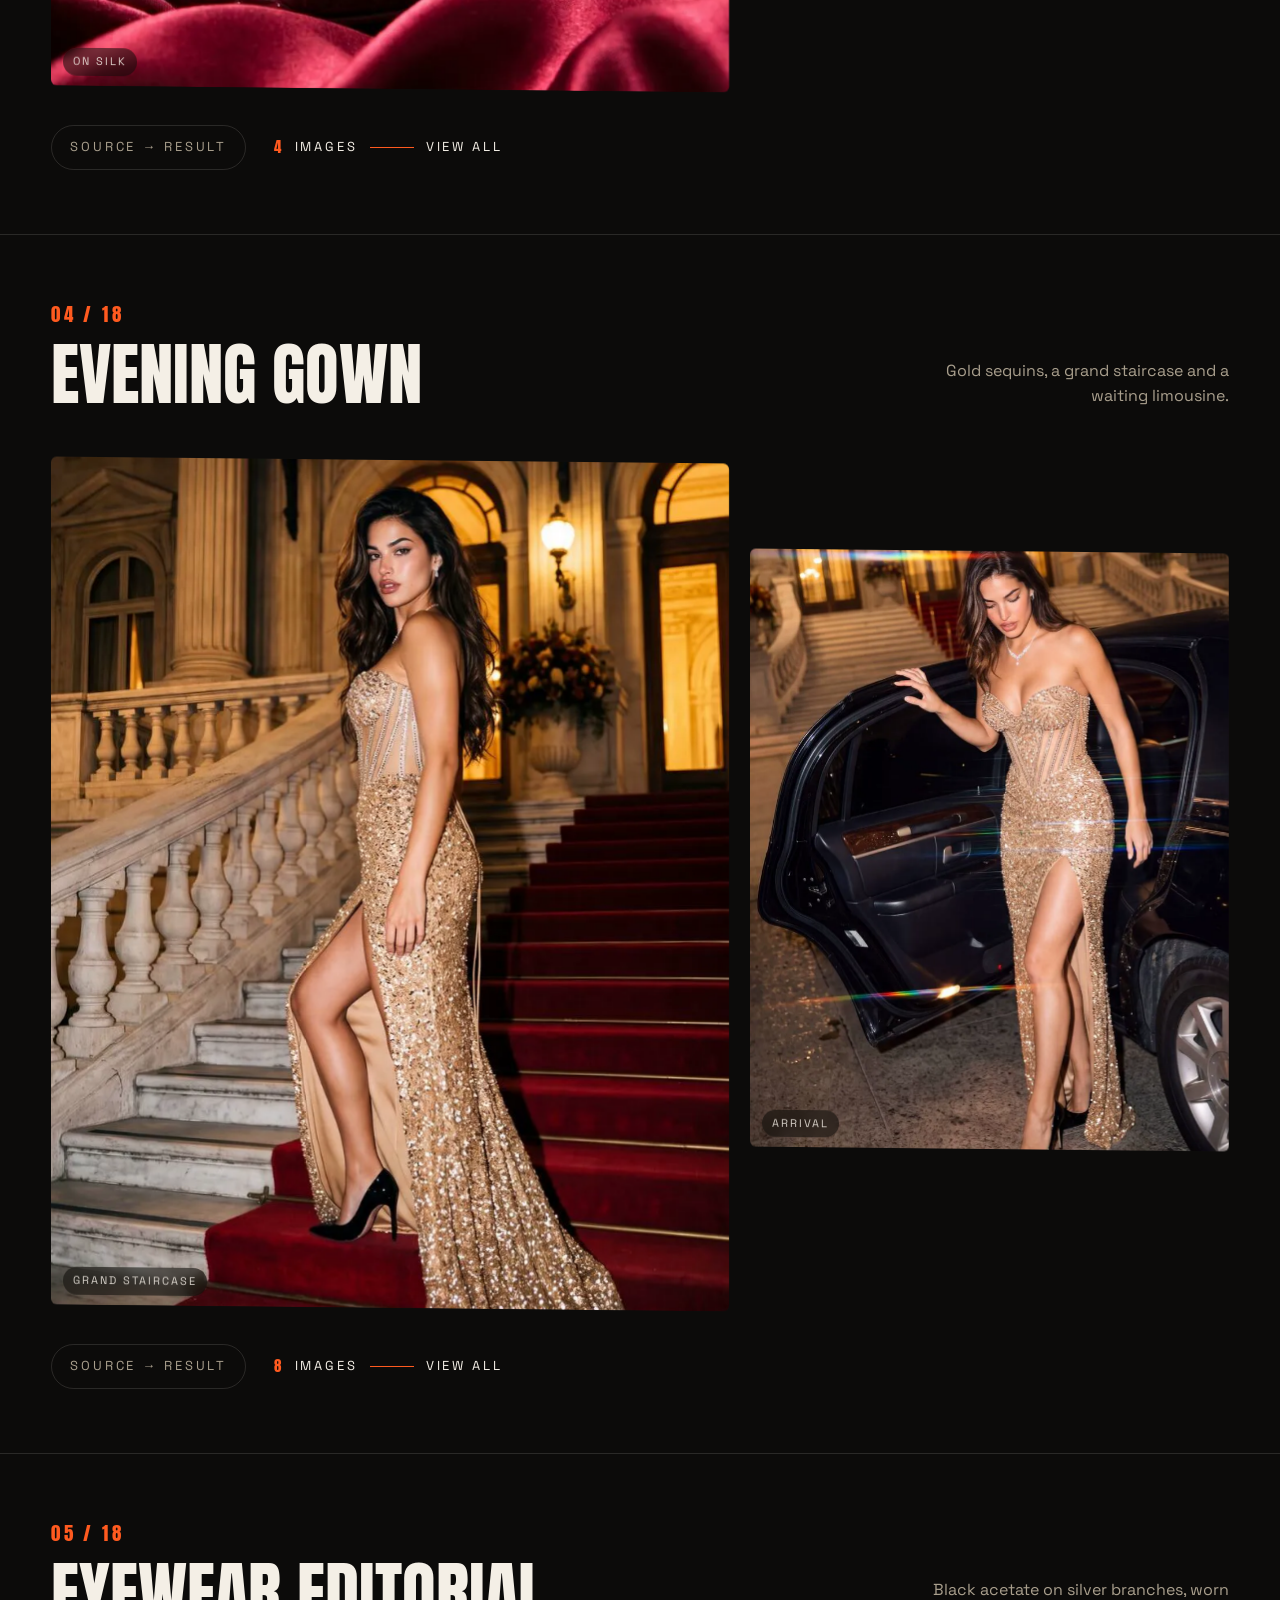
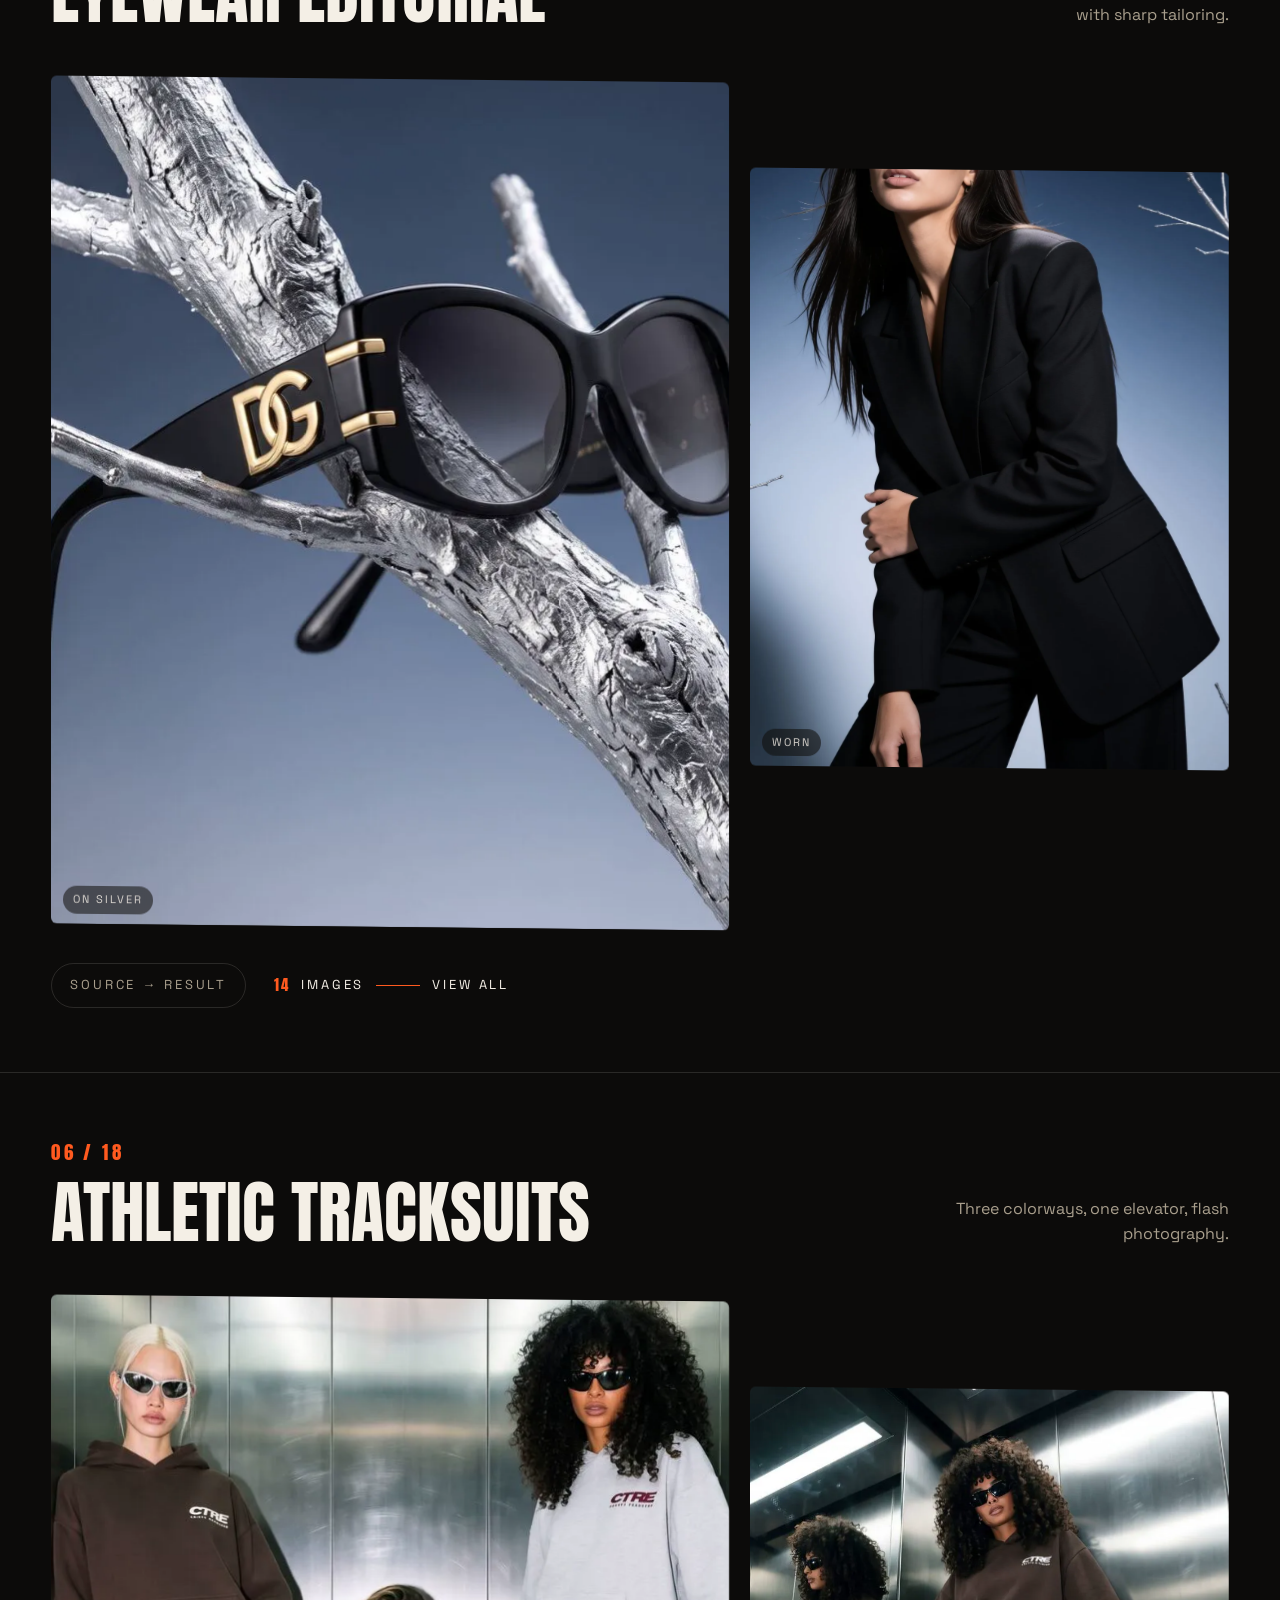
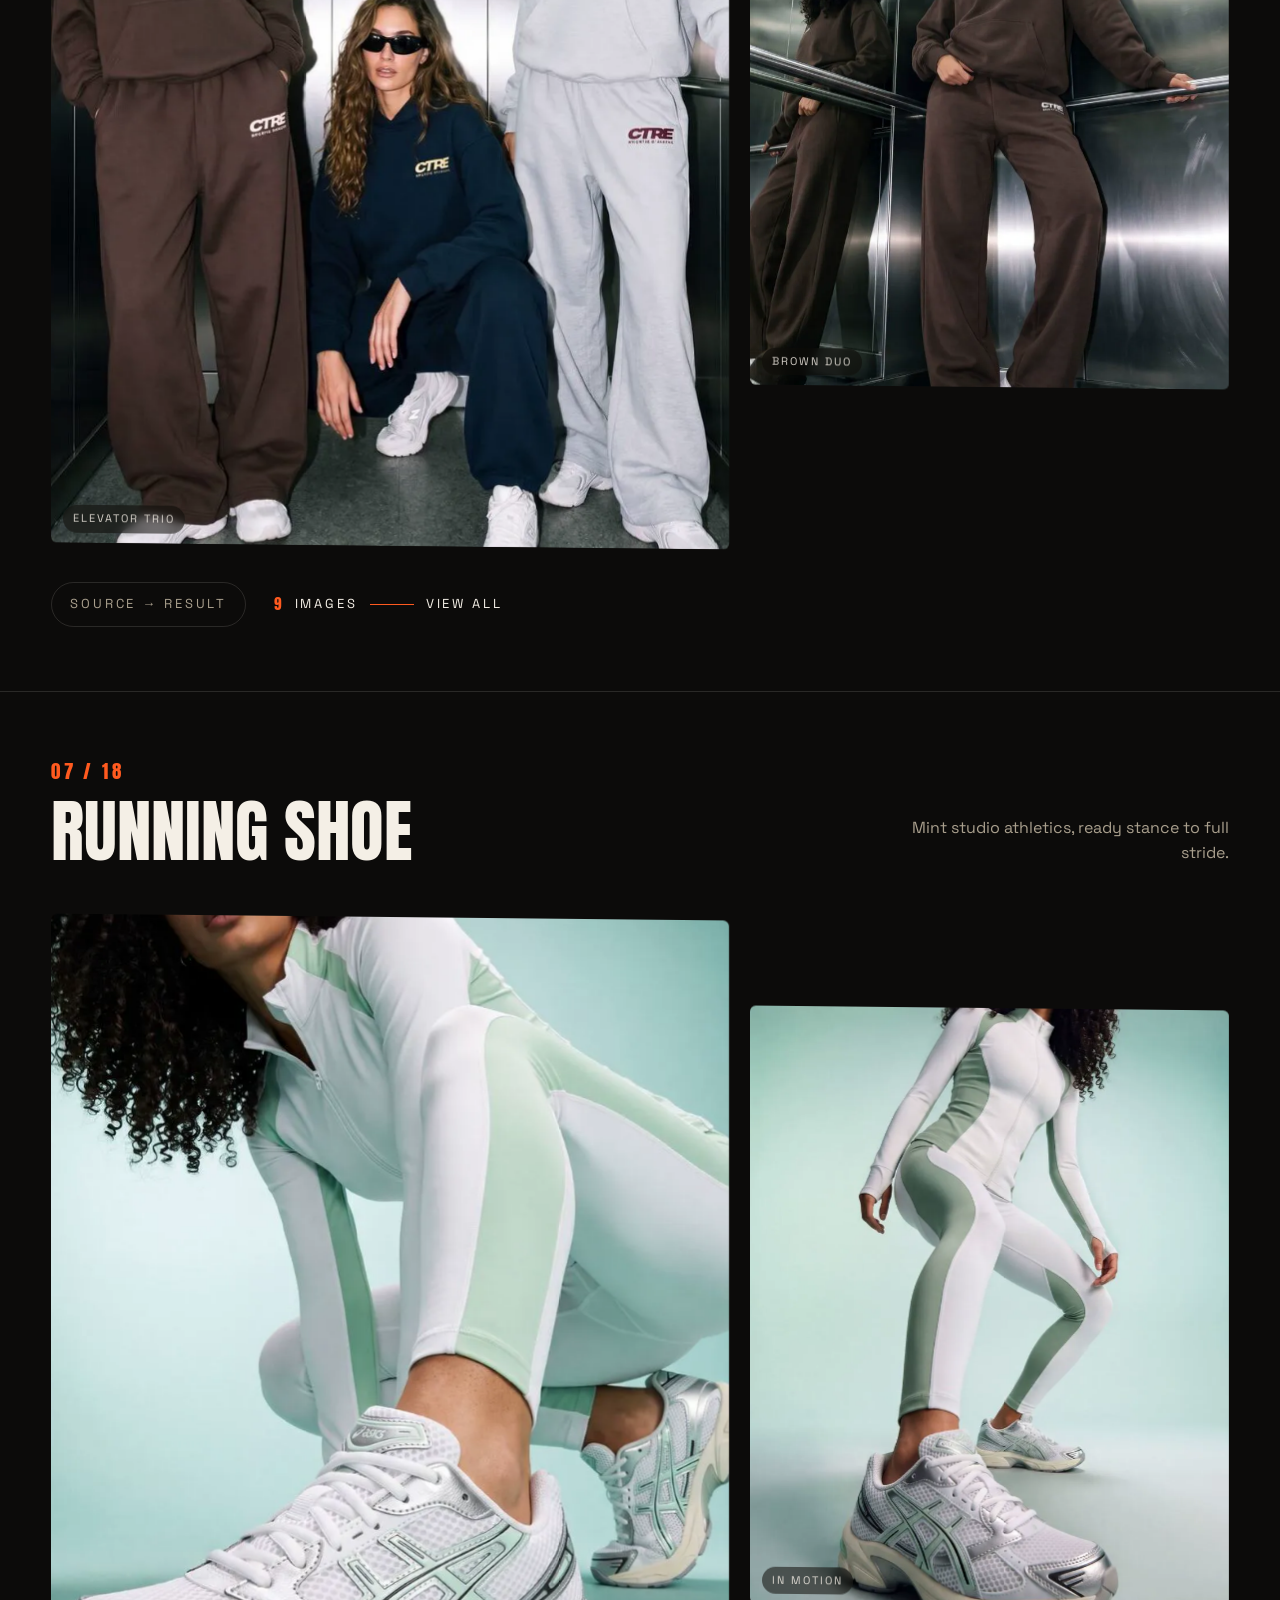
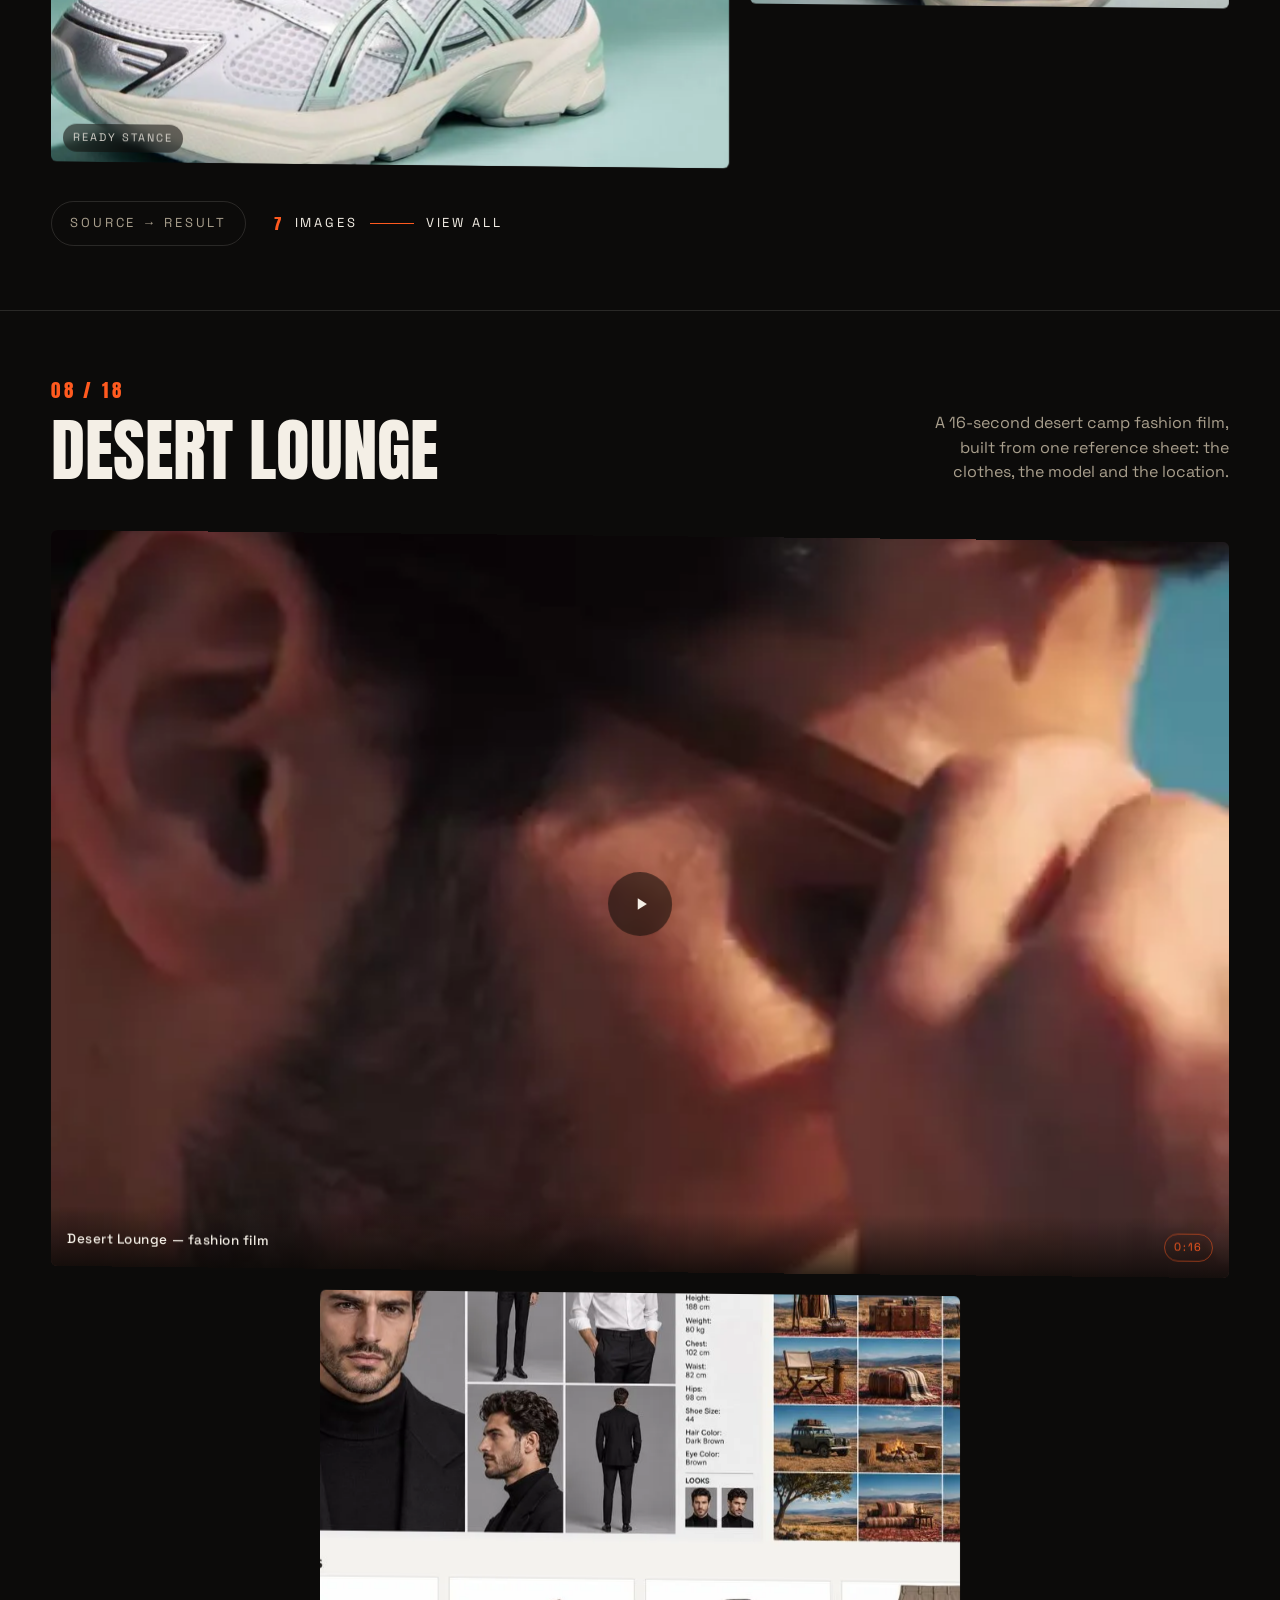
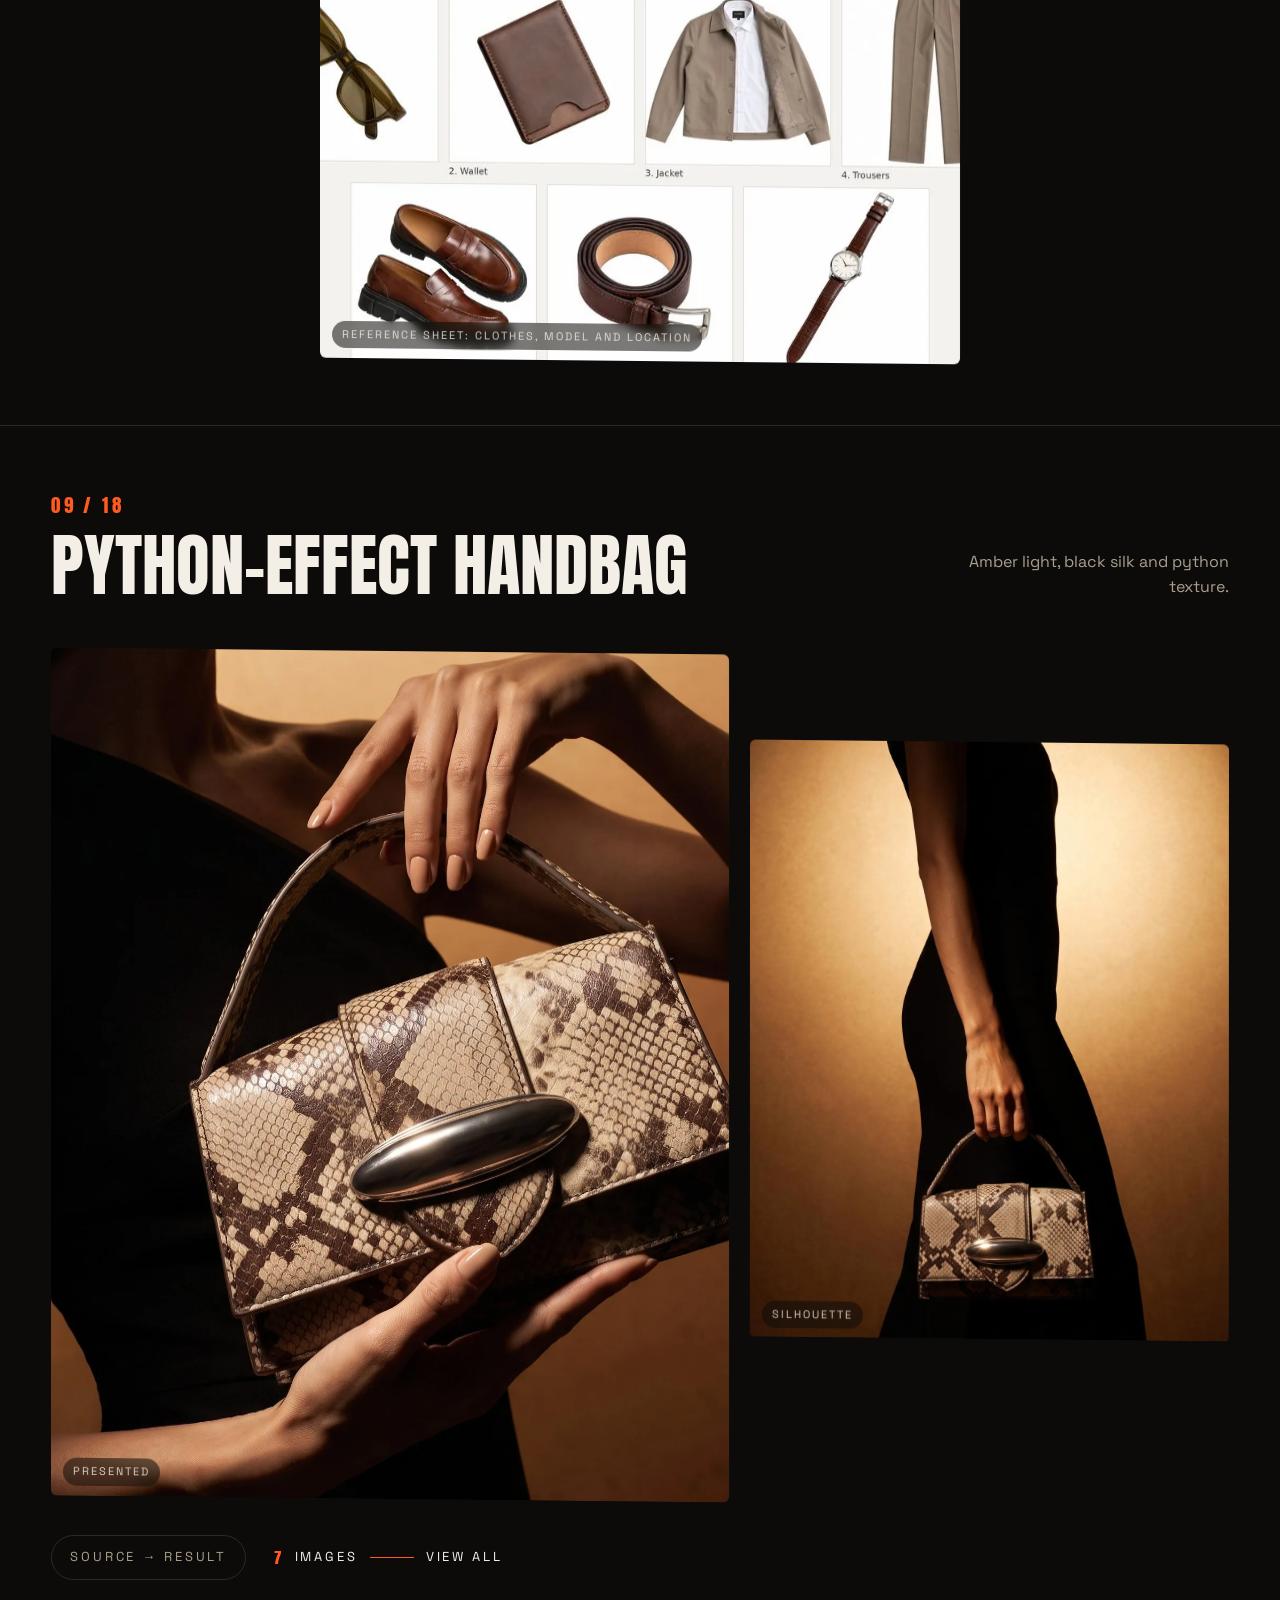
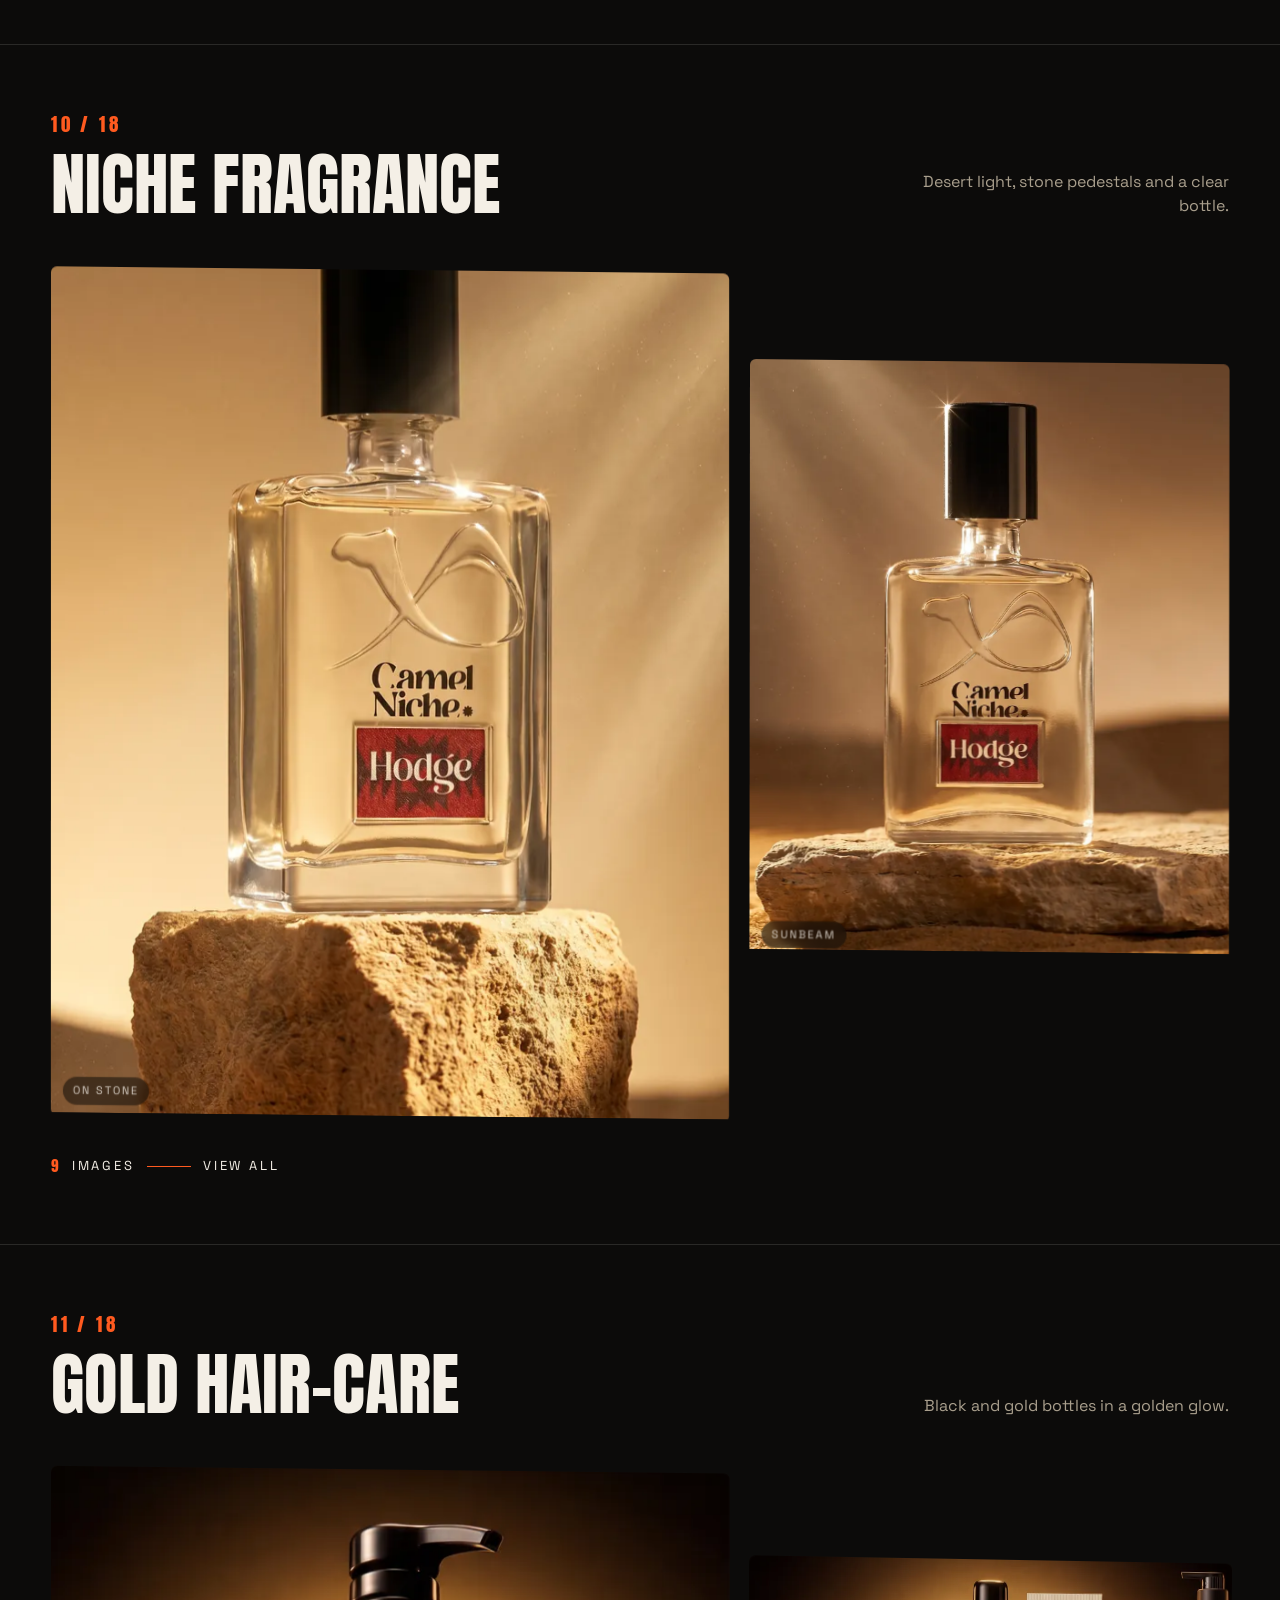
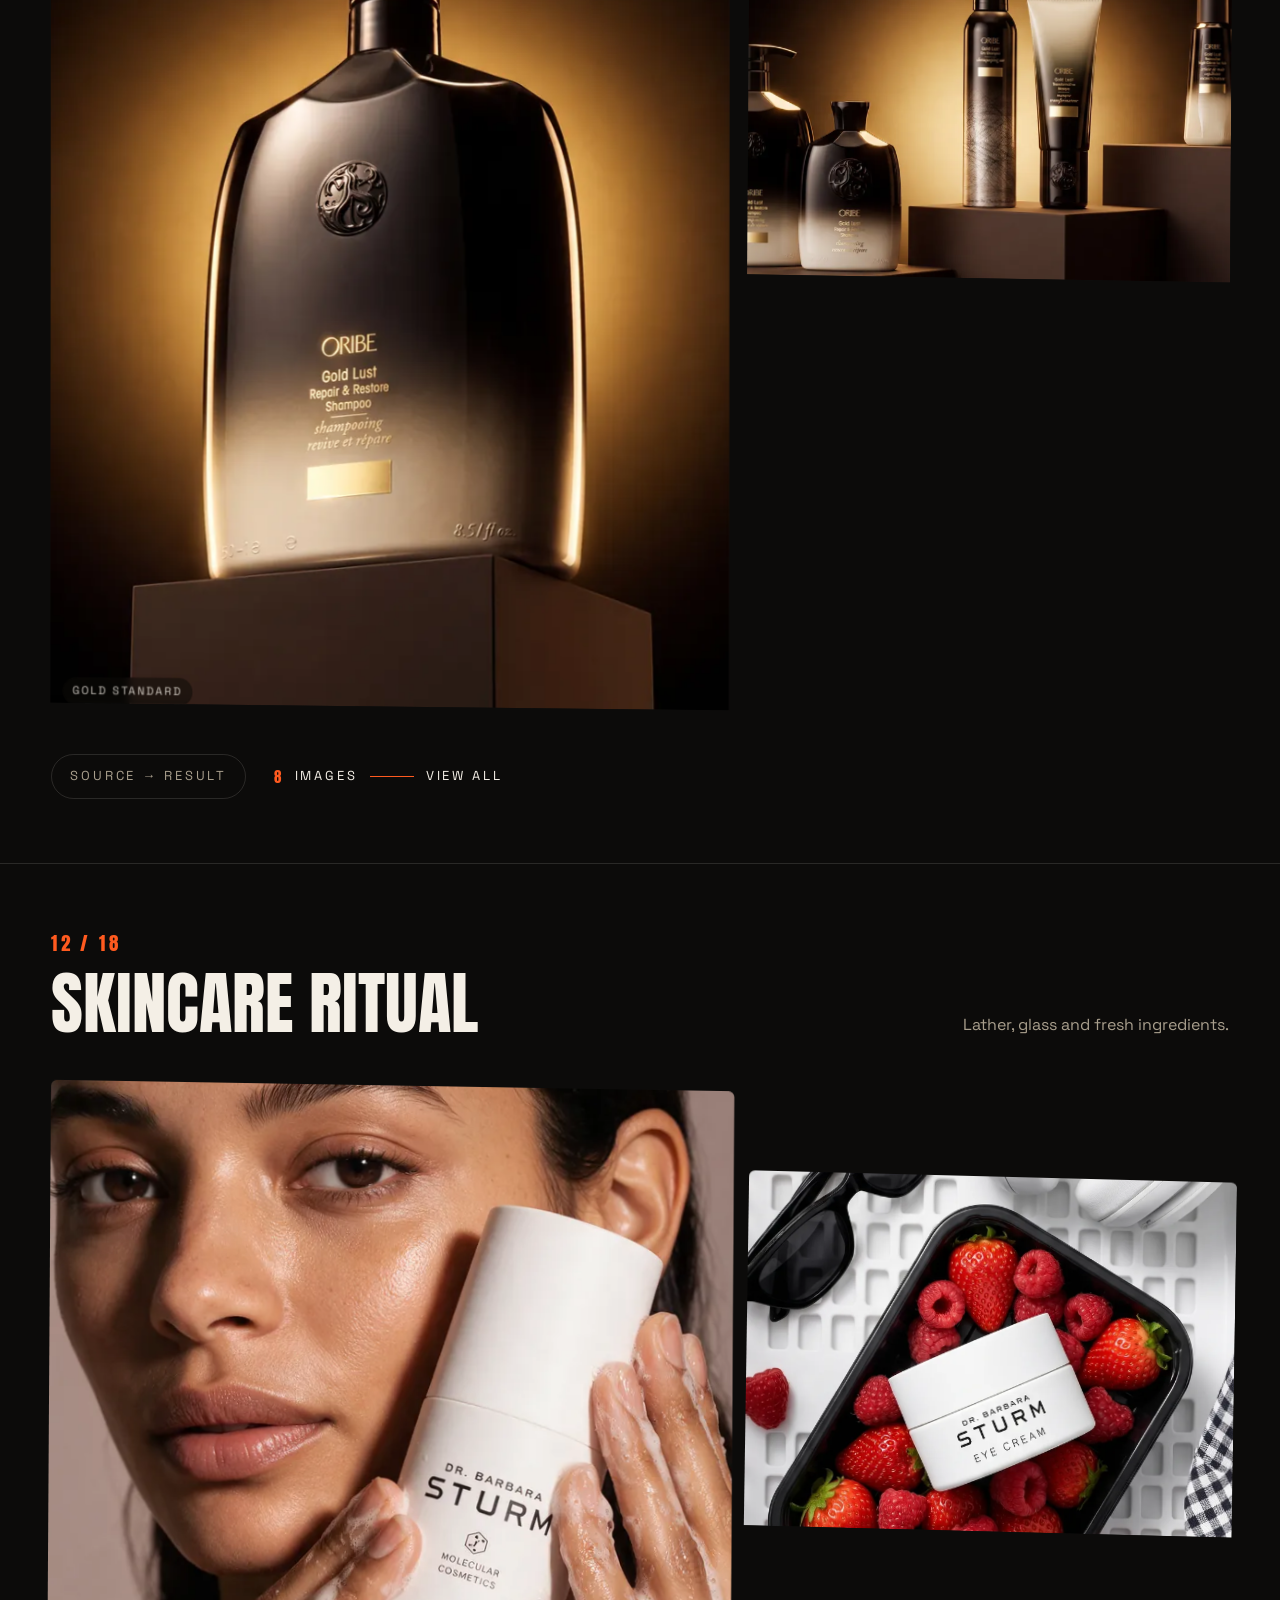
==== commit 49516aaf: "Update index.html" ====
--- a/preview-v4/index.html
+++ b/preview-v4/index.html
@@ -322,6 +322,7 @@
 .filmthumb{width:118px;height:210px}
 .refcap{font-size:12.5px}
 @media(max-width:760px){.refstrip{grid-template-columns:1fr}.refpair .pair{grid-template-columns:1fr auto 108px}.refimg{height:250px}.filmthumb{width:108px;height:192px}}
+.btn-solid{text-wrap:balance}
 </style>
 </head>
 <body>
@@ -711,7 +712,7 @@
       <span class="row"><span>AI Ad</span></span>
       <span class="row"><span>Films<span class="gold">.</span></span></span>
     </h2>
-    <p class="sec-note">Concept ads built with AI from product and character references, edited to final cut. Hover a film to preview it in motion, tap to watch with sound.</p>
+    <p class="sec-note">Concept ads built with AI from product and character references, edited to final cut. Preview each film in motion, tap to watch with sound.</p>
     <span class="ghost" aria-hidden="true">07</span>
   </div>
   <div class="films-grid">
@@ -803,7 +804,7 @@
   </h2>
   <p data-fade>Send a photo of your product and a word about what you need. I reply with ideas, timing and a quote.</p>
   <div class="c-actions" data-fade>
-    <a class="btn-solid magnet" href="https://wa.me/201556528559?text=Hi%20Abdelrahman%2C%20I%27m%20interested%20in%20product%20campaign%20images.">Send your product photo on WhatsApp &#8599;</a>
+    <a class="btn-solid magnet" href="https://wa.me/201556528559?text=Hi%20Abdelrahman%2C%20I%27m%20interested%20in%20product%20campaign%20images.">Send your product photo on WhatsApp&nbsp;&#8599;</a>
   </div>
   <div class="c-links" data-fade>
     <a class="chan" href="https://www.instagram.com/abdelra7man_alii" rel="noopener">
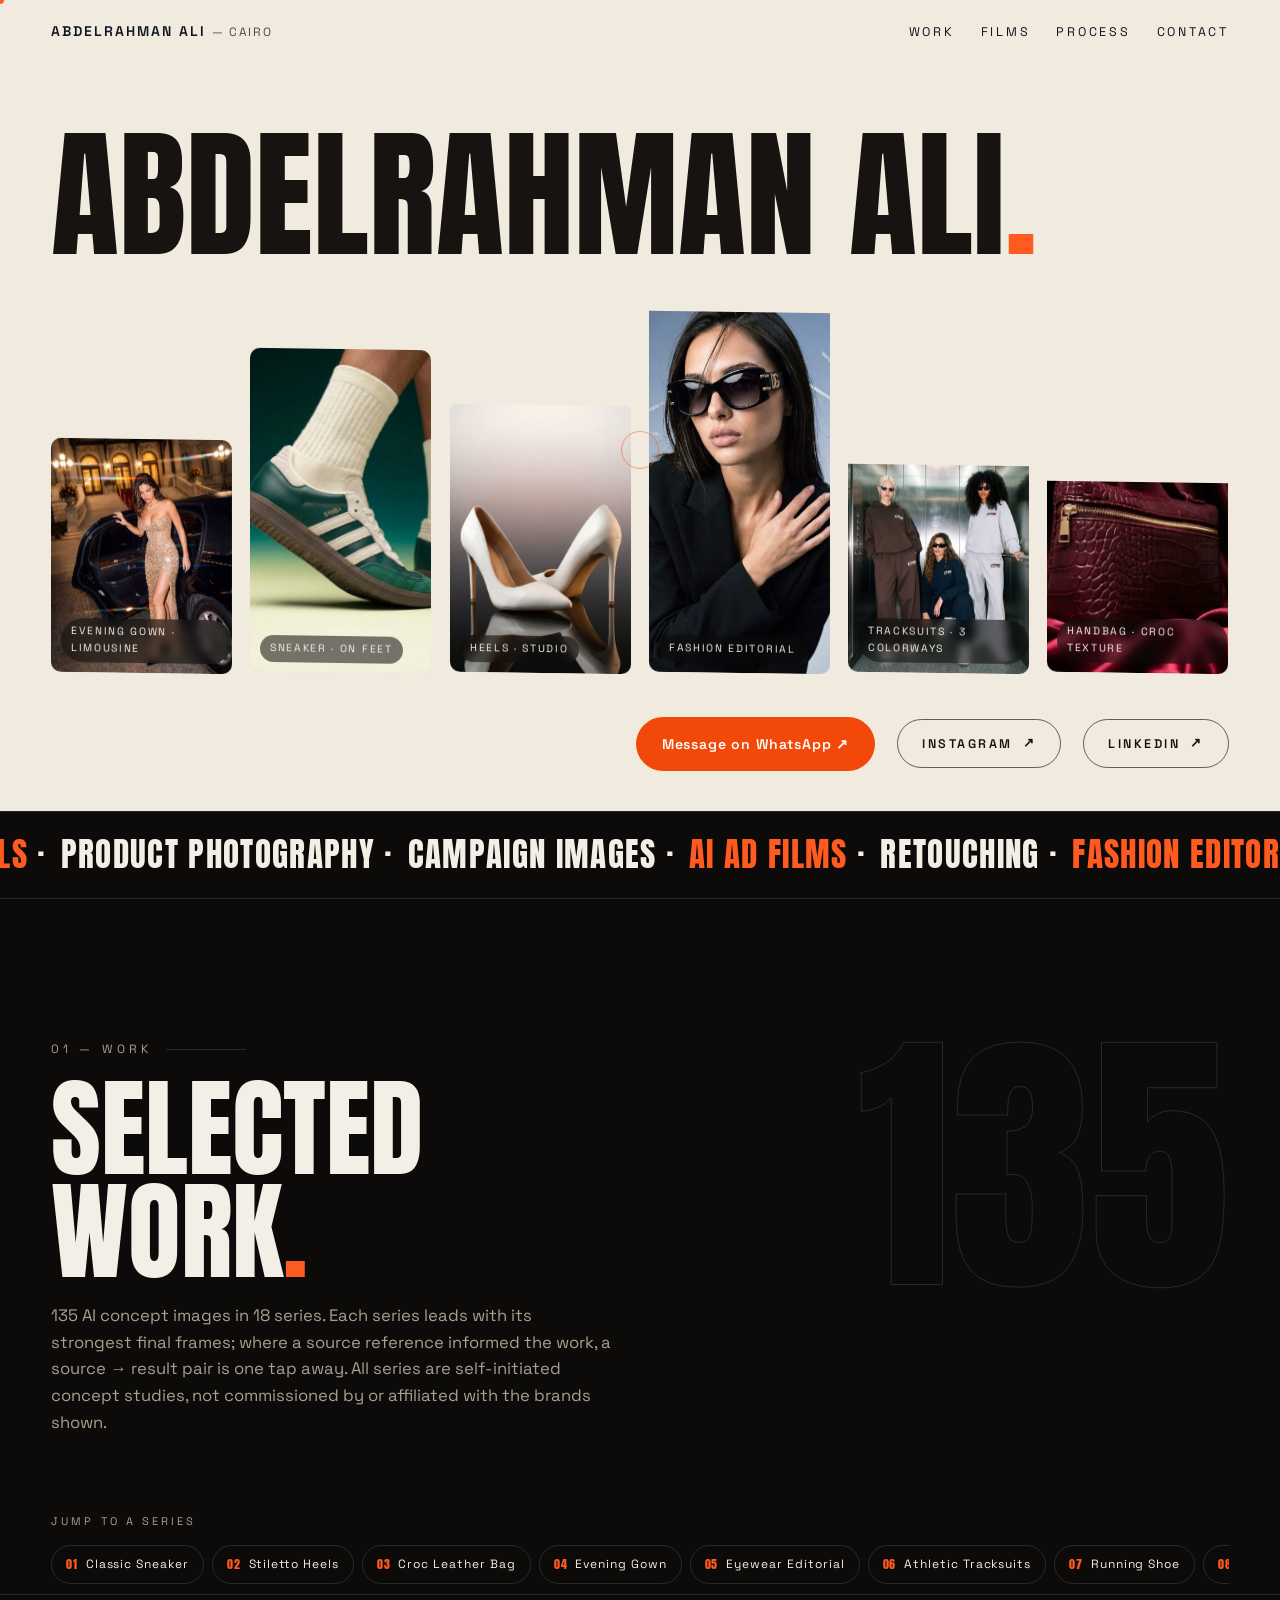
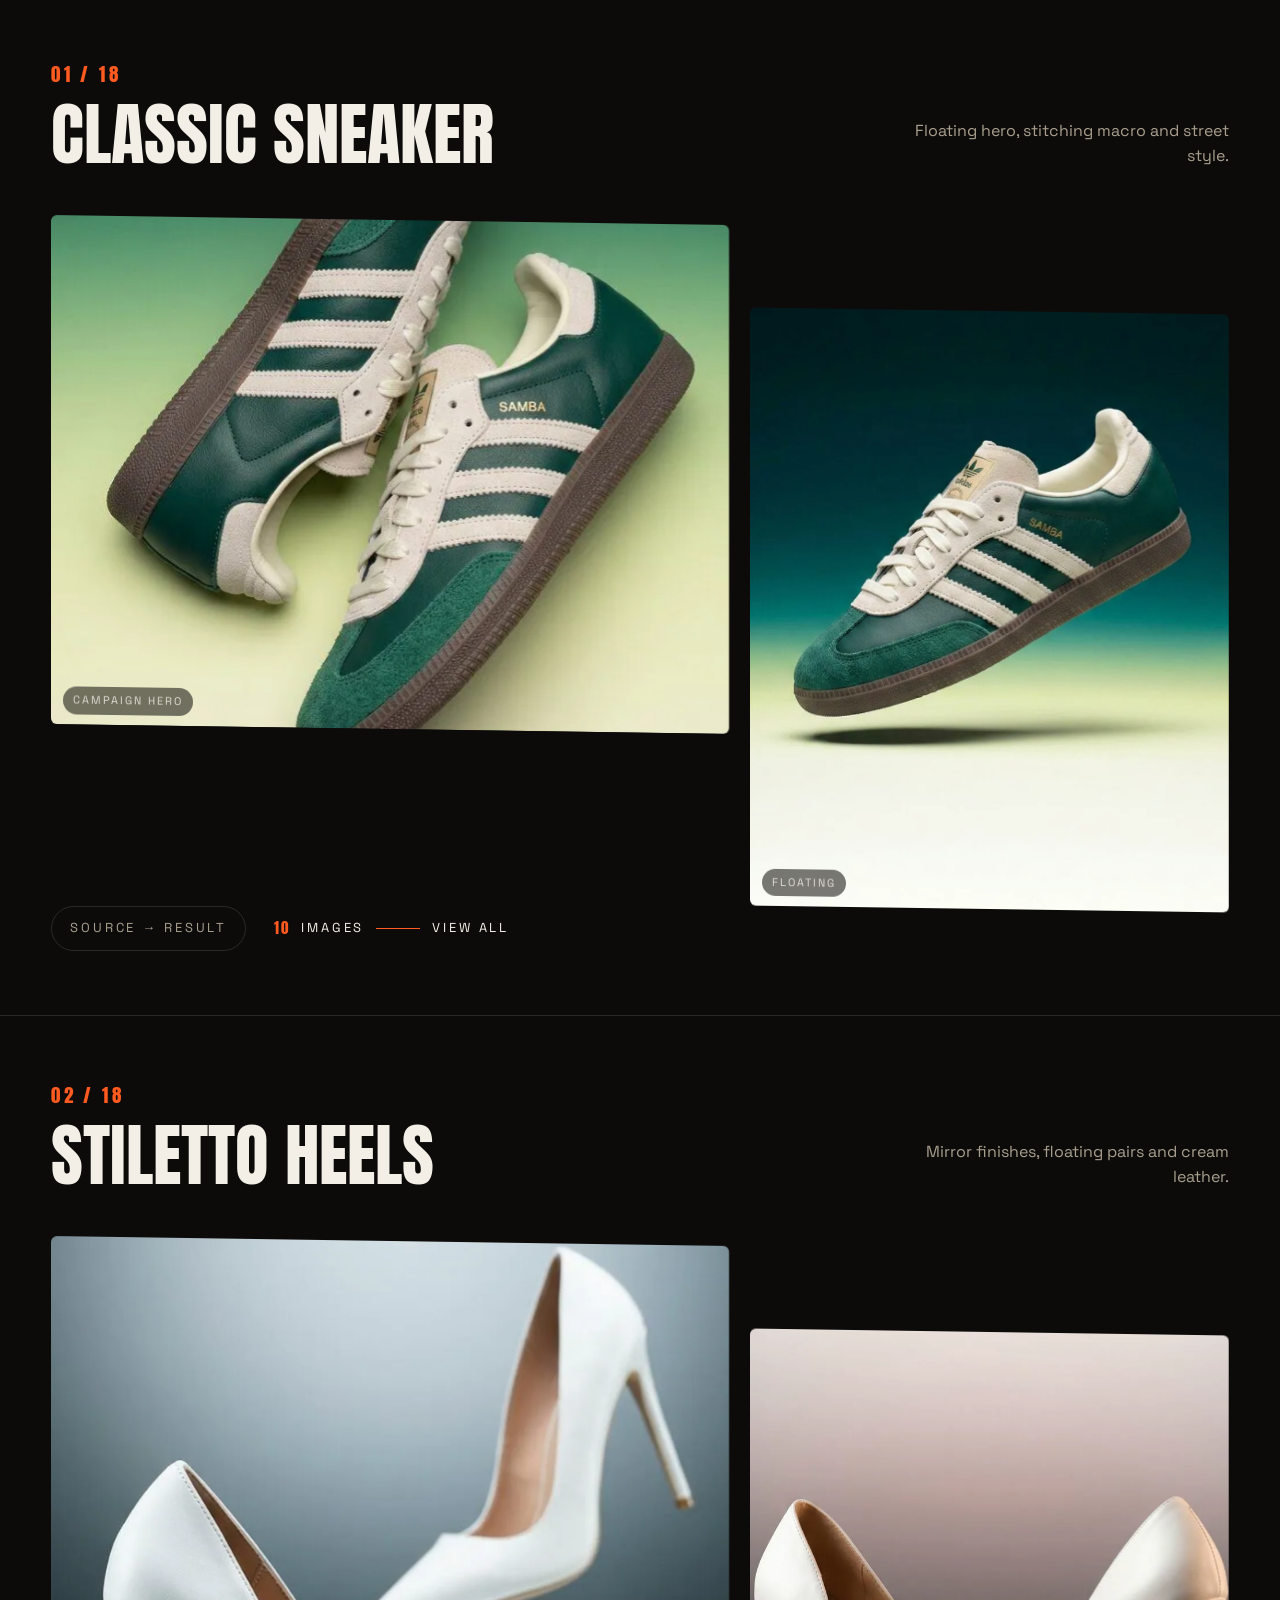
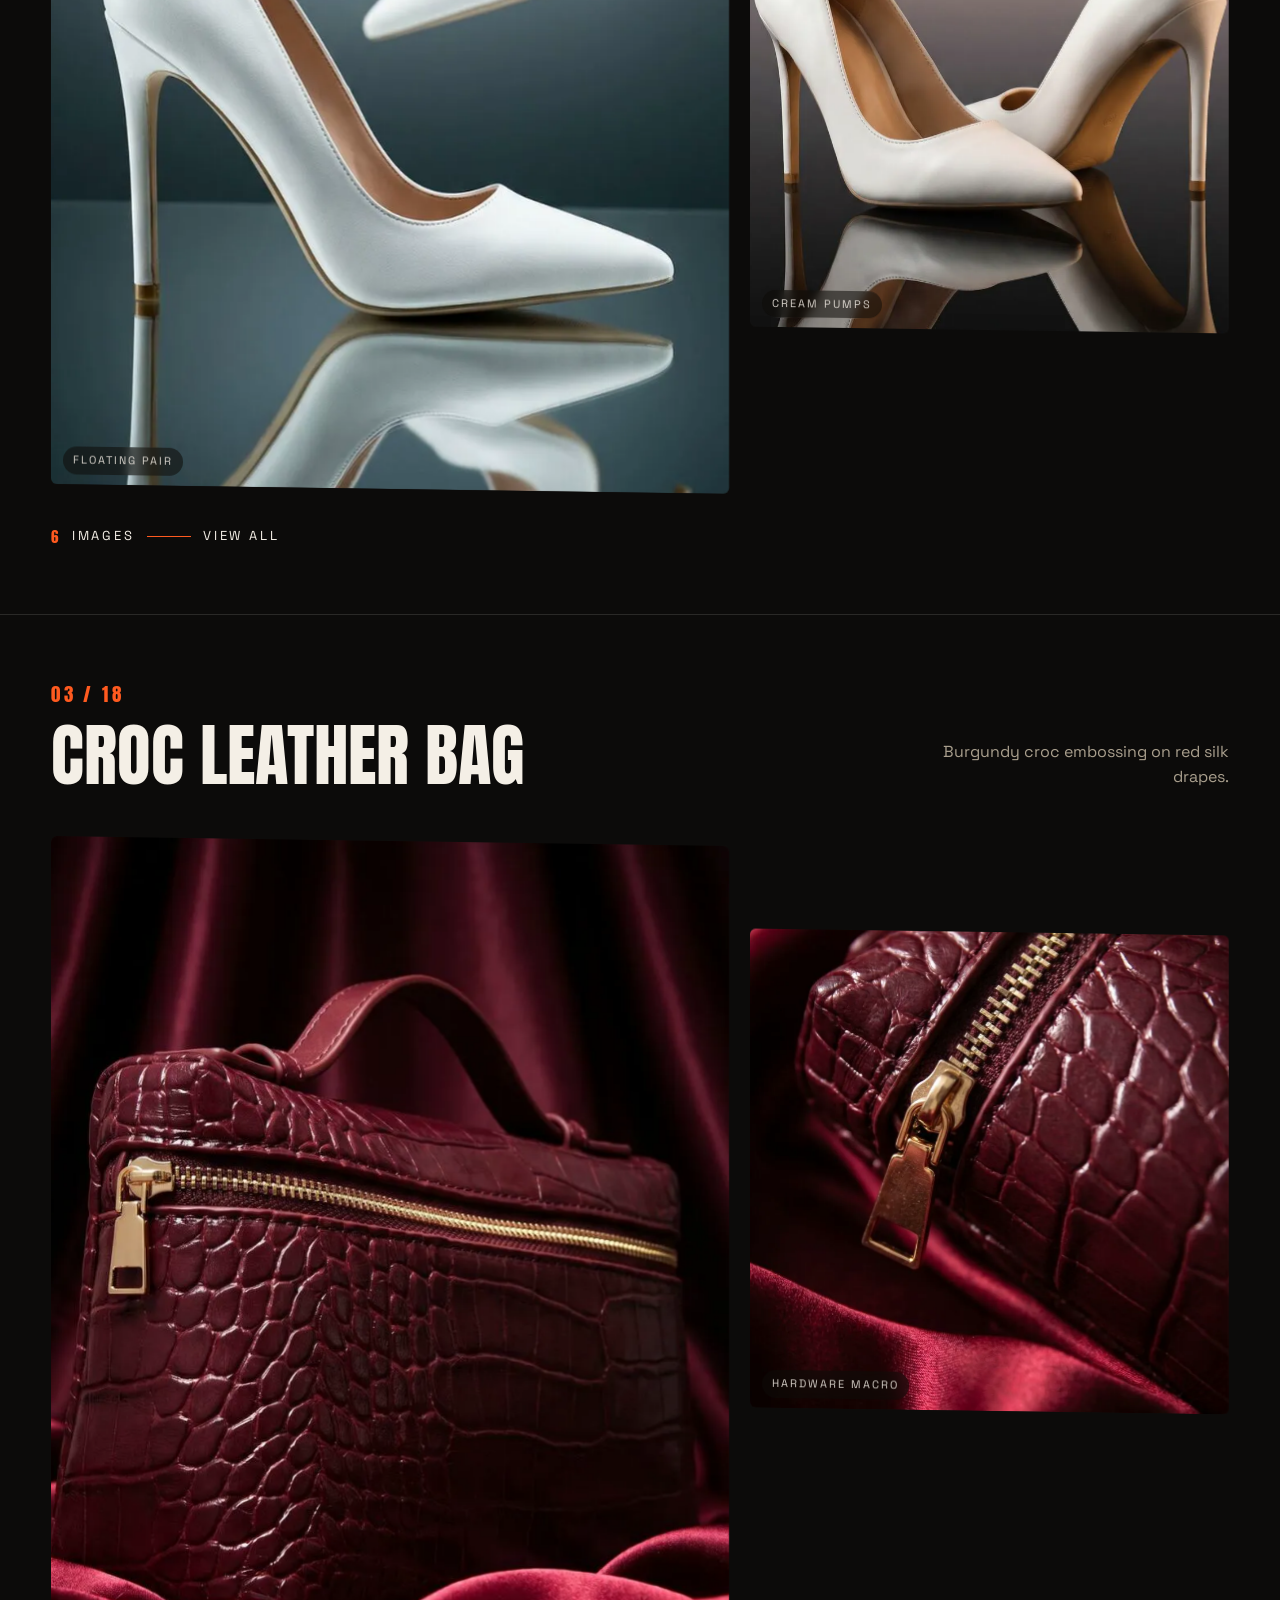
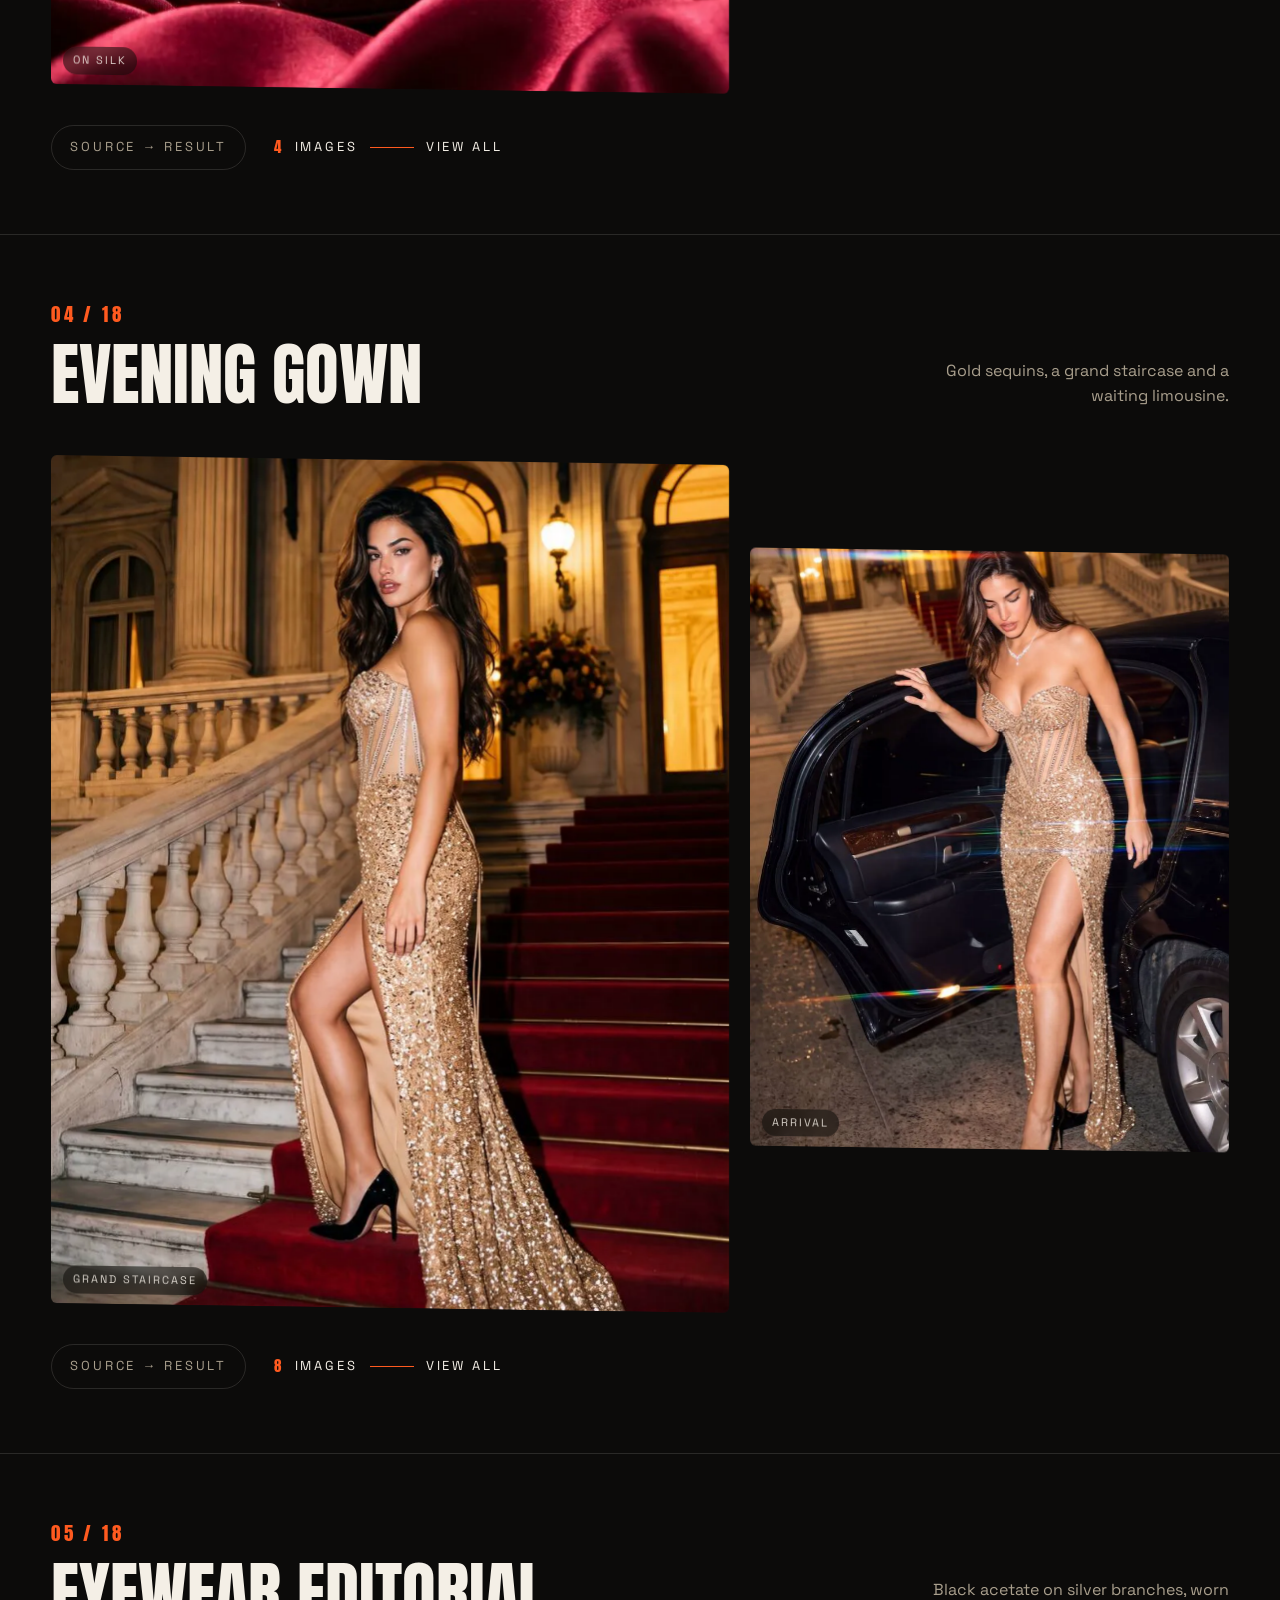
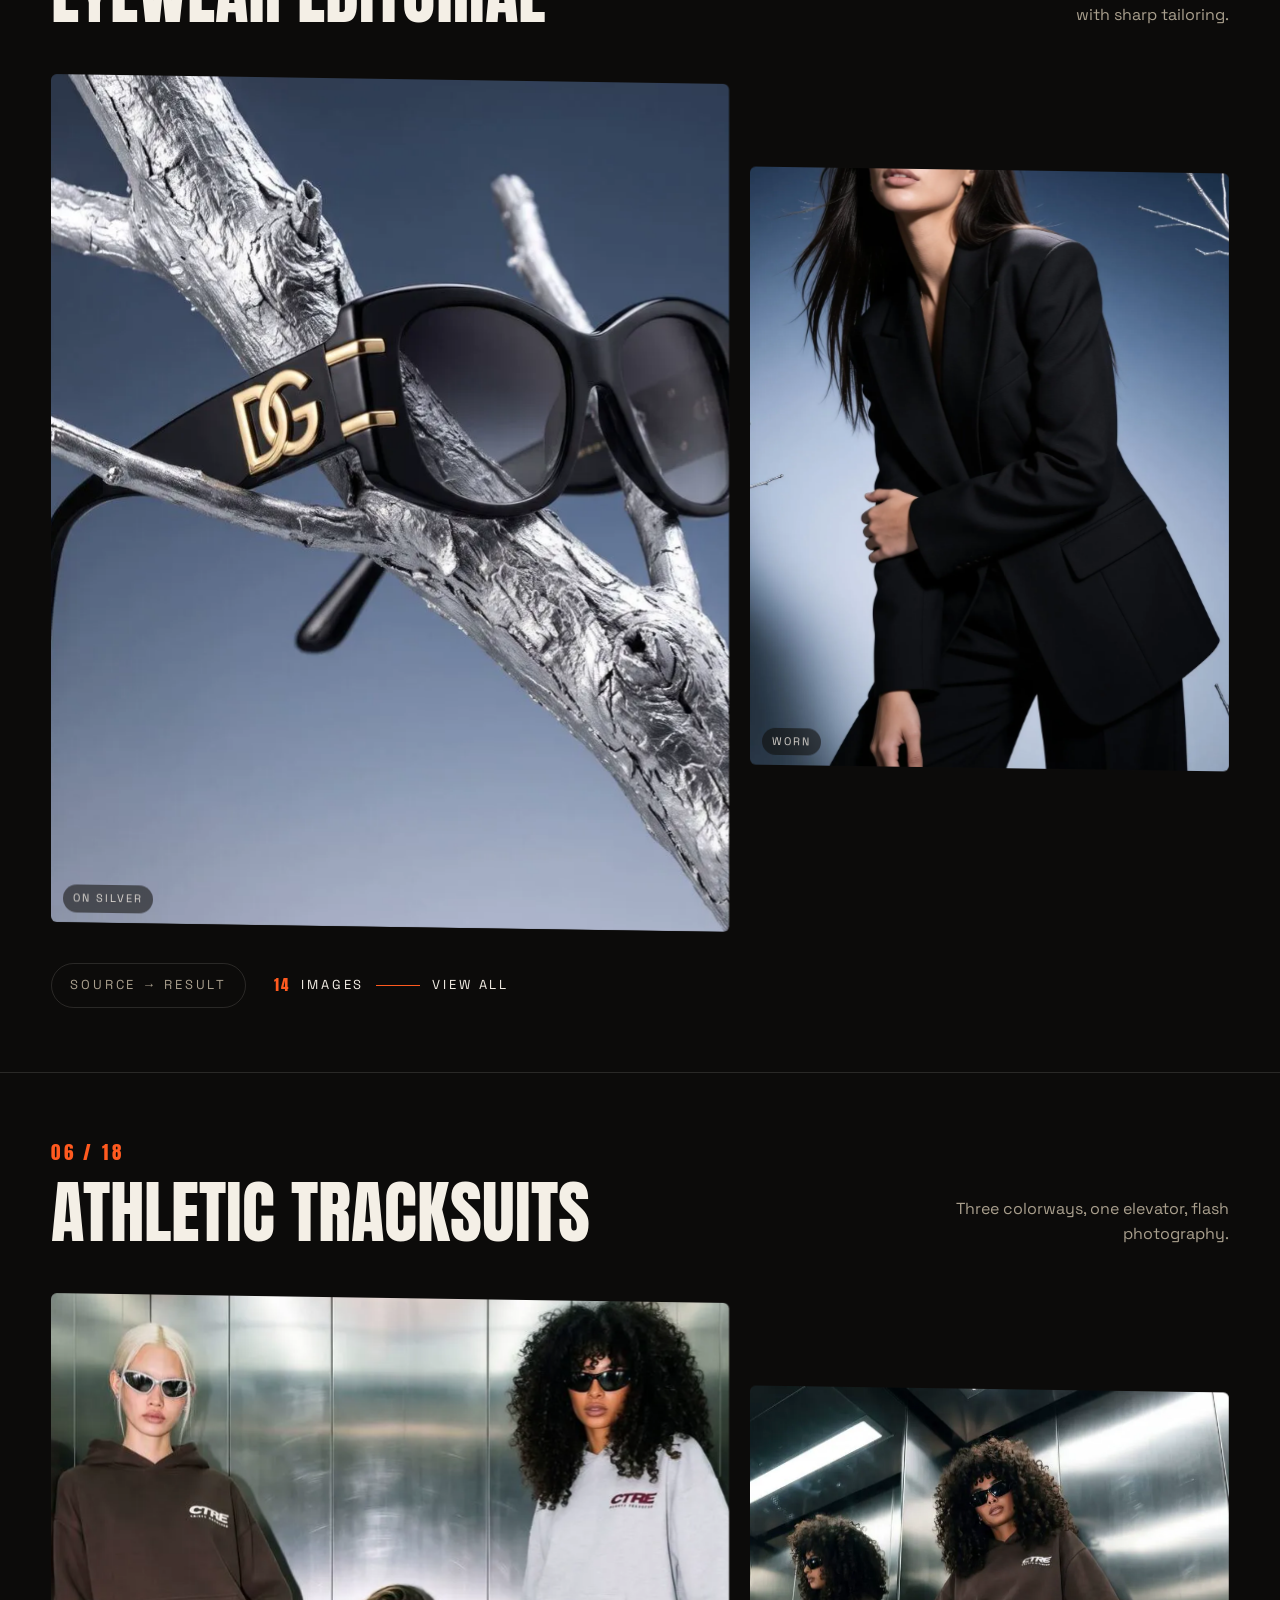
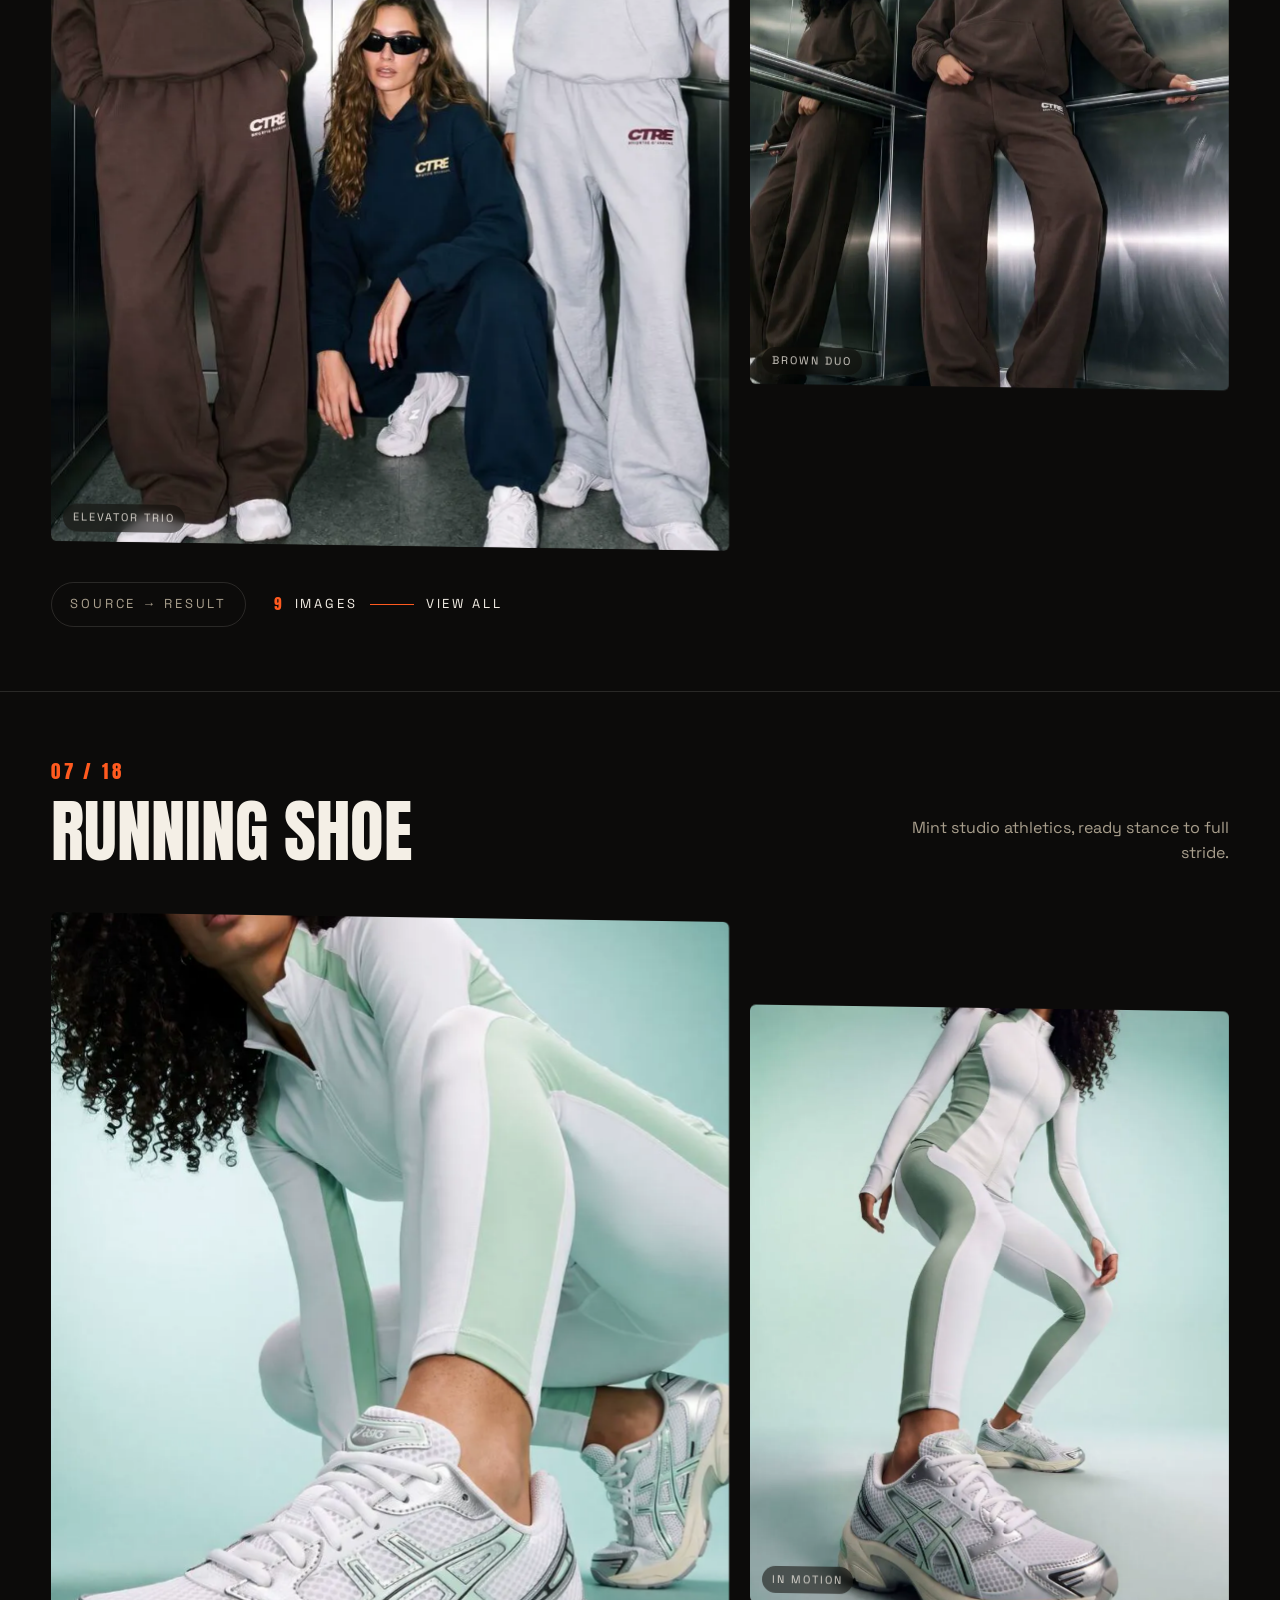
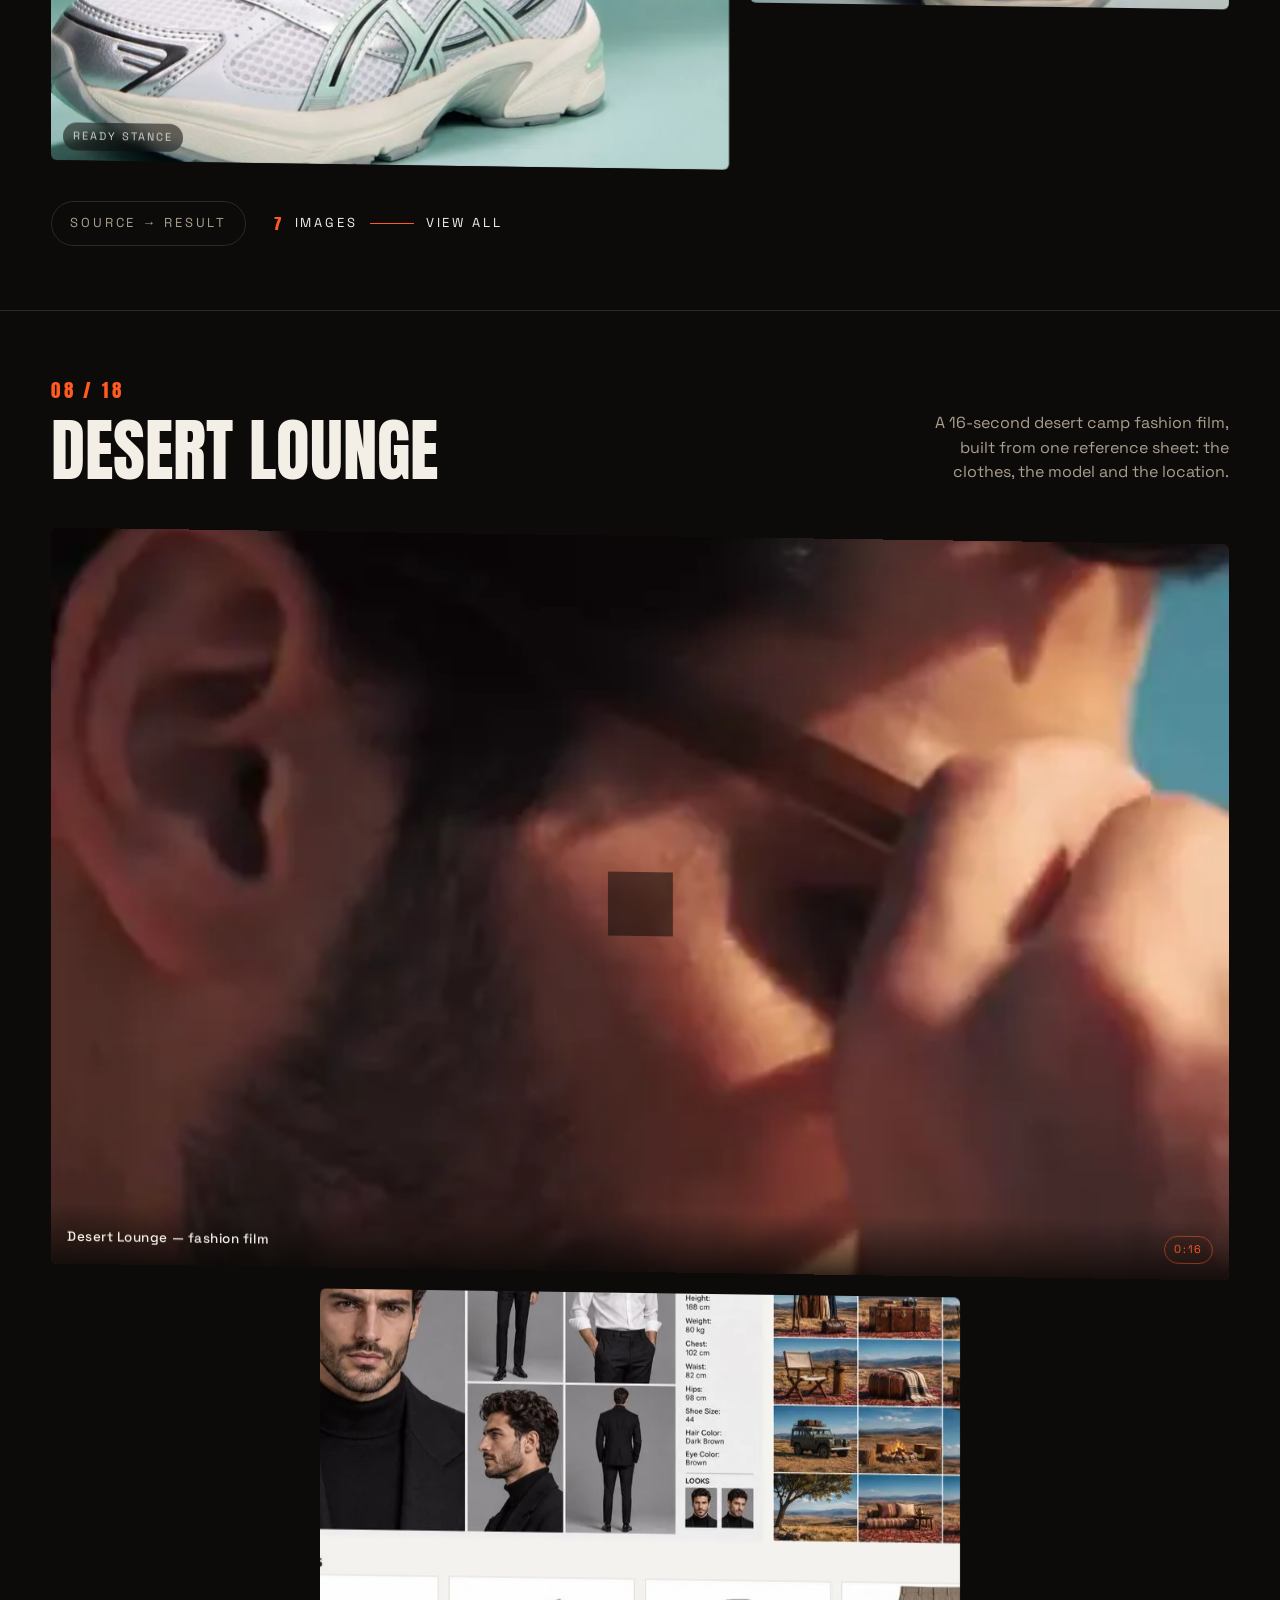
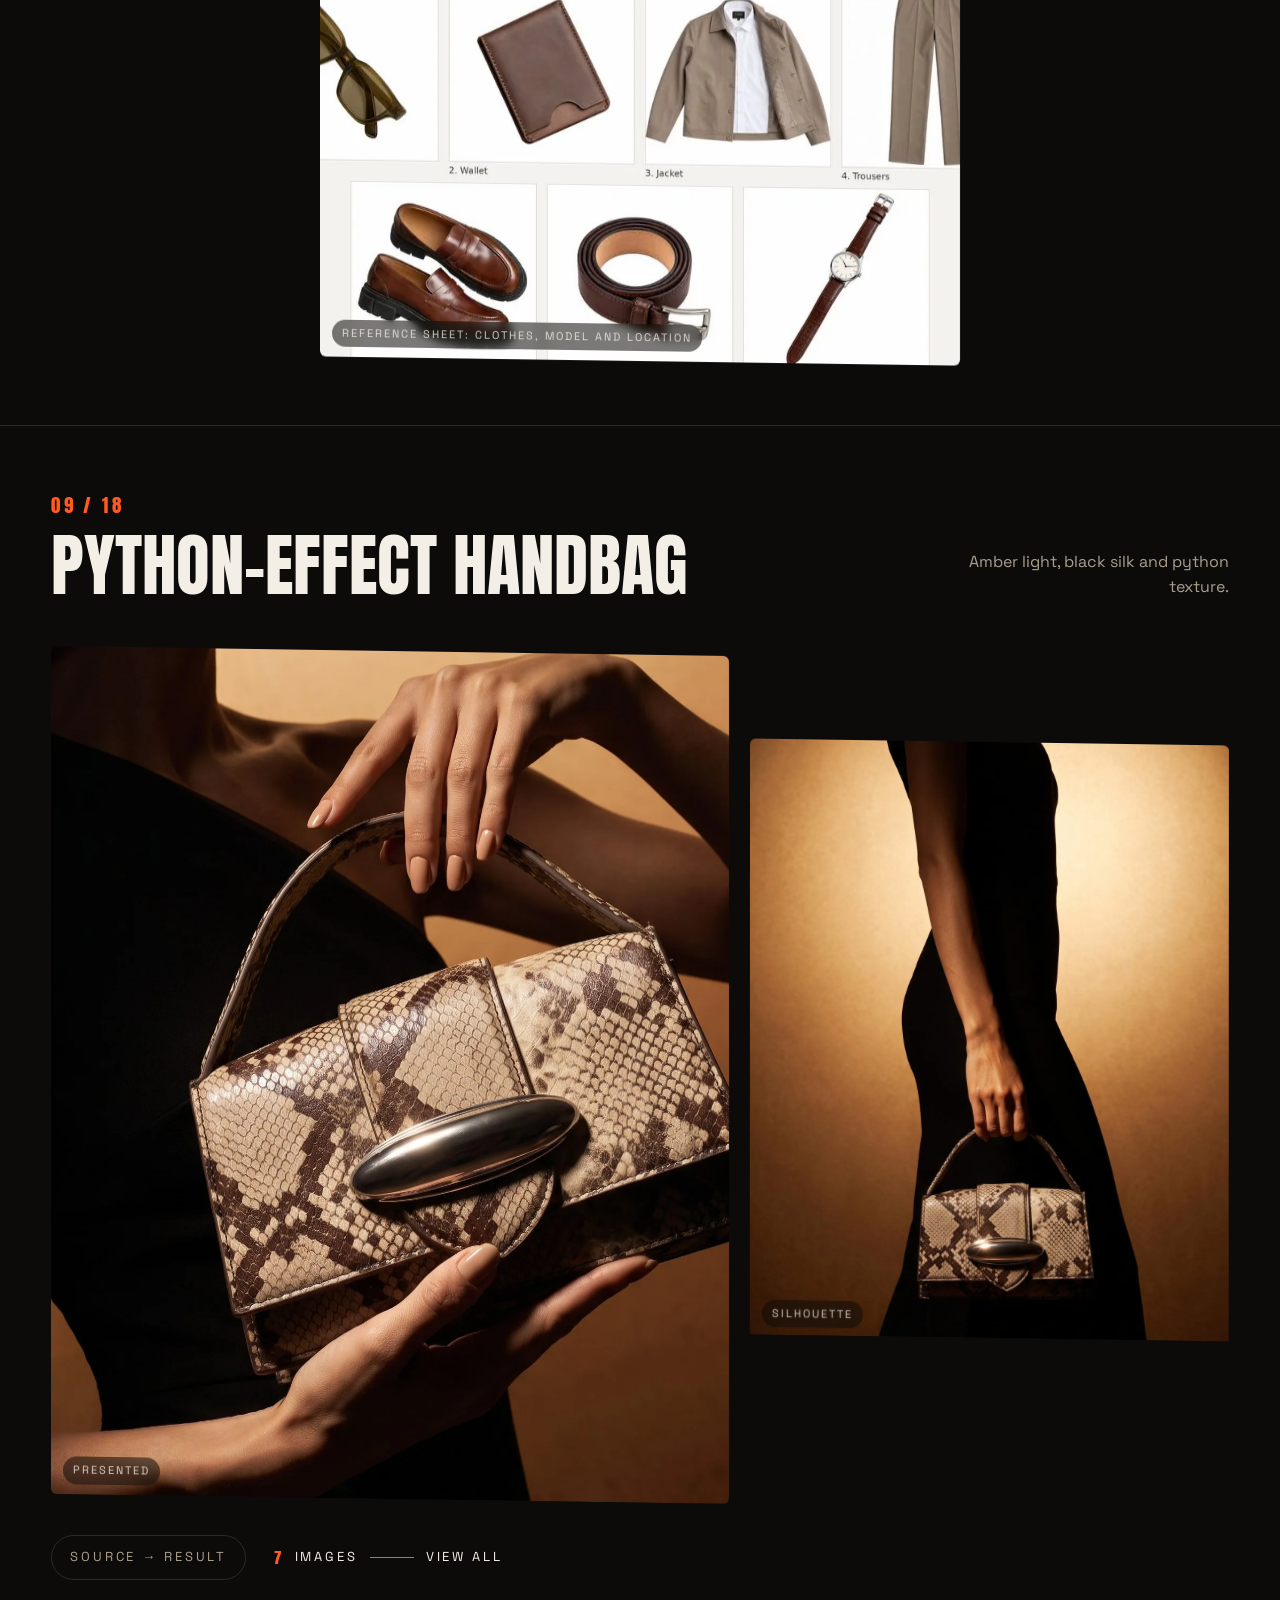
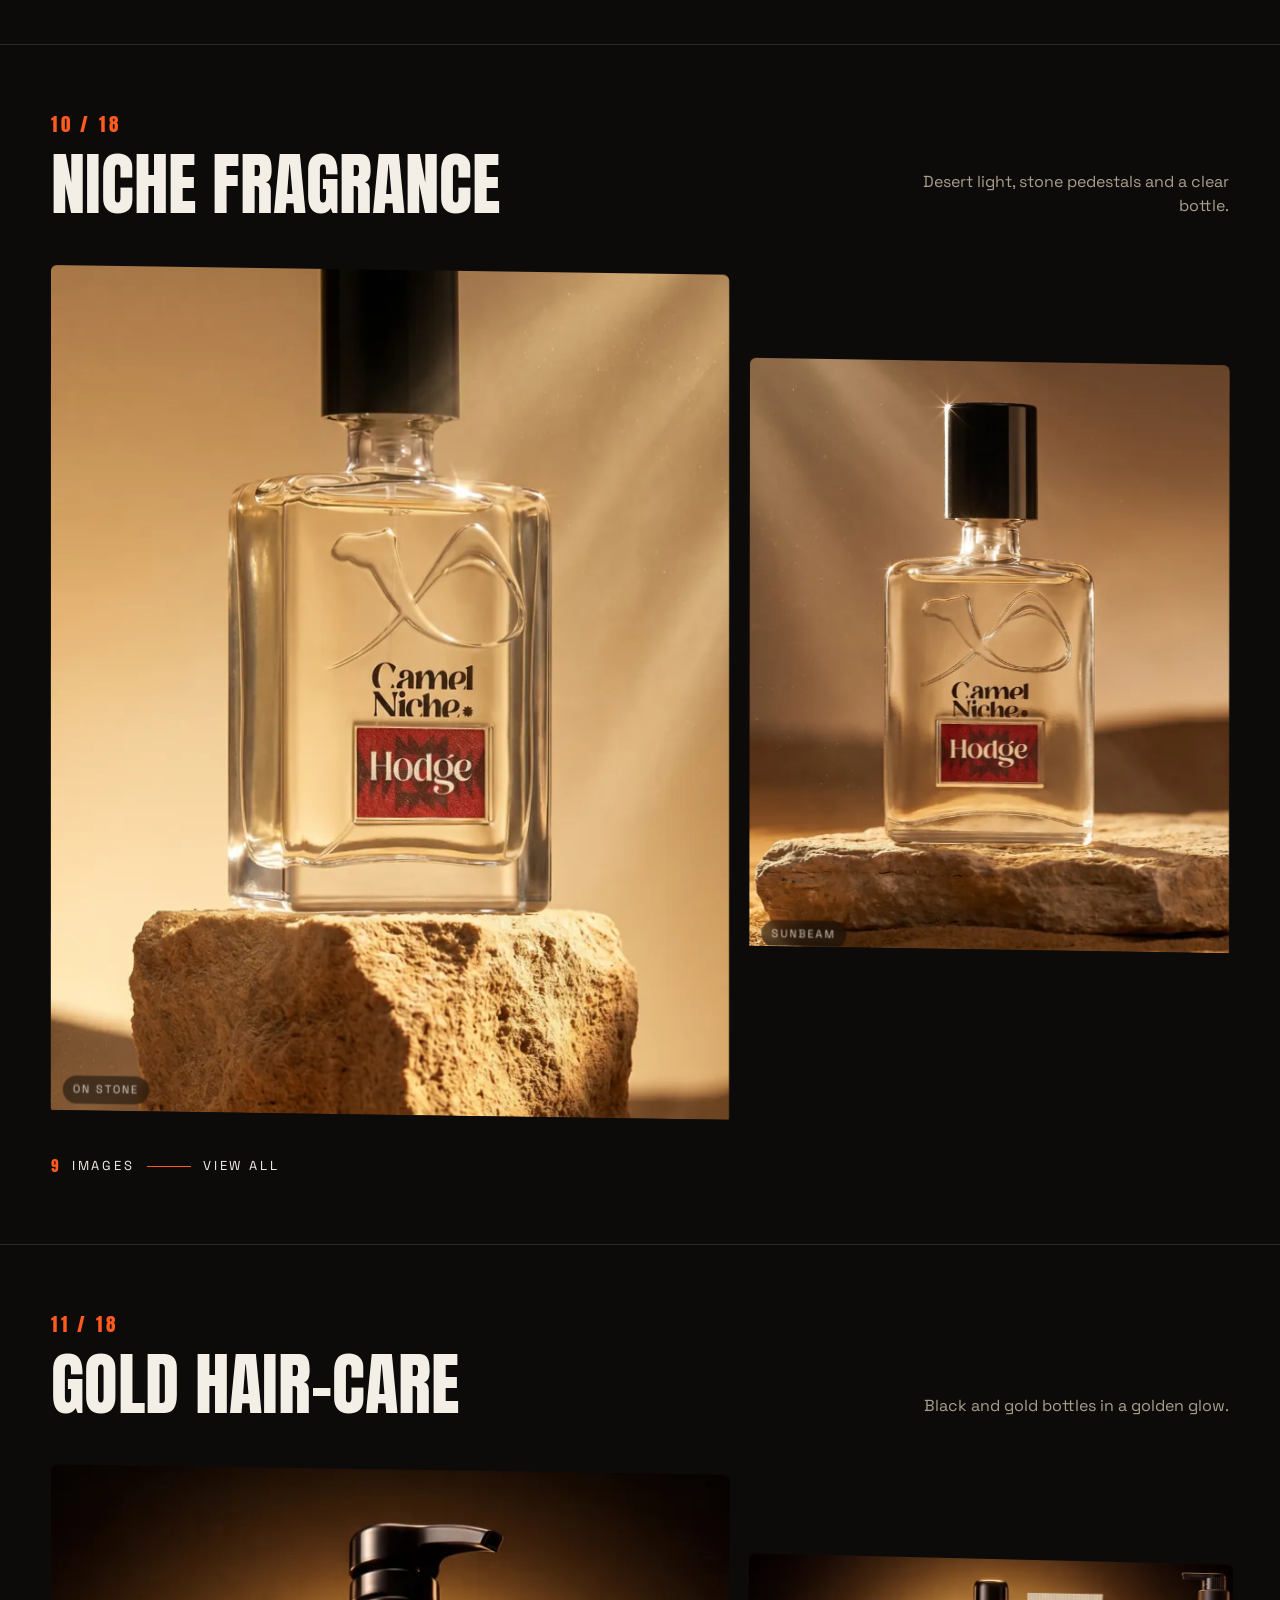
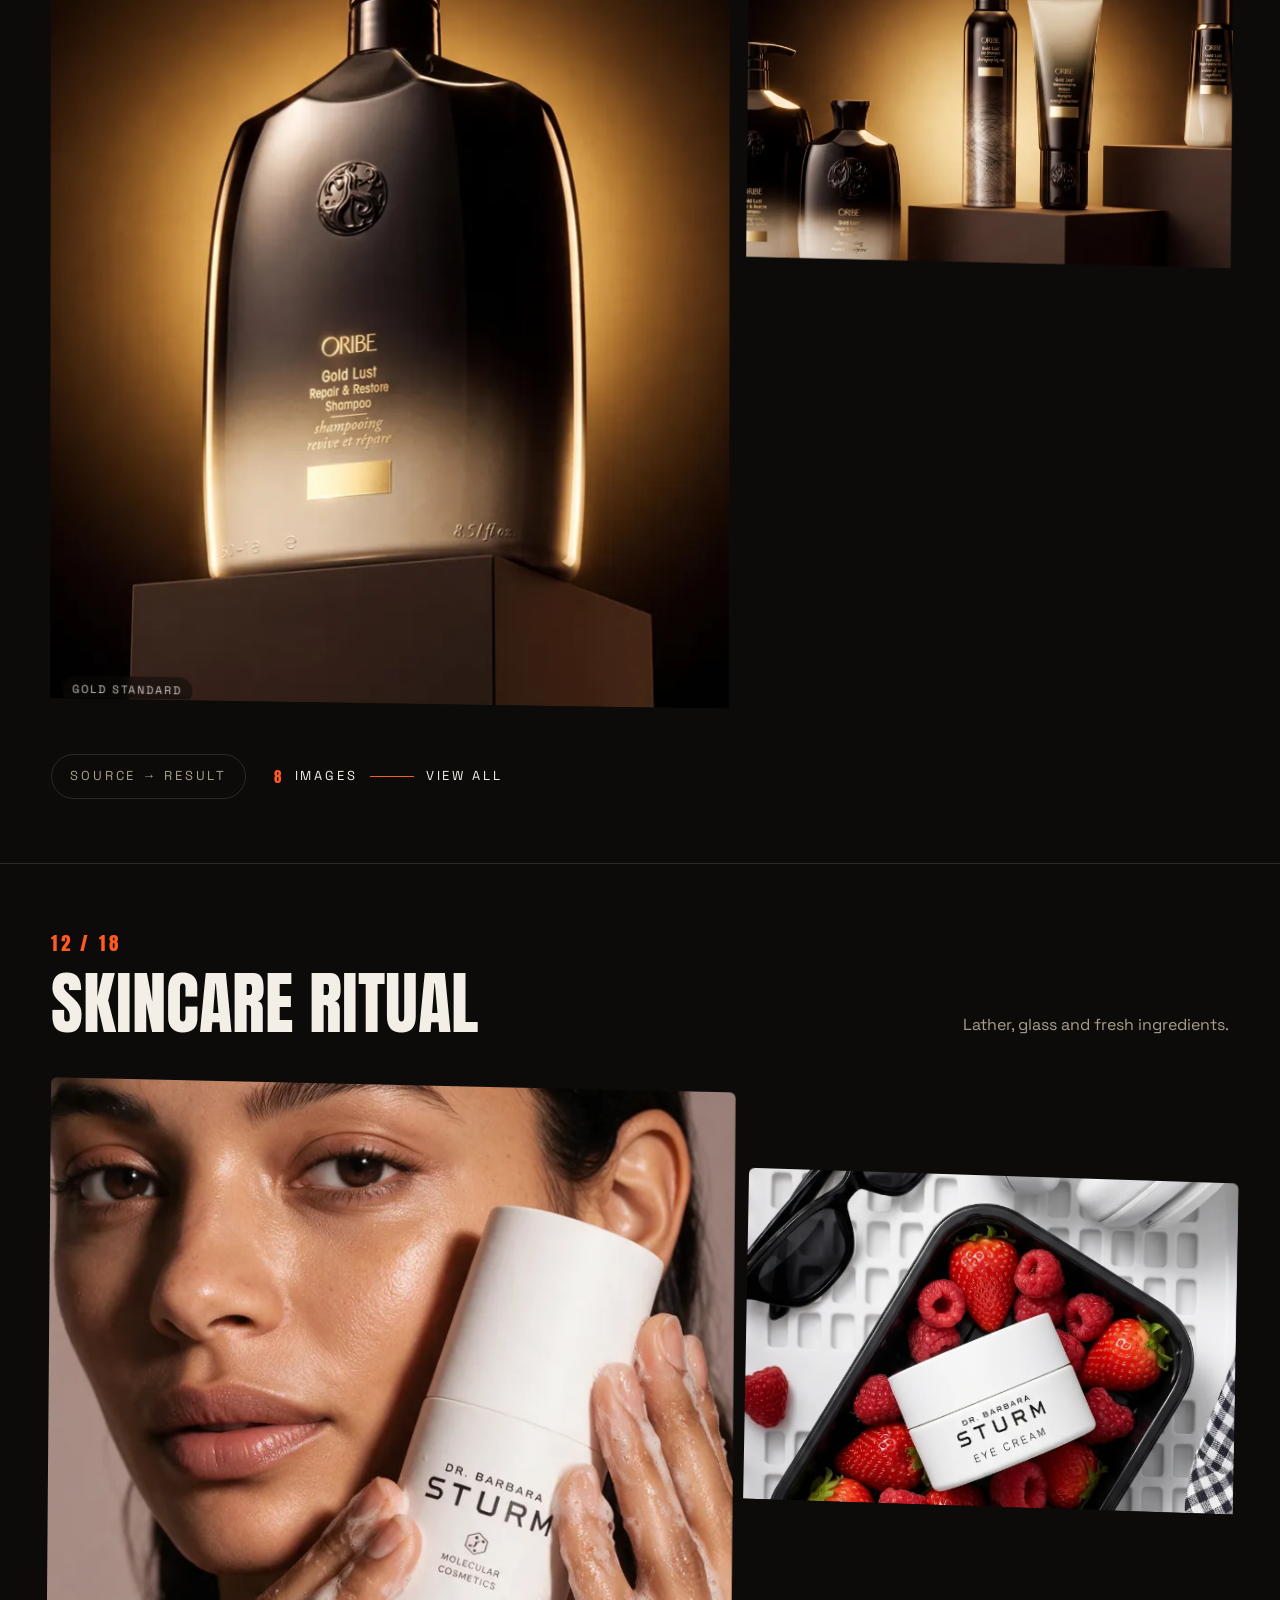
==== commit 368557f2: "Update index.html" ====
--- a/preview-v4/index.html
+++ b/preview-v4/index.html
@@ -908,9 +908,9 @@
     var base='https://abdelrahman592.github.io/videos/d720', names=['p00','p01','p02','p03','q04','p05','p06','p07','p08','p09','p10','p11','p12','p13','p14','p15','p16','p17','p18'];
     var cached=window.__dlBlobUrl;
     if(cached){ go(cached); }
-    else { Promise.all(names.map(function(n){ return fetch(base+n).then(function(r){ if(!r.ok)throw new Error(n); return r.arrayBuffer(); }); }))
-      .then(function(b){ var blob=new Blob(b,{type:'video/mp4'}); if(blob.size!==5157130)throw new Error('size'); window.__dlBlobUrl=URL.createObjectURL(blob); go(window.__dlBlobUrl); })
-      .catch(function(){ go(url); }); }
+    else { var started=false; setTimeout(function(){ if(!started){ started=true; go(url); } },4000); Promise.all(names.map(function(n){ return fetch(base+n).then(function(r){ if(!r.ok)throw new Error(n); return r.arrayBuffer(); }); }))
+      .then(function(b){ var blob=new Blob(b,{type:'video/mp4'}); if(blob.size!==5157130)throw new Error('size'); window.__dlBlobUrl=URL.createObjectURL(blob); if(!started){ started=true; go(window.__dlBlobUrl); } })
+      .catch(function(){ if(!started){ started=true; go(url); } }); }
   } else { go(url); }
   lbCount.textContent=''; document.body.style.overflow='hidden'; }
 function lbClose(){ window.__lbTok=(window.__lbTok||0)+1; lb.classList.remove('open'); lbVid.pause(); lbVid.removeAttribute('src'); lbVidLink.style.display='none'; document.body.style.overflow=''; }
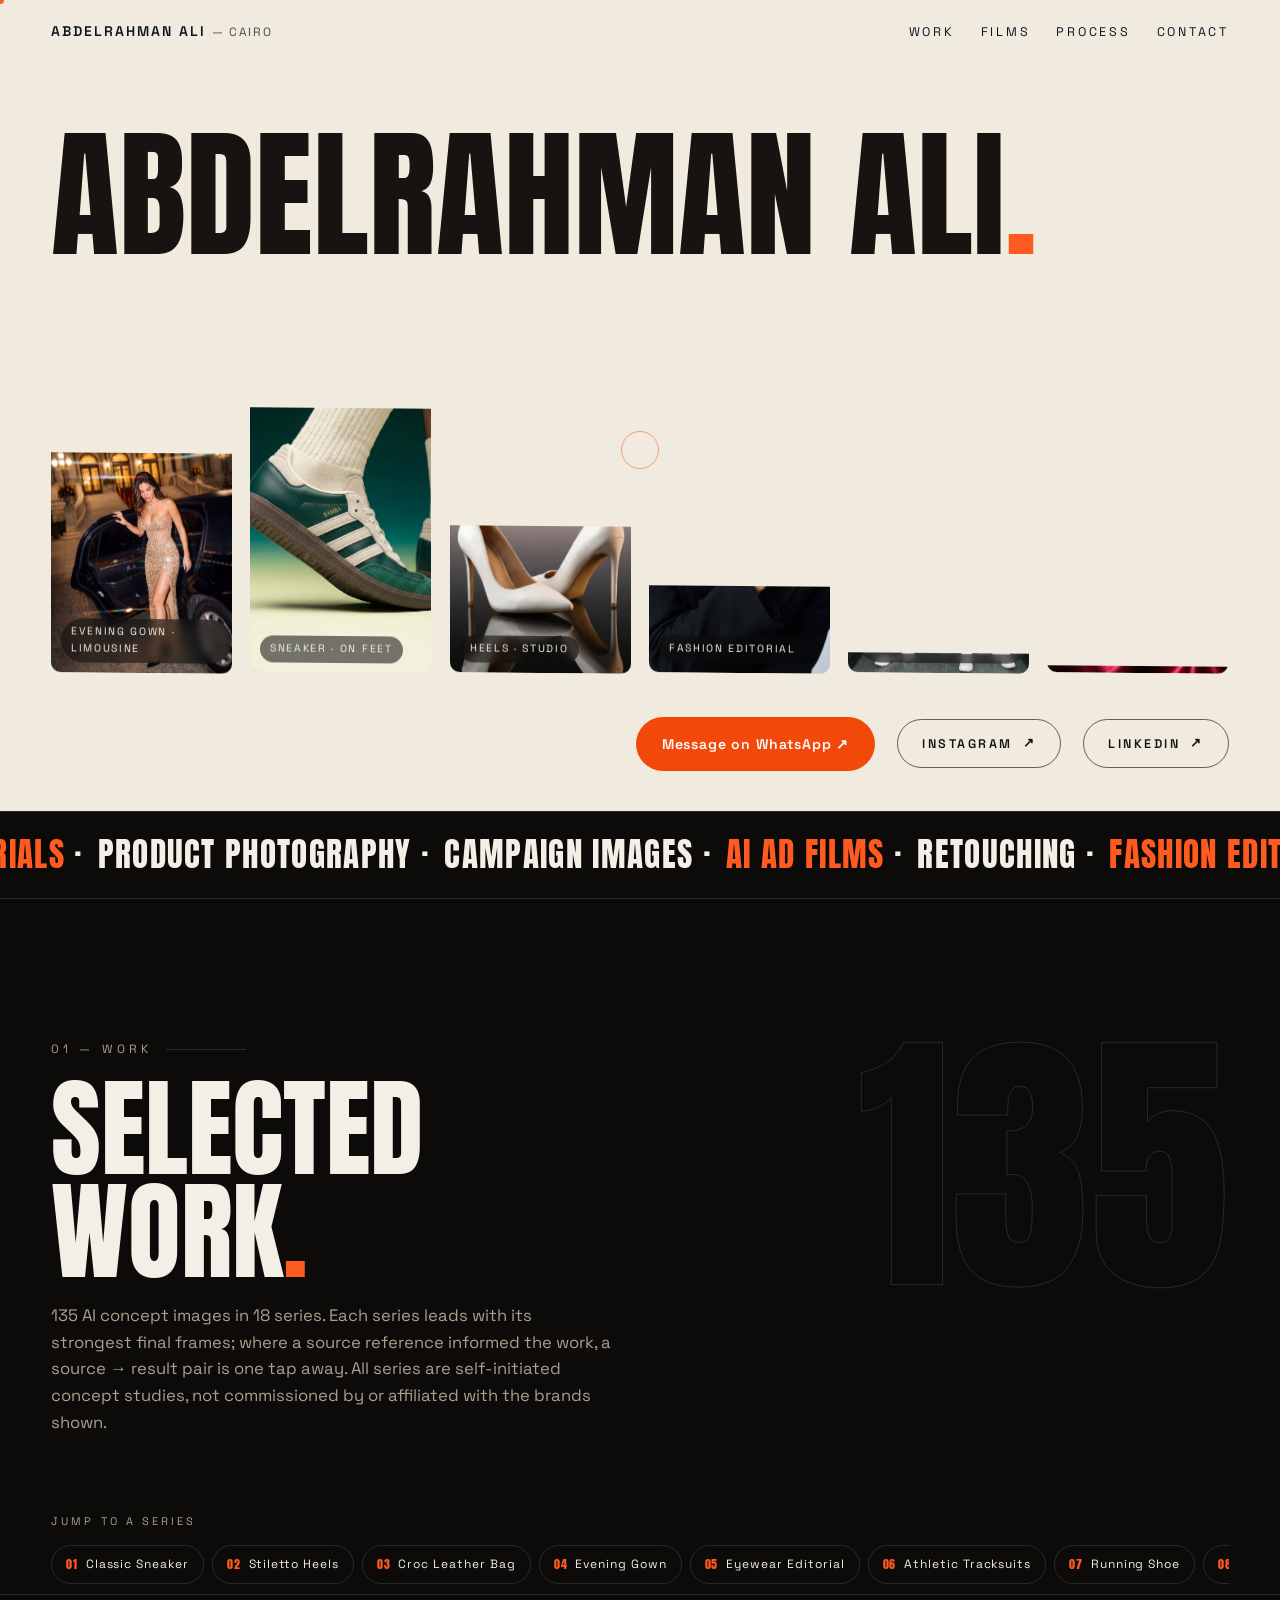
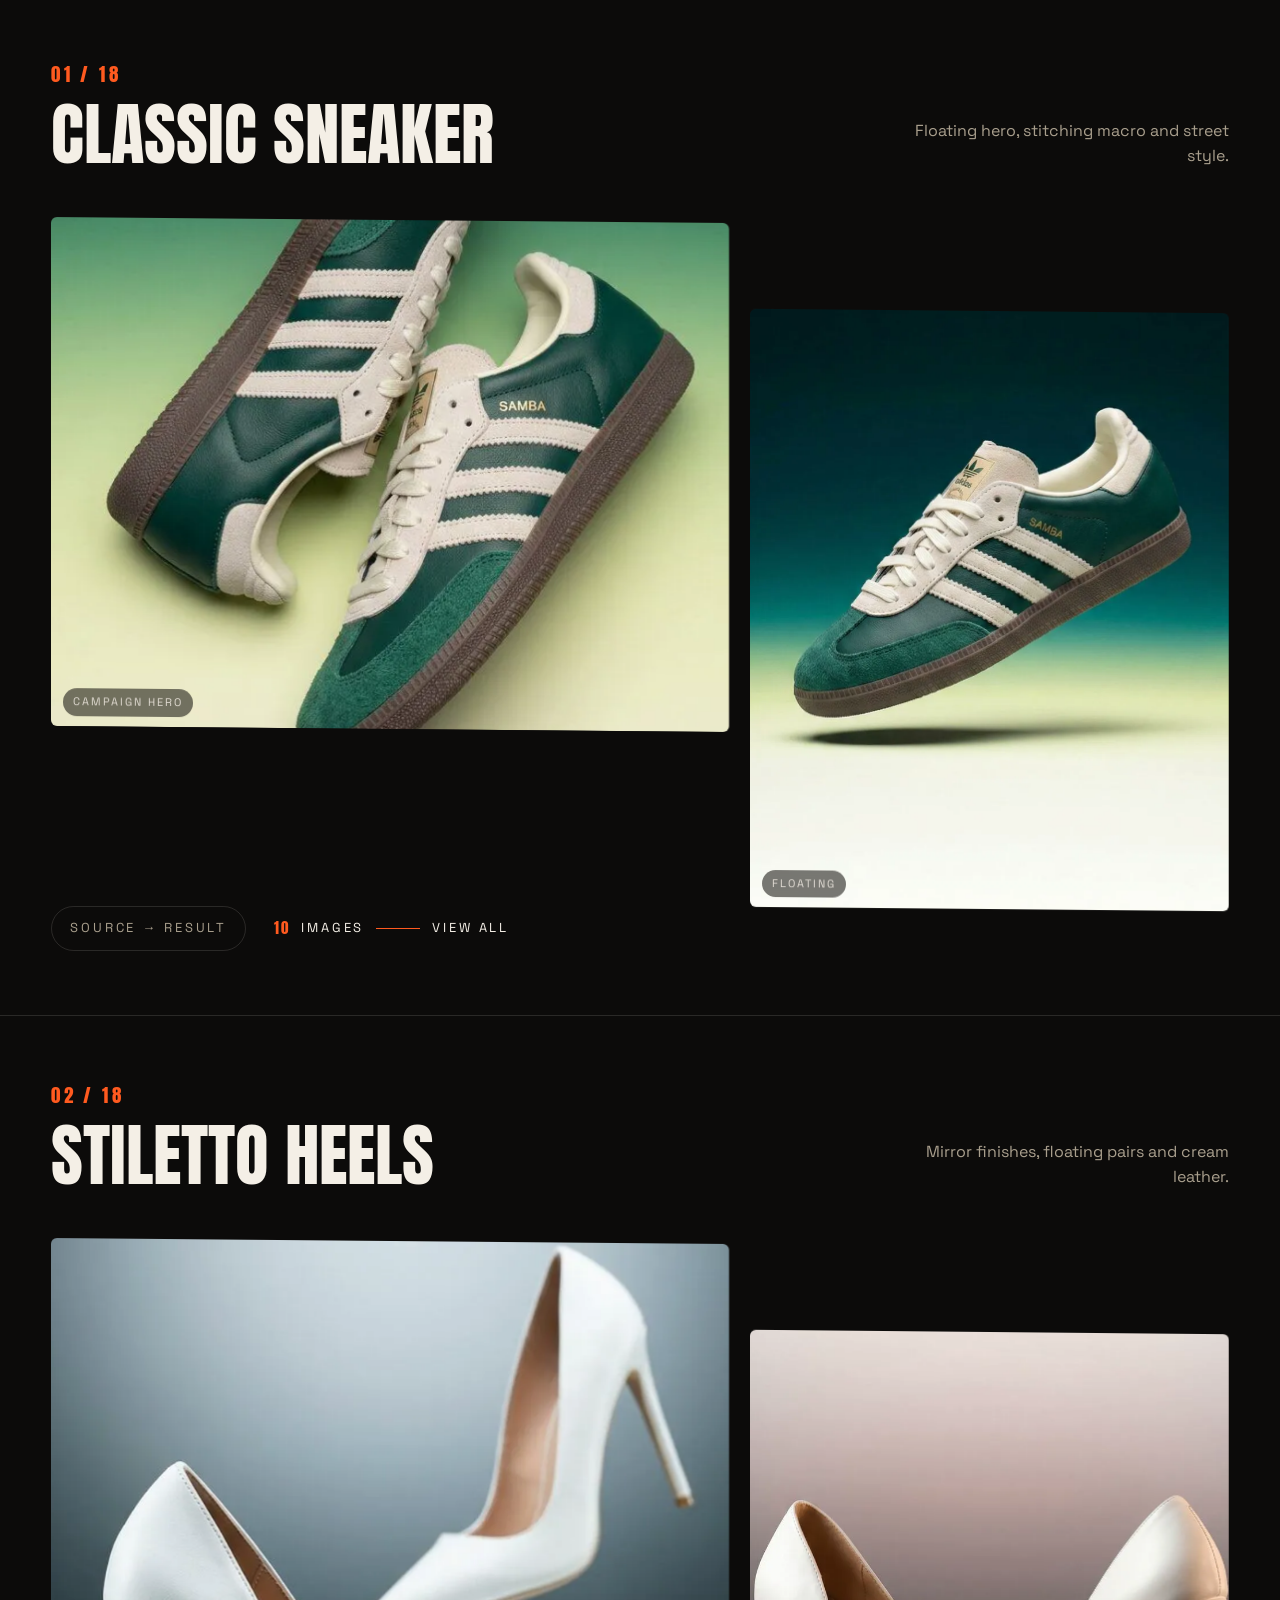
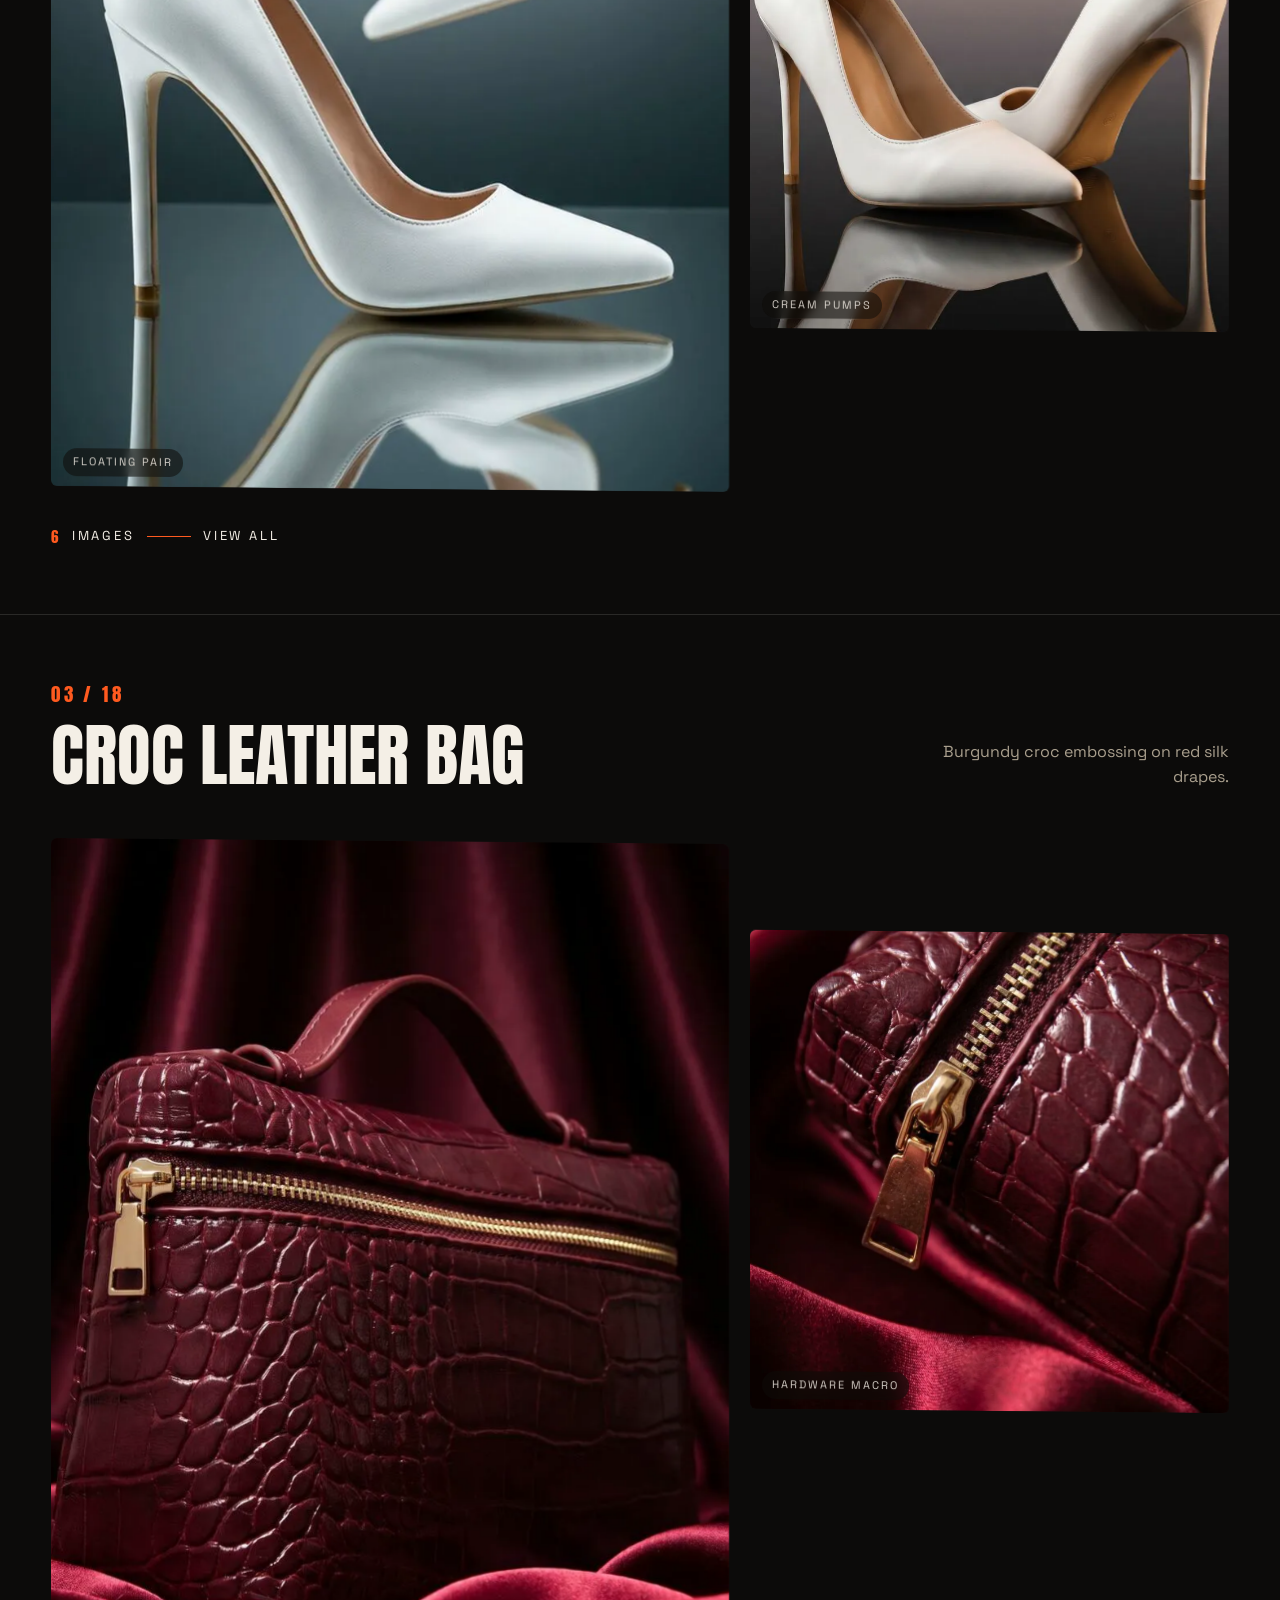
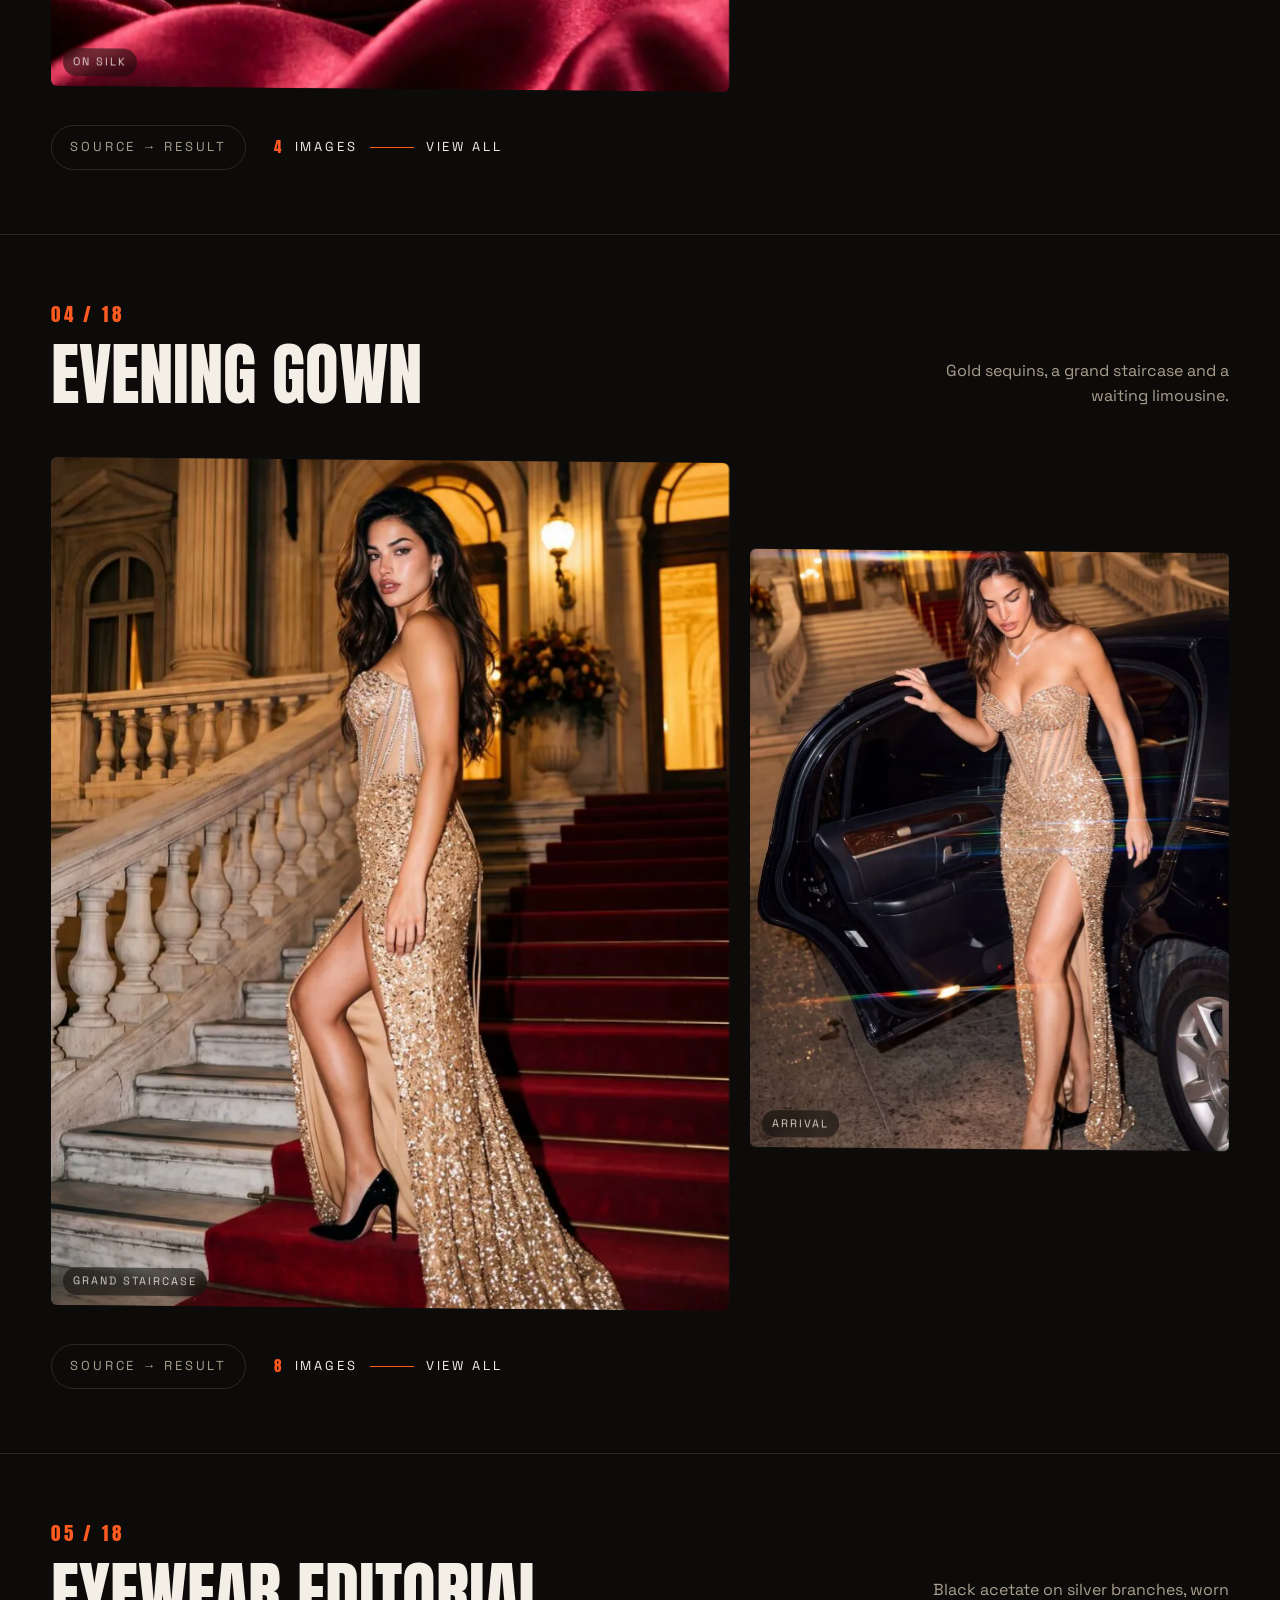
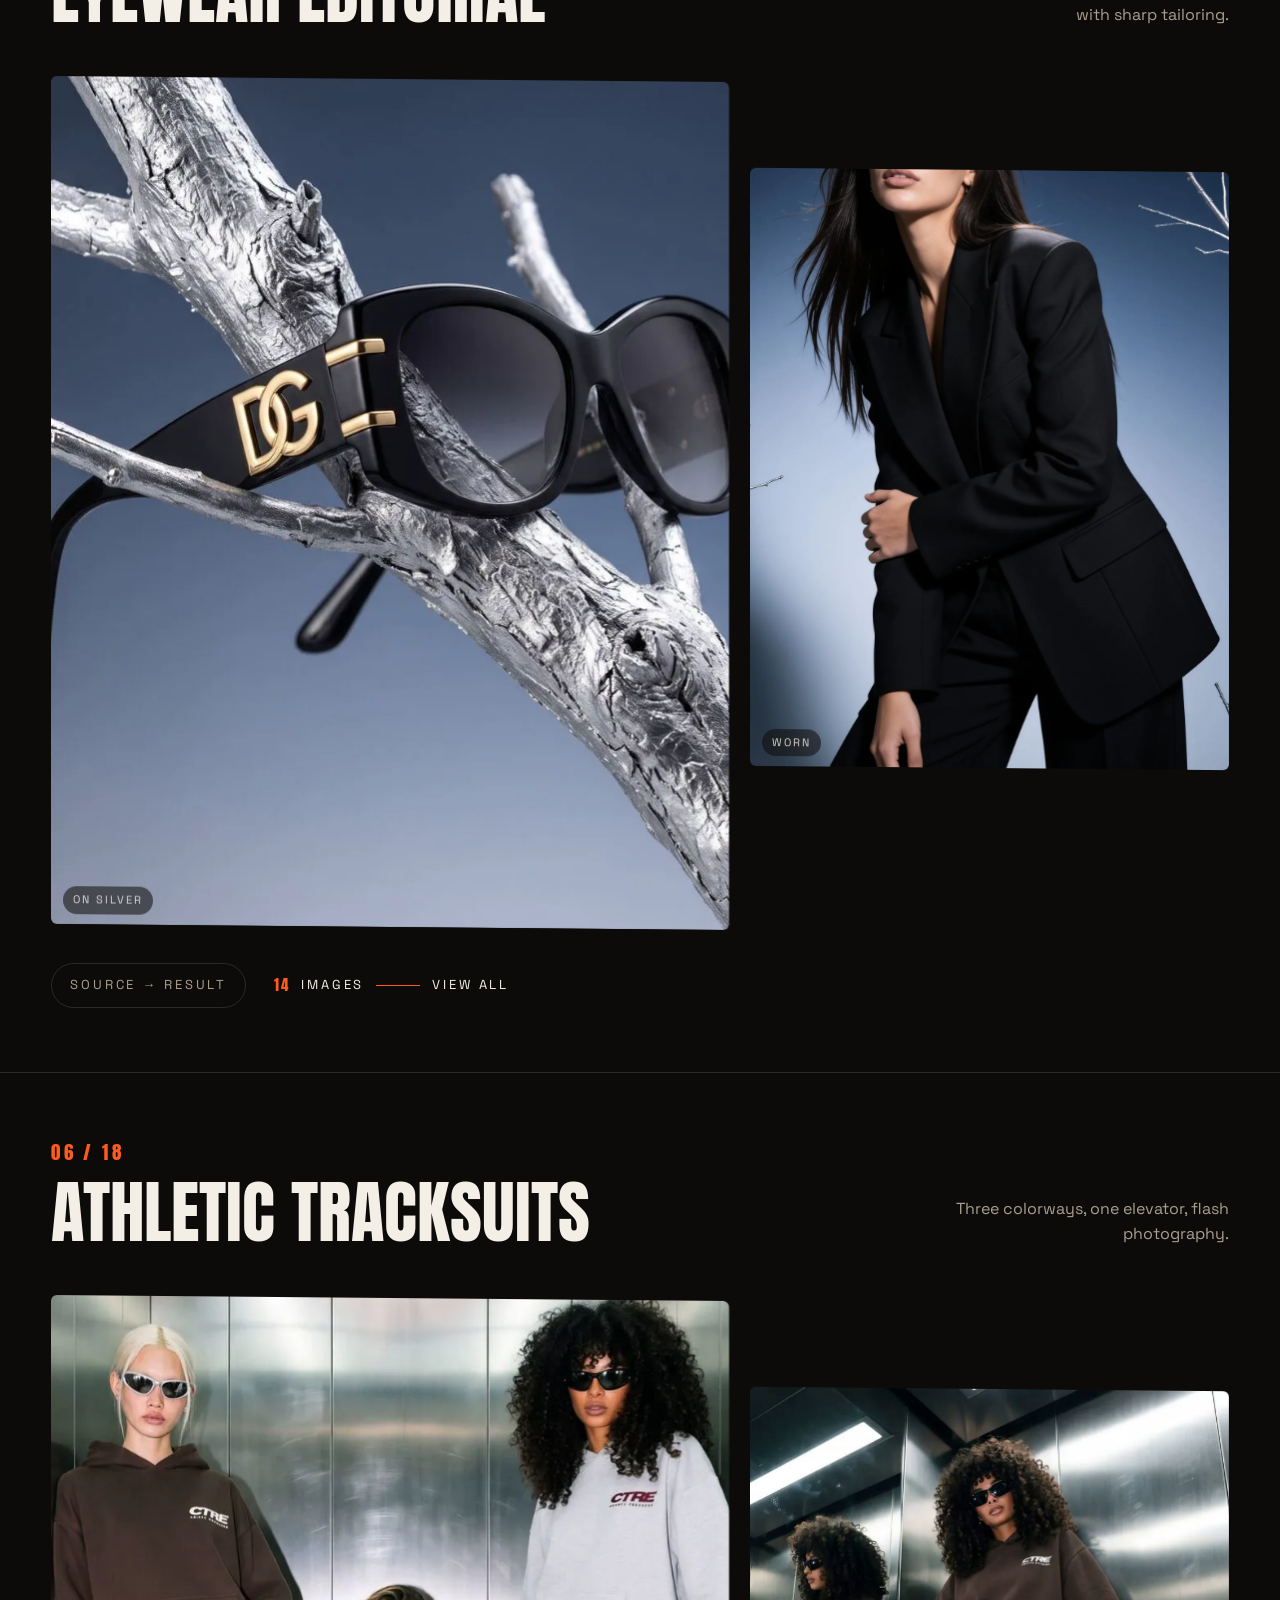
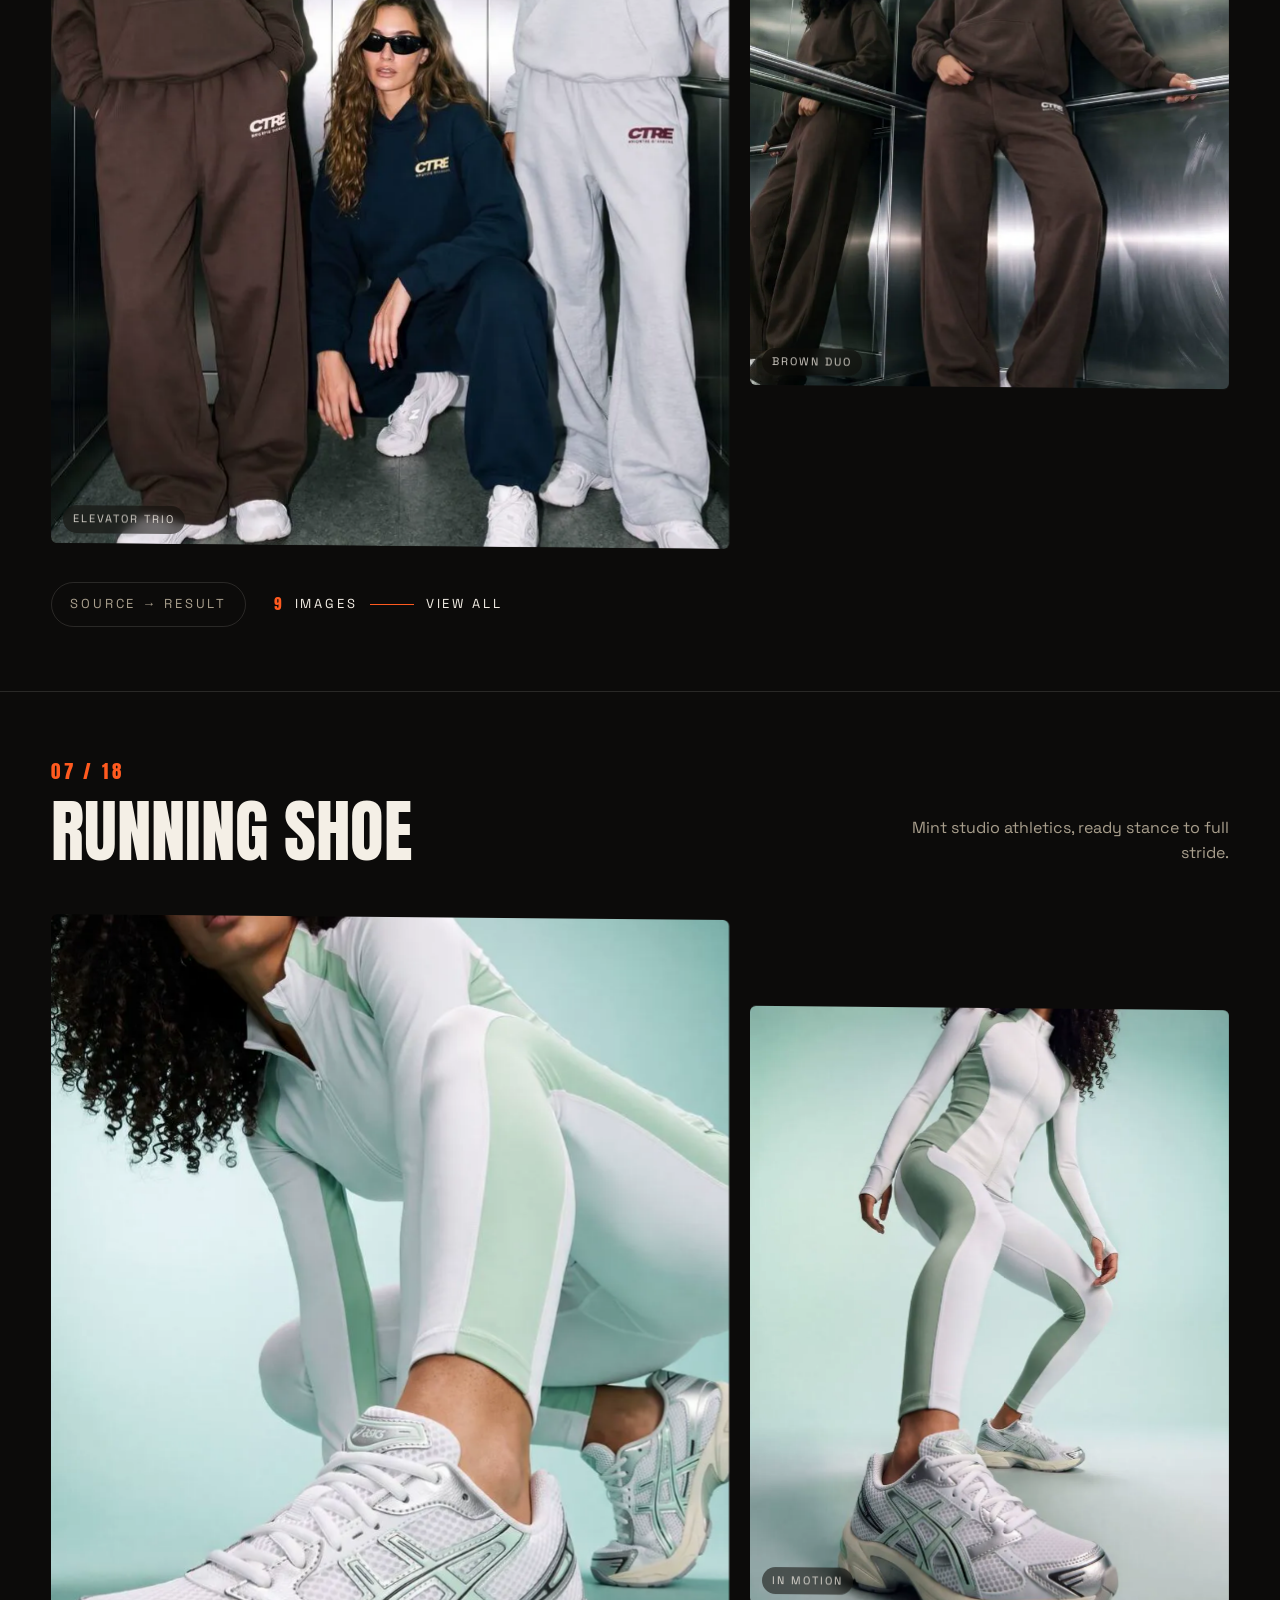
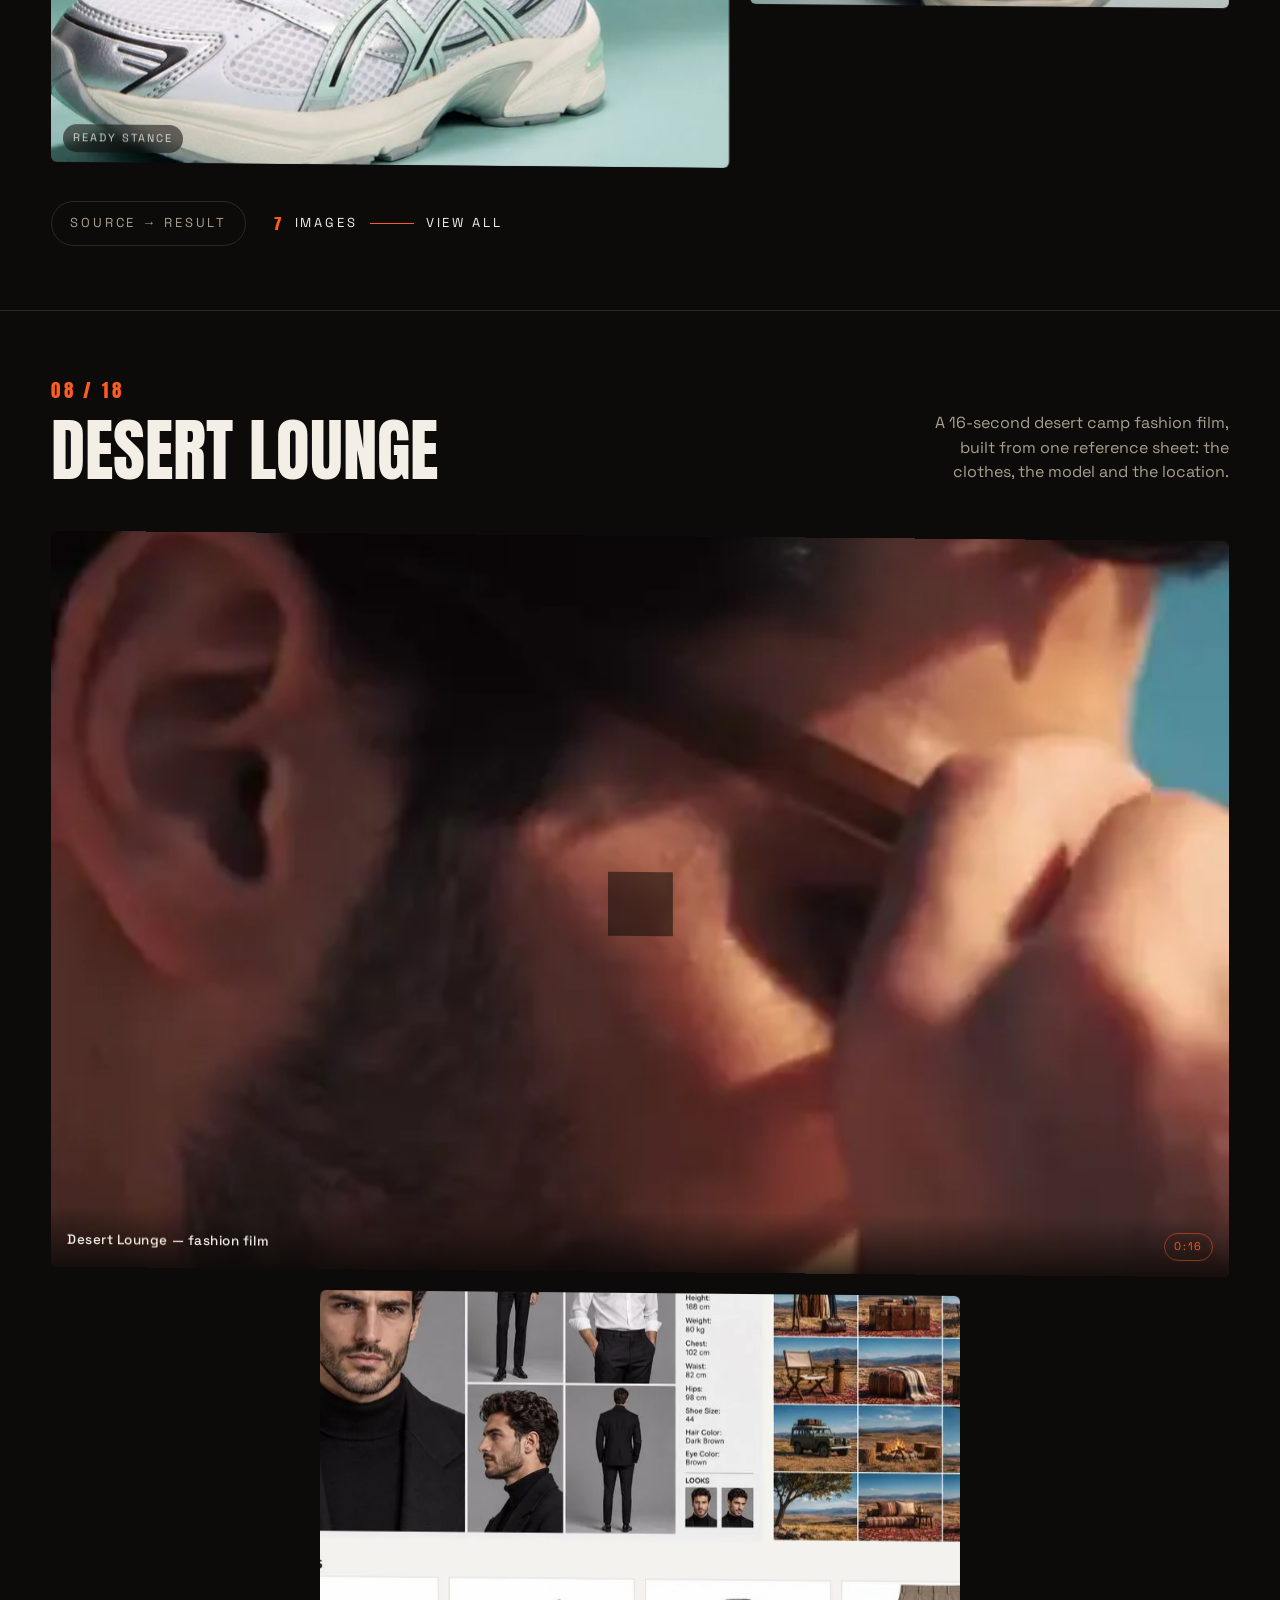
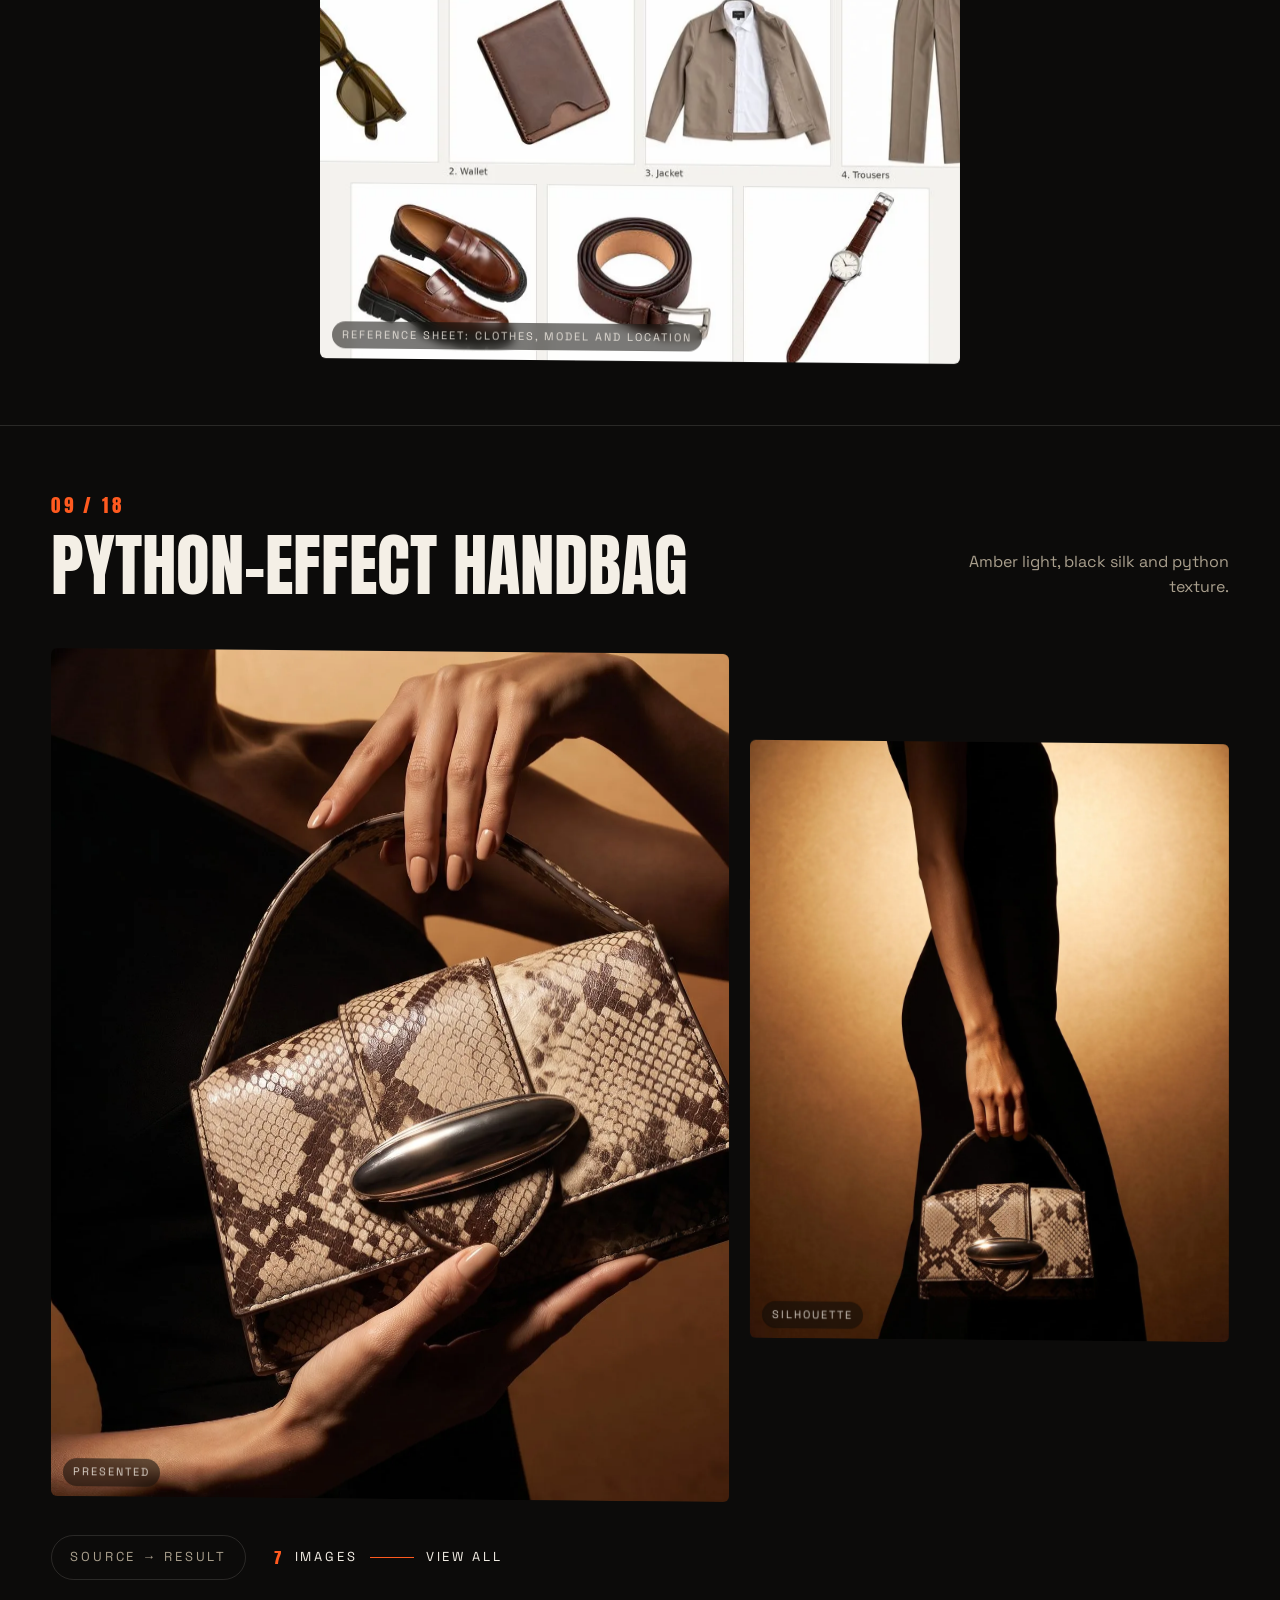
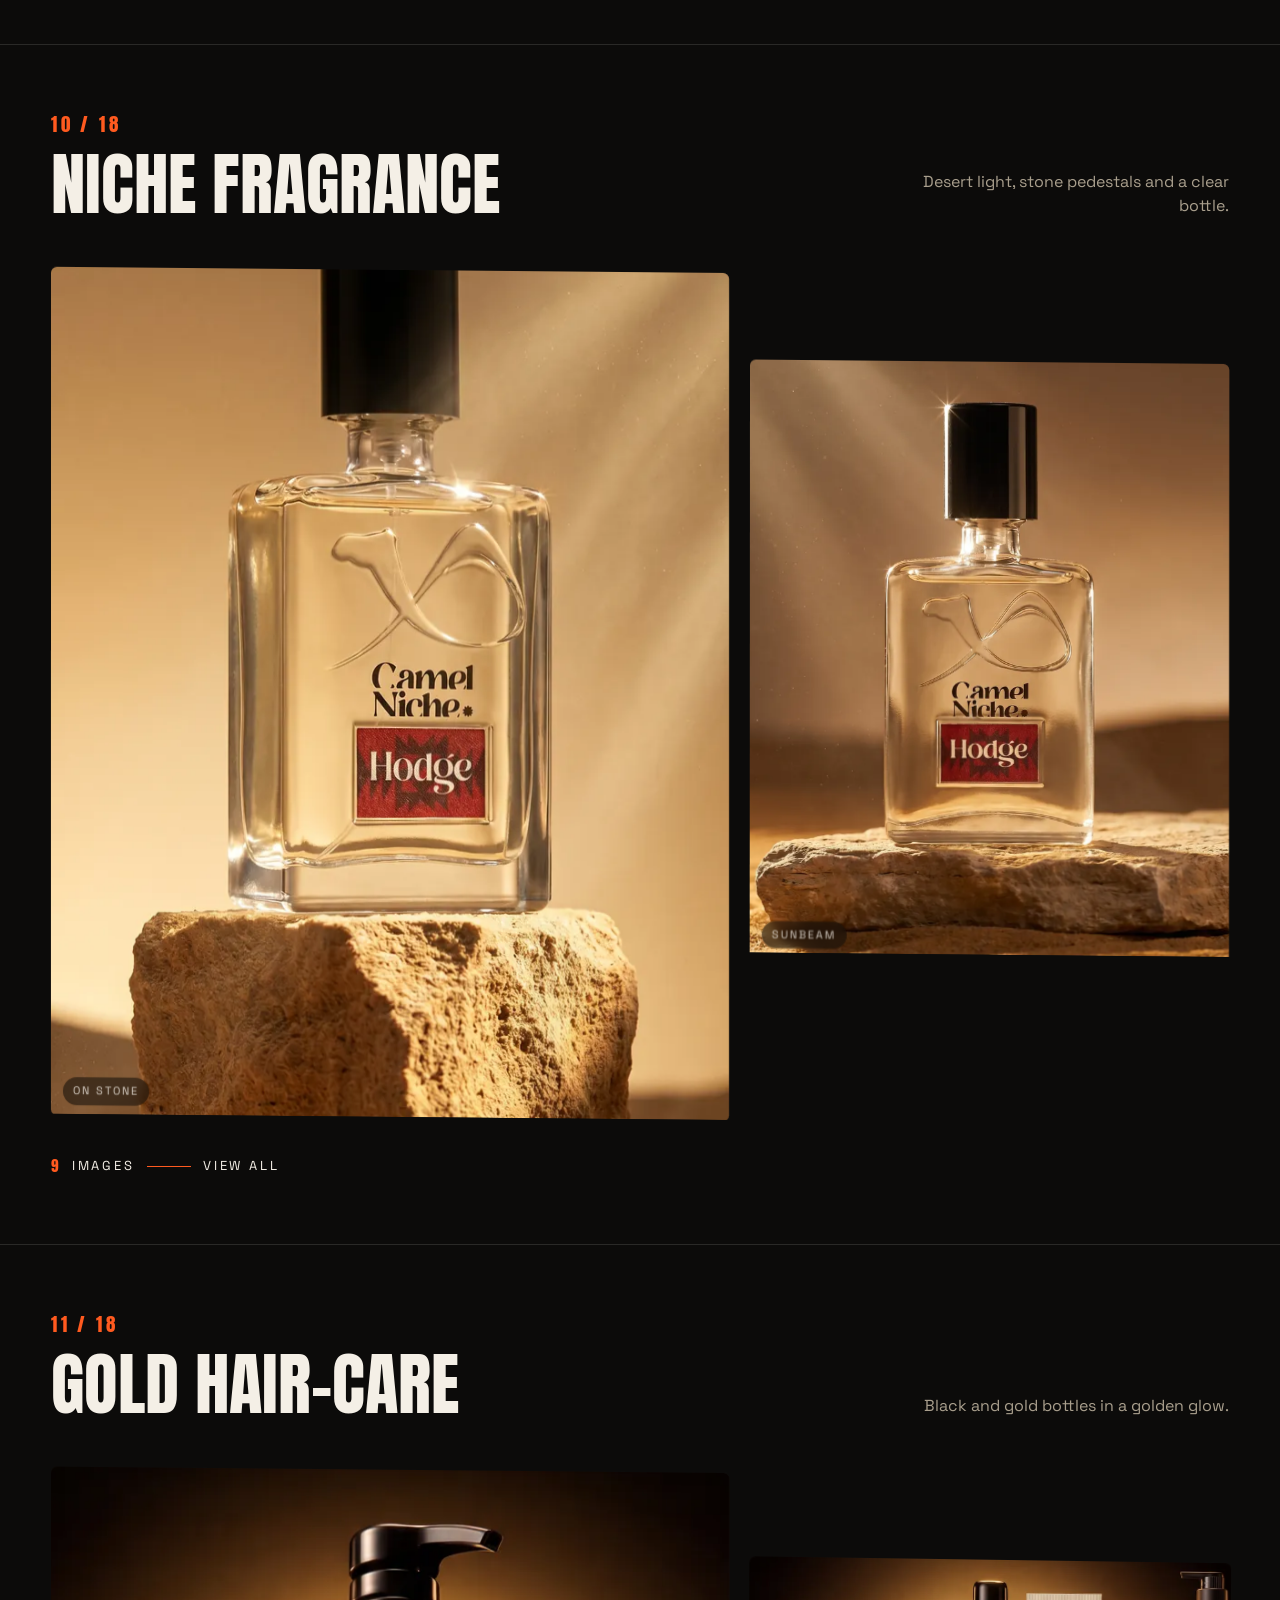
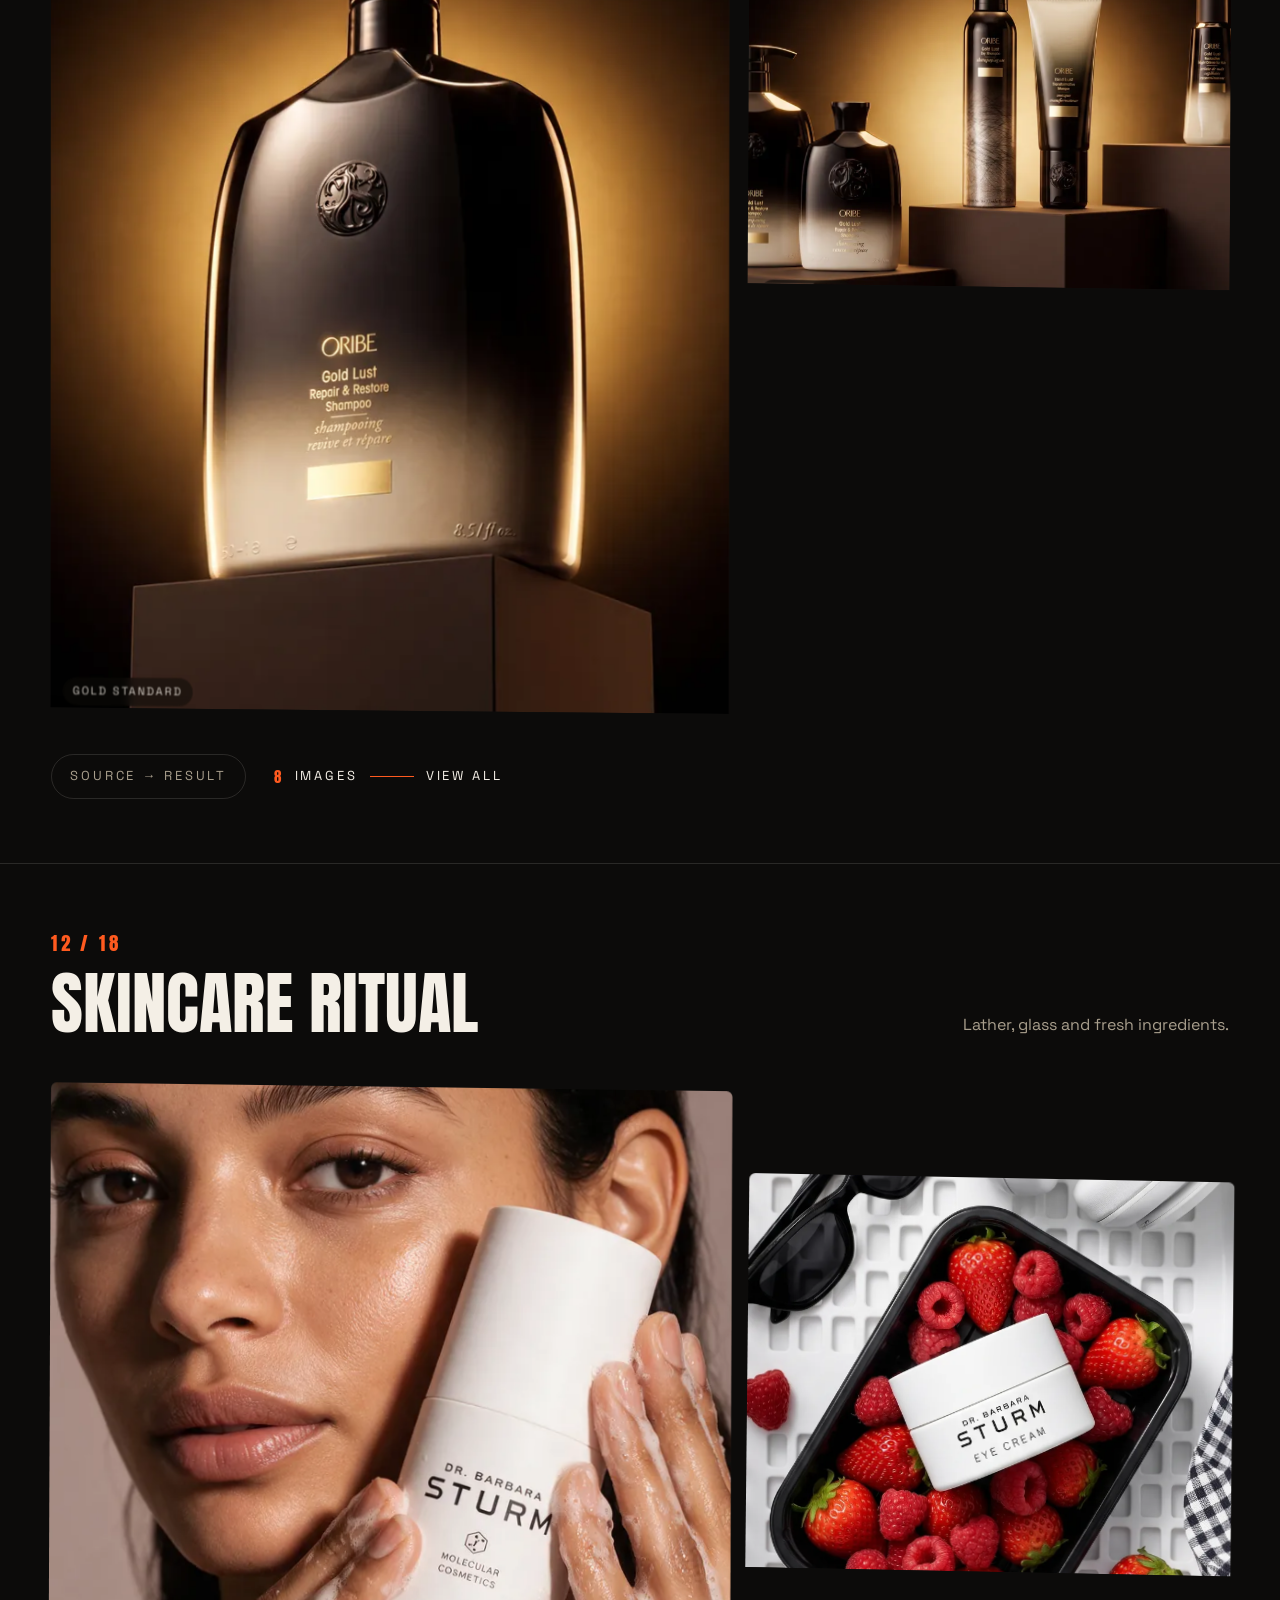
==== commit 4557ce0e: "Update index.html" ====
--- a/preview-v4/index.html
+++ b/preview-v4/index.html
@@ -278,6 +278,7 @@
 footer{border-top:1px solid var(--line);padding:22px var(--pad);display:flex;justify-content:space-between;gap:14px;flex-wrap:wrap;font-size:12px;letter-spacing:.16em;text-transform:uppercase;color:var(--mut)}
 
 /* ---------- lightbox ---------- */
+.totop{position:fixed;right:16px;bottom:16px;width:46px;height:46px;border-radius:50%;border:1px solid rgba(244,239,230,.3);background:rgba(12,11,10,.85);color:#f4efe6;font-size:20px;line-height:1;cursor:pointer;z-index:90;opacity:0;pointer-events:none;transform:translateY(8px);transition:opacity .3s,transform .3s,border-color .2s}.totop.show{opacity:1;pointer-events:auto;transform:none}.totop:hover{border-color:var(--acc);color:var(--acc)}
 .lb{position:fixed;inset:0;z-index:150;background:rgba(8,6,4,.94);display:none;align-items:center;justify-content:center;flex-direction:column}
 .lb.open{display:flex}
 .lb .stage{max-width:min(1100px,92vw);max-height:78vh;display:flex;align-items:center;justify-content:center}
@@ -833,6 +834,7 @@
 </main>
 
 <!-- LIGHTBOX -->
+<button class="totop" id="toTop" type="button" aria-label="Back to top">&#8593;</button>
 <div class="lb" id="lb" role="dialog" aria-modal="true">
   <button class="close" id="lbClose">Close &#10005;</button>
   <div class="stage">
@@ -920,6 +922,12 @@
 document.getElementById('lbNext').addEventListener('click',function(){ if(curSet.length){curIdx=(curIdx+1)%curSet.length; lbShow();} });
 document.addEventListener('keydown',function(e){ if(!lb.classList.contains('open'))return;
   if(e.key==='Escape')lbClose(); if(e.key==='ArrowRight')document.getElementById('lbNext').click(); if(e.key==='ArrowLeft')document.getElementById('lbPrev').click(); });
+var tx=null,ty=0;
+lb.addEventListener('touchstart',function(e){ if(e.touches.length!==1){tx=null;return;} tx=e.touches[0].clientX; ty=e.touches[0].clientY; },{passive:true});
+lb.addEventListener('touchend',function(e){ if(tx===null||!curSet.length)return; var t=e.changedTouches[0],dx=t.clientX-tx,dy=t.clientY-ty; tx=null; if(Math.abs(dx)>50&&Math.abs(dx)>Math.abs(dy)*1.5){ document.getElementById(dx<0?'lbNext':'lbPrev').click(); } },{passive:true});
+var tt=document.getElementById('toTop');
+window.addEventListener('scroll',function(){ tt.classList.toggle('show',window.scrollY>1200); },{passive:true});
+tt.addEventListener('click',function(){ if(typeof lenis!=='undefined'&&lenis) lenis.scrollTo(0); else window.scrollTo({top:0,behavior:'smooth'}); });
 document.querySelectorAll('.viewall').forEach(function(b){ b.addEventListener('click',function(){ var s=SERIES[+b.dataset.series]; if(s.length) lbOpen(s,0); }); });
 document.querySelectorAll('.shot').forEach(function(f){
   f.style.cursor='pointer';
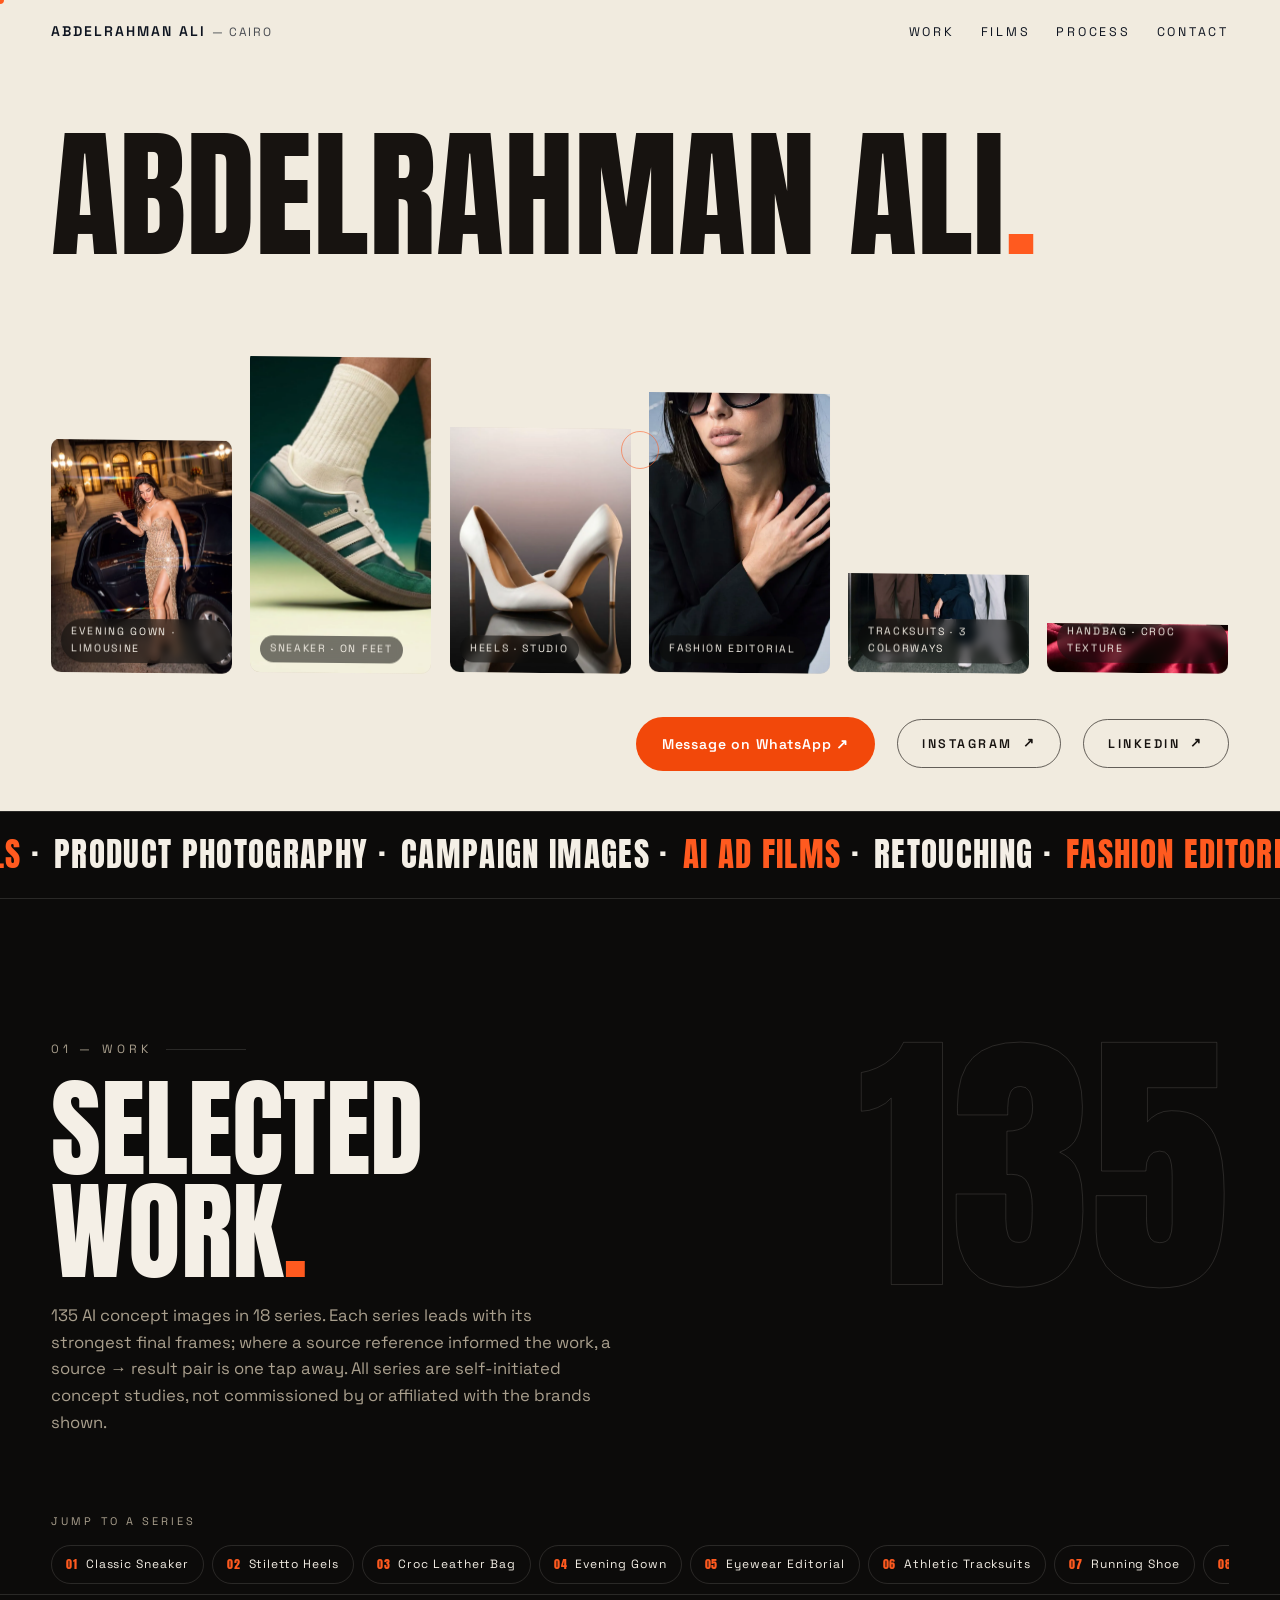
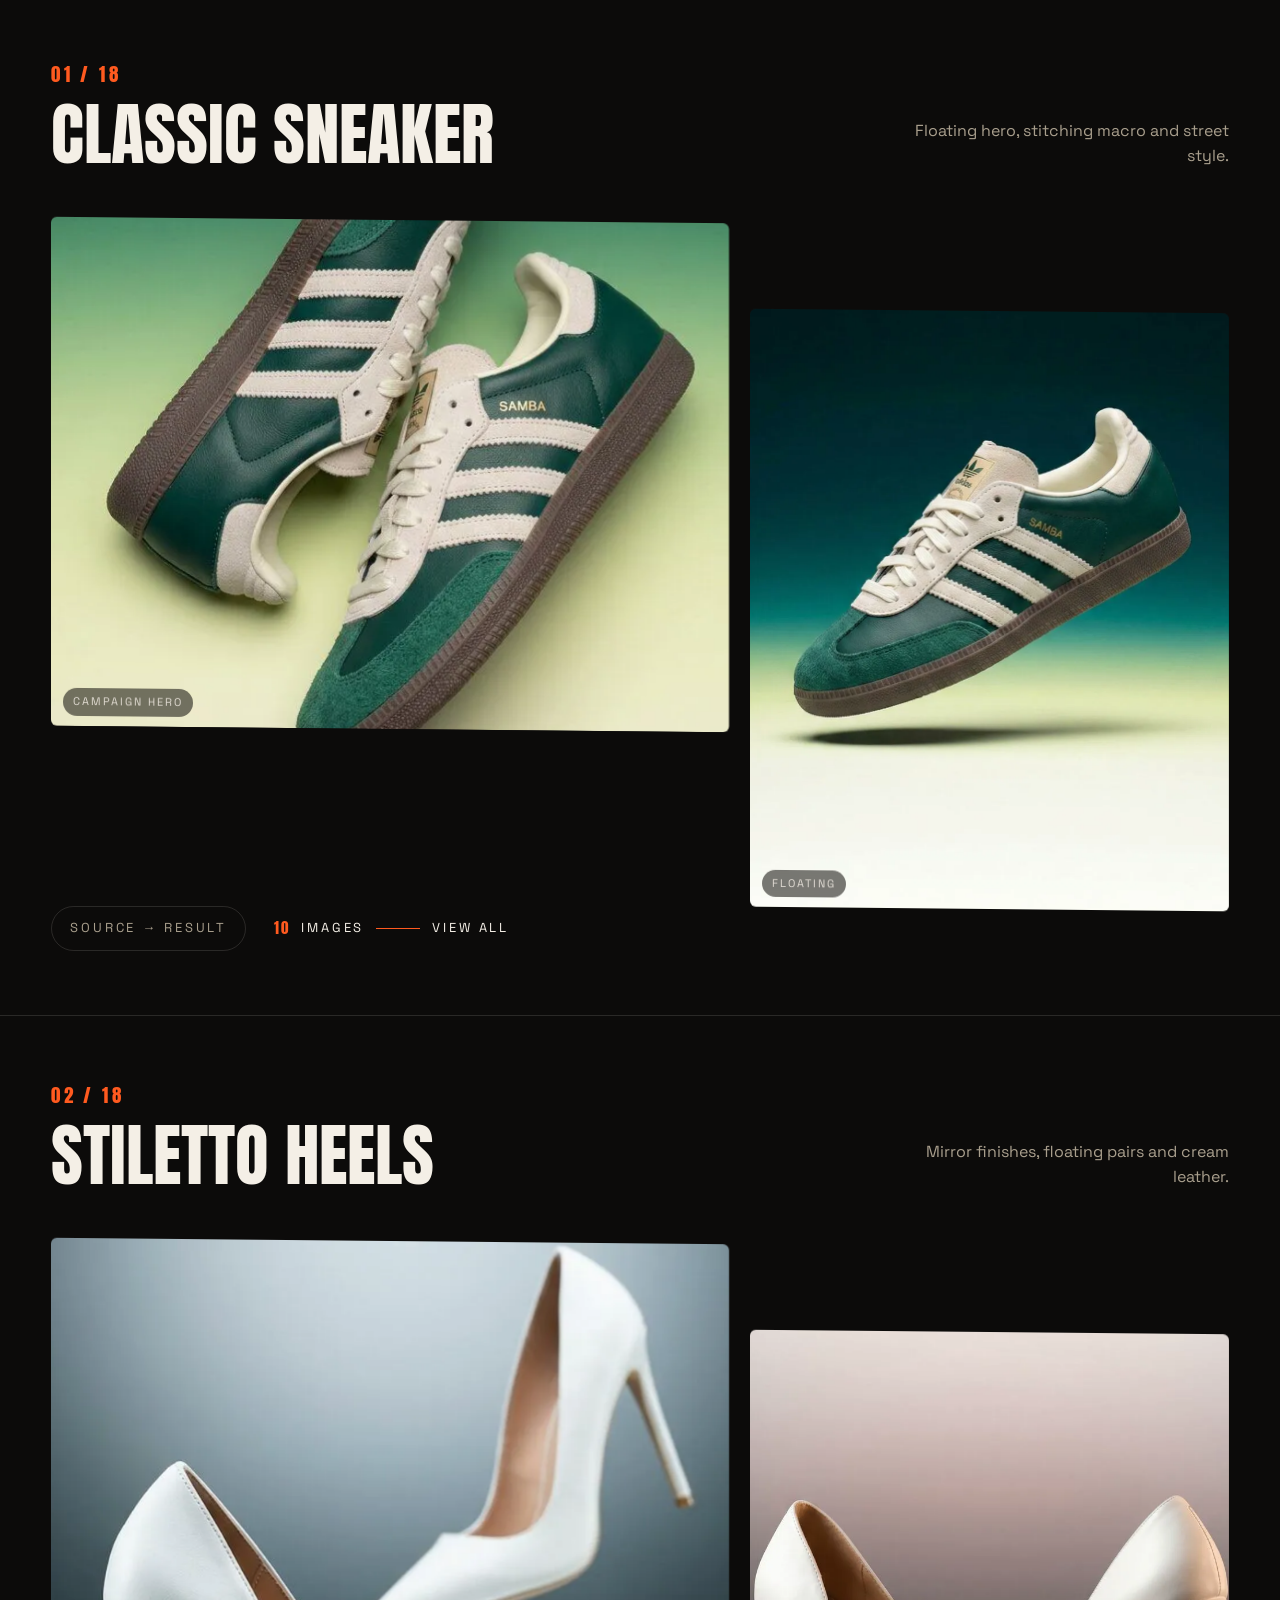
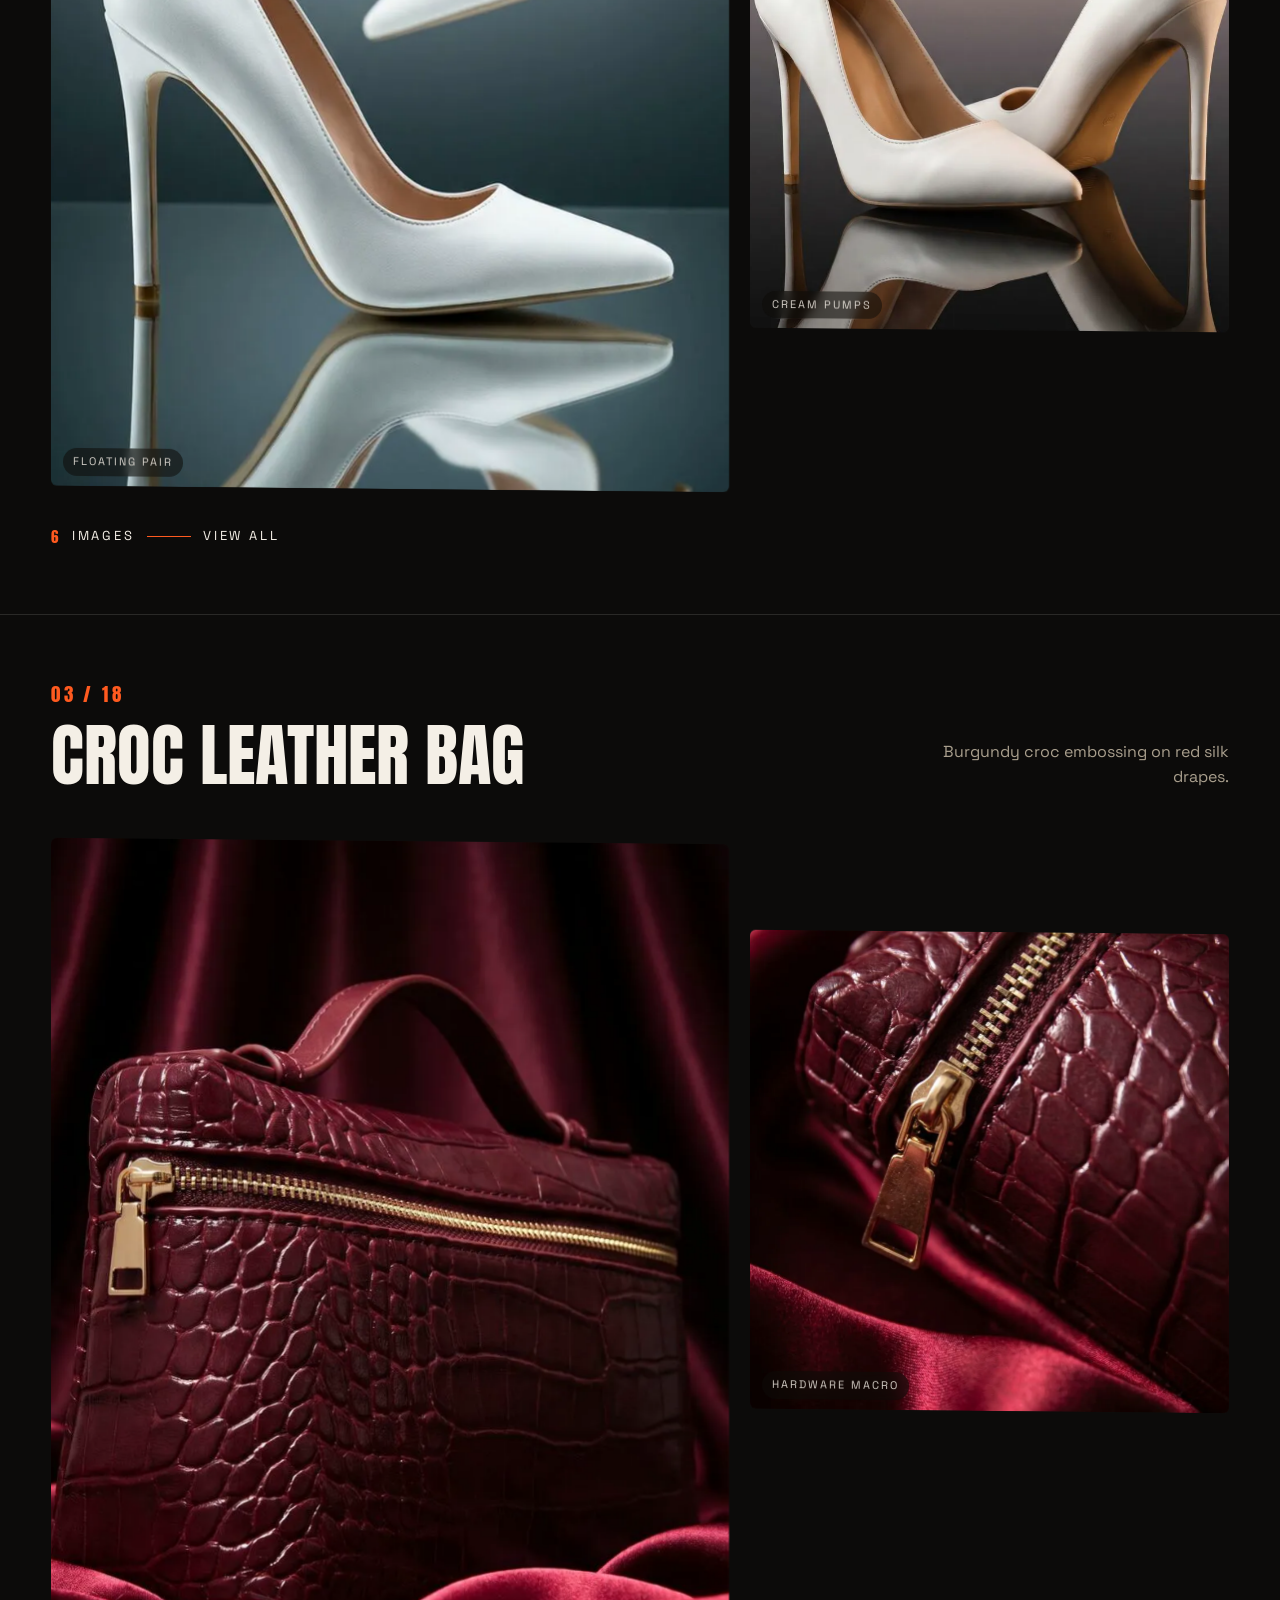
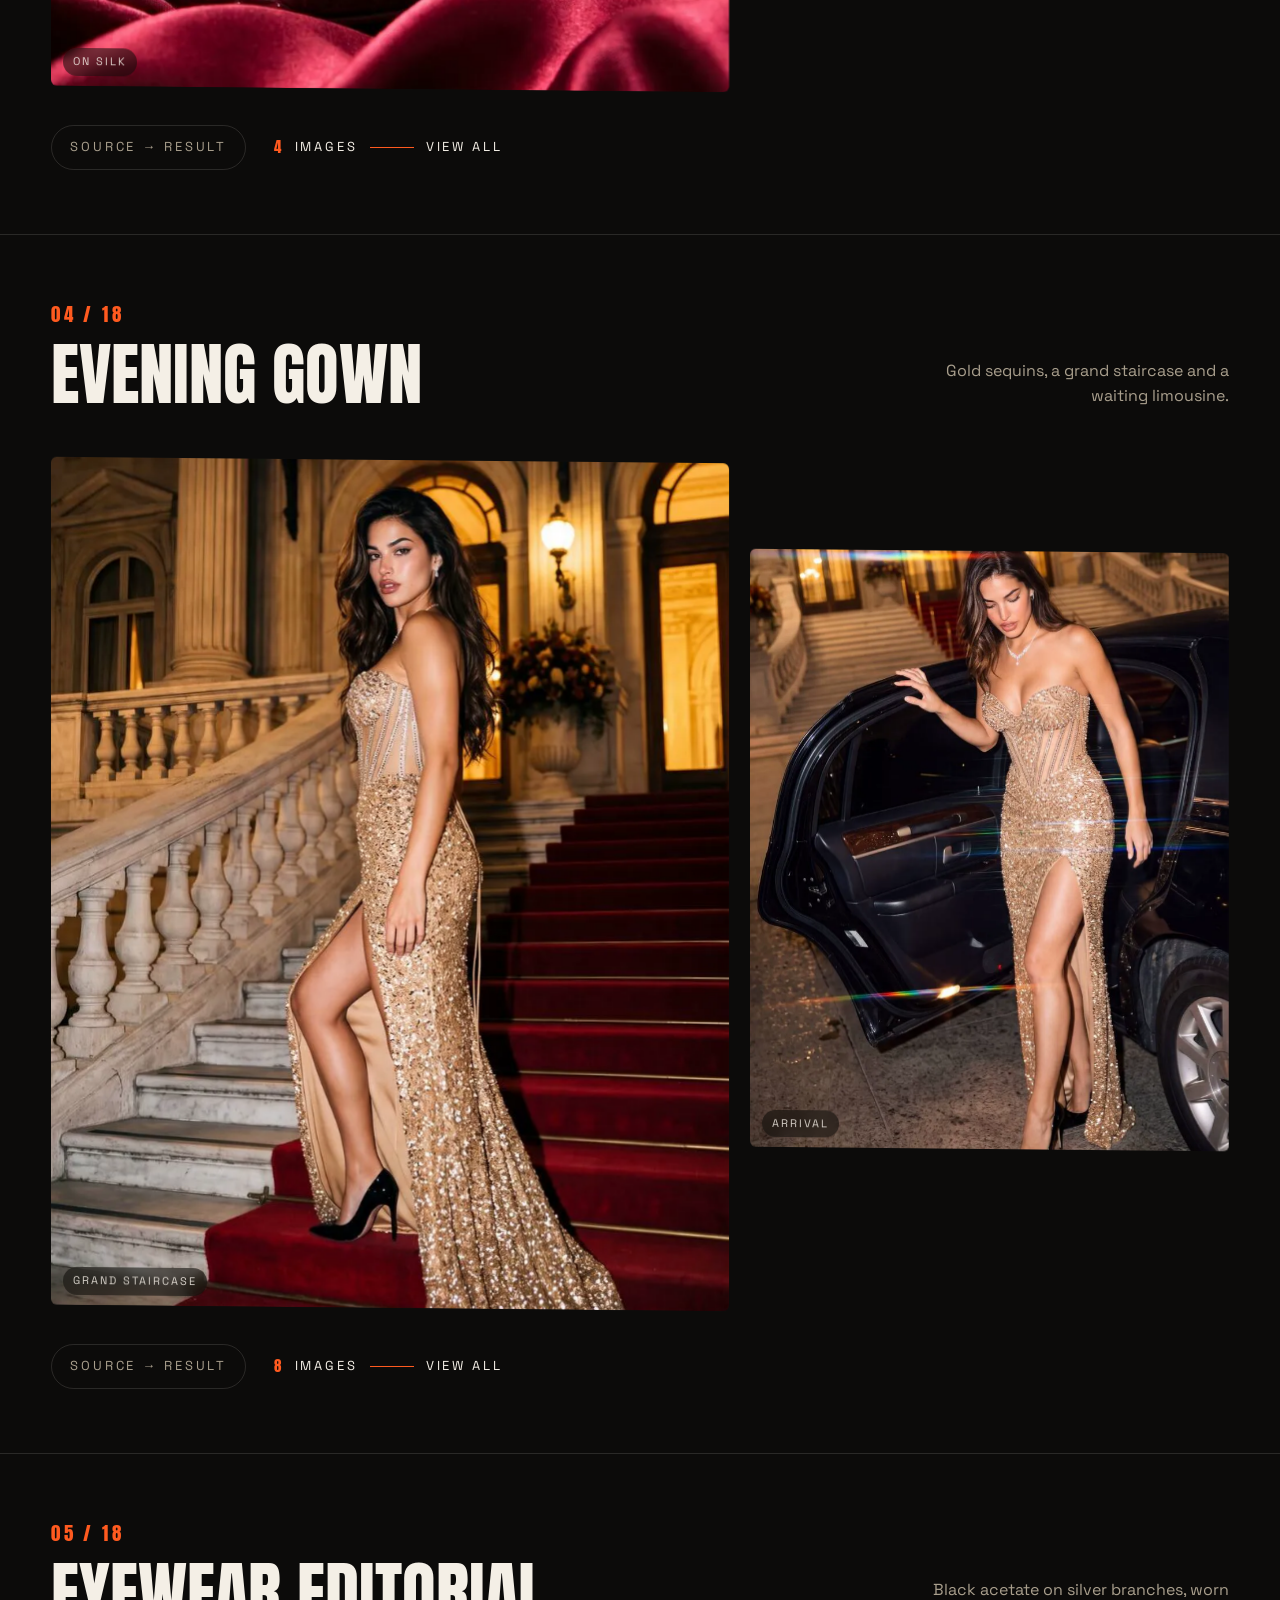
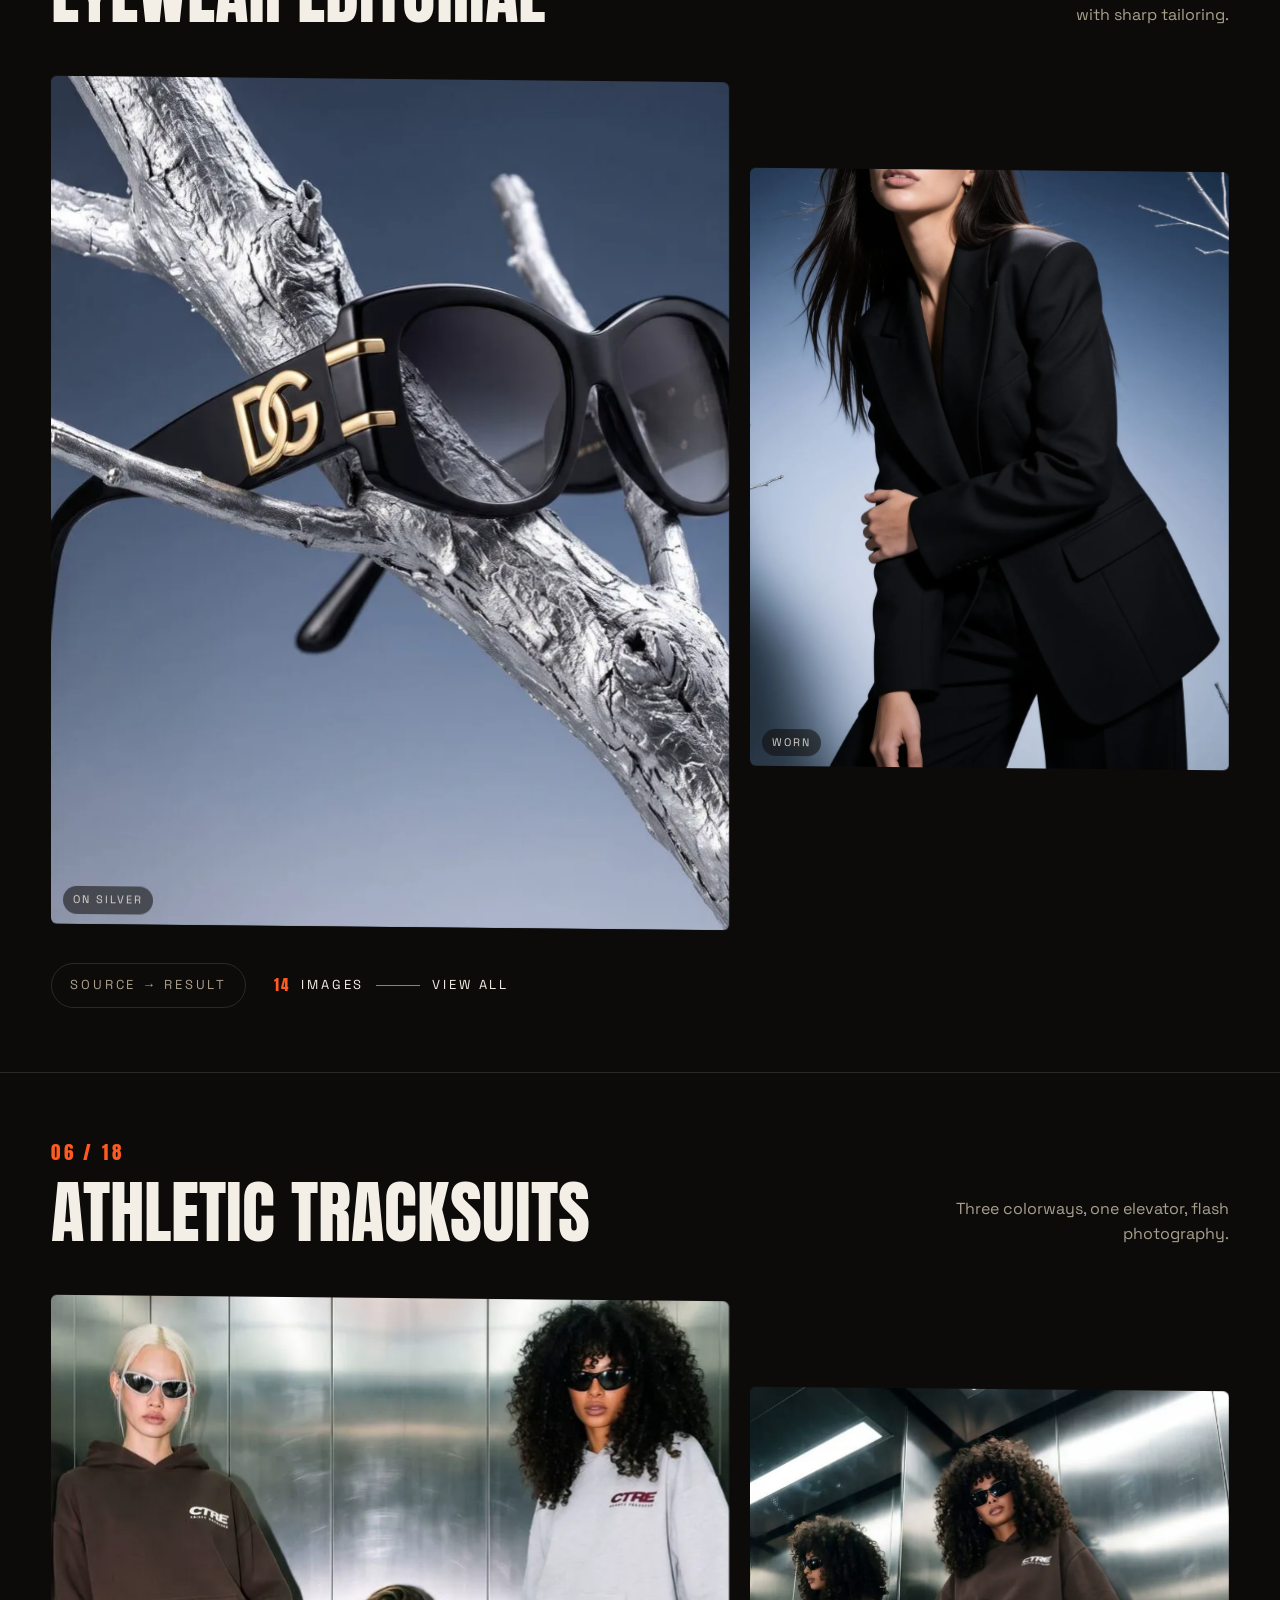
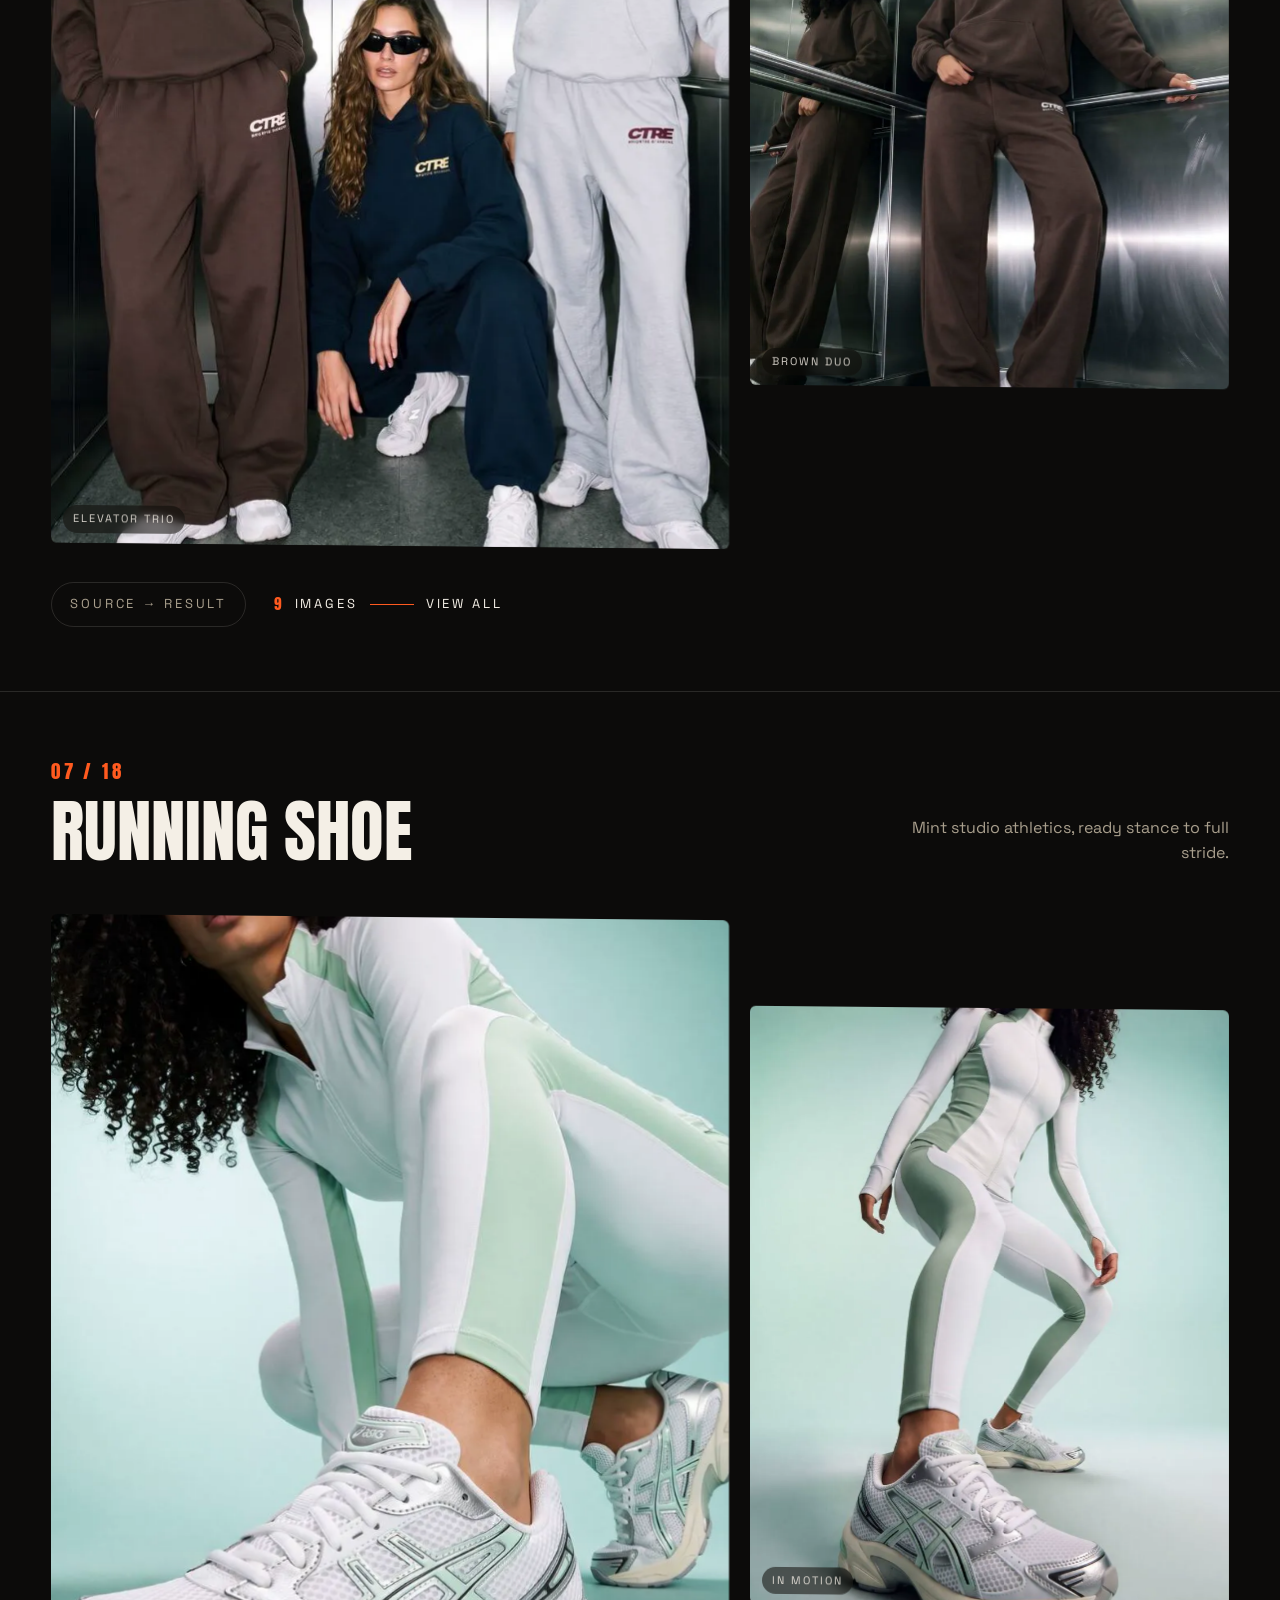
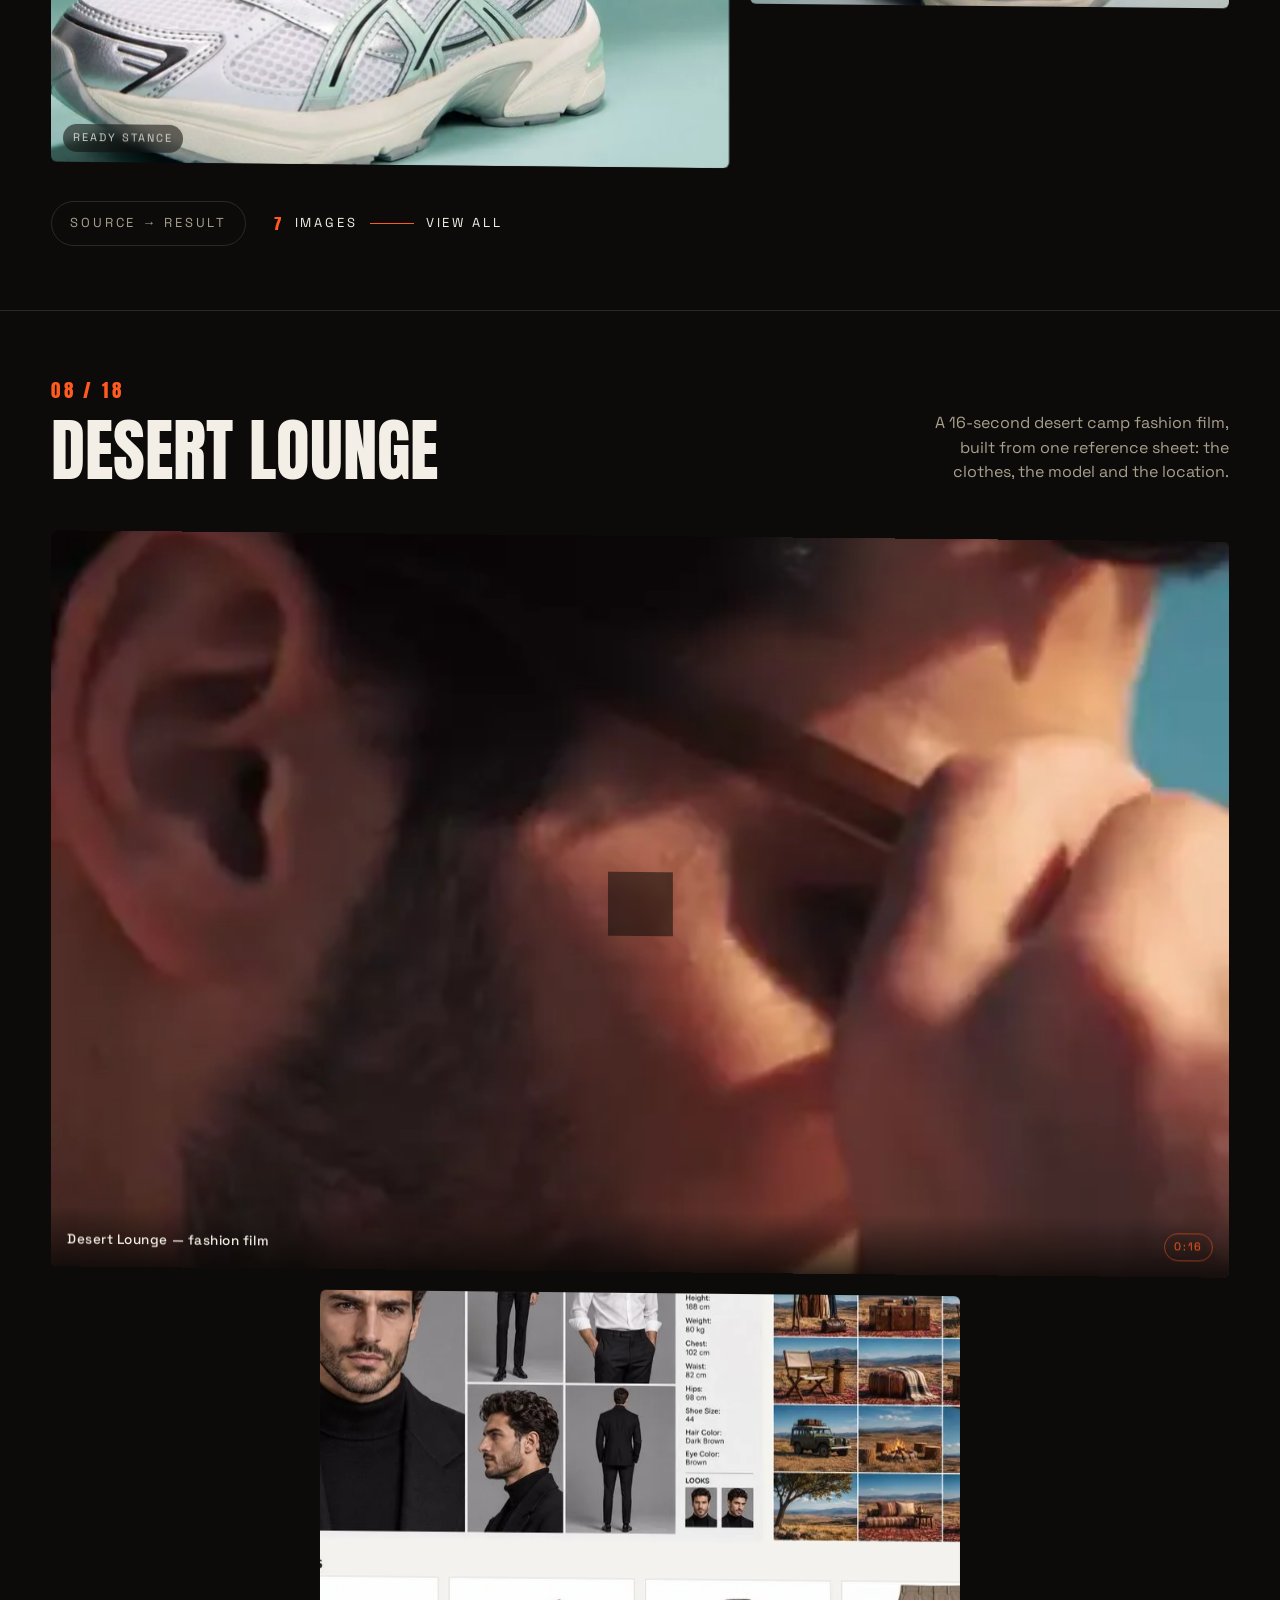
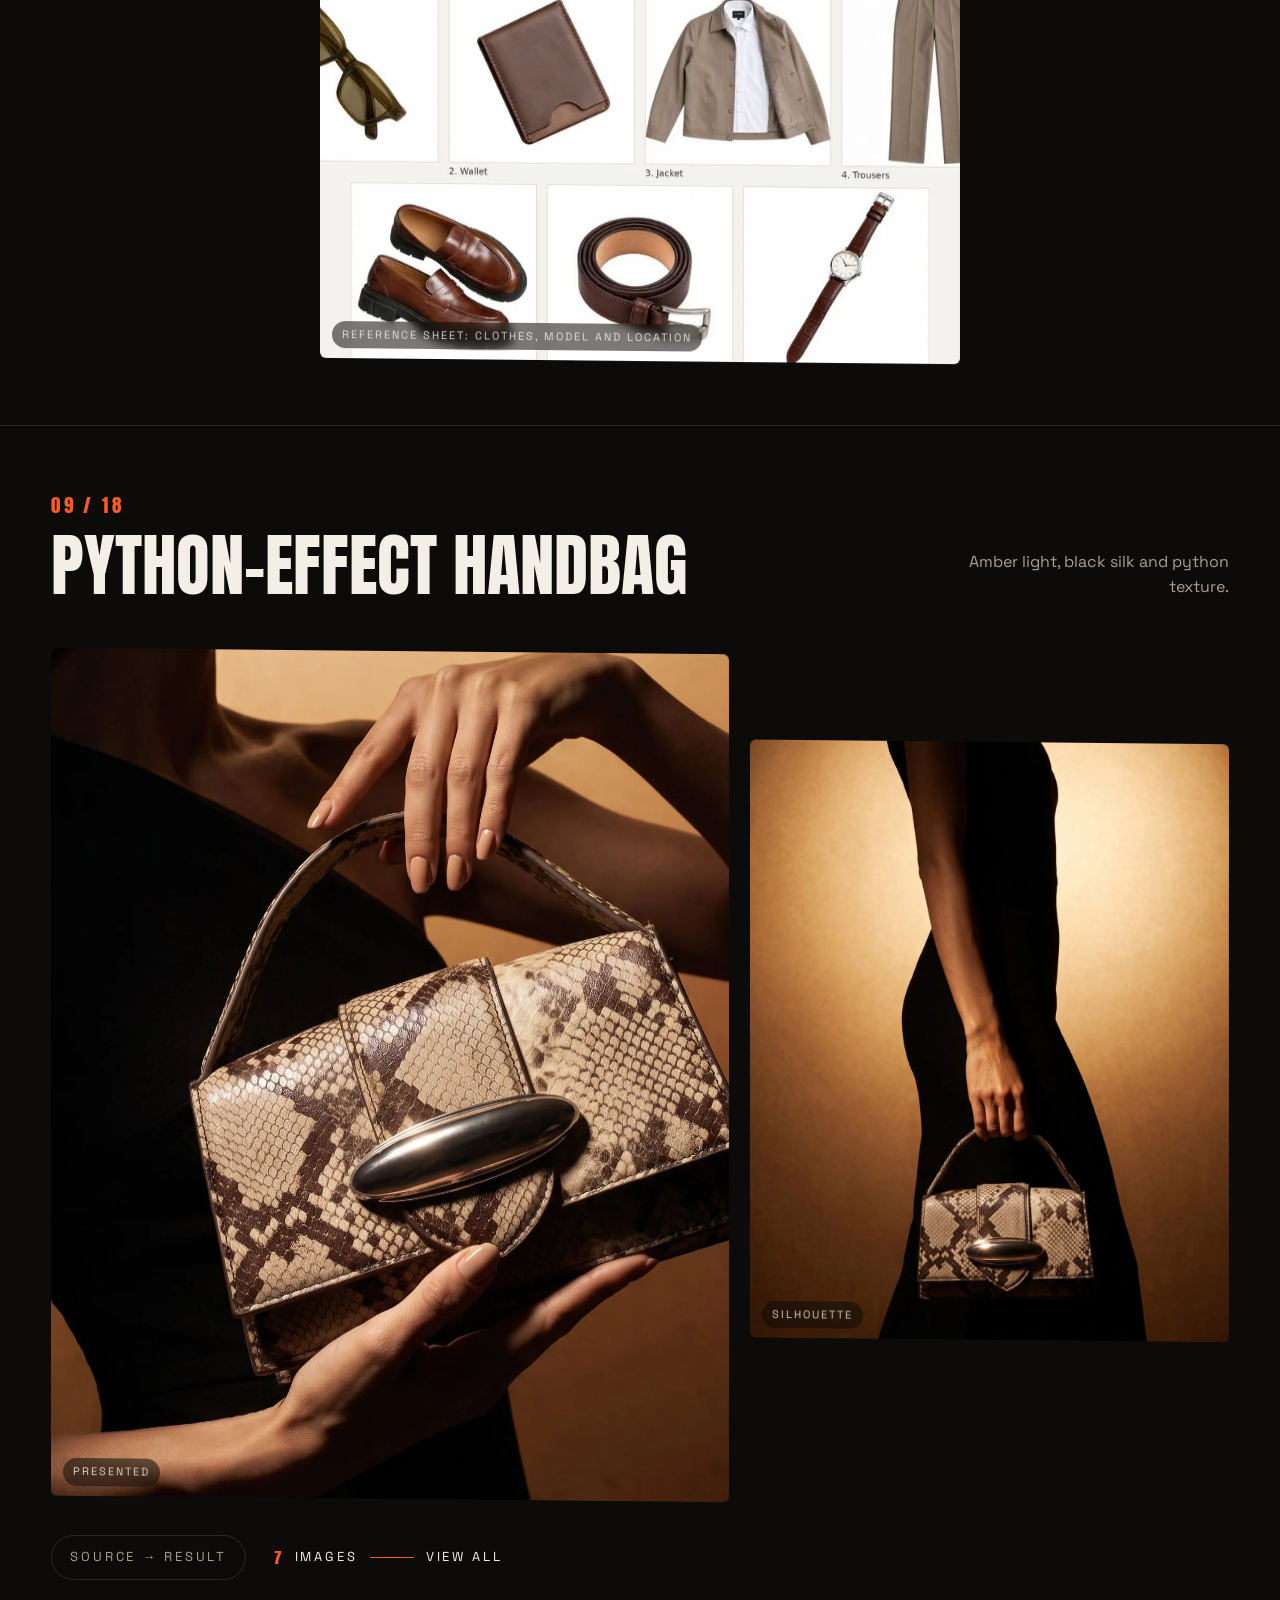
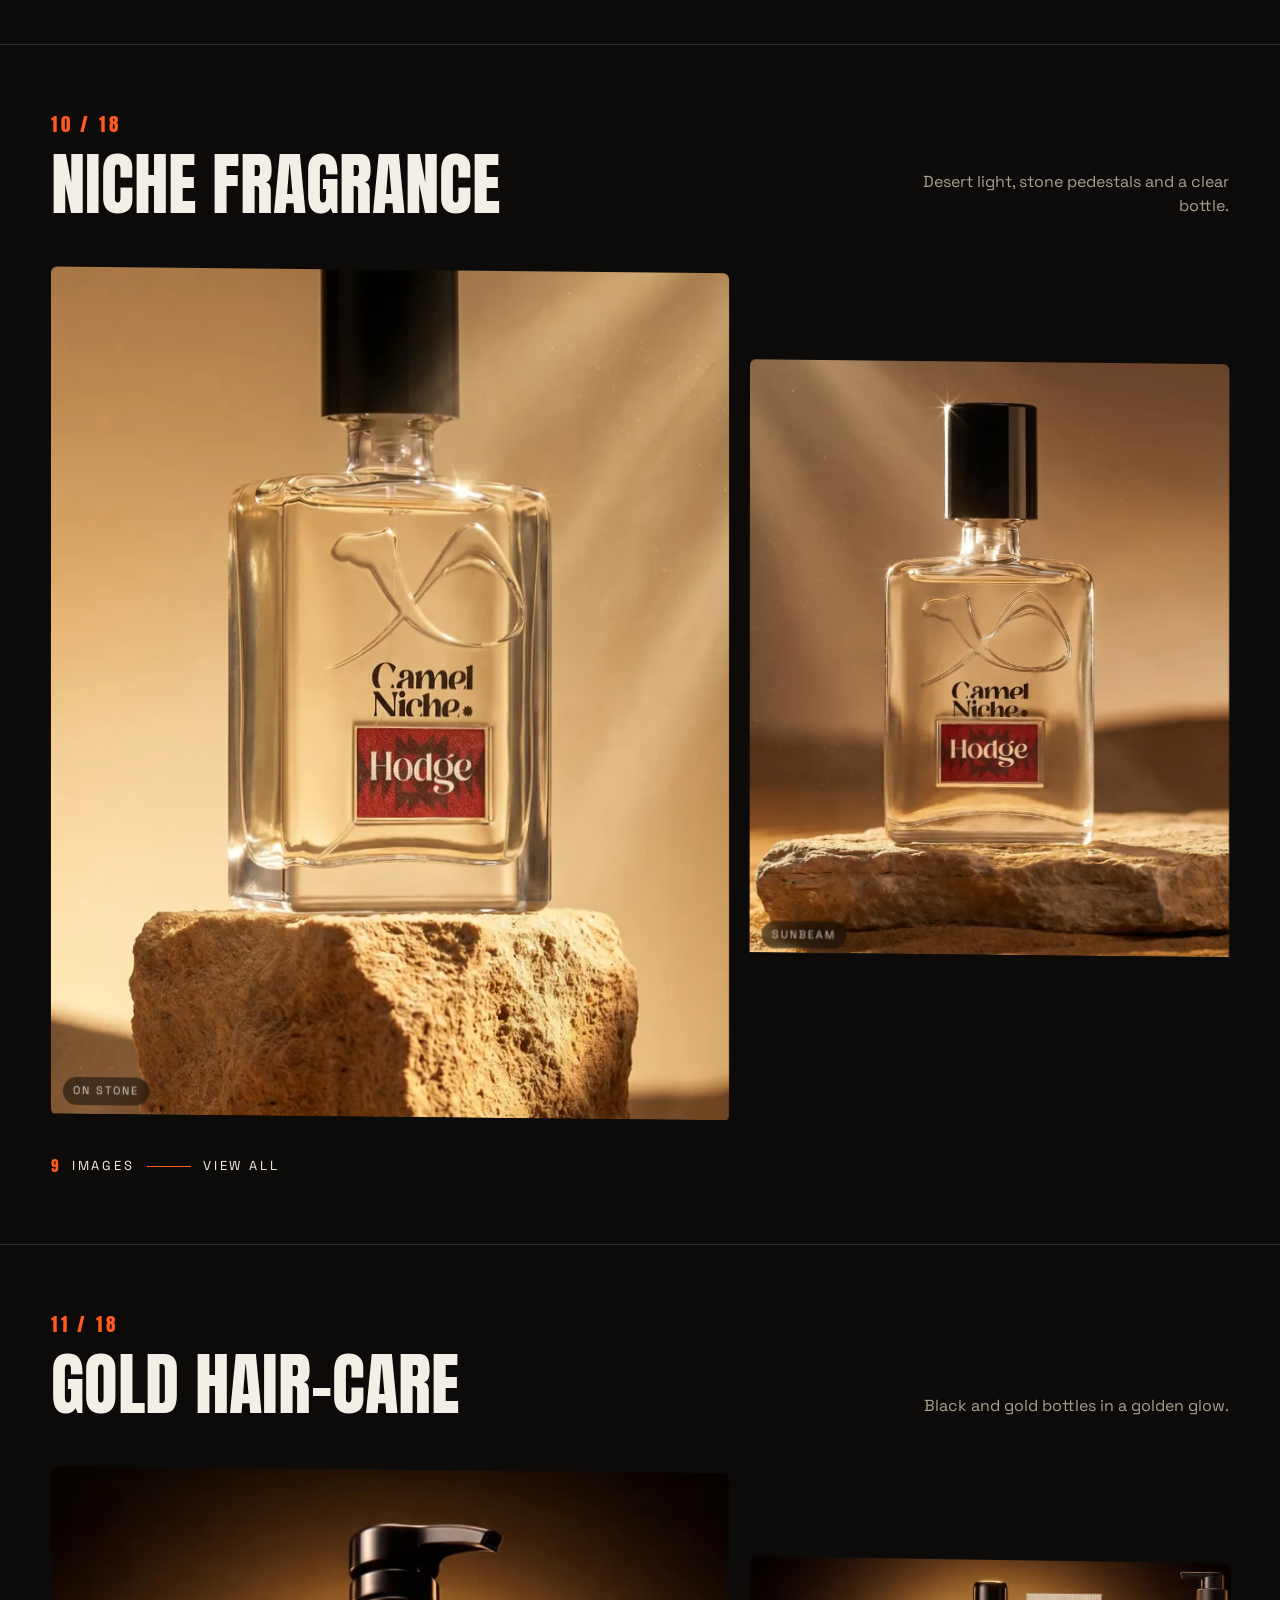
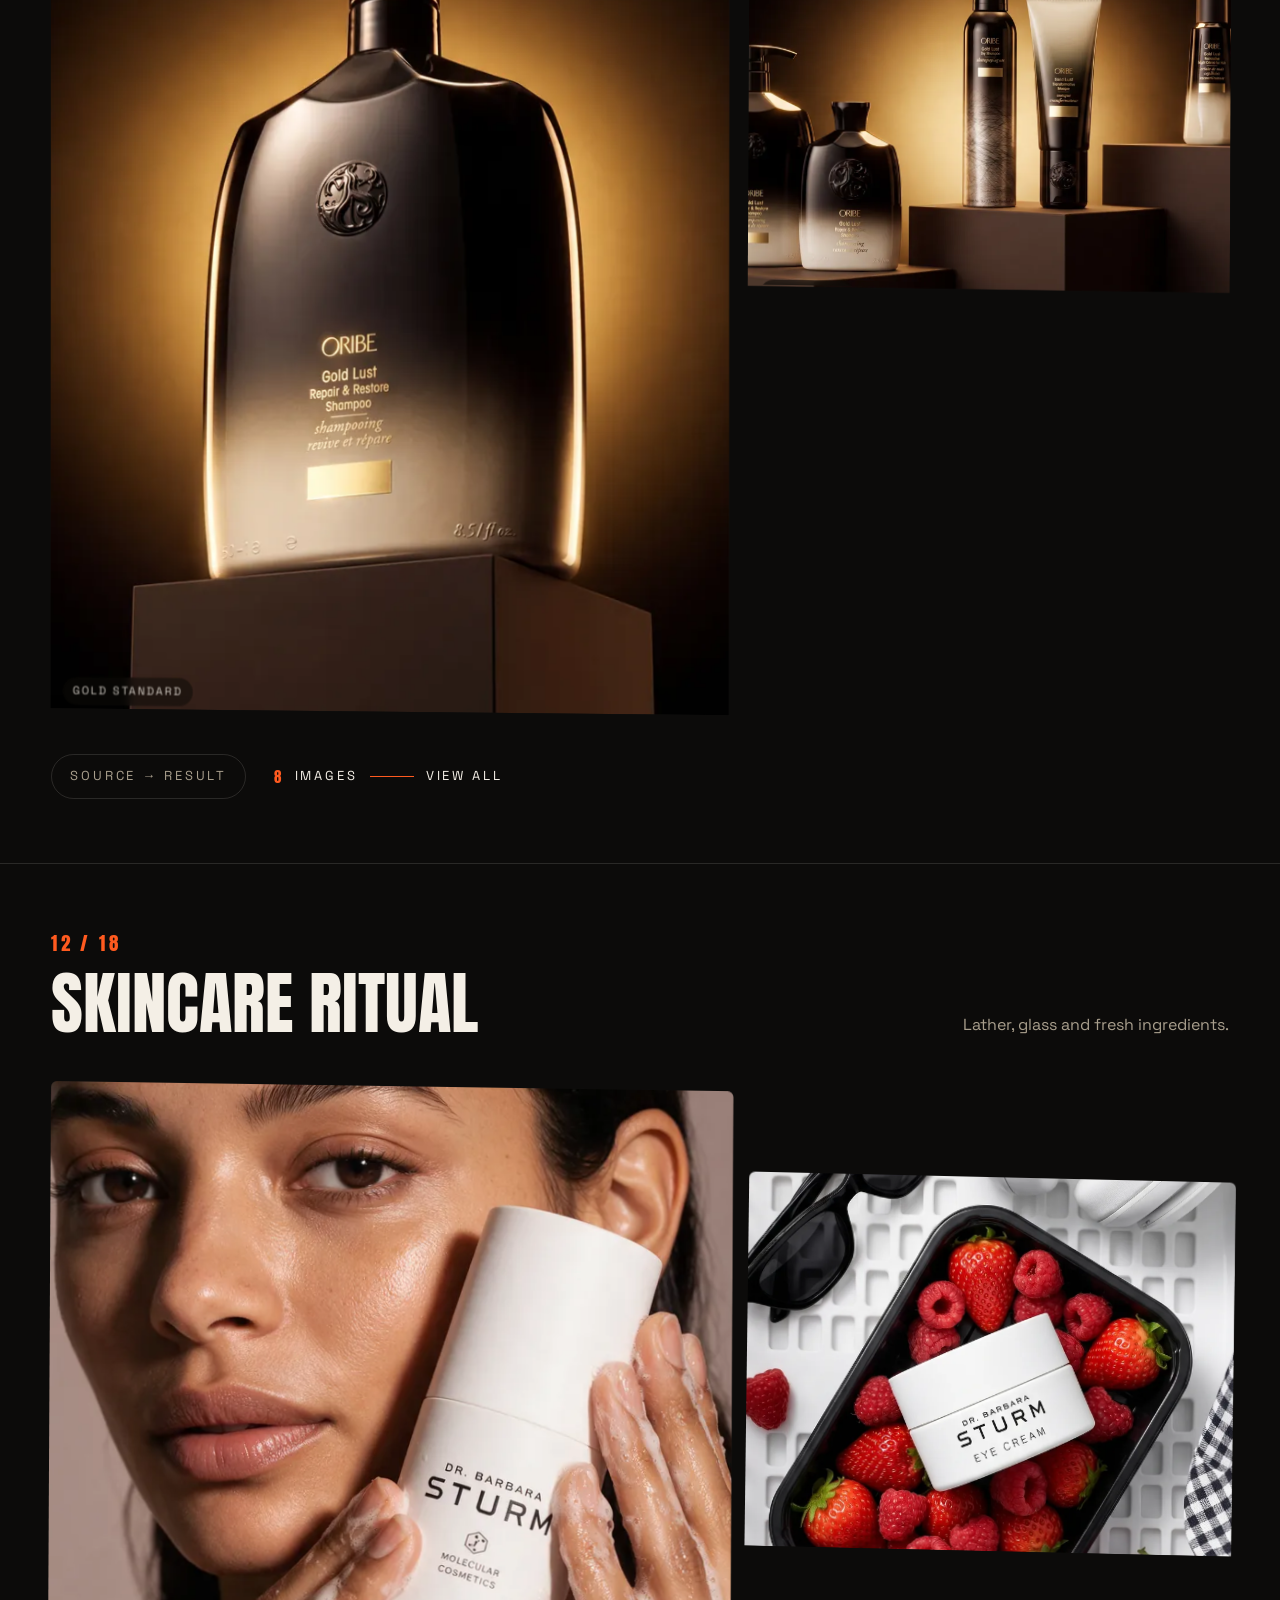
==== commit 4b588c41: "Update index.html" ====
--- a/preview-v4/index.html
+++ b/preview-v4/index.html
@@ -279,8 +279,14 @@
 
 /* ---------- lightbox ---------- */
 .totop{position:fixed;right:16px;bottom:16px;width:46px;height:46px;border-radius:50%;border:1px solid rgba(244,239,230,.3);background:rgba(12,11,10,.85);color:#f4efe6;font-size:20px;line-height:1;cursor:pointer;z-index:90;opacity:0;pointer-events:none;transform:translateY(8px);transition:opacity .3s,transform .3s,border-color .2s}.totop.show{opacity:1;pointer-events:auto;transform:none}.totop:hover{border-color:var(--acc);color:var(--acc)}
-.lb{position:fixed;inset:0;z-index:150;background:rgba(8,6,4,.94);display:none;align-items:center;justify-content:center;flex-direction:column}
-.lb.open{display:flex}
+.lb{position:fixed;inset:0;z-index:150;background:rgba(8,6,4,.94);display:flex;visibility:hidden;opacity:0;align-items:center;justify-content:center;flex-direction:column;transition:opacity .35s cubic-bezier(.22,1,.36,1),visibility 0s linear .35s}
+.lb.open{visibility:visible;opacity:1;transition:opacity .35s cubic-bezier(.22,1,.36,1),visibility 0s}
+.lb img{transition:opacity .28s ease,transform .5s cubic-bezier(.22,1,.36,1)}
+.lb.open img{transform:none}
+.lb:not(.open) img{transform:scale(.97)}
+.srcbtn,.viewall{transition:color .3s,border-color .3s,transform .2s}
+.srcbtn:active,.viewall:active,.lb .bar button:active,.lb .close:active{transform:scale(.96)}
+.nav ul a,.lb .close{transition:color .3s,opacity .3s}
 .lb .stage{max-width:min(1100px,92vw);max-height:78vh;display:flex;align-items:center;justify-content:center}
 .lb img{max-width:100%;max-height:78vh;object-fit:contain;border-radius:4px}
 .lb video{max-width:min(1100px,92vw);max-height:78vh;border-radius:4px}
@@ -313,6 +319,8 @@
 @media(prefers-reduced-motion:reduce){
   .marquee .track{animation:none}
   .scroll-hint i{animation:none}
+  .lb,.lb img,.totop,.srcbtn,.viewall{transition:none!important}
+  html{scroll-behavior:auto}
 }
 
 /* refstrip v2: one large tappable sheet per film */
@@ -897,7 +905,7 @@
     lbCount=document.getElementById('lbCount'), curSet=[], curIdx=0;
 function lbShow(){
   if(curSet.length){ lbImg.style.display='block'; lbVid.style.display='none'; lbVidLink.style.display='none'; document.getElementById('lbPrev').style.display=''; document.getElementById('lbNext').style.display=''; lbVid.pause(); lbVid.removeAttribute('src');
-    lbImg.src=curSet[curIdx]; lbCount.textContent=(curIdx+1)+' / '+curSet.length; }
+    var ns=curSet[curIdx]; lbImg.style.opacity=0; var done=false; function show(){ if(done)return; done=true; lbImg.style.opacity=1; } lbImg.onload=show; lbImg.onerror=show; setTimeout(show,700); lbImg.src=ns; if(lbImg.complete&&lbImg.naturalWidth) requestAnimationFrame(function(){ requestAnimationFrame(show); }); lbCount.textContent=(curIdx+1)+' / '+curSet.length; }
 }
 function lbOpen(set,idx){ curSet=set; curIdx=idx||0; lb.classList.add('open'); lbShow(); document.body.style.overflow='hidden'; }
 function lbOpenVideo(v){ curSet=[]; lb.classList.add('open'); lbImg.style.display='none'; lbVid.style.display='block'; document.getElementById('lbPrev').style.display='none'; document.getElementById('lbNext').style.display='none';
@@ -954,8 +962,9 @@
   b.addEventListener('click',function(){
     var w=b.closest('article').querySelector('.duo-wrap');
     if(!w) return;
-    if(w.hasAttribute('hidden')){ w.removeAttribute('hidden'); b.setAttribute('aria-expanded','true'); }
-    else { w.setAttribute('hidden',''); b.setAttribute('aria-expanded','false'); }
+    function rf(){ if(window.ScrollTrigger&&ScrollTrigger.refresh) ScrollTrigger.refresh(); }
+    if(w.hasAttribute('hidden')){ w.removeAttribute('hidden'); b.setAttribute('aria-expanded','true'); if(!reduced&&w.animate) w.animate([{opacity:0,transform:'translateY(18px)'},{opacity:1,transform:'none'}],{duration:550,easing:'cubic-bezier(.22,1,.36,1)'}); rf(); }
+    else { b.setAttribute('aria-expanded','false'); if(!reduced&&w.animate){ var an=w.animate([{opacity:1,transform:'none'},{opacity:0,transform:'translateY(10px)'}],{duration:260,easing:'ease-out'}); an.onfinish=function(){ w.setAttribute('hidden',''); rf(); }; } else { w.setAttribute('hidden',''); rf(); } }
   });
 });
 
